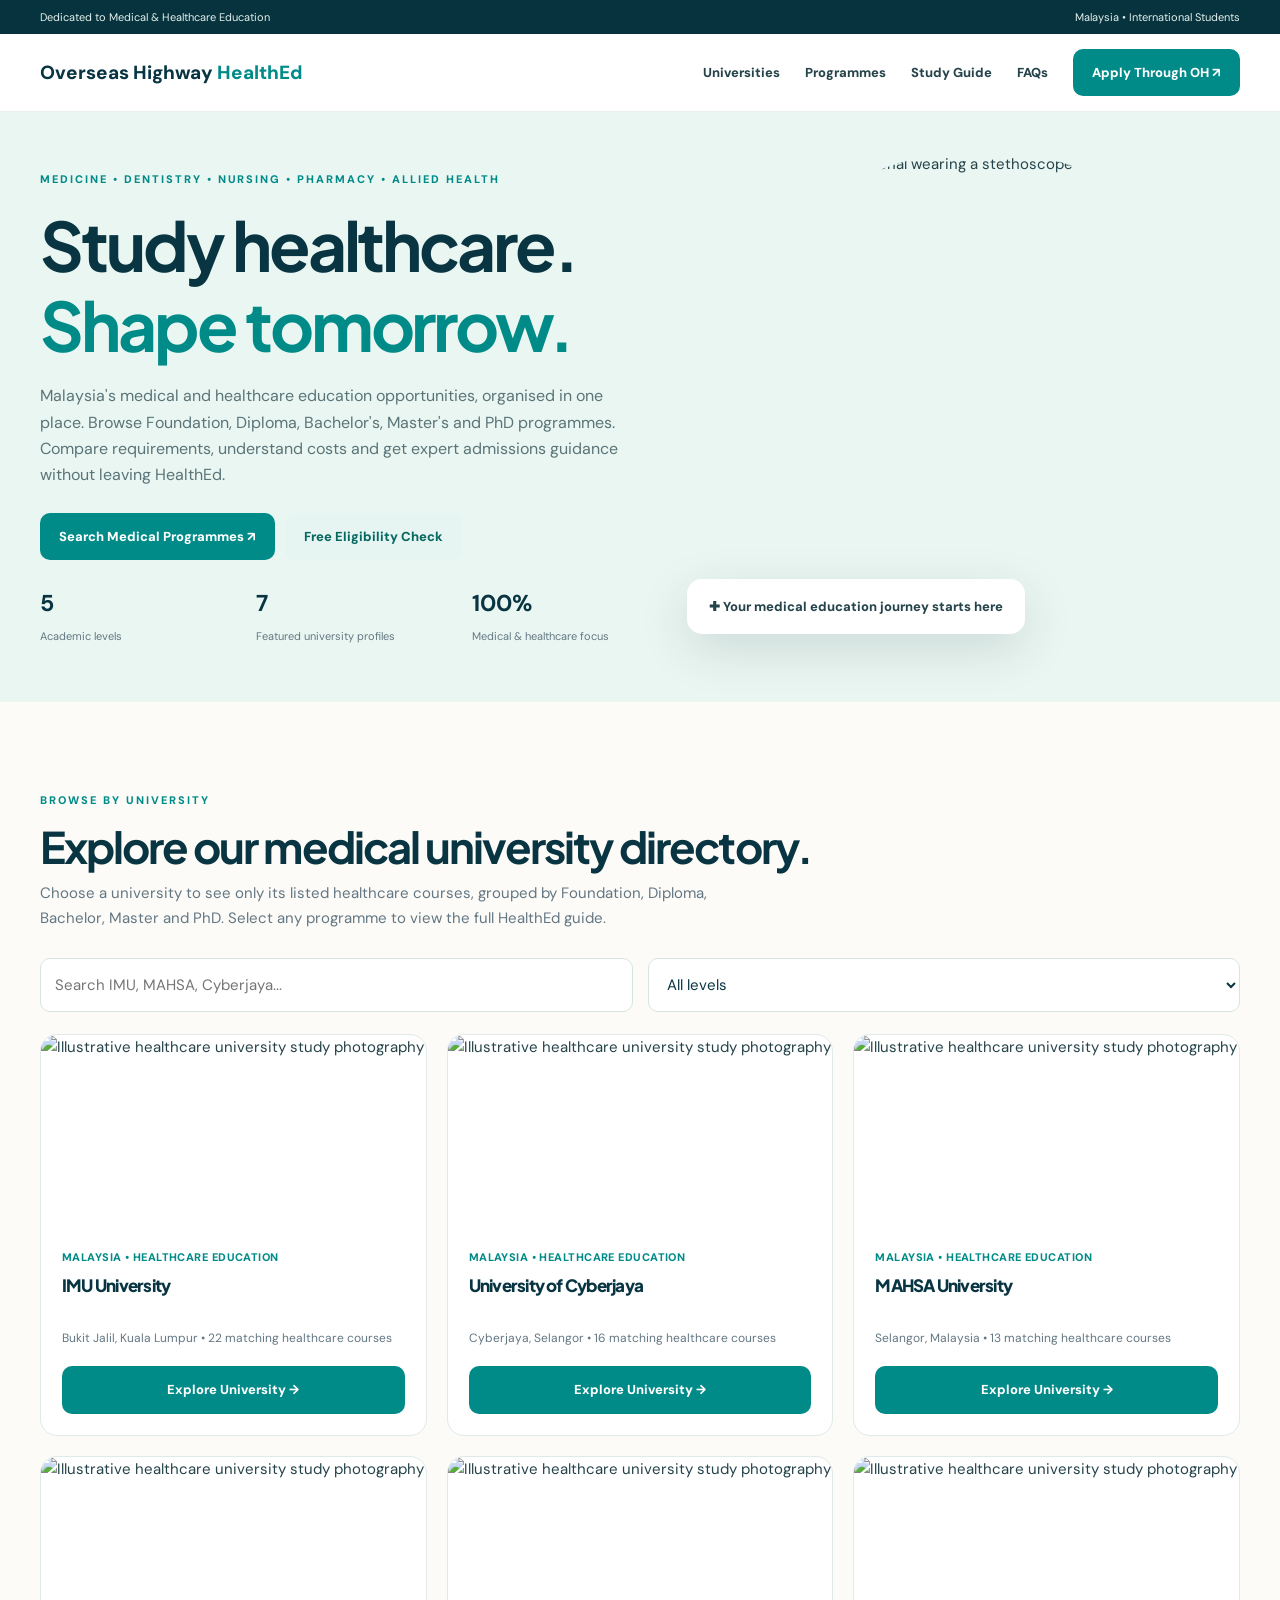
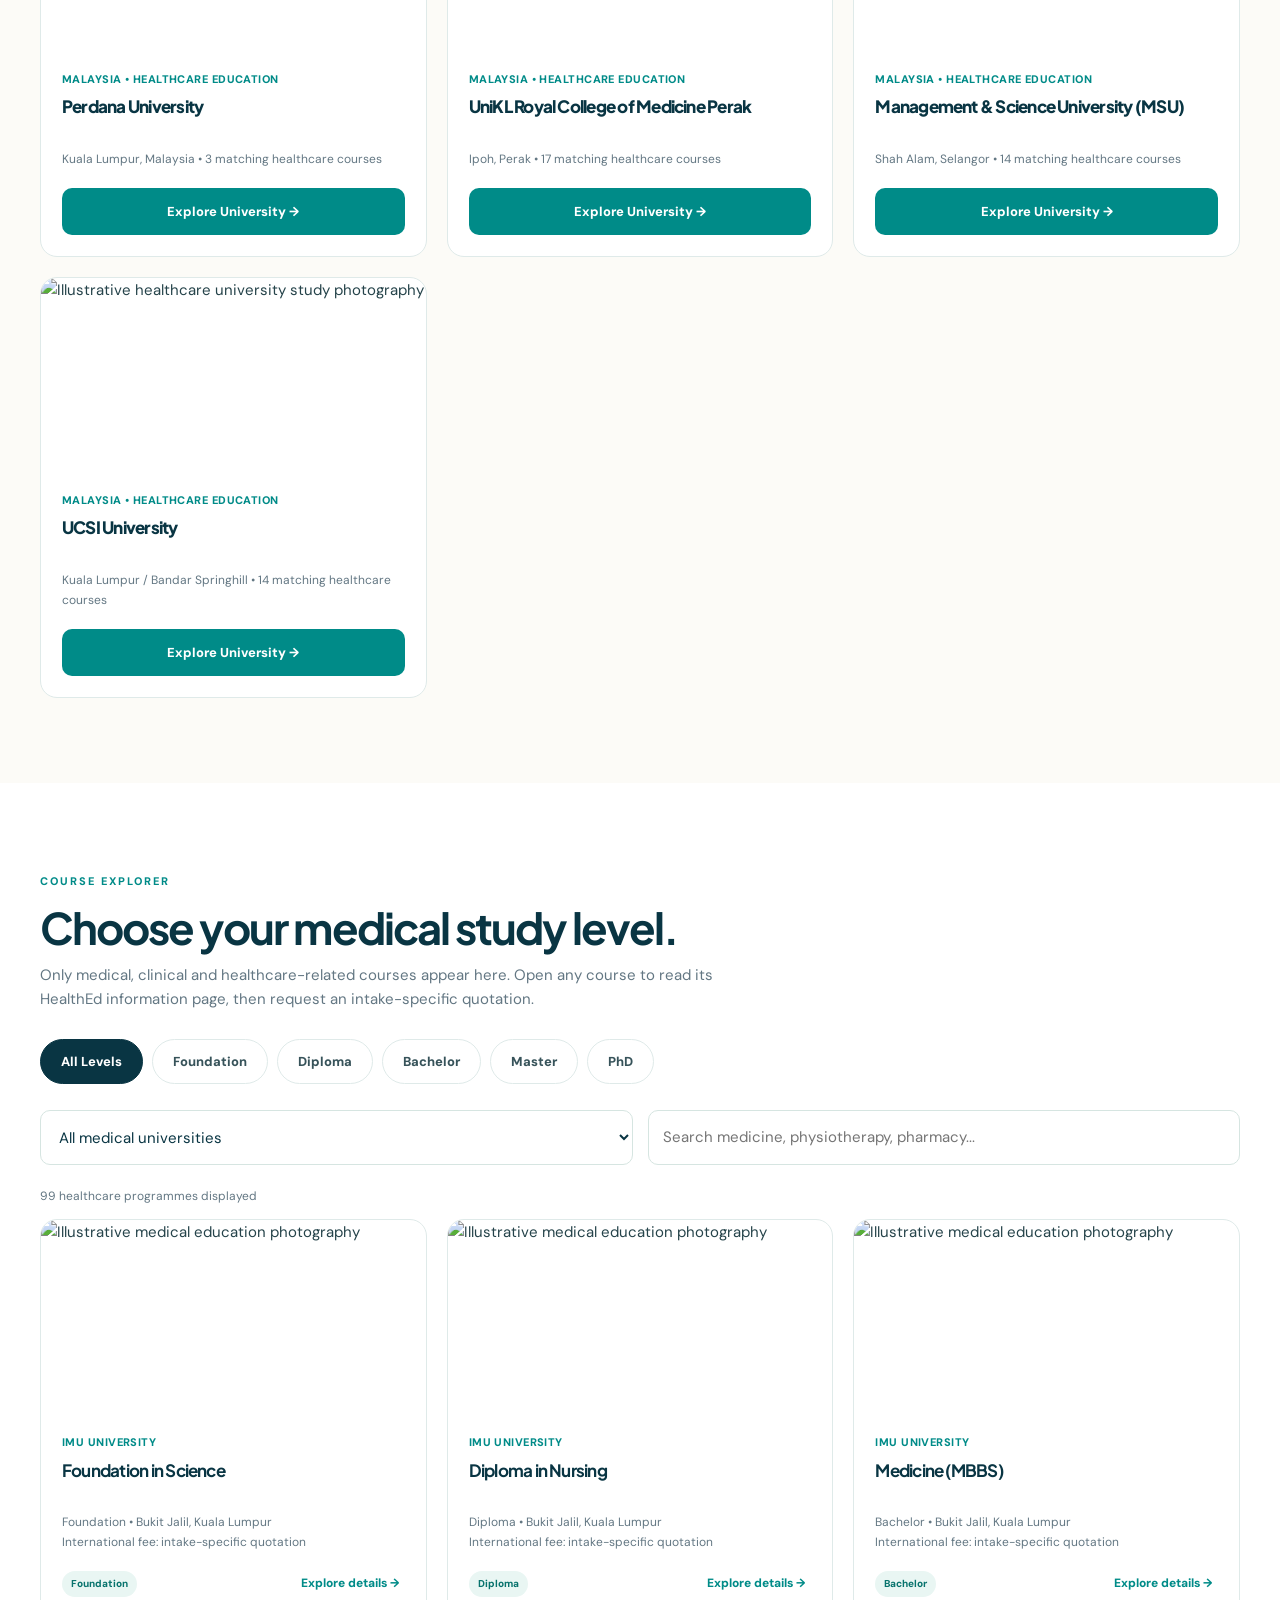
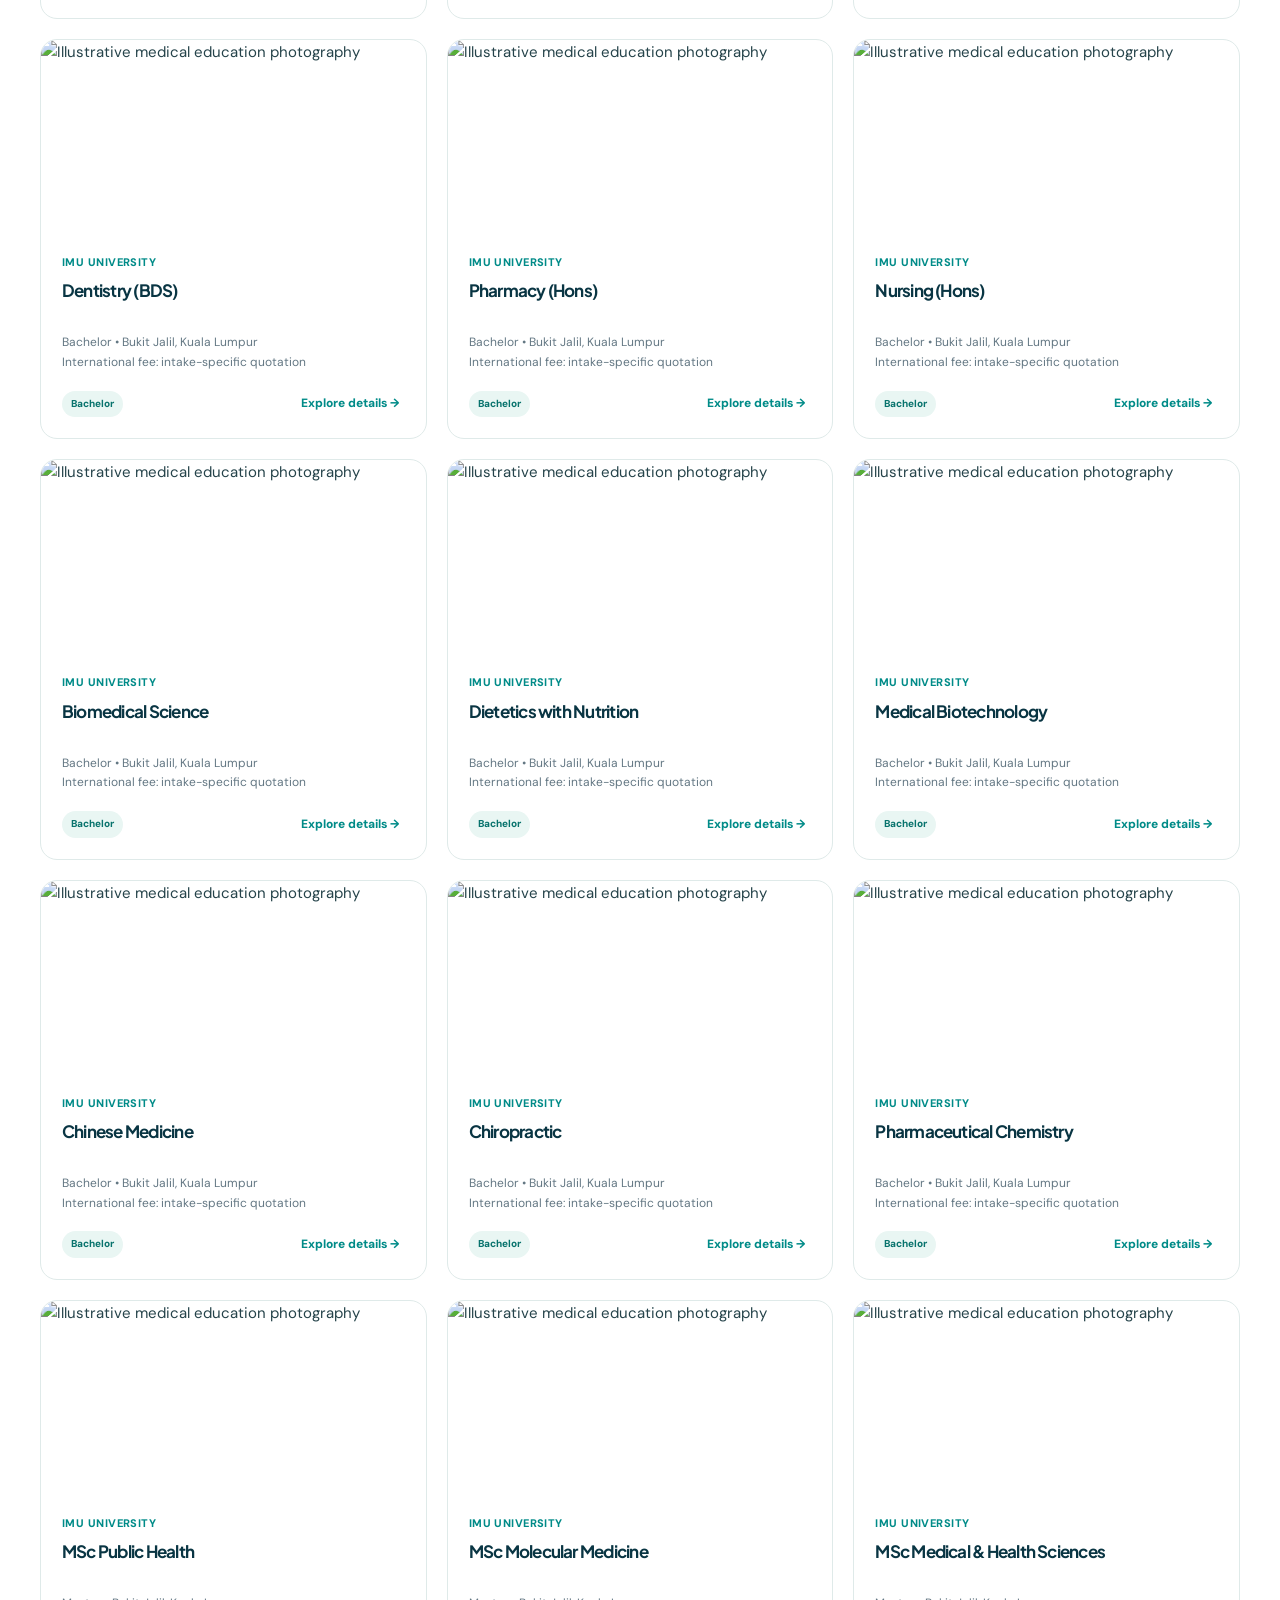
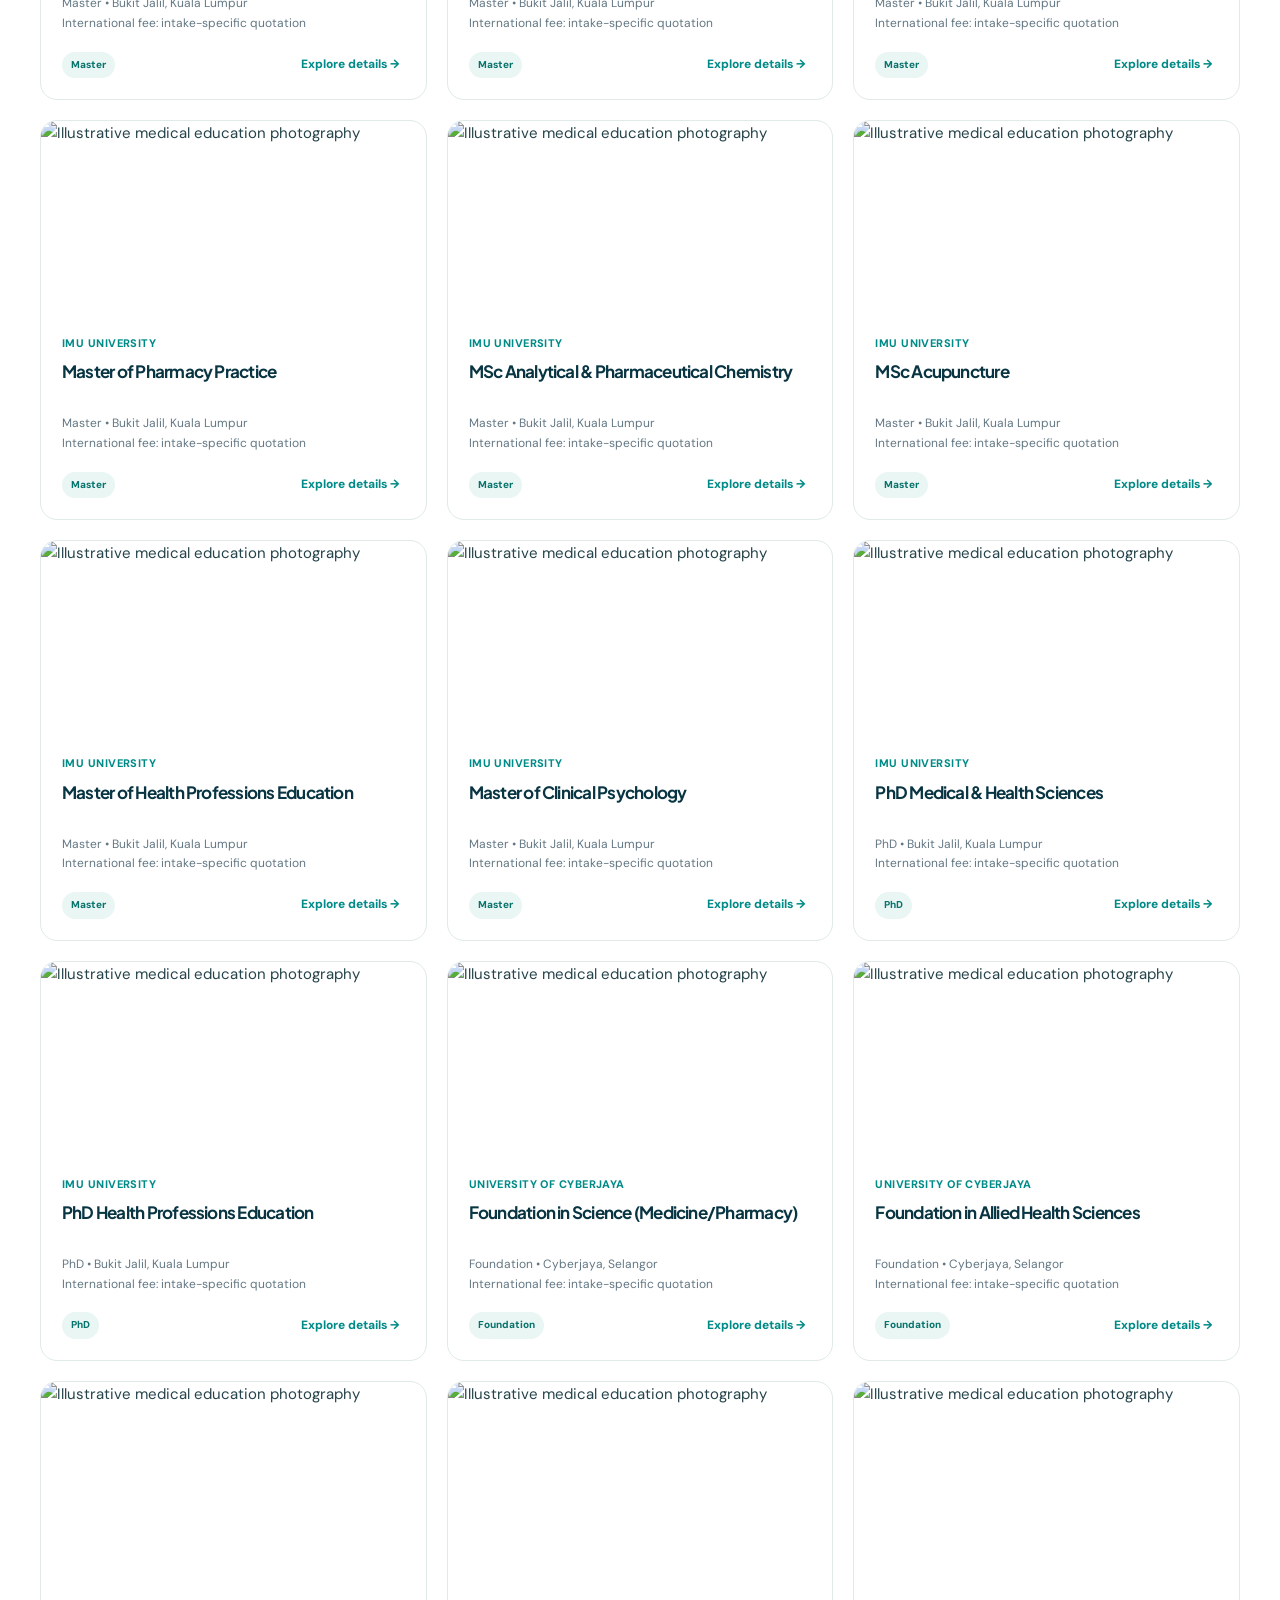
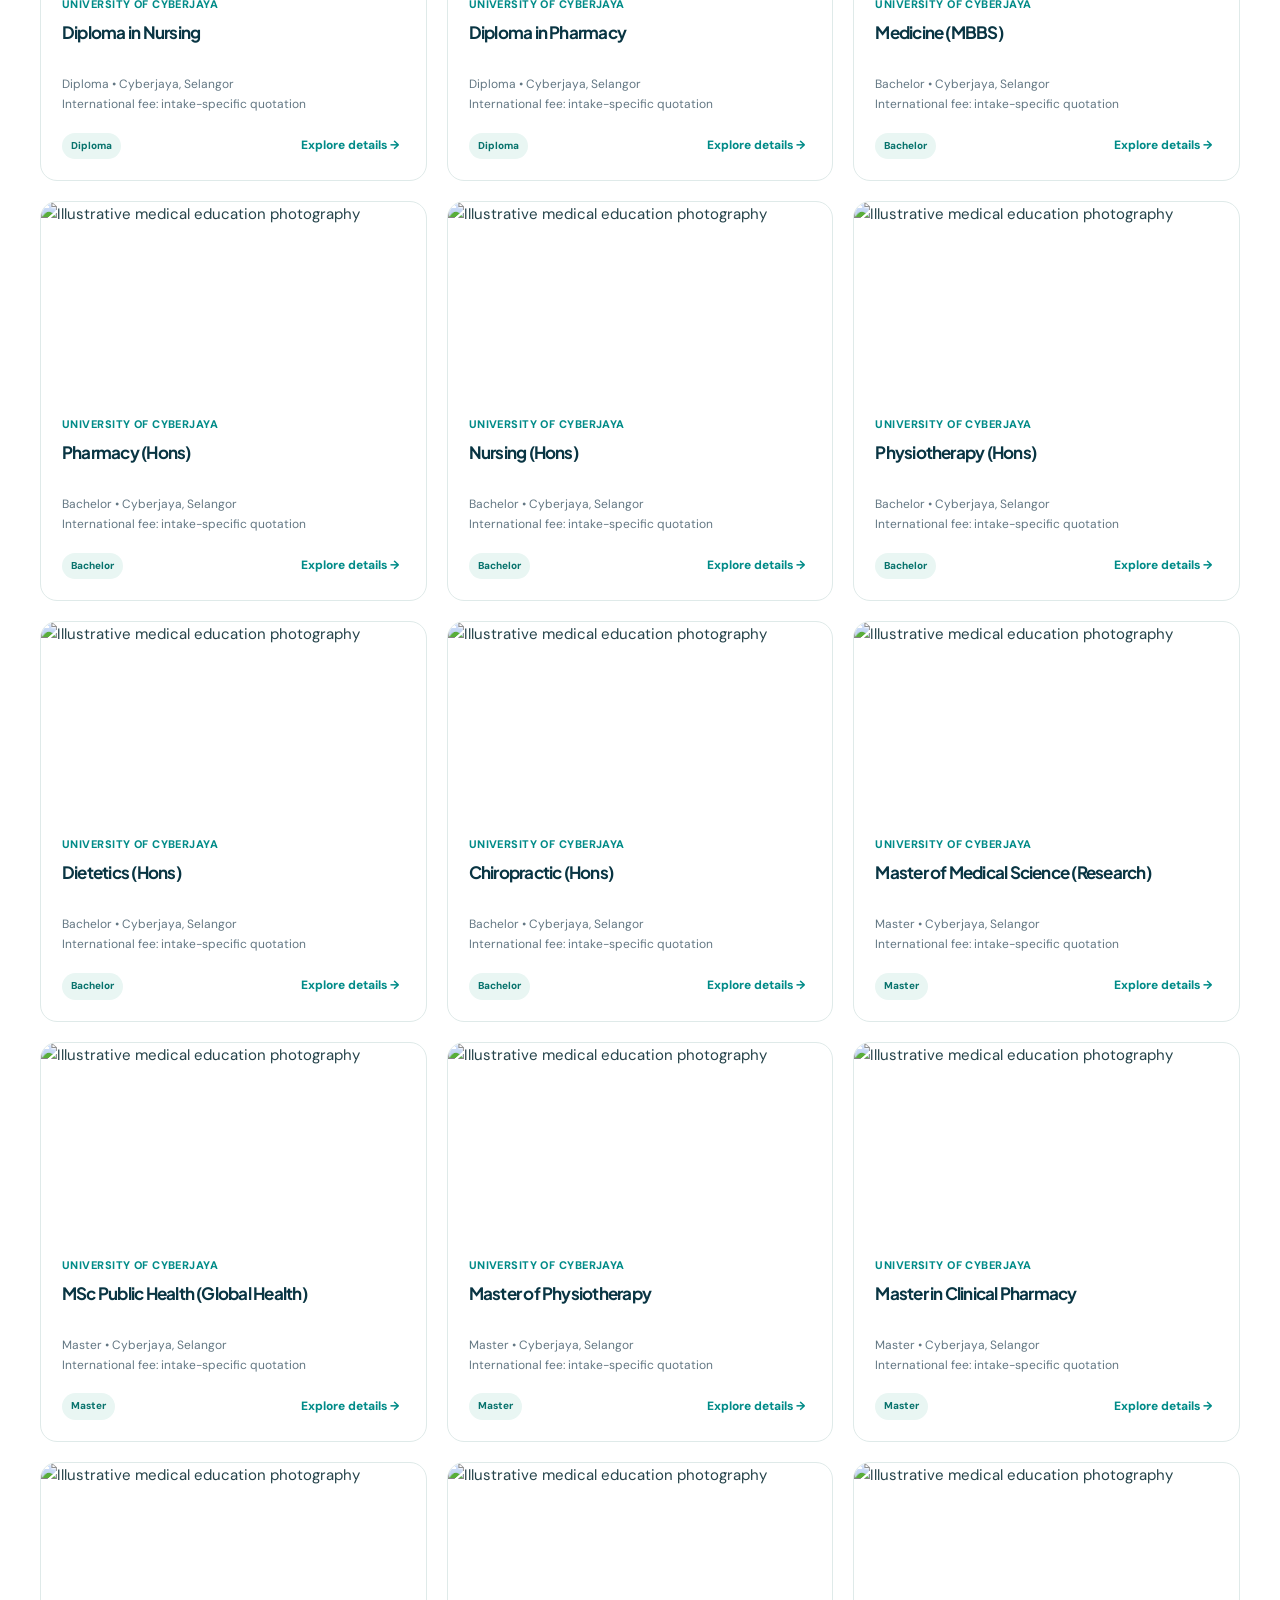
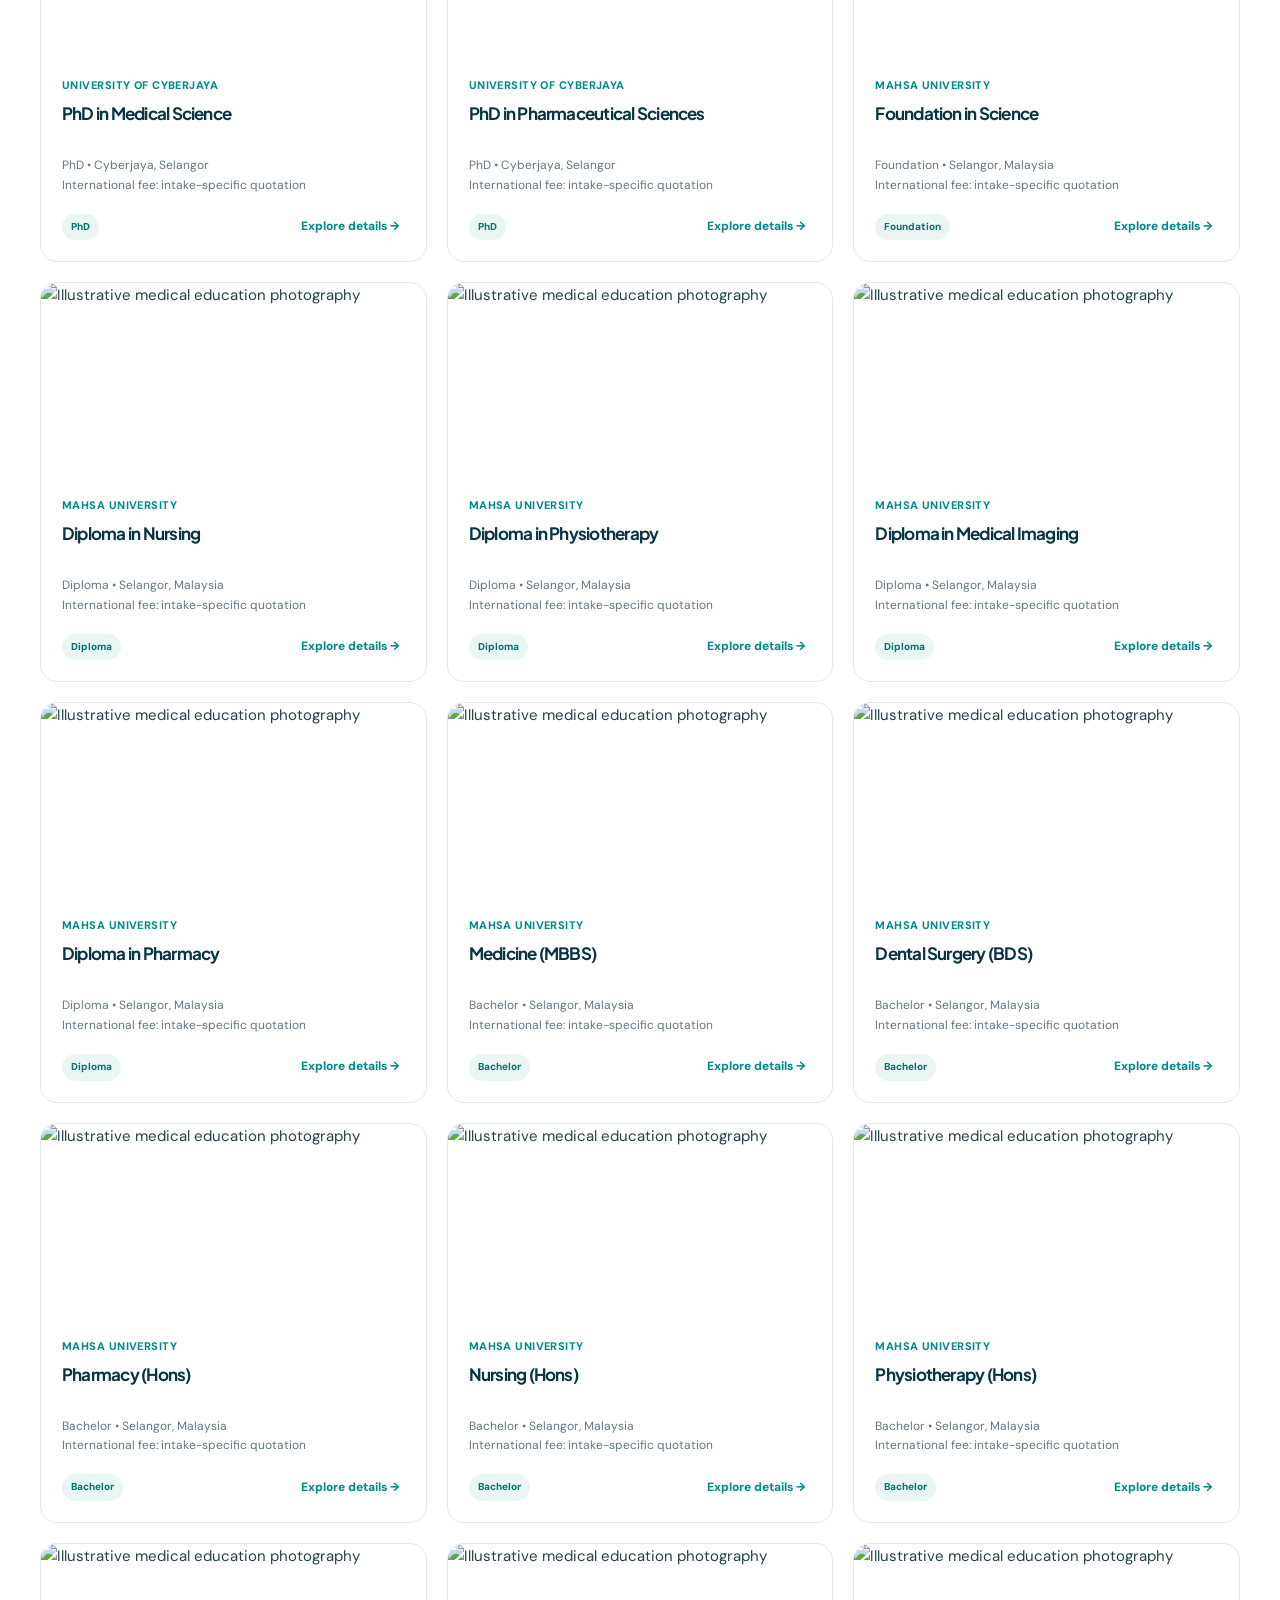
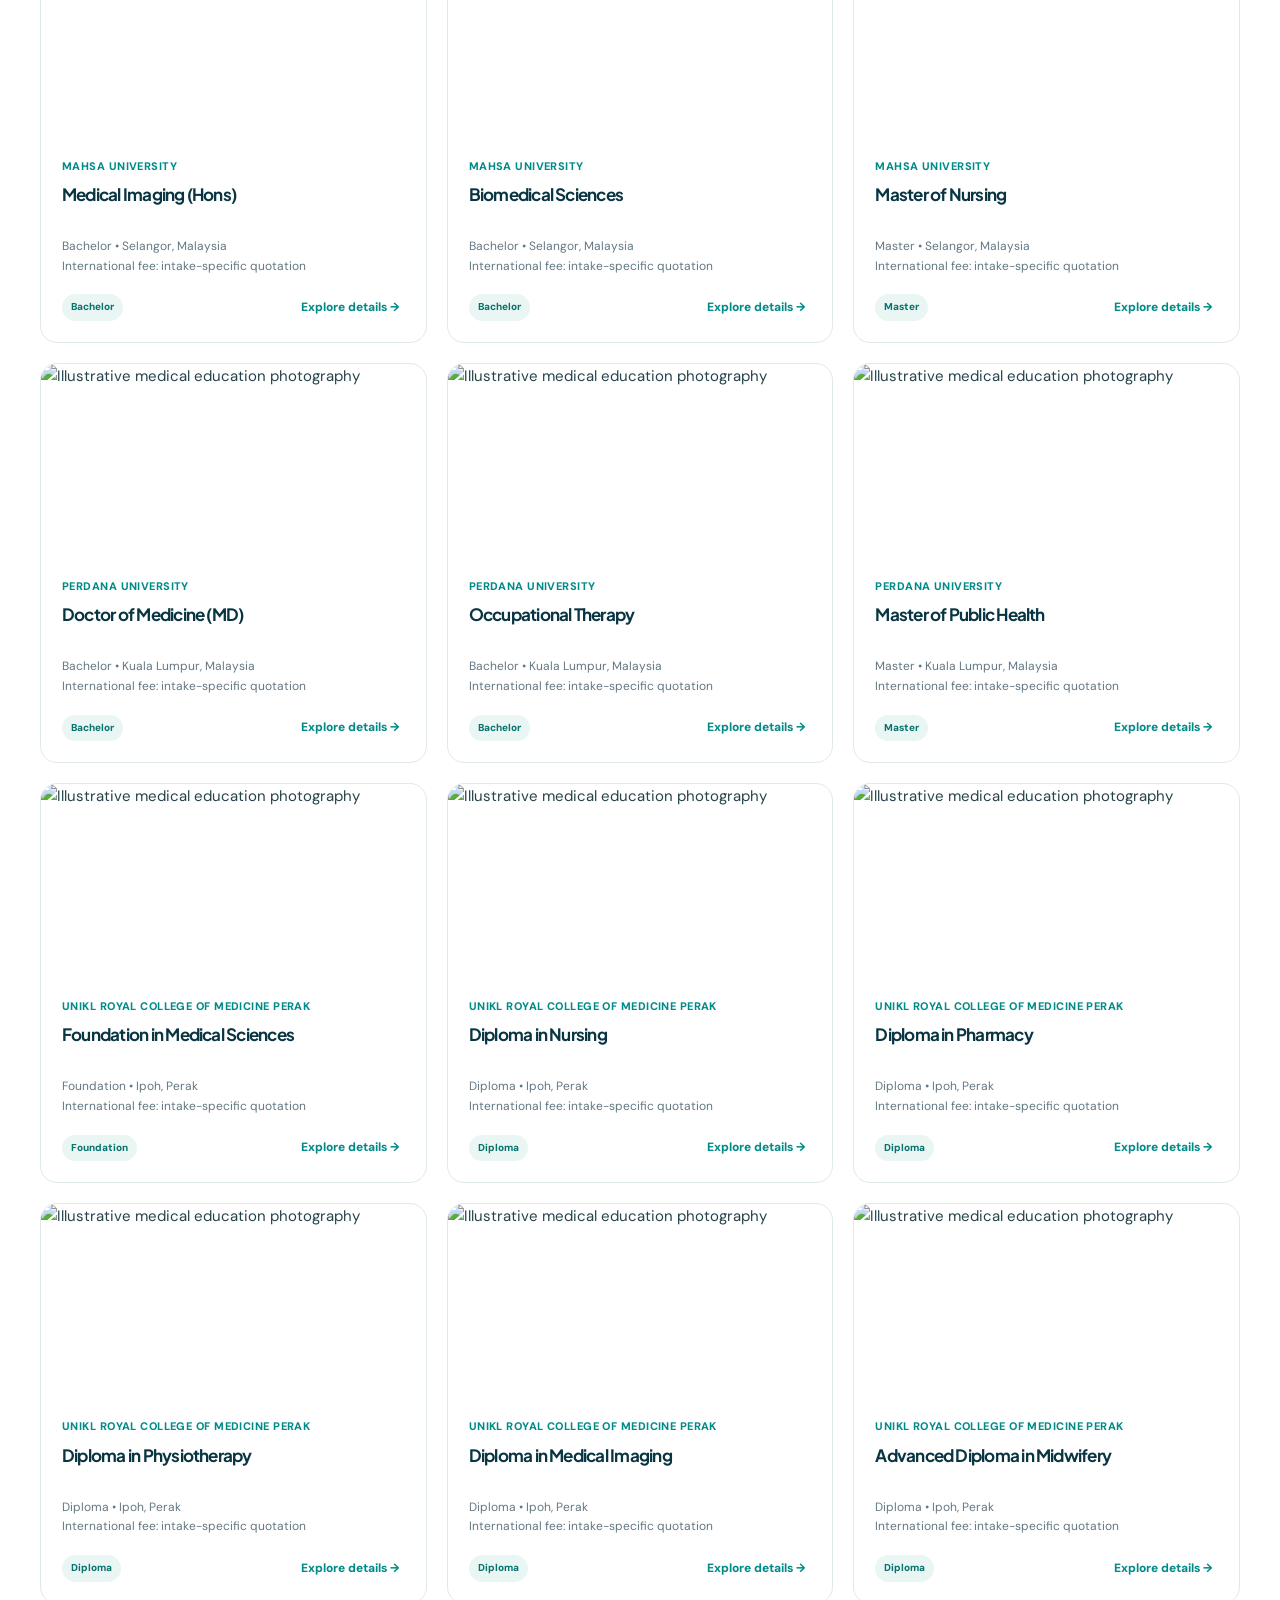
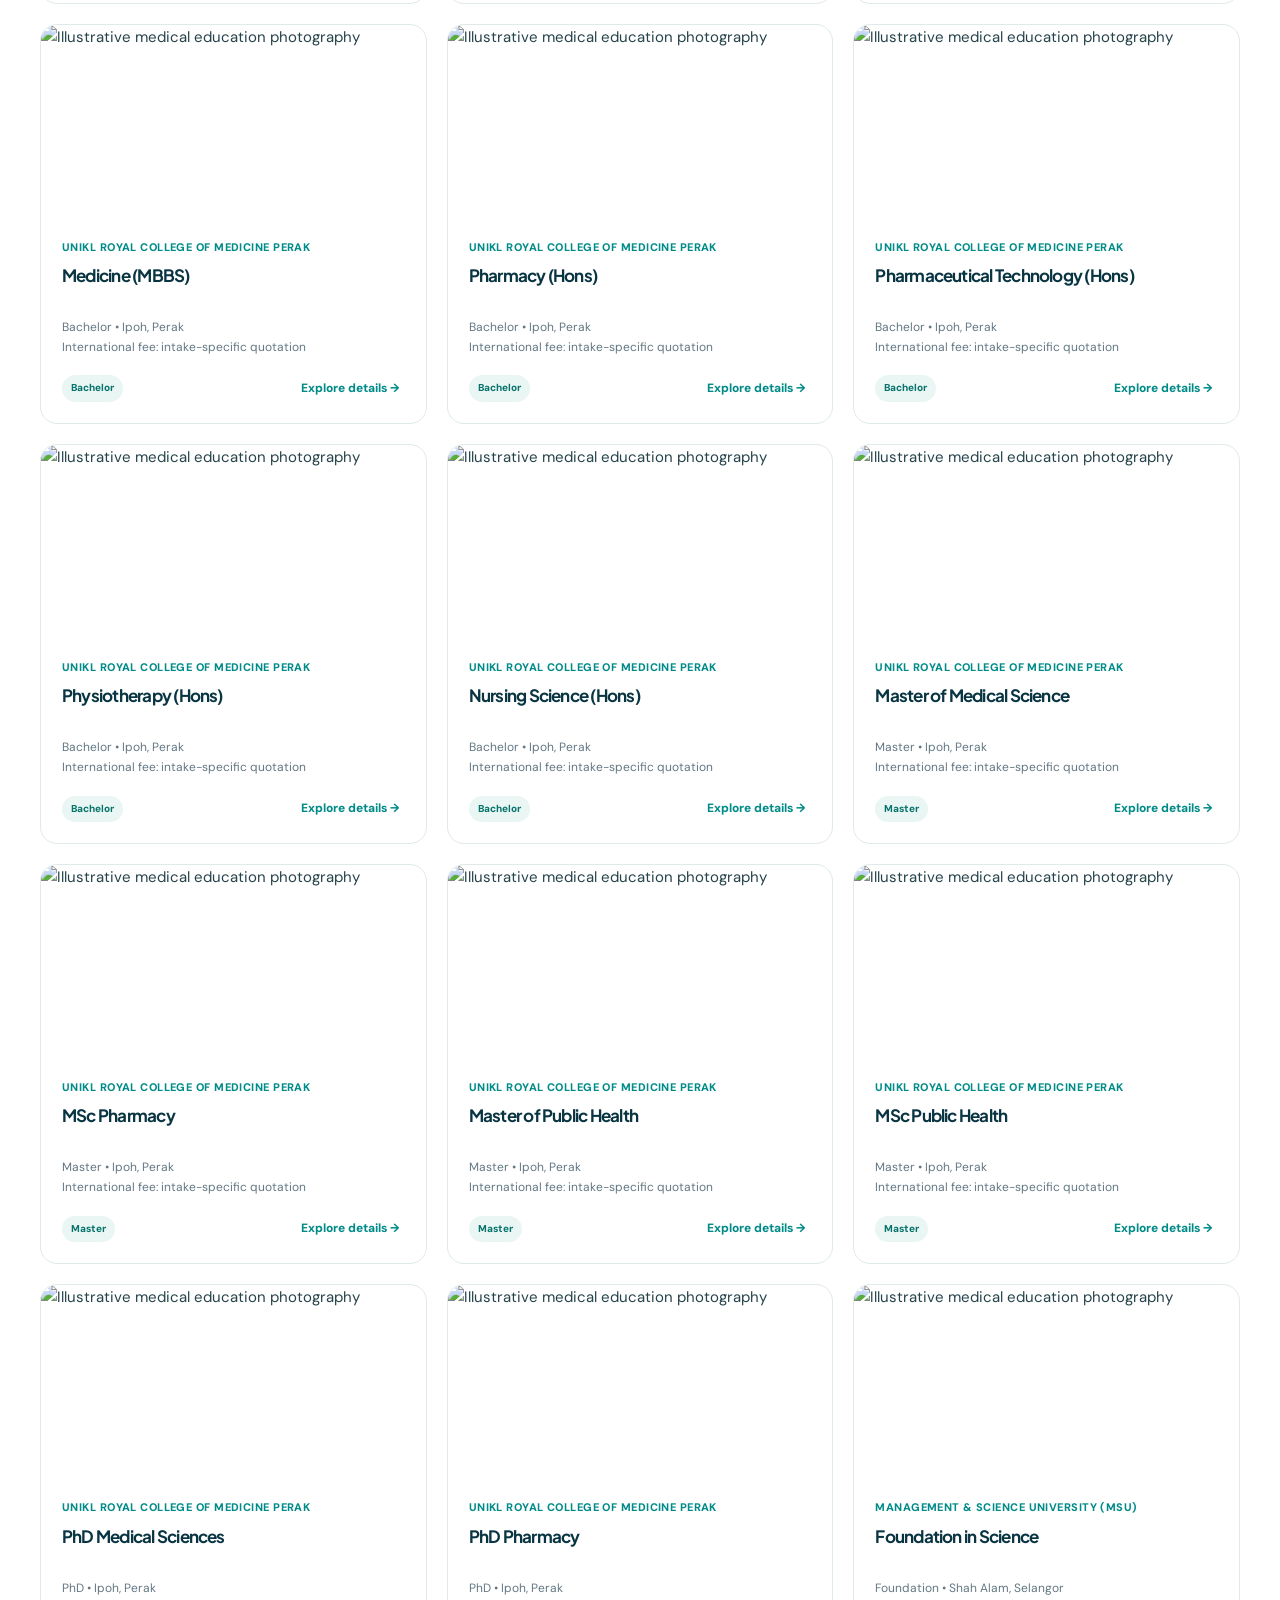
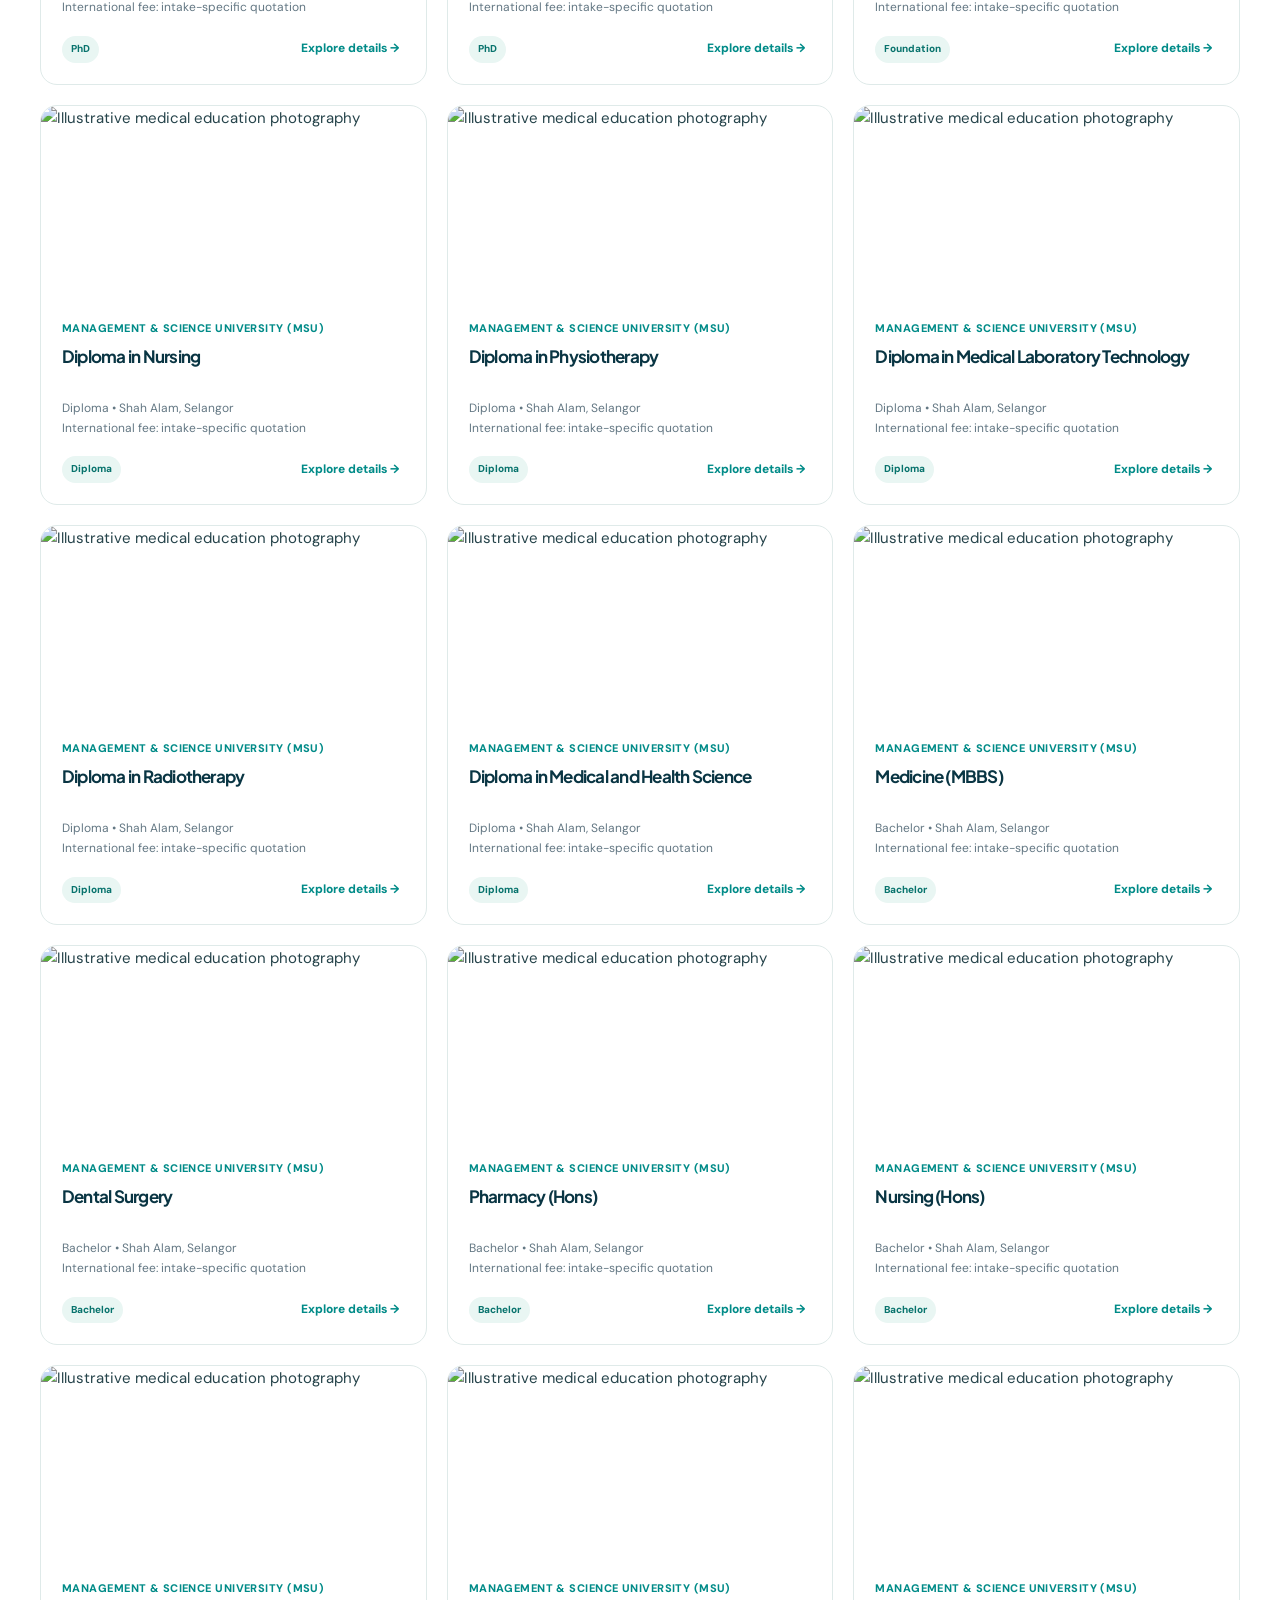
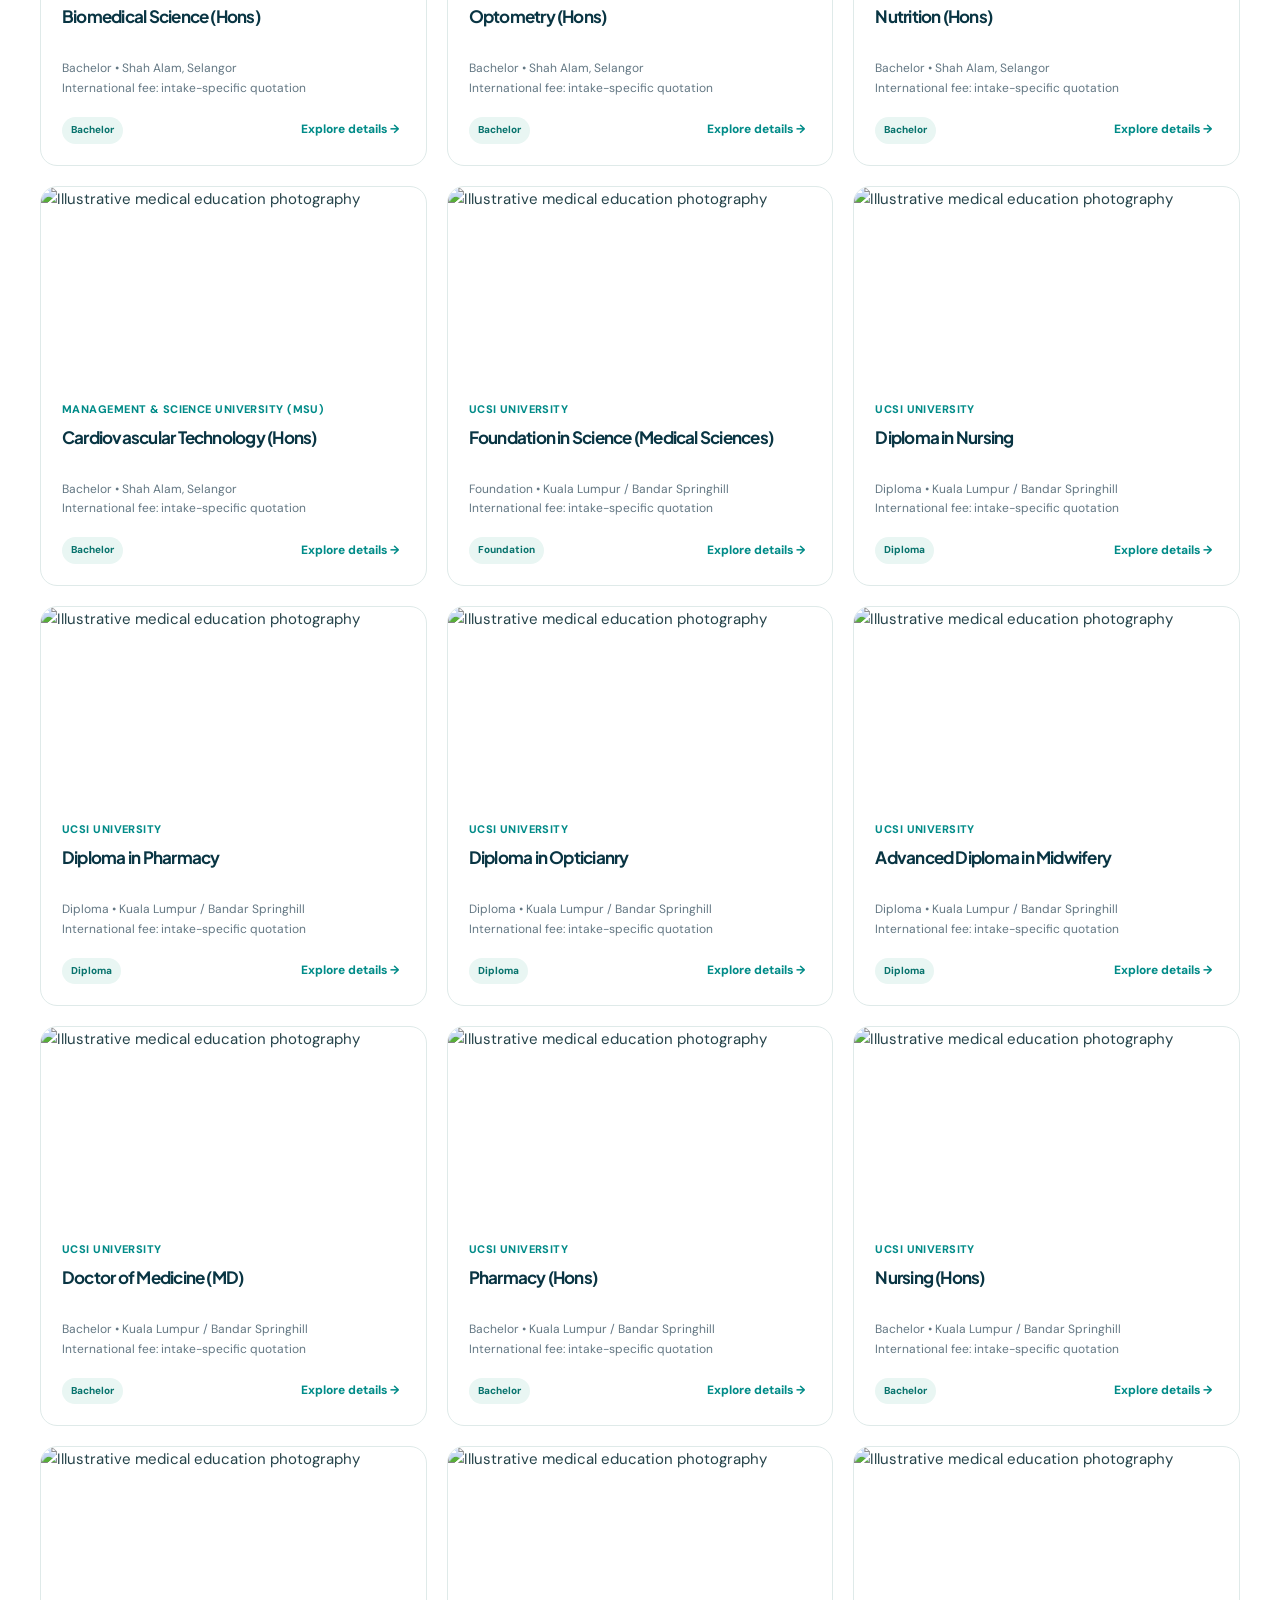
==== explore.html @ 62d8cbc3 "Add IMU-style large degree headings, university-to-programme browsing and detailed MSc PhD research " ====
<!doctype html><html lang="en"><head><meta charset="utf-8"><meta name="viewport" content="width=device-width,initial-scale=1"><meta name="description" content="Explore Malaysia's medical and healthcare programmes by qualification level, institution, entry criteria and budget. Apply with Overseas Highway HealthEd."><title>Explore Medical Programmes | Overseas Highway HealthEd</title><link rel="preconnect" href="https://fonts.googleapis.com"><link rel="preconnect" href="https://fonts.gstatic.com" crossorigin><link href="https://fonts.googleapis.com/css2?family=DM+Sans:wght@400;500;600;700;800&family=Plus+Jakarta+Sans:wght@400;500;600;700;800&display=swap" rel="stylesheet"><style>
:root{--ink:#093543;--teal:#008b88;--mint:#eaf8f5;--cream:#fcfbf7;--muted:#637783;--line:#dfeae9;--coral:#ffad88}*{box-sizing:border-box}html{scroll-behavior:smooth}body{margin:0;color:#25434a;font:15px/1.65 'DM Sans',sans-serif;background:white}h1,h2,h3,h4{font-family:'Plus Jakarta Sans',sans-serif;letter-spacing:-.045em;line-height:1.18;color:var(--ink)}a{text-decoration:none;color:inherit}button,input,select,textarea{font:inherit}button{cursor:pointer}img{width:100%;object-fit:cover;display:block}.shell{width:min(1200px,calc(100% - 40px));margin:auto}.topline{background:#07333e;color:#e4f1ee;padding:8px 0;font-size:11px}.topline .shell{display:flex;justify-content:space-between}.nav{position:sticky;top:0;z-index:20;background:white;border-bottom:1px solid #e8efeb}.nav .shell{display:flex;align-items:center;justify-content:space-between;gap:20px;height:77px}.brand{font-size:19px;font-weight:800;color:var(--ink)}.brand span{color:var(--teal)}.navlinks{display:flex;align-items:center;gap:25px;font-size:13px;font-weight:800}.navlinks a:hover{color:var(--teal)}.btn{background:var(--teal);color:#fff;border:none;display:inline-flex;align-items:center;justify-content:center;gap:8px;padding:13px 19px;border-radius:10px;font-weight:800;font-size:13px}.btn:hover{background:#006d6a}.btn.white{background:white;color:var(--ink)}.btn.light{background:#e6f5f1;color:#076761}.eyebrow{text-transform:uppercase;letter-spacing:.18em;font-size:11px;color:var(--teal);font-weight:800}.hero{background:#eaf6f1;overflow:hidden}.herogrid{display:grid;grid-template-columns:1.1fr .9fr;min-height:590px;align-items:center;gap:50px}.hero h1{font-size:clamp(40px,5.3vw,68px);margin:14px 0 18px}.hero h1 i{font-style:normal;color:var(--teal)}.hero p{max-width:580px;color:#5a7478;font-size:16px}.hero .actions{display:flex;gap:10px;flex-wrap:wrap;margin:24px 0}.heroart{height:510px;position:relative}.heroart img{height:100%;border-radius:250px 250px 18px 18px;object-position:50% 25%}.heroart .note{position:absolute;bottom:28px;left:-36px;background:white;padding:17px 22px;box-shadow:0 15px 50px #092e3b22;border-radius:15px;font-size:13px;font-weight:800}.stats{display:grid;grid-template-columns:repeat(3,1fr);gap:16px;margin-top:25px}.stat strong{display:block;font-size:23px;color:var(--ink)}.stat small{font-size:11px;color:var(--muted)}.block{padding:85px 0}.sectionhead{display:flex;justify-content:space-between;align-items:end;gap:24px;margin-bottom:27px}.sectionhead h2{font-size:clamp(29px,3.4vw,44px);margin:9px 0}.sectionhead p{color:var(--muted);max-width:700px;margin:0}.levels{display:flex;gap:9px;flex-wrap:wrap;margin:26px 0}.tab{border:1px solid var(--line);background:white;border-radius:40px;padding:11px 20px;color:#37535a;font-size:13px;font-weight:800}.tab.active{background:var(--ink);color:white;border-color:var(--ink)}.filterbar{display:grid;grid-template-columns:1fr 1fr;gap:15px;margin-bottom:22px}.filterbar select,.filterbar input{width:100%;border:1px solid #d6e5e1;padding:14px;border-radius:10px;color:var(--ink);background:#fff}.results{display:grid;grid-template-columns:repeat(3,minmax(0,1fr));gap:20px}.pcard{border:1px solid var(--line);border-radius:17px;overflow:hidden;background:white;display:flex;flex-direction:column;transition:.2s}.pcard:hover{transform:translateY(-4px);box-shadow:0 15px 45px #07394317}.pcard img{height:192px}.uni-title{font:800 clamp(24px,3.4vw,42px)/1.17 "Plus Jakarta Sans",sans-serif;letter-spacing:-.045em;color:var(--ink);margin:12px 0}.uni-course-list{display:grid;grid-template-columns:repeat(2,minmax(0,1fr));gap:15px;margin:20px 0 34px}.uni-course{border:1px solid var(--line);background:#fff;padding:24px;border-radius:17px}.uni-course h3{font-size:clamp(20px,2.4vw,29px);margin:8px 0;min-height:0}.uni-course strong{display:block;color:var(--teal);font-size:14px}.uni-course p{font-size:13px;color:var(--muted)}.uni-course .link{padding:10px 0}.university-profile{background:var(--mint);border-radius:20px;padding:32px;margin-bottom:22px}.degree-hero{background:linear-gradient(115deg,#eaf8f4,#fff);padding:27px;border-radius:15px;margin:15px 0}.degree-hero h2{font-size:clamp(27px,4vw,45px);margin:8px 0}.degree-hero h3{font-size:clamp(18px,2.3vw,25px);color:var(--teal);margin:5px 0}.fee-table{width:100%;border-collapse:collapse;font-size:13px;margin:12px 0 20px}.fee-table th,.fee-table td{border-bottom:1px solid var(--line);padding:12px;text-align:left}.fee-table th{background:#f1faf7;color:var(--ink)}.profile-back{margin-bottom:20px}.bigprogram{font-size:clamp(30px,4.5vw,49px)!important;line-height:1.18}.cardbody{padding:21px;display:flex;flex-direction:column;flex:1}.unilabel{color:var(--teal);font-size:11px;font-weight:800;text-transform:uppercase;letter-spacing:.04em}.pcard h3{font-size:17px;margin:9px 0 11px;min-height:42px}.pcard p{color:var(--muted);font-size:12px;margin:0 0 18px}.cardfoot{margin-top:auto;display:flex;justify-content:space-between;align-items:center;gap:5px}.chip{border-radius:30px;background:#e9f6f3;padding:5px 9px;font-size:10px;color:#08736d;font-weight:800}.link{background:none;color:var(--teal);font-size:12px;font-weight:800;border:0}.pale{background:var(--cream)}.featuregrid{display:grid;grid-template-columns:1fr 1fr;gap:55px;align-items:center}.featuregrid img{border-radius:22px;height:465px}.featuregrid h2{font-size:clamp(31px,3.4vw,44px)}.checks{padding:0;list-style:none}.checks li{padding:11px 0;font-weight:700;font-size:14px}.checks li:before{content:'✓';margin-right:13px;color:var(--teal)}.videoarea{background:var(--ink);border-radius:22px;color:white;overflow:hidden;display:grid;grid-template-columns:1fr 1fr;align-items:center}.videoarea img{height:320px}.videoarea iframe{display:block;width:100%;height:340px;border:0}.gallery{display:grid;grid-template-columns:repeat(3,1fr);gap:16px;margin-top:20px}.gallery img{height:185px;border-radius:13px}.gallery figure{margin:0}.gallery figcaption{font-size:12px;color:var(--muted);margin-top:8px}@media(max-width:700px){.gallery{grid-template-columns:1fr}.gallery img{height:215px}}.videoarea article{padding:35px}.videoarea h2{color:white}.videoarea p{color:#c9dddd;font-size:13px}.videoarea .eyebrow{color:#9fe3d7}.tipgrid{display:grid;grid-template-columns:repeat(3,1fr);gap:17px}.tip{border:1px solid var(--line);padding:24px;border-radius:16px;background:white}.tip h3{font-size:17px;margin:8px 0}.tip p{font-size:13px;color:var(--muted)}.faq details{border-bottom:1px solid var(--line);padding:20px 0}.faq summary{font-weight:800;cursor:pointer}.faq p{font-size:13px;color:var(--muted)}.leadbox{background:var(--ink);border-radius:22px;color:white;padding:42px;display:grid;grid-template-columns:1fr 1fr;gap:42px}.leadbox h2{color:white;font-size:36px}.leadbox p{color:#c1d7d6}.form{background:white;padding:25px;border-radius:15px}.form h3{font-size:20px;margin:0 0 14px}.formgrid{display:grid;grid-template-columns:1fr 1fr;gap:10px}.formgrid input,.formgrid select,.formgrid textarea{min-width:0;padding:12px;border:1px solid #d6e5e1;border-radius:8px;font-size:13px}.formgrid textarea{grid-column:1/-1}.form .btn{margin-top:12px;width:100%}.form small{display:block;color:var(--muted);font-size:10px;margin-top:12px}.footer{background:#062c35;color:#bfd3d2;padding:40px 0;margin-top:80px}.footer .shell{display:flex;justify-content:space-between;gap:20px;flex-wrap:wrap;font-size:12px}.modal{position:fixed;z-index:100;inset:0;background:#062731ca;display:none;align-items:center;justify-content:center;padding:18px}.modal.show{display:flex}.dialog{background:#fff;border-radius:19px;width:min(820px,100%);max-height:92vh;overflow:auto;padding:28px}.dialoghead{display:flex;justify-content:space-between;align-items:start}.dialoghead h2{margin:8px 0}.close{border:0;background:#edf7f3;font-size:23px;border-radius:10px;width:40px;height:40px}.facts{display:grid;grid-template-columns:repeat(2,1fr);gap:10px;margin:18px 0}.fact{border-radius:10px;background:#f2f9f6;padding:13px;font-size:13px}.fact b{display:block;color:var(--ink)}.dialog p,.dialog li{font-size:13px}.dialog ul{padding-left:20px}.warning{border-left:3px solid var(--teal);background:#f3f9f5;padding:15px;color:#536e71;font-size:12px;margin:17px 0}.empty{padding:25px;background:#f3faf7;border-radius:14px;color:var(--muted)}@media(max-width:960px){.results{grid-template-columns:repeat(2,1fr)}.herogrid{gap:20px}.heroart{height:440px}.stats{grid-template-columns:1fr 1fr}}@media(max-width:700px){.uni-course-list{grid-template-columns:1fr}.university-profile{padding:22px}.navlinks a:not(.btn){display:none}.herogrid,.featuregrid,.leadbox,.videoarea{grid-template-columns:1fr}.herogrid{padding:50px 0}.heroart{height:340px}.heroart .note{left:0}.sectionhead{align-items:start;flex-direction:column}.block{padding:60px 0}.results,.tipgrid{grid-template-columns:1fr}.filterbar{grid-template-columns:1fr}.featuregrid img{height:300px}.leadbox{padding:22px}.formgrid{grid-template-columns:1fr}.formgrid textarea{grid-column:1}.facts{grid-template-columns:1fr}.videoarea img{height:240px}} </style></head><body><div class="topline"><div class="shell"><span>Dedicated to Medical & Healthcare Education</span><span>Malaysia • International Students</span></div></div><header class="nav"><div class="shell"><a class="brand" href="index.html">Overseas Highway <span>HealthEd</span></a><nav class="navlinks"><a href="#universities">Universities</a><a href="#programmes">Programmes</a><a href="#guidance">Study Guide</a><a href="#questions">FAQs</a><a class="btn" href="#apply">Apply Through OH ↗</a></nav></div></header><main><section class="hero"><div class="shell herogrid"><div><span class="eyebrow">Medicine • Dentistry • Nursing • Pharmacy • Allied Health</span><h1>Study healthcare. <i>Shape tomorrow.</i></h1><p>Malaysia's medical and healthcare education opportunities, organised in one place. Browse Foundation, Diploma, Bachelor's, Master's and PhD programmes. Compare requirements, understand costs and get expert admissions guidance without leaving HealthEd.</p><div class="actions"><a class="btn" href="#programmes">Search Medical Programmes ↗</a><a class="btn light" href="#apply">Free Eligibility Check</a></div><div class="stats"><div class="stat"><strong>5</strong><small>Academic levels</small></div><div class="stat"><strong>7</strong><small>Featured university profiles</small></div><div class="stat"><strong>100%</strong><small>Medical & healthcare focus</small></div></div></div><div class="heroart"><img src="https://images.unsplash.com/photo-1559839734-2b71ea197ec2?auto=format&fit=crop&w=1100&q=85" alt="Healthcare professional wearing a stethoscope"><div class="note">✚ Your medical education journey starts here</div></div></div></section><section class="block pale" id="universities"><div class="shell"><div class="sectionhead"><div><span class="eyebrow">Browse by university</span><h2>Explore our medical university directory.</h2><p>Choose a university to see only its listed healthcare courses, grouped by Foundation, Diploma, Bachelor, Master and PhD. Select any programme to view the full HealthEd guide.</p></div></div><div class="filterbar"><input id="universitySearch" placeholder="Search IMU, MAHSA, Cyberjaya..." aria-label="Search by university"><select id="universityLevel" aria-label="University course level"><option value="">All levels</option><option>Foundation</option><option>Diploma</option><option>Bachelor</option><option>Master</option><option>PhD</option></select></div><div id="uniGallery" class="results"></div><div id="uniDetail" style="display:none" aria-live="polite"></div></div></section><section class="block" id="programmes"><div class="shell"><div class="sectionhead"><div><span class="eyebrow">Course explorer</span><h2>Choose your medical study level.</h2><p>Only medical, clinical and healthcare-related courses appear here. Open any course to read its HealthEd information page, then request an intake-specific quotation.</p></div></div><div class="levels" id="tabs"></div><div class="filterbar"><select id="university" aria-label="Select university"><option value="">All medical universities</option></select><input id="q" placeholder="Search medicine, physiotherapy, pharmacy..." aria-label="Search programmes"></div><p style="font-size:12px;color:var(--muted)" id="count"></p><div class="results" id="results"></div></div></section><section class="block pale" id="guidance"><div class="shell featuregrid"><div><img loading="lazy" src="https://images.unsplash.com/photo-1576091160399-112ba8d25d1d?auto=format&fit=crop&w=950&q=85" alt="Healthcare staff discussing clinical information"></div><div><span class="eyebrow">The HealthEd difference</span><h2>More than a university list. Your medical study roadmap.</h2><p style="color:var(--muted)">Get important information together: education level, course content, science requirements, English proficiency, estimated study planning costs and clinical training questions.</p><ul class="checks"><li>University and programme-specific admissions guidance</li><li>International tuition and first payment quotation requests</li><li>Accreditation, licensing and home-country recognition checklist</li><li>Scholarship, visa, refund and academic documents checklist</li><li>Personalised follow-up with Overseas Highway</li></ul><a class="btn" href="#apply">Discuss My Medical Career ↗</a></div></div></section><section class="block"><div class="shell"><div class="videoarea"><article><span class="eyebrow">Campus & clinical learning</span><h2>A closer look at healthcare learning.</h2><p>From anatomy laboratories to simulation and supervised clinical placements, the practical learning experience varies across universities and degrees. Watch a published University of Cyberjaya campus tour within HealthEd. Video is attributed to its original publisher and may include university branding.</p><a class="btn white" href="#apply">Ask About Campus Facilities ↗</a></article><iframe loading="lazy" src="https://www.youtube-nocookie.com/embed/XcZIdOWLu6s" title="University of Cyberjaya campus tour, original video by University of Cyberjaya" referrerpolicy="strict-origin-when-cross-origin" allow="accelerometer; autoplay; clipboard-write; encrypted-media; gyroscope; picture-in-picture; web-share" allowfullscreen></iframe></div><div class="gallery"><figure><img loading="lazy" src="https://images.unsplash.com/photo-1551601651-2a8555f1a136?auto=format&fit=crop&w=800&q=85" alt="Medical care setting"><figcaption>Clinical learning • illustrative photography</figcaption></figure><figure><img loading="lazy" src="https://images.unsplash.com/photo-1584982751601-97dcc096659c?auto=format&fit=crop&w=800&q=85" alt="Healthcare professionals"><figcaption>Healthcare practice • illustrative photography</figcaption></figure><figure><img loading="lazy" src="https://images.unsplash.com/photo-1576091160399-112ba8d25d1d?auto=format&fit=crop&w=800&q=85" alt="Medical technology"><figcaption>Medical science • illustrative photography</figcaption></figure></div></div></section><section class="block pale"><div class="shell"><div class="sectionhead"><div><span class="eyebrow">Application planning</span><h2>Things every medical student should know.</h2></div></div><div class="tipgrid"><article class="tip"><span class="eyebrow">01 / Eligibility</span><h3>Science & academic criteria</h3><p>Medicine and dentistry often have subject-specific Biology, Chemistry, Physics or Mathematics requirements. Overseas qualifications need equivalency assessment.</p></article><article class="tip"><span class="eyebrow">02 / Financial planning</span><h3>Tuition and first payment</h3><p>Separate tuition from visa/EMGS, application and registration, bonds, SST, insurance, clinical fees and living costs. Request a written breakdown.</p></article><article class="tip"><span class="eyebrow">03 / Clinical career</span><h3>Professional recognition</h3><p>Check MQA status, placement eligibility, registration, internships and professional licensing both in Malaysia and your intended country of practice.</p></article></div></div></section><section class="block faq" id="questions"><div class="shell"><span class="eyebrow">Questions answered</span><h2>Healthcare admissions FAQs</h2><details open><summary>What qualification do I need for MBBS in Malaysia?</summary><p>Required science subjects, grades, accepted foundation/pre-university pathways, English tests and interviews depend on the university and your national qualification. We will check your exact profile.</p></details><details><summary>Does a foundation guarantee admission into MBBS?</summary><p>No. A foundation can provide an academic pathway, but progression into regulated professional degrees can require higher grades, interviews and available seats.</p></details><details><summary>Can international graduates work as doctors in Malaysia?</summary><p>Do not assume this. Housemanship, registration and work rights are governed by Malaysian regulation and immigration requirements. Confirm current rules before selecting a programme.</p></details><details><summary>How can I calculate the total programme cost?</summary><p>We recommend a semester-by-semester quote including tuition, first payment, registration, EMGS/visa, deposits, accommodation, insurance and any applicable tax. Fees can change by cohort.</p></details><details><summary>What happens if my visa application is rejected?</summary><p>Refund eligibility depends on the written policy, offer terms and reason for non-enrolment. Check non-refundable charges and required documents before making a payment.</p></details><details><summary>Are all programmes available to international students?</summary><p>No. Intake eligibility, professional regulations, placement availability and language requirements can restrict admissions. Every course needs individual confirmation.</p></details><details><summary>Will I be redirected to a university website?</summary><p>No. This portal presents programme information inside HealthEd and routes enquiries to Overseas Highway. Official documentation and university verification remain part of the admission process.</p></details></div></section><section id="apply"><div class="shell"><div class="leadbox"><div><span class="eyebrow" style="color:#a3eade">Overseas Highway Medical Admissions</span><h2>Find a programme built around your goals.</h2><p>Send us your preferred course, grades, nationality, budget and career destination. We will help you request the most relevant current fees, eligibility and intake details.</p><p><strong>Medical-only counselling.</strong> No unrelated courses, no external university redirects.</p></div><form class="form" id="form"><h3>Check eligibility & request fees</h3><div class="formgrid"><input name="name" placeholder="Full name *" required maxlength="100"><input type="tel" name="phone" placeholder="WhatsApp *" required maxlength="35"><input name="nationality" placeholder="Nationality *" required><select name="level" id="leadlevel"><option value="">Preferred study level</option><option>Foundation</option><option>Diploma</option><option>Bachelor</option><option>Master</option><option>PhD</option></select><select id="leaduniversity" name="university"><option value="">Preferred university</option></select><input name="programme" id="leadprogramme" placeholder="Medical programme *" required><input name="grades" placeholder="Qualification / science grades"><input name="english" placeholder="IELTS / English score"><input name="budget" placeholder="Budget in RM"><input name="intake" placeholder="Preferred intake"><textarea name="message" rows="3" placeholder="Intended country of practice, questions..."></textarea></div><button class="btn" type="submit">Continue with HealthEd on WhatsApp ↗</button><small>Your form details open in WhatsApp; this website does not save them. Do not share passport numbers, medical records or confidential documents here.</small></form></div></div></section></main><footer class="footer"><div class="shell"><span>© <span id="year"></span> Overseas Highway HealthEd • Dedicated to Medical & Healthcare Education</span><span><a href="index.html">Homepage</a> · <a href="#programmes">Programmes</a> · <a href="#apply">Apply through OH</a></span></div></footer><div class="modal" id="modal" role="dialog" aria-modal="true" aria-labelledby="mtitle"><div class="dialog"><div class="dialoghead"><div><span id="muni" class="eyebrow"></span><h2 id="mtitle"></h2><span id="mlevel" class="eyebrow"></span></div><button id="close" class="close" aria-label="Close">×</button></div><div id="mdetails"></div><button class="btn" id="select">Request Fee Quotation & Apply ↗</button></div></div><script>
const U=[{"name":"IMU University","city":"Bukit Jalil, Kuala Lumpur","info":"Medical and health sciences university with simulation-based learning and clinical campus exposure; specific facilities depend on programme.","items":{"Foundation":["Foundation in Science"],"Diploma":["Diploma in Nursing"],"Bachelor":["Medicine (MBBS)","Dentistry (BDS)","Pharmacy (Hons)","Nursing (Hons)","Biomedical Science","Dietetics with Nutrition","Medical Biotechnology","Chinese Medicine","Chiropractic","Pharmaceutical Chemistry"],"Master":["MSc Public Health","MSc Molecular Medicine","MSc Medical & Health Sciences","Master of Pharmacy Practice","MSc Analytical & Pharmaceutical Chemistry","MSc Acupuncture","Master of Health Professions Education","Master of Clinical Psychology"],"PhD":["PhD Medical & Health Sciences","PhD Health Professions Education"]}},{"name":"University of Cyberjaya","city":"Cyberjaya, Selangor","info":"Health sciences laboratories, anatomy learning areas, mock clinical learning and hospital placements for selected programmes.","items":{"Foundation":["Foundation in Science (Medicine/Pharmacy)","Foundation in Allied Health Sciences"],"Diploma":["Diploma in Nursing","Diploma in Pharmacy"],"Bachelor":["Medicine (MBBS)","Pharmacy (Hons)","Nursing (Hons)","Physiotherapy (Hons)","Dietetics (Hons)","Chiropractic (Hons)"],"Master":["Master of Medical Science (Research)","MSc Public Health (Global Health)","Master of Physiotherapy","Master in Clinical Pharmacy"],"PhD":["PhD in Medical Science","PhD in Pharmaceutical Sciences"]}},{"name":"MAHSA University","city":"Selangor, Malaysia","info":"Medical, dental and allied-health-focused learning with practical and clinical components; facilities and rotation sites to be confirmed.","items":{"Foundation":["Foundation in Science"],"Diploma":["Diploma in Nursing","Diploma in Physiotherapy","Diploma in Medical Imaging","Diploma in Pharmacy"],"Bachelor":["Medicine (MBBS)","Dental Surgery (BDS)","Pharmacy (Hons)","Nursing (Hons)","Physiotherapy (Hons)","Medical Imaging (Hons)","Biomedical Sciences"],"Master":["Master of Nursing"],"PhD":[]}},{"name":"Perdana University","city":"Kuala Lumpur, Malaysia","info":"Medical and healthcare postgraduate and clinical teaching; verify programme names, intake and facilities with admissions.","items":{"Foundation":[],"Diploma":[],"Bachelor":["Doctor of Medicine (MD)","Occupational Therapy"],"Master":["Master of Public Health"],"PhD":[]}},{"name":"UniKL Royal College of Medicine Perak","city":"Ipoh, Perak","info":"Royal College of Medicine Perak provides hands-on medical and allied health training and specialist healthcare facilities.","items":{"Foundation":["Foundation in Medical Sciences"],"Diploma":["Diploma in Nursing","Diploma in Pharmacy","Diploma in Physiotherapy","Diploma in Medical Imaging","Advanced Diploma in Midwifery"],"Bachelor":["Medicine (MBBS)","Pharmacy (Hons)","Pharmaceutical Technology (Hons)","Physiotherapy (Hons)","Nursing Science (Hons)"],"Master":["Master of Medical Science","MSc Pharmacy","Master of Public Health","MSc Public Health"],"PhD":["PhD Medical Sciences","PhD Pharmacy"]}},{"name":"Management & Science University (MSU)","city":"Shah Alam, Selangor","info":"Faculty of Health and Life Sciences includes clinical, diagnostic, rehabilitation, nursing, nutrition and optometry disciplines.","items":{"Foundation":["Foundation in Science"],"Diploma":["Diploma in Nursing","Diploma in Physiotherapy","Diploma in Medical Laboratory Technology","Diploma in Radiotherapy","Diploma in Medical and Health Science"],"Bachelor":["Medicine (MBBS)","Dental Surgery","Pharmacy (Hons)","Nursing (Hons)","Biomedical Science (Hons)","Optometry (Hons)","Nutrition (Hons)","Cardiovascular Technology (Hons)"],"Master":[],"PhD":[]}},{"name":"UCSI University","city":"Kuala Lumpur / Bandar Springhill","info":"Medical sciences, optometry, nursing and pharmaceutical science teaching across campuses; check campus-specific availability.","items":{"Foundation":["Foundation in Science (Medical Sciences)"],"Diploma":["Diploma in Nursing","Diploma in Pharmacy","Diploma in Opticianry","Advanced Diploma in Midwifery"],"Bachelor":["Doctor of Medicine (MD)","Pharmacy (Hons)","Nursing (Hons)","Optometry (Hons)"],"Master":["Master of Clinical Pharmacy Practice","MSc Pharmaceutical Sciences","MSc Healthy Aging & Regenerative Medicine"],"PhD":["PhD Medical Sciences","PhD Pharmaceutical Sciences"]}}];const L=['All Levels','Foundation','Diploma','Bachelor','Master','PhD'];const photo=['https://images.unsplash.com/photo-1559839734-2b71ea197ec2?auto=format&fit=crop&w=750&q=80','https://images.unsplash.com/photo-1576091160399-112ba8d25d1d?auto=format&fit=crop&w=750&q=80','https://images.unsplash.com/photo-1584982751601-97dcc096659c?auto=format&fit=crop&w=750&q=80','https://images.unsplash.com/photo-1538108149393-fbbd81895907?auto=format&fit=crop&w=750&q=80','https://images.unsplash.com/photo-1551601651-2a8555f1a136?auto=format&fit=crop&w=750&q=80'];let level='All Levels';const el=id=>document.getElementById(id);const escape=s=>String(s).replace(/[&<>"']/g,c=>({'&':'&amp;','<':'&lt;','>':'&gt;','"':'&quot;',"'":'&#39;'}[c]));let all=U.flatMap((u,ui)=>Object.entries(u.items).flatMap(([lvl,names])=>names.map((name,i)=>({ui,lvl,name,i,uni:u.name}))));U.forEach(u=>{el('university').add(new Option(u.name,u.name));el('leaduniversity').add(new Option(u.name,u.name))});el('year').textContent=new Date().getFullYear();el('tabs').innerHTML=L.map(l=>'<button class="tab '+(l===level?'active':'')+'" data-level="'+l+'">'+l+'</button>').join('');el('tabs').querySelectorAll('button').forEach(b=>b.onclick=()=>{level=b.dataset.level;el('tabs').querySelectorAll('button').forEach(x=>x.classList.toggle('active',x===b));render()});function render(){let q=el('q').value.toLowerCase(),un=el('university').value;let filtered=all.filter(p=>(level==='All Levels'||p.lvl===level)&&(!un||p.uni===un)&&(!q||(p.name+' '+p.uni+' '+p.lvl).toLowerCase().includes(q)));el('count').textContent=filtered.length+' healthcare programmes displayed';el('results').innerHTML=filtered.map((p,n)=>'<article class="pcard"><img loading="lazy" alt="Illustrative medical education photography" src="'+photo[(p.ui+n)%photo.length]+'"><div class="cardbody"><span class="unilabel">'+escape(p.uni)+'</span><h3>'+escape(p.name)+'</h3><p>'+escape(p.lvl)+' • '+escape(U[p.ui].city)+'<br>International fee: intake-specific quotation</p><div class="cardfoot"><span class="chip">'+escape(p.lvl)+'</span><button class="link" data-u="'+p.ui+'" data-l="'+p.lvl+'" data-i="'+p.i+'">Explore details →</button></div></div></article>').join('')||'<div class="empty">No medical programmes match. Try another level or keyword.</div>';el('results').querySelectorAll('[data-u]').forEach(b=>b.onclick=()=>show(+b.dataset.u,b.dataset.l,+b.dataset.i))}function description(name){let s=name.toLowerCase();if(/medicine|mbbs|doctor of medicine/.test(s))return 'Foundational biomedical sciences, clinical skills, patient assessment and supervised hospital-based learning. Clinical rotations, licensing and internships must be verified for international students.';if(/nursing|midwifery/.test(s))return 'Nursing theory, patient safety, clinical skills, simulated learning and supervised patient care. Clinical placements and professional board requirements vary.';if(/pharmacy|pharmaceutical/.test(s))return 'Pharmacology, pharmaceutics, medicinal chemistry, medication safety and pharmacy practice or research as relevant to the degree.';if(/dent/.test(s))return 'Oral anatomy, preventive dentistry, diagnosis and clinical dental practice, subject to programme phase and clinical requirements.';if(/physio/.test(s))return 'Movement science, anatomy, rehabilitation, functional assessment and supervised therapeutic practice.';if(/dietet|nutrition/.test(s))return 'Human nutrition, biochemistry, dietary assessment and nutrition in health and disease.';if(/medical imaging|radiotherapy/.test(s))return 'Imaging or radiotherapy science, patient positioning, anatomy, radiation safety and practical skills.';if(/public health/.test(s))return 'Epidemiology, biostatistics, community health, prevention and health systems research.';if(/foundation/.test(s))return 'Pre-university science preparation with biology, chemistry, mathematics and related subjects. Progression to MBBS or other degrees is not automatic.';return 'Specialised medical or healthcare studies with academic, laboratory, practical and/or research components according to programme level.'}const medicalResearch={
"IMU University|MSc Medical & Health Sciences":{title:"Medical and Health Sciences",degree:"Master of Science (MSc)",duration:"1 year full-time or 2 years part-time",commencement:"Throughout the year",tuition:"RM 11,870 per semester (international, 2027)",year:"RM 23,740 per year",exam:"RM 2,100 examination fee",start:"Application RM 500; registration RM 3,400; refundable deposit RM 2,000; student association RM 60 per semester",english:"IELTS 6.0 / TOEFL iBT 60 / PTE 59 or eligible equivalent or exemption",requirements:"Related Bachelor's CGPA 2.75+, or 2.50–2.74 with internal assessment, or 2.00–2.49 with five years relevant work and assessment.",research:"Cancer and oncology; clinical research; infectious disease; biotechnology; public health; medical genetics; pharmaceutical sciences; digital health.",note:"2027 international fees exclude applicable 6% SST. Total depends on research duration. Early-bird RM 5,000 and alumni bursary may apply subject to terms."},
"IMU University|PhD Medical & Health Sciences":{title:"Medical and Health Sciences",degree:"Doctor of Philosophy (PhD)",duration:"3 years full-time or 4 years part-time",commencement:"Throughout the year",tuition:"RM 15,540 per semester (international, 2027)",year:"RM 31,080 per year",exam:"RM 2,600 examination fee",start:"Application RM 500; registration RM 3,400; refundable deposit RM 2,000; student association RM 60 per semester",english:"IELTS 6.0 / TOEFL iBT 60 / PTE 59 or eligible equivalent or exemption",requirements:"Recognised Master's degree or equivalent. Certain first-class Bachelor's holders may be assessed for direct entry under university rules.",research:"Cancer and oncology; clinical research; infectious disease; biotechnology; public health; medical genetics; pharmaceutical sciences; digital health.",note:"2027 international fees exclude applicable 6% SST. Total depends on research duration. Early-bird RM 5,000 and alumni bursary may apply subject to terms."}
};const verified={
"IMU University|Foundation in Science":{duration:"1 year / 3 semesters",intakes:"April, July, September (confirm upcoming year)",entry:"SPM/O Level: five credits including Mathematics, English, two sciences and another subject (or equivalent); science subjects Biology, Chemistry or Physics. IELTS 5.0 is one accepted English route where English-language exemption does not apply.",notes:"IMU Foundation in Science prepares for healthcare degrees, but meeting the foundation's entry criteria does not guarantee progression to Medicine or Dentistry."},
"University of Cyberjaya|Foundation in Science (Medicine/Pharmacy)":{duration:"1 year full-time",intakes:"February, April, September (confirm upcoming year)",entry:"Programme-specific science and qualification equivalency requirements must be verified with admissions.",notes:"Designed as a route toward Medicine, Pharmacy and related healthcare degrees. Progression into professional degrees is subject to separate admission conditions."},
"University of Cyberjaya|Diploma in Nursing":{duration:"3 years full-time",intakes:"April, September (confirm upcoming year)",entry:"For international students, the published English requirement includes IELTS 5.5 or equivalent; confirm academic equivalency and the current nursing intake rules.",notes:"Published course content includes anatomy, medical-surgical nursing, obstetric and paediatric care, community nursing, emergency/critical care, and supervised clinical practice in healthcare settings."}
};function show(ui,lvl,i){const u=U[ui],name=u.items[lvl][i];el('muni').textContent=u.name+' • '+u.city;el('mtitle').textContent=name;el('mlevel').textContent=lvl+' pathway';const research=medicalResearch[u.name+'|'+name];const v=verified[u.name+'|'+name];let duration=(lvl==='Foundation'?'Typically 1 year; verify exact programme':lvl==='Bachelor'&&/MBBS|medicine \(MBBS\)/i.test(name)?'Typically 5 years; verify cohort':'Programme-dependent; request current prospectus');if(v)duration=v.duration;el('mdetails').innerHTML=(research?'<div class="degree-hero"><span class="eyebrow">Research programme • IMU</span><h2>'+escape(research.title)+'</h2><h3>'+escape(research.degree)+'</h3><p>'+escape(research.duration)+' | Commencement: '+escape(research.commencement)+'</p></div><table class="fee-table"><thead><tr><th>2027 International Student Fees</th><th>Amount</th></tr></thead><tbody><tr><td>Tuition per semester</td><td>'+escape(research.tuition)+'</td></tr><tr><td>Tuition per year</td><td>'+escape(research.year)+'</td></tr><tr><td>Examination fee</td><td>'+escape(research.exam)+'</td></tr><tr><td>Other initial charges</td><td>'+escape(research.start)+'</td></tr></tbody></table><h3>Academic entry requirements</h3><p>'+escape(research.requirements)+'</p><h3>English requirements</h3><p>'+escape(research.english)+'</p><h3>Research focus areas</h3><p>'+escape(research.research)+'</p><div class="warning">'+escape(research.note)+'</div>':'')+'<div class="facts"><div class="fact"><small>Academic level</small><b>'+escape(lvl)+'</b></div><div class="fact"><small>Duration</small><b>'+duration+'</b></div><div class="fact"><small>Tuition & first payment</small><b>Request verified international quotation</b></div><div class="fact"><small>Intake and scholarship</small><b>'+(v?escape(v.intakes):'To be confirmed for your cohort')+'</b></div></div><h3>Programme overview</h3><p>'+description(name)+'</p><h3>Admission and eligibility</h3>'+(v?'<p><strong>Published entry guidance:</strong> '+escape(v.entry)+'</p>':'')+'<ul><li>Check academic qualification equivalency and prerequisite science grades</li><li>Verify programme-specific IELTS/English threshold and any interview or entrance test</li><li>Confirm student nationality eligibility, available intake and seat requirements</li><li>Prepare academic transcripts, certificates, passport, photographs and additional documents as requested</li></ul>'+(v?'<div class="warning"><strong>Verified programme note:</strong> '+escape(v.notes)+'</div>':'')+'<h3>Campus facilities and practical learning</h3><p>'+escape(u.info)+'</p>'+(u.name==='IMU University'?'<div class="warning"><strong>IMU fee policy guidance:</strong> IMU indicates that instalment payments are not available for Medicine, Dentistry, Foundation, Masters or PhD; certain Pharmacy and Health Sciences semesters over three months may qualify. Offer-letter deadlines govern initial payment and registration/processing fees are non-refundable under the published general policy. Verify the latest offer and refund conditions.</div>':'')+'<h3>Full fee quotation checklist</h3><ul><li>Programme tuition and semester-wise breakdown</li><li>First payment due date, registration, application, EMGS/visa, bonds, insurance and SST</li><li>Clinical/lab charges, living costs, scholarship conditions and refund rules</li></ul><h3>Career recognition and next steps</h3><p>Request programme-specific accreditation, clinical placement information, professional board recognition and licensing/internship guidance for your intended country of practice.</p><div class="warning">Some programmes and degree titles are listed as discovery pathways; availability, accurate current fees and international admission status must be independently confirmed. No admission, scholarship, professional registration or refund is guaranteed.</div>';el('select').onclick=()=>{el('leaduniversity').value=u.name;el('leadlevel').value=lvl;el('leadprogramme').value=name;el('modal').classList.remove('show');el('apply').scrollIntoView({behavior:'smooth'})};el('modal').classList.add('show')}el('close').onclick=()=>el('modal').classList.remove('show');el('modal').onclick=e=>{if(e.target===el('modal'))el('modal').classList.remove('show')};document.addEventListener('keydown',e=>{if(e.key==='Escape')el('modal').classList.remove('show')});el('q').oninput=render;el('university').onchange=render;el('form').onsubmit=e=>{e.preventDefault();const d=new FormData(e.target);const msg='Hello Overseas Highway HealthEd, please assess my medical education application.\n'+[...d].map(([k,v])=>k+': '+v).join('\n');window.open('https://wa.me/8801332843551?text='+encodeURIComponent(msg),'_blank','noopener,noreferrer')};render();function initUniversityExplorer(){
const input=el('universitySearch'),lvl=el('universityLevel'),gallery=el('uniGallery'),detail=el('uniDetail');
function draw(){const q=input.value.trim().toLowerCase();gallery.style.display='grid';detail.style.display='none';gallery.innerHTML=U.map((u,ui)=>{const count=Object.entries(u.items).reduce((a,[l,p])=>a+((!lvl.value||lvl.value===l)?p.filter(n=>!q||(u.name+' '+n+' '+u.city).toLowerCase().includes(q)).length:0),0);if(!count)return '';return '<article class="pcard"><img loading="lazy" src="'+photo[ui%photo.length]+'" alt="Illustrative healthcare university study photography"><div class="cardbody"><span class="unilabel">Malaysia • Healthcare Education</span><h3 class="uni-title">'+escape(u.name)+'</h3><p>'+escape(u.city)+' • '+count+' matching healthcare courses</p><button class="btn" data-viewuni="'+ui+'">Explore University →</button></div></article>'}).join('')||'<div class="empty">No matching medical universities. Try another search.</div>';gallery.querySelectorAll('[data-viewuni]').forEach(b=>b.onclick=()=>openUniversity(+b.dataset.viewuni))}
function openUniversity(ui){const u=U[ui];gallery.style.display='none';detail.style.display='block';let sections=Object.entries(u.items).filter(([level,p])=>p.length&&(!lvl.value||lvl.value===level)).map(([level,p])=>'<h2>'+escape(level)+' Healthcare Programmes</h2><div class="uni-course-list">'+p.map((name,i)=>'<article class="uni-course"><span class="eyebrow">'+escape(level)+'</span><h3>'+escape(name)+'</h3><strong>'+escape(level==='Master'?'Master’s degree':level==='PhD'?'Doctoral degree':level==='Bachelor'?'Undergraduate degree':level==='Diploma'?'Diploma pathway':'Pre-university pathway')+'</strong><p>Course overview, tuition, admissions and recognition guidance</p><button class="link" data-u="'+ui+'" data-l="'+level+'" data-i="'+i+'">View Full Programme Details →</button></article>').join('')+'</div>').join('');detail.innerHTML='<button class="btn light profile-back" id="uniBack">← All Universities</button><div class="university-profile"><span class="eyebrow">Healthcare University Profile</span><h2 class="uni-title">'+escape(u.name)+'</h2><p>'+escape(u.city)+'</p><p>'+escape(u.info)+'</p></div>'+sections;detail.querySelector('#uniBack').onclick=draw;detail.querySelectorAll('[data-u]').forEach(b=>b.onclick=()=>show(+b.dataset.u,b.dataset.l,+b.dataset.i));detail.scrollIntoView({behavior:'smooth',block:'start'})}
input.oninput=draw;lvl.onchange=draw;draw()}
initUniversityExplorer();</script></body></html>
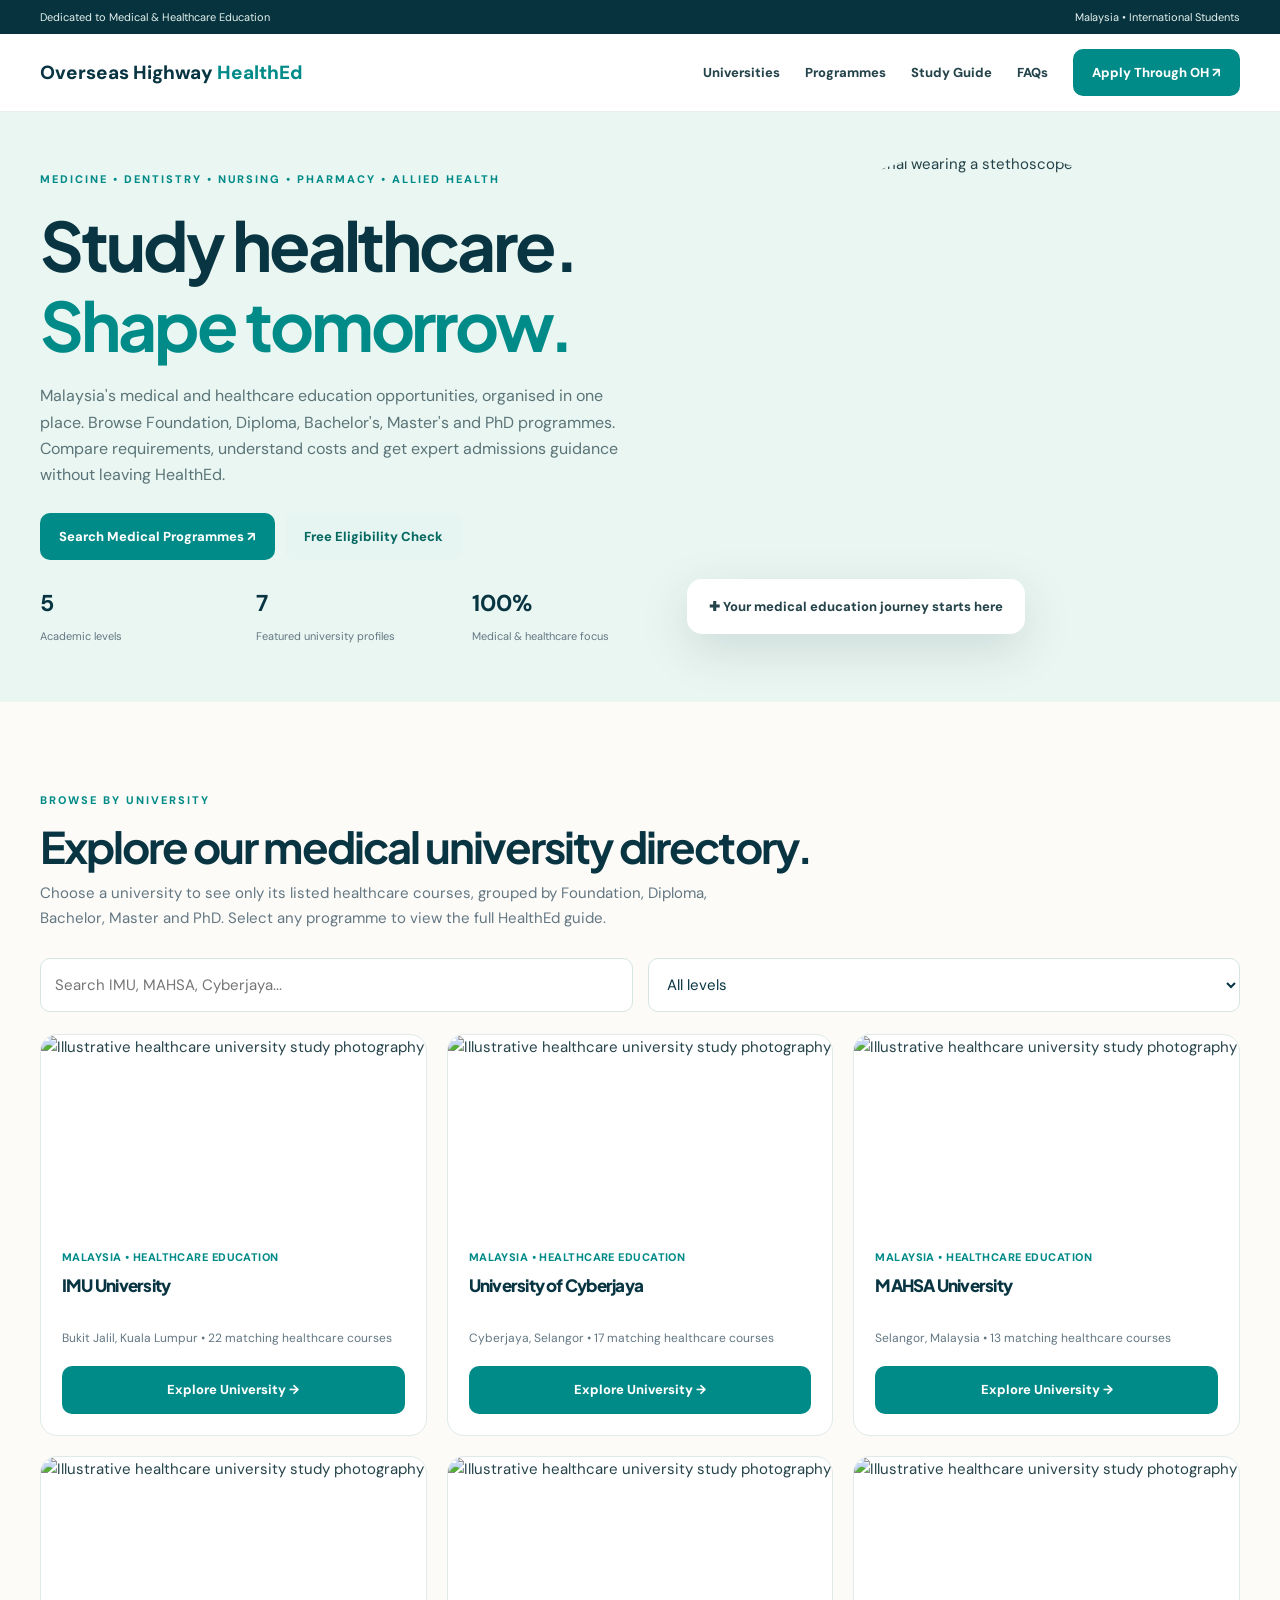
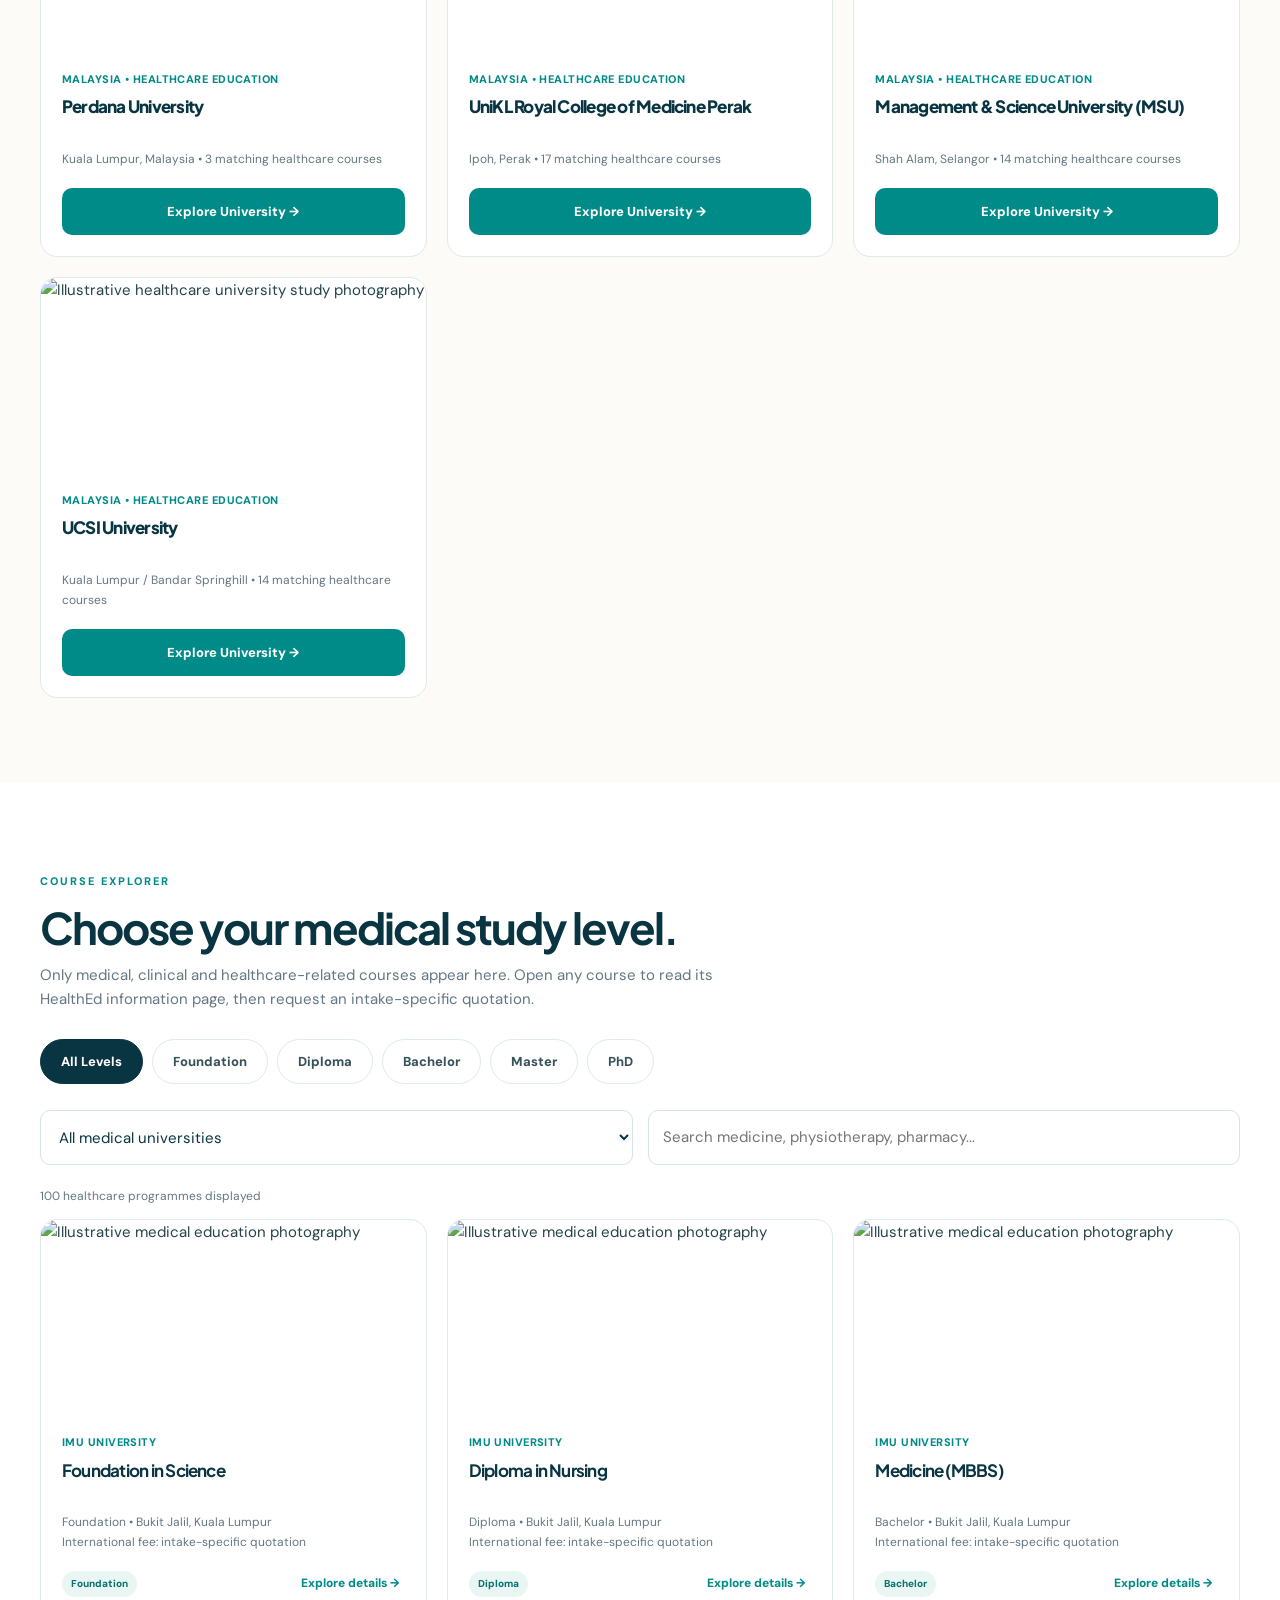
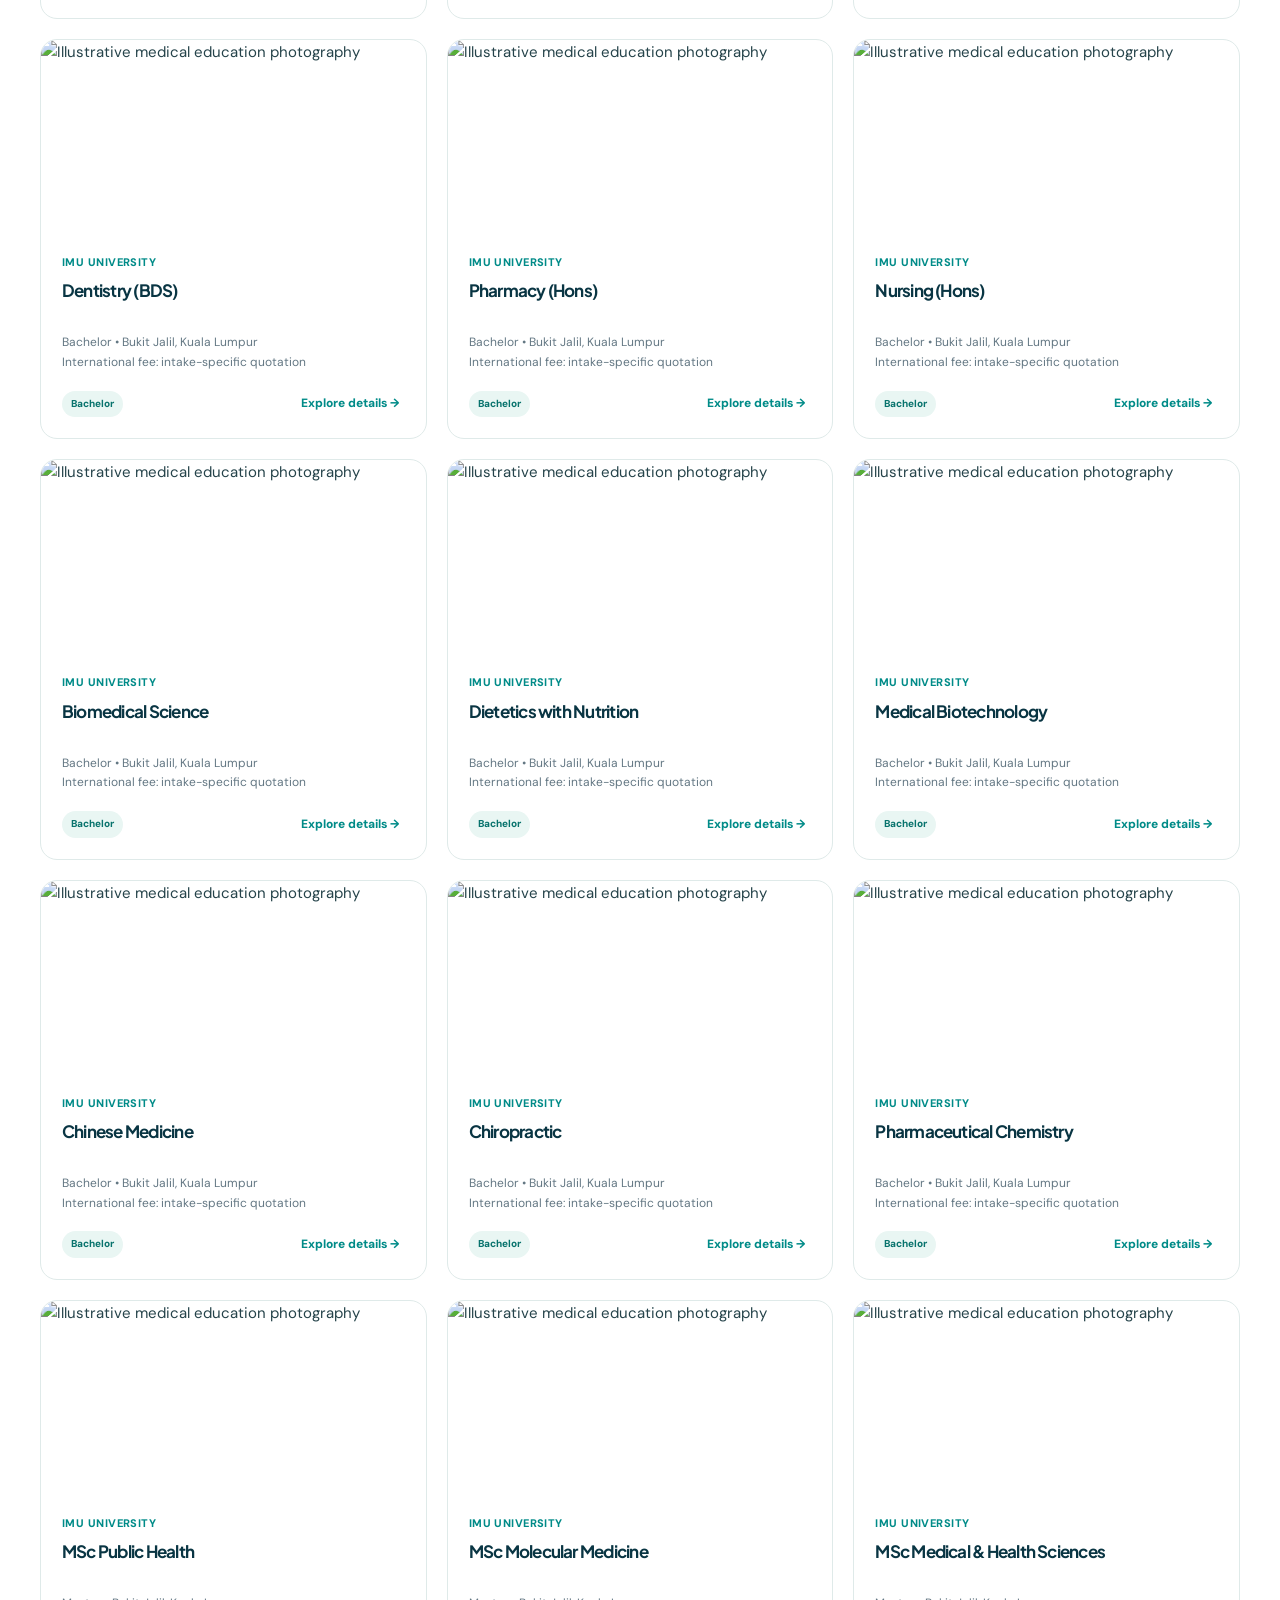
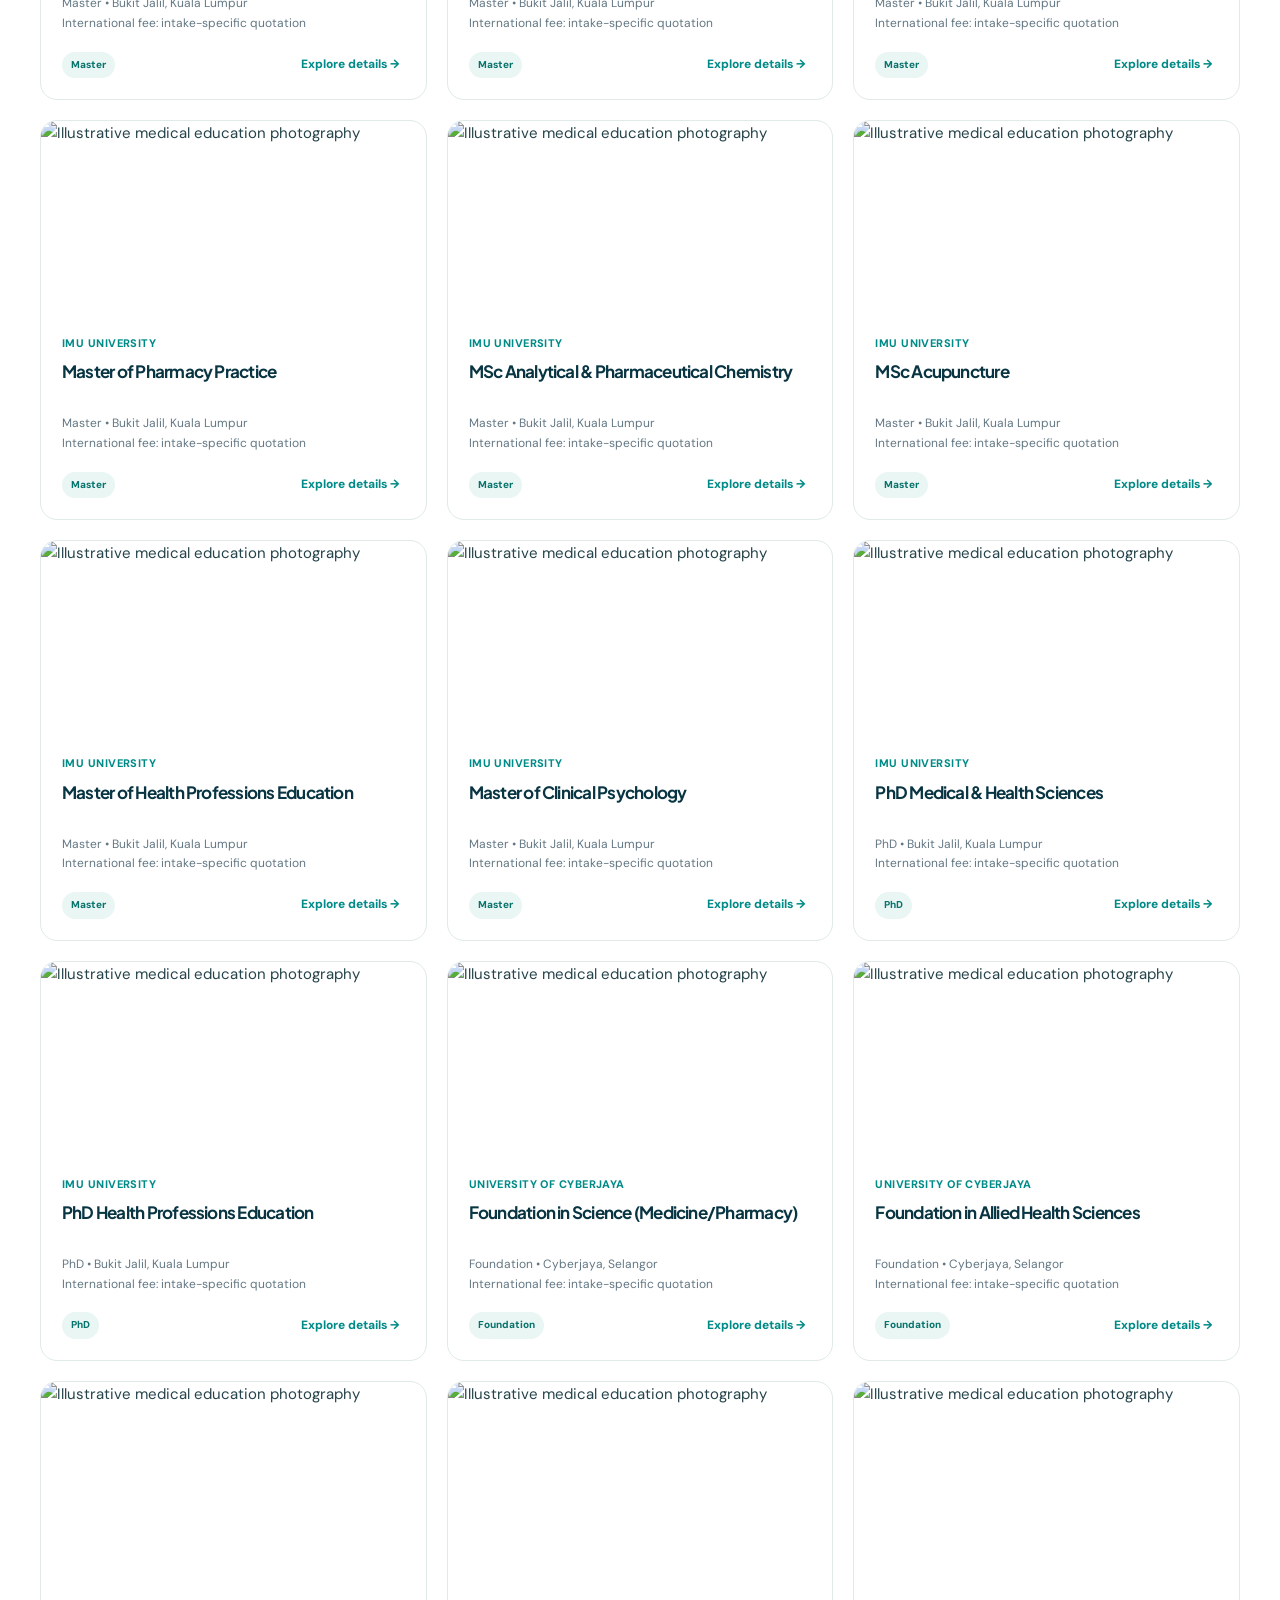
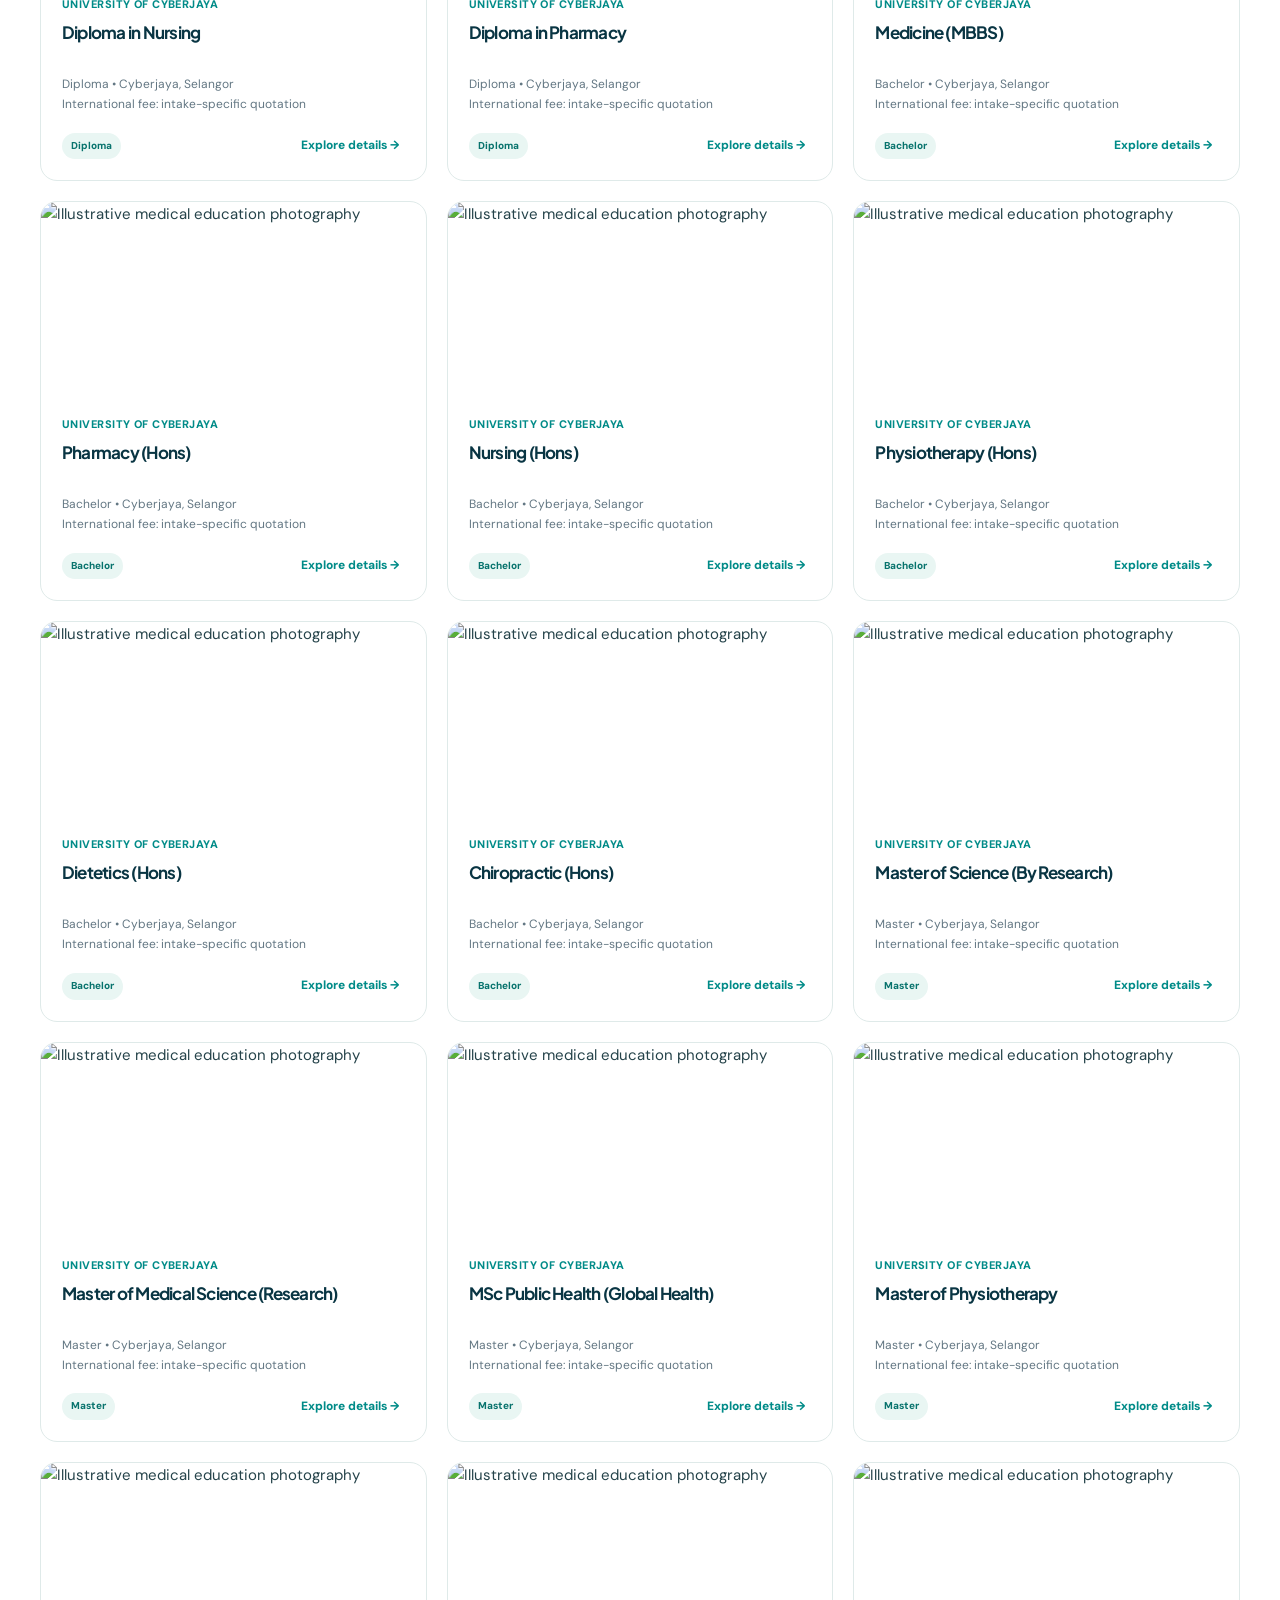
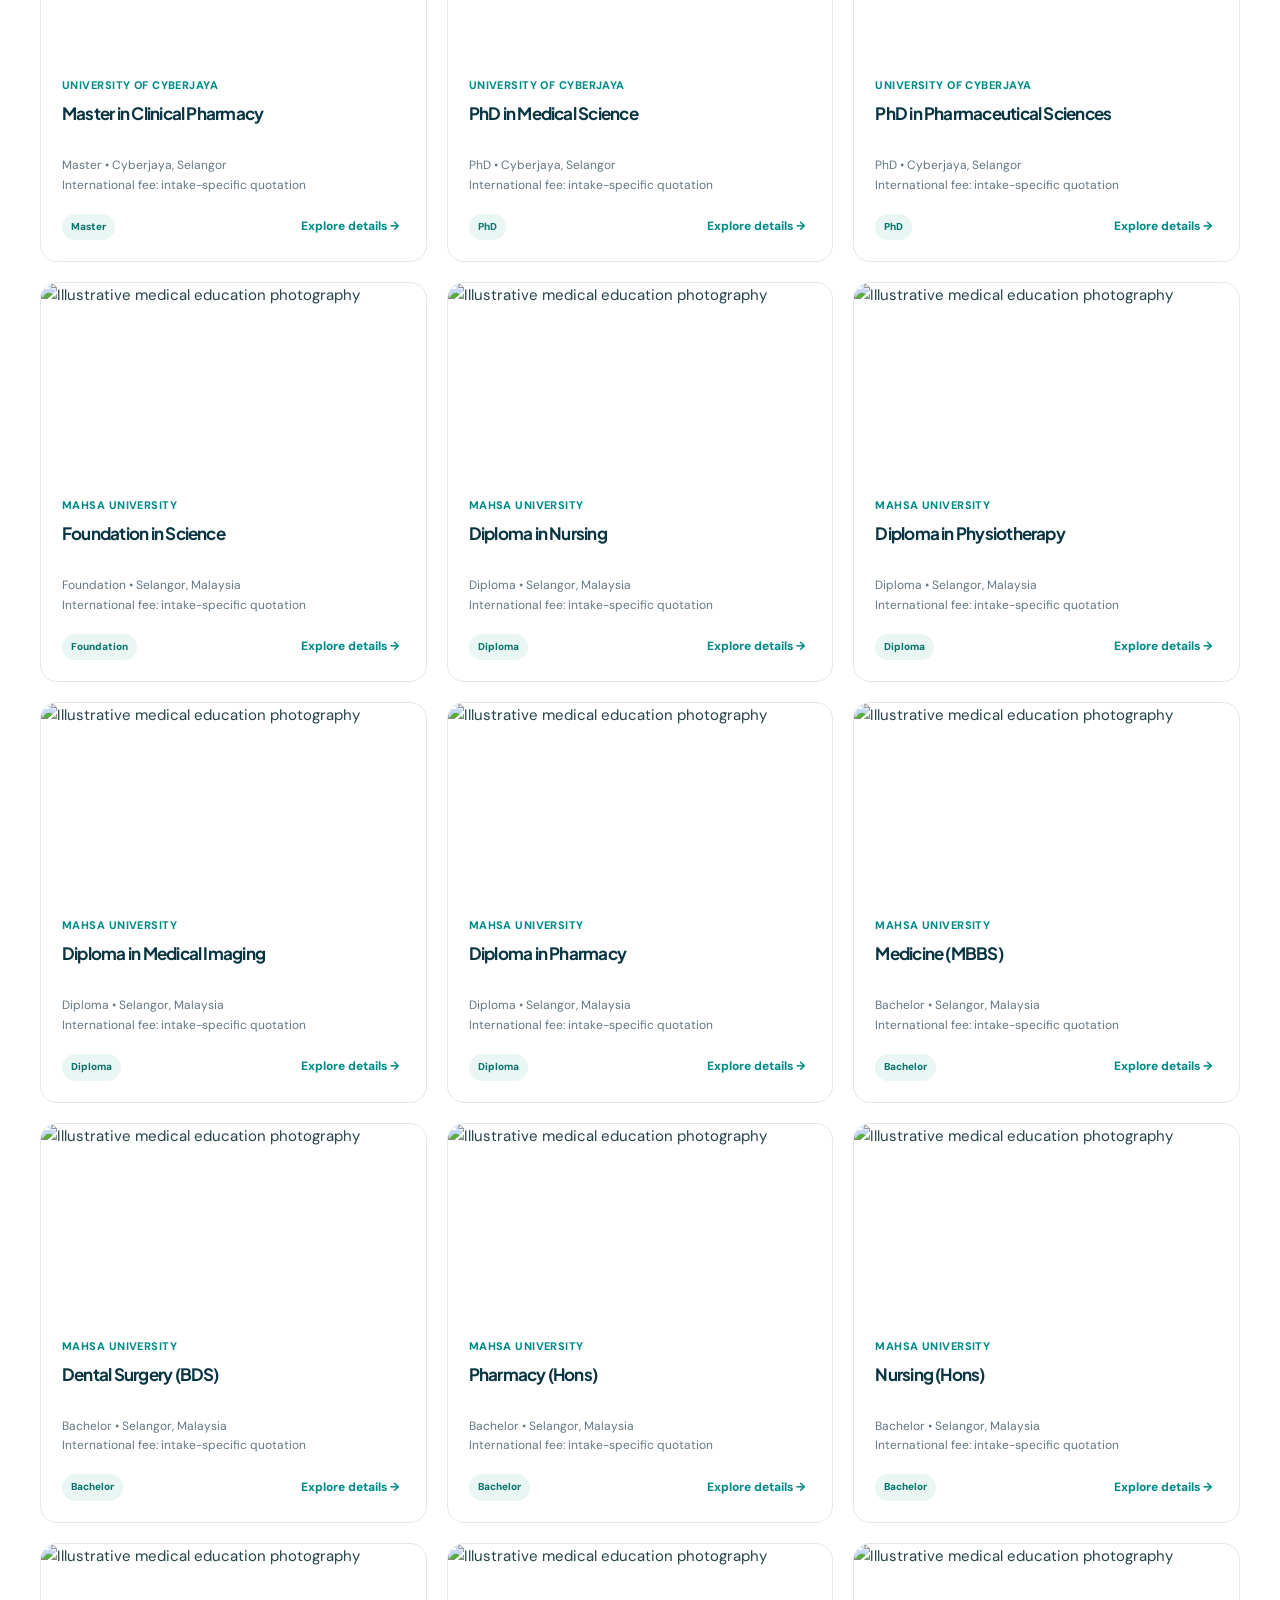
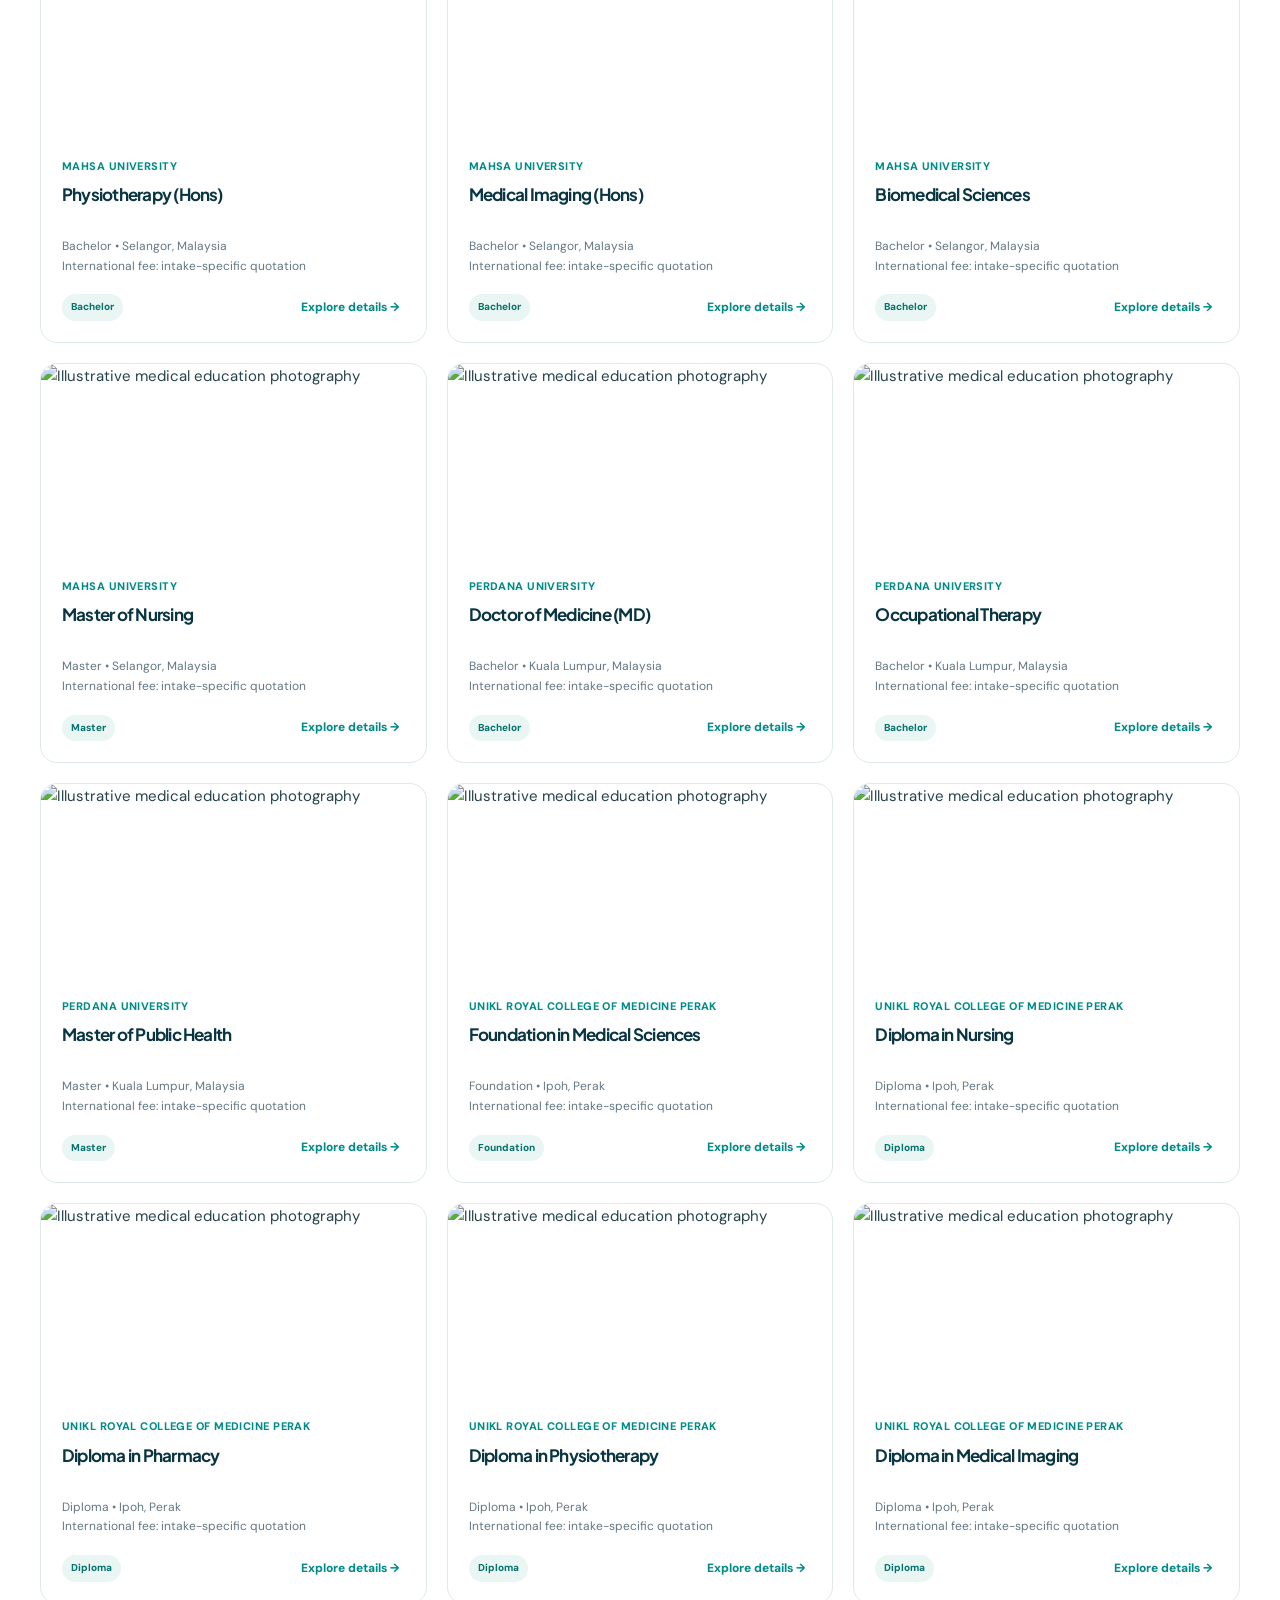
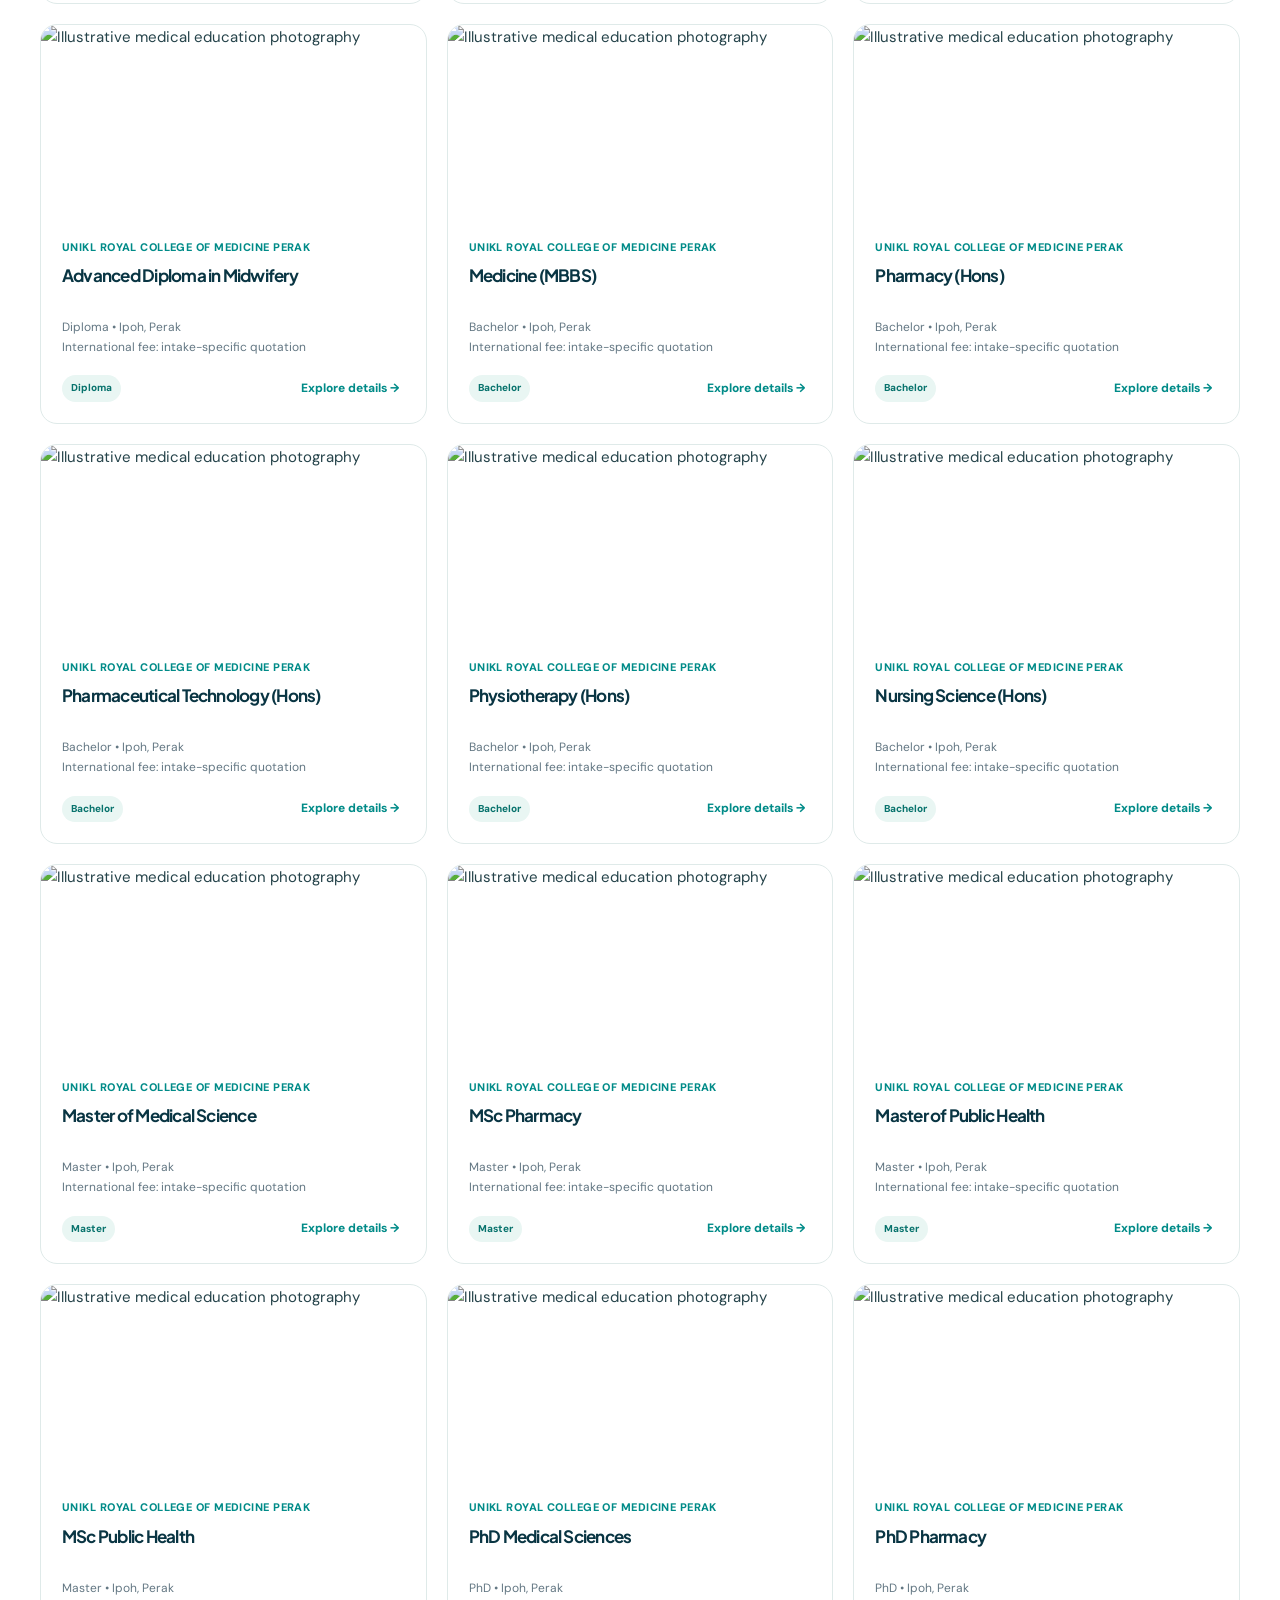
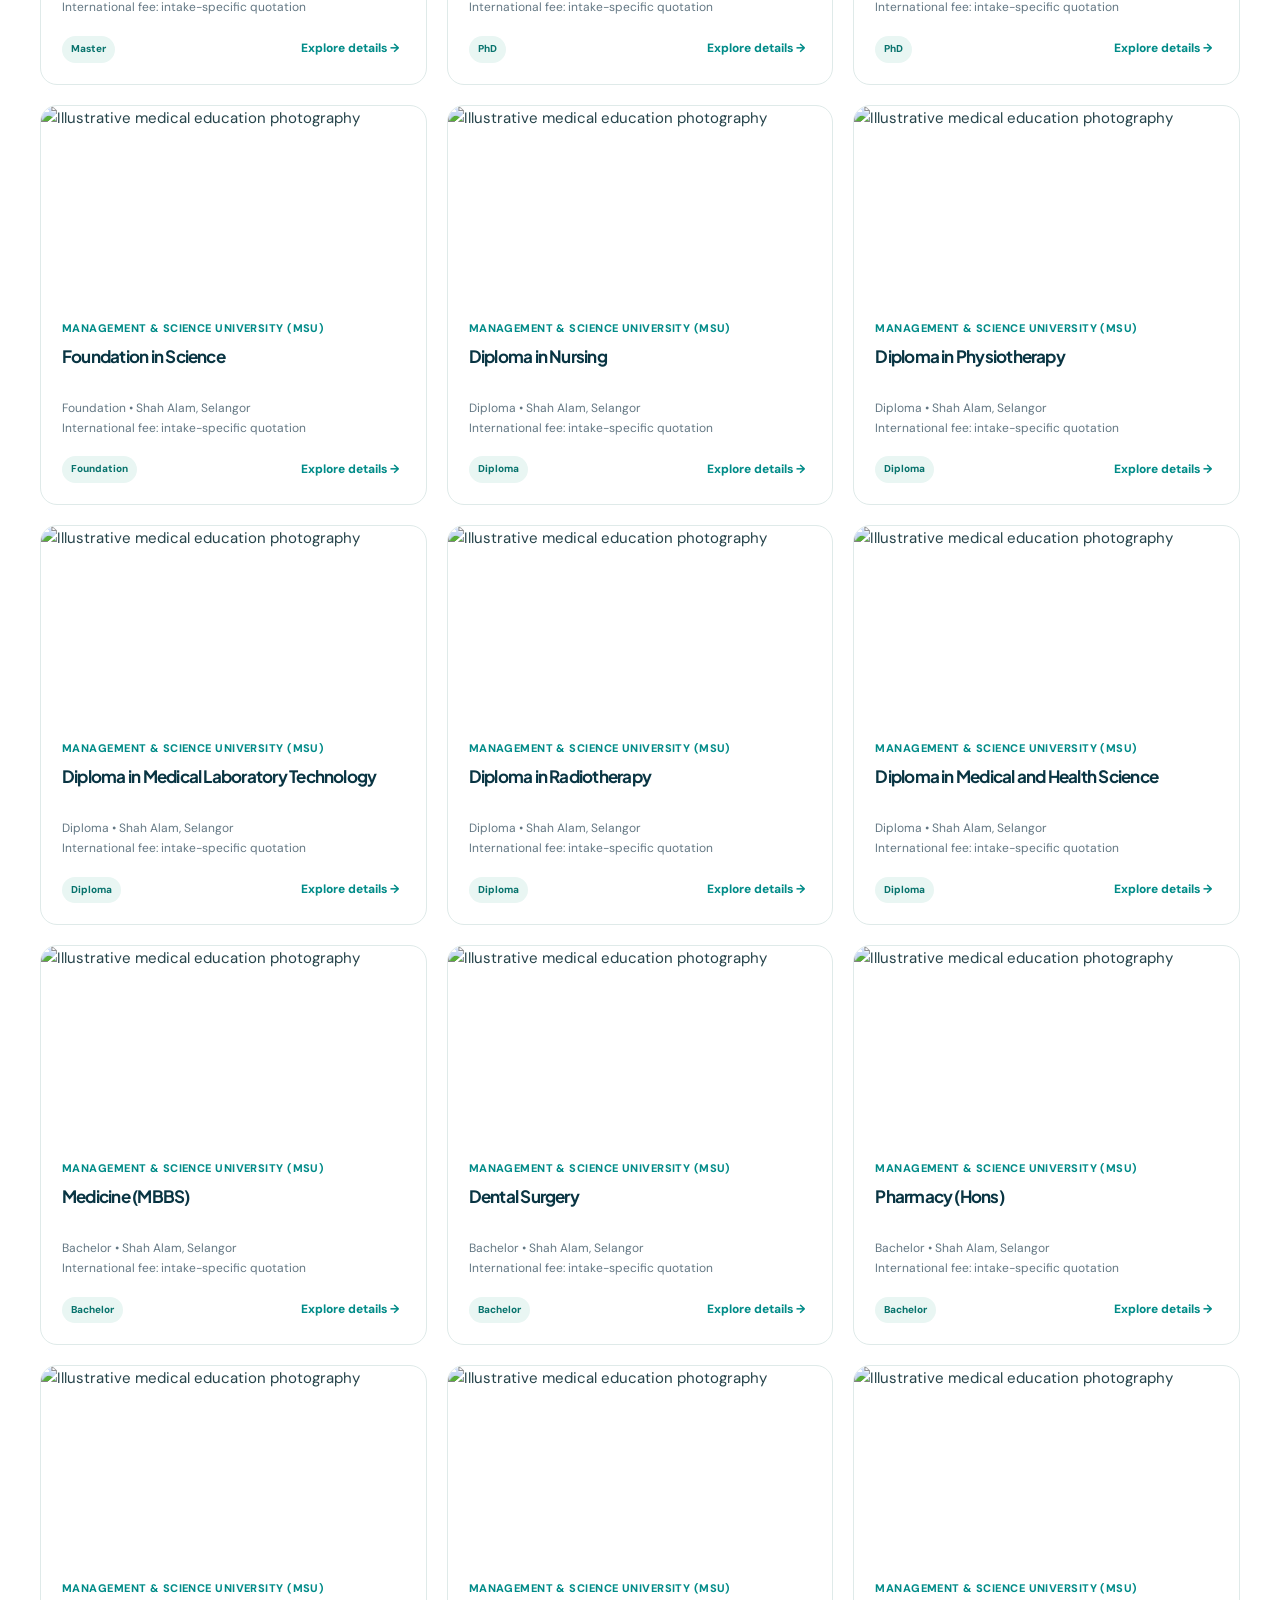
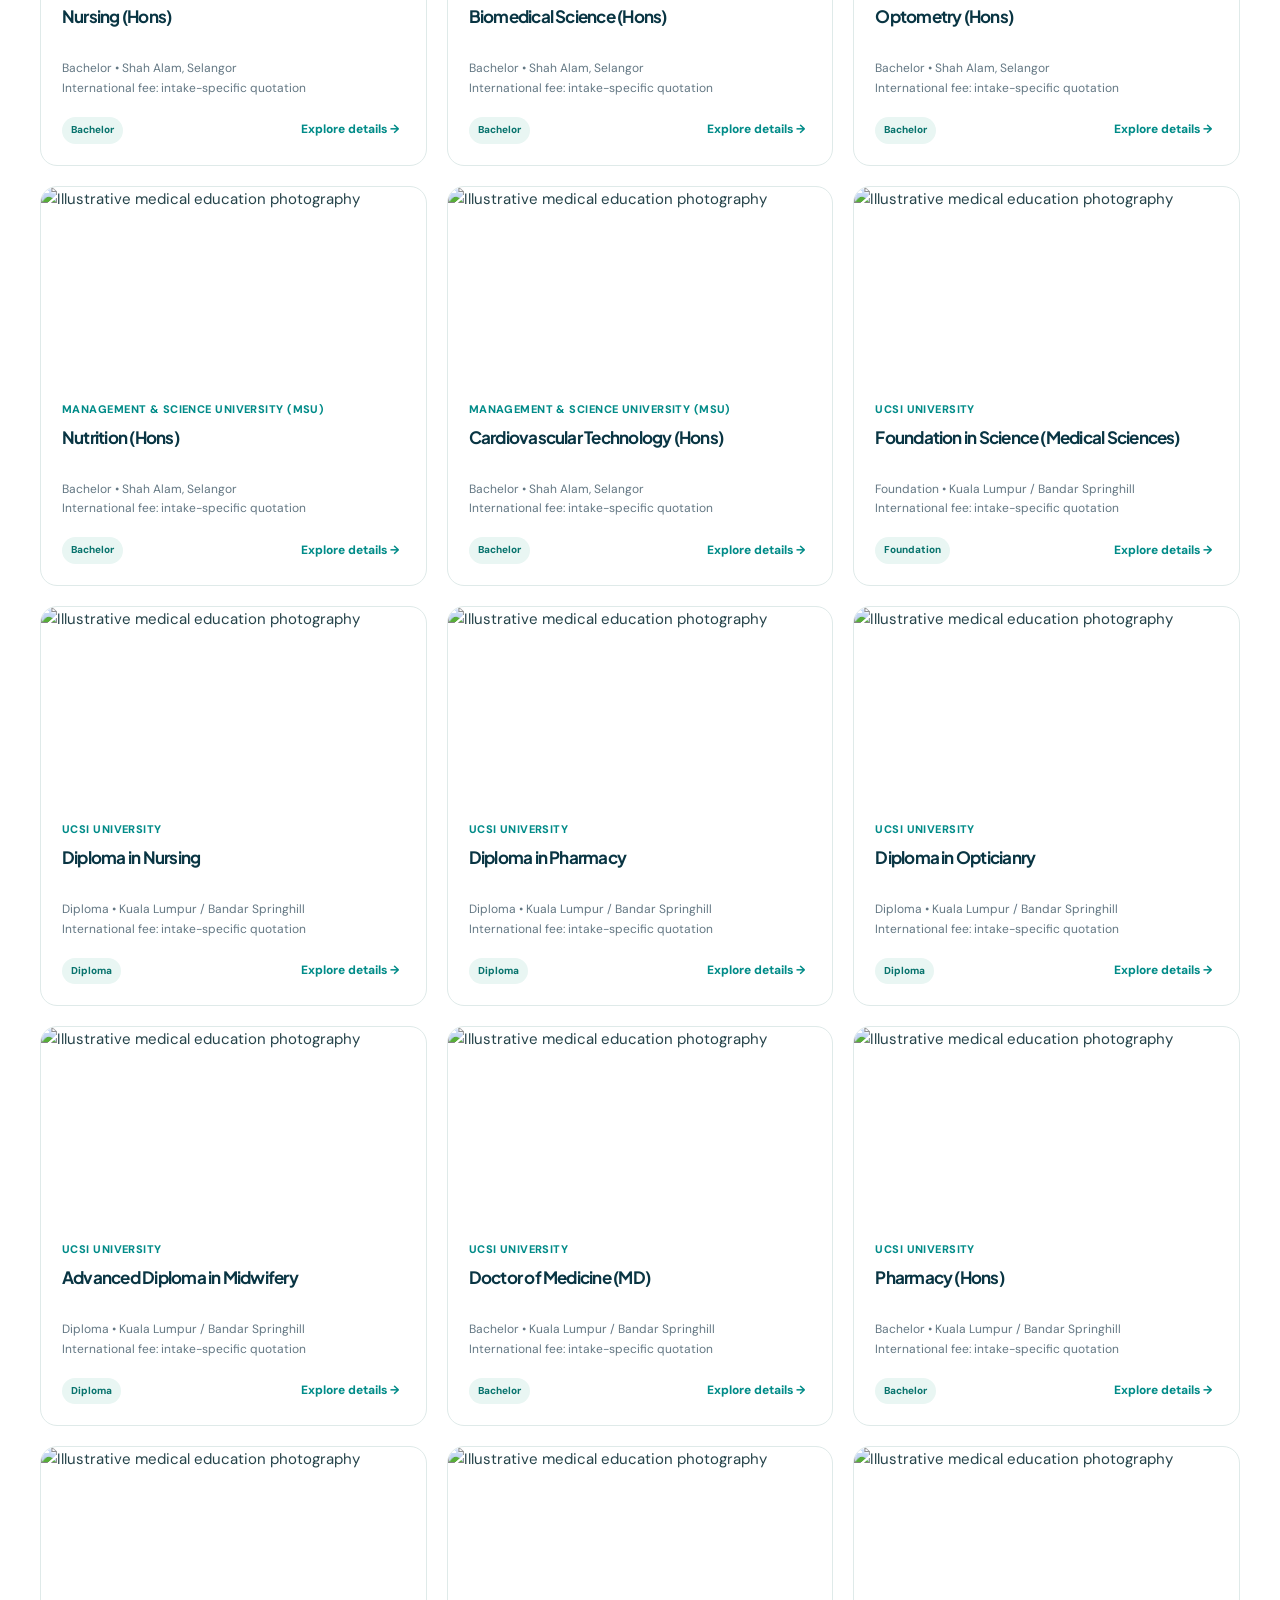
==== commit f0e421ff: "Add UoC MSc by Research and its 29 approved research areas" ====
--- a/explore.html
+++ b/explore.html
@@ -1,15 +1,15 @@
 <!doctype html><html lang="en"><head><meta charset="utf-8"><meta name="viewport" content="width=device-width,initial-scale=1"><meta name="description" content="Explore Malaysia's medical and healthcare programmes by qualification level, institution, entry criteria and budget. Apply with Overseas Highway HealthEd."><title>Explore Medical Programmes | Overseas Highway HealthEd</title><link rel="preconnect" href="https://fonts.googleapis.com"><link rel="preconnect" href="https://fonts.gstatic.com" crossorigin><link href="https://fonts.googleapis.com/css2?family=DM+Sans:wght@400;500;600;700;800&family=Plus+Jakarta+Sans:wght@400;500;600;700;800&display=swap" rel="stylesheet"><style>
-:root{--ink:#093543;--teal:#008b88;--mint:#eaf8f5;--cream:#fcfbf7;--muted:#637783;--line:#dfeae9;--coral:#ffad88}*{box-sizing:border-box}html{scroll-behavior:smooth}body{margin:0;color:#25434a;font:15px/1.65 'DM Sans',sans-serif;background:white}h1,h2,h3,h4{font-family:'Plus Jakarta Sans',sans-serif;letter-spacing:-.045em;line-height:1.18;color:var(--ink)}a{text-decoration:none;color:inherit}button,input,select,textarea{font:inherit}button{cursor:pointer}img{width:100%;object-fit:cover;display:block}.shell{width:min(1200px,calc(100% - 40px));margin:auto}.topline{background:#07333e;color:#e4f1ee;padding:8px 0;font-size:11px}.topline .shell{display:flex;justify-content:space-between}.nav{position:sticky;top:0;z-index:20;background:white;border-bottom:1px solid #e8efeb}.nav .shell{display:flex;align-items:center;justify-content:space-between;gap:20px;height:77px}.brand{font-size:19px;font-weight:800;color:var(--ink)}.brand span{color:var(--teal)}.navlinks{display:flex;align-items:center;gap:25px;font-size:13px;font-weight:800}.navlinks a:hover{color:var(--teal)}.btn{background:var(--teal);color:#fff;border:none;display:inline-flex;align-items:center;justify-content:center;gap:8px;padding:13px 19px;border-radius:10px;font-weight:800;font-size:13px}.btn:hover{background:#006d6a}.btn.white{background:white;color:var(--ink)}.btn.light{background:#e6f5f1;color:#076761}.eyebrow{text-transform:uppercase;letter-spacing:.18em;font-size:11px;color:var(--teal);font-weight:800}.hero{background:#eaf6f1;overflow:hidden}.herogrid{display:grid;grid-template-columns:1.1fr .9fr;min-height:590px;align-items:center;gap:50px}.hero h1{font-size:clamp(40px,5.3vw,68px);margin:14px 0 18px}.hero h1 i{font-style:normal;color:var(--teal)}.hero p{max-width:580px;color:#5a7478;font-size:16px}.hero .actions{display:flex;gap:10px;flex-wrap:wrap;margin:24px 0}.heroart{height:510px;position:relative}.heroart img{height:100%;border-radius:250px 250px 18px 18px;object-position:50% 25%}.heroart .note{position:absolute;bottom:28px;left:-36px;background:white;padding:17px 22px;box-shadow:0 15px 50px #092e3b22;border-radius:15px;font-size:13px;font-weight:800}.stats{display:grid;grid-template-columns:repeat(3,1fr);gap:16px;margin-top:25px}.stat strong{display:block;font-size:23px;color:var(--ink)}.stat small{font-size:11px;color:var(--muted)}.block{padding:85px 0}.sectionhead{display:flex;justify-content:space-between;align-items:end;gap:24px;margin-bottom:27px}.sectionhead h2{font-size:clamp(29px,3.4vw,44px);margin:9px 0}.sectionhead p{color:var(--muted);max-width:700px;margin:0}.levels{display:flex;gap:9px;flex-wrap:wrap;margin:26px 0}.tab{border:1px solid var(--line);background:white;border-radius:40px;padding:11px 20px;color:#37535a;font-size:13px;font-weight:800}.tab.active{background:var(--ink);color:white;border-color:var(--ink)}.filterbar{display:grid;grid-template-columns:1fr 1fr;gap:15px;margin-bottom:22px}.filterbar select,.filterbar input{width:100%;border:1px solid #d6e5e1;padding:14px;border-radius:10px;color:var(--ink);background:#fff}.results{display:grid;grid-template-columns:repeat(3,minmax(0,1fr));gap:20px}.pcard{border:1px solid var(--line);border-radius:17px;overflow:hidden;background:white;display:flex;flex-direction:column;transition:.2s}.pcard:hover{transform:translateY(-4px);box-shadow:0 15px 45px #07394317}.pcard img{height:192px}.uni-title{font:800 clamp(24px,3.4vw,42px)/1.17 "Plus Jakarta Sans",sans-serif;letter-spacing:-.045em;color:var(--ink);margin:12px 0}.uni-course-list{display:grid;grid-template-columns:repeat(2,minmax(0,1fr));gap:15px;margin:20px 0 34px}.uni-course{border:1px solid var(--line);background:#fff;padding:24px;border-radius:17px}.uni-course h3{font-size:clamp(20px,2.4vw,29px);margin:8px 0;min-height:0}.uni-course strong{display:block;color:var(--teal);font-size:14px}.uni-course p{font-size:13px;color:var(--muted)}.uni-course .link{padding:10px 0}.university-profile{background:var(--mint);border-radius:20px;padding:32px;margin-bottom:22px}.degree-hero{background:linear-gradient(115deg,#eaf8f4,#fff);padding:27px;border-radius:15px;margin:15px 0}.degree-hero h2{font-size:clamp(27px,4vw,45px);margin:8px 0}.degree-hero h3{font-size:clamp(18px,2.3vw,25px);color:var(--teal);margin:5px 0}.fee-table{width:100%;border-collapse:collapse;font-size:13px;margin:12px 0 20px}.fee-table th,.fee-table td{border-bottom:1px solid var(--line);padding:12px;text-align:left}.fee-table th{background:#f1faf7;color:var(--ink)}.profile-back{margin-bottom:20px}.bigprogram{font-size:clamp(30px,4.5vw,49px)!important;line-height:1.18}.cardbody{padding:21px;display:flex;flex-direction:column;flex:1}.unilabel{color:var(--teal);font-size:11px;font-weight:800;text-transform:uppercase;letter-spacing:.04em}.pcard h3{font-size:17px;margin:9px 0 11px;min-height:42px}.pcard p{color:var(--muted);font-size:12px;margin:0 0 18px}.cardfoot{margin-top:auto;display:flex;justify-content:space-between;align-items:center;gap:5px}.chip{border-radius:30px;background:#e9f6f3;padding:5px 9px;font-size:10px;color:#08736d;font-weight:800}.link{background:none;color:var(--teal);font-size:12px;font-weight:800;border:0}.pale{background:var(--cream)}.featuregrid{display:grid;grid-template-columns:1fr 1fr;gap:55px;align-items:center}.featuregrid img{border-radius:22px;height:465px}.featuregrid h2{font-size:clamp(31px,3.4vw,44px)}.checks{padding:0;list-style:none}.checks li{padding:11px 0;font-weight:700;font-size:14px}.checks li:before{content:'✓';margin-right:13px;color:var(--teal)}.videoarea{background:var(--ink);border-radius:22px;color:white;overflow:hidden;display:grid;grid-template-columns:1fr 1fr;align-items:center}.videoarea img{height:320px}.videoarea iframe{display:block;width:100%;height:340px;border:0}.gallery{display:grid;grid-template-columns:repeat(3,1fr);gap:16px;margin-top:20px}.gallery img{height:185px;border-radius:13px}.gallery figure{margin:0}.gallery figcaption{font-size:12px;color:var(--muted);margin-top:8px}@media(max-width:700px){.gallery{grid-template-columns:1fr}.gallery img{height:215px}}.videoarea article{padding:35px}.videoarea h2{color:white}.videoarea p{color:#c9dddd;font-size:13px}.videoarea .eyebrow{color:#9fe3d7}.tipgrid{display:grid;grid-template-columns:repeat(3,1fr);gap:17px}.tip{border:1px solid var(--line);padding:24px;border-radius:16px;background:white}.tip h3{font-size:17px;margin:8px 0}.tip p{font-size:13px;color:var(--muted)}.faq details{border-bottom:1px solid var(--line);padding:20px 0}.faq summary{font-weight:800;cursor:pointer}.faq p{font-size:13px;color:var(--muted)}.leadbox{background:var(--ink);border-radius:22px;color:white;padding:42px;display:grid;grid-template-columns:1fr 1fr;gap:42px}.leadbox h2{color:white;font-size:36px}.leadbox p{color:#c1d7d6}.form{background:white;padding:25px;border-radius:15px}.form h3{font-size:20px;margin:0 0 14px}.formgrid{display:grid;grid-template-columns:1fr 1fr;gap:10px}.formgrid input,.formgrid select,.formgrid textarea{min-width:0;padding:12px;border:1px solid #d6e5e1;border-radius:8px;font-size:13px}.formgrid textarea{grid-column:1/-1}.form .btn{margin-top:12px;width:100%}.form small{display:block;color:var(--muted);font-size:10px;margin-top:12px}.footer{background:#062c35;color:#bfd3d2;padding:40px 0;margin-top:80px}.footer .shell{display:flex;justify-content:space-between;gap:20px;flex-wrap:wrap;font-size:12px}.modal{position:fixed;z-index:100;inset:0;background:#062731ca;display:none;align-items:center;justify-content:center;padding:18px}.modal.show{display:flex}.dialog{background:#fff;border-radius:19px;width:min(820px,100%);max-height:92vh;overflow:auto;padding:28px}.dialoghead{display:flex;justify-content:space-between;align-items:start}.dialoghead h2{margin:8px 0}.close{border:0;background:#edf7f3;font-size:23px;border-radius:10px;width:40px;height:40px}.facts{display:grid;grid-template-columns:repeat(2,1fr);gap:10px;margin:18px 0}.fact{border-radius:10px;background:#f2f9f6;padding:13px;font-size:13px}.fact b{display:block;color:var(--ink)}.dialog p,.dialog li{font-size:13px}.dialog ul{padding-left:20px}.warning{border-left:3px solid var(--teal);background:#f3f9f5;padding:15px;color:#536e71;font-size:12px;margin:17px 0}.empty{padding:25px;background:#f3faf7;border-radius:14px;color:var(--muted)}@media(max-width:960px){.results{grid-template-columns:repeat(2,1fr)}.herogrid{gap:20px}.heroart{height:440px}.stats{grid-template-columns:1fr 1fr}}@media(max-width:700px){.uni-course-list{grid-template-columns:1fr}.university-profile{padding:22px}.navlinks a:not(.btn){display:none}.herogrid,.featuregrid,.leadbox,.videoarea{grid-template-columns:1fr}.herogrid{padding:50px 0}.heroart{height:340px}.heroart .note{left:0}.sectionhead{align-items:start;flex-direction:column}.block{padding:60px 0}.results,.tipgrid{grid-template-columns:1fr}.filterbar{grid-template-columns:1fr}.featuregrid img{height:300px}.leadbox{padding:22px}.formgrid{grid-template-columns:1fr}.formgrid textarea{grid-column:1}.facts{grid-template-columns:1fr}.videoarea img{height:240px}} </style></head><body><div class="topline"><div class="shell"><span>Dedicated to Medical & Healthcare Education</span><span>Malaysia • International Students</span></div></div><header class="nav"><div class="shell"><a class="brand" href="index.html">Overseas Highway <span>HealthEd</span></a><nav class="navlinks"><a href="#universities">Universities</a><a href="#programmes">Programmes</a><a href="#guidance">Study Guide</a><a href="#questions">FAQs</a><a class="btn" href="#apply">Apply Through OH ↗</a></nav></div></header><main><section class="hero"><div class="shell herogrid"><div><span class="eyebrow">Medicine • Dentistry • Nursing • Pharmacy • Allied Health</span><h1>Study healthcare. <i>Shape tomorrow.</i></h1><p>Malaysia's medical and healthcare education opportunities, organised in one place. Browse Foundation, Diploma, Bachelor's, Master's and PhD programmes. Compare requirements, understand costs and get expert admissions guidance without leaving HealthEd.</p><div class="actions"><a class="btn" href="#programmes">Search Medical Programmes ↗</a><a class="btn light" href="#apply">Free Eligibility Check</a></div><div class="stats"><div class="stat"><strong>5</strong><small>Academic levels</small></div><div class="stat"><strong>7</strong><small>Featured university profiles</small></div><div class="stat"><strong>100%</strong><small>Medical & healthcare focus</small></div></div></div><div class="heroart"><img src="https://images.unsplash.com/photo-1559839734-2b71ea197ec2?auto=format&fit=crop&w=1100&q=85" alt="Healthcare professional wearing a stethoscope"><div class="note">✚ Your medical education journey starts here</div></div></div></section><section class="block pale" id="universities"><div class="shell"><div class="sectionhead"><div><span class="eyebrow">Browse by university</span><h2>Explore our medical university directory.</h2><p>Choose a university to see only its listed healthcare courses, grouped by Foundation, Diploma, Bachelor, Master and PhD. Select any programme to view the full HealthEd guide.</p></div></div><div class="filterbar"><input id="universitySearch" placeholder="Search IMU, MAHSA, Cyberjaya..." aria-label="Search by university"><select id="universityLevel" aria-label="University course level"><option value="">All levels</option><option>Foundation</option><option>Diploma</option><option>Bachelor</option><option>Master</option><option>PhD</option></select></div><div id="uniGallery" class="results"></div><div id="uniDetail" style="display:none" aria-live="polite"></div></div></section><section class="block" id="programmes"><div class="shell"><div class="sectionhead"><div><span class="eyebrow">Course explorer</span><h2>Choose your medical study level.</h2><p>Only medical, clinical and healthcare-related courses appear here. Open any course to read its HealthEd information page, then request an intake-specific quotation.</p></div></div><div class="levels" id="tabs"></div><div class="filterbar"><select id="university" aria-label="Select university"><option value="">All medical universities</option></select><input id="q" placeholder="Search medicine, physiotherapy, pharmacy..." aria-label="Search programmes"></div><p style="font-size:12px;color:var(--muted)" id="count"></p><div class="results" id="results"></div></div></section><section class="block pale" id="guidance"><div class="shell featuregrid"><div><img loading="lazy" src="https://images.unsplash.com/photo-1576091160399-112ba8d25d1d?auto=format&fit=crop&w=950&q=85" alt="Healthcare staff discussing clinical information"></div><div><span class="eyebrow">The HealthEd difference</span><h2>More than a university list. Your medical study roadmap.</h2><p style="color:var(--muted)">Get important information together: education level, course content, science requirements, English proficiency, estimated study planning costs and clinical training questions.</p><ul class="checks"><li>University and programme-specific admissions guidance</li><li>International tuition and first payment quotation requests</li><li>Accreditation, licensing and home-country recognition checklist</li><li>Scholarship, visa, refund and academic documents checklist</li><li>Personalised follow-up with Overseas Highway</li></ul><a class="btn" href="#apply">Discuss My Medical Career ↗</a></div></div></section><section class="block"><div class="shell"><div class="videoarea"><article><span class="eyebrow">Campus & clinical learning</span><h2>A closer look at healthcare learning.</h2><p>From anatomy laboratories to simulation and supervised clinical placements, the practical learning experience varies across universities and degrees. Watch a published University of Cyberjaya campus tour within HealthEd. Video is attributed to its original publisher and may include university branding.</p><a class="btn white" href="#apply">Ask About Campus Facilities ↗</a></article><iframe loading="lazy" src="https://www.youtube-nocookie.com/embed/XcZIdOWLu6s" title="University of Cyberjaya campus tour, original video by University of Cyberjaya" referrerpolicy="strict-origin-when-cross-origin" allow="accelerometer; autoplay; clipboard-write; encrypted-media; gyroscope; picture-in-picture; web-share" allowfullscreen></iframe></div><div class="gallery"><figure><img loading="lazy" src="https://images.unsplash.com/photo-1551601651-2a8555f1a136?auto=format&fit=crop&w=800&q=85" alt="Medical care setting"><figcaption>Clinical learning • illustrative photography</figcaption></figure><figure><img loading="lazy" src="https://images.unsplash.com/photo-1584982751601-97dcc096659c?auto=format&fit=crop&w=800&q=85" alt="Healthcare professionals"><figcaption>Healthcare practice • illustrative photography</figcaption></figure><figure><img loading="lazy" src="https://images.unsplash.com/photo-1576091160399-112ba8d25d1d?auto=format&fit=crop&w=800&q=85" alt="Medical technology"><figcaption>Medical science • illustrative photography</figcaption></figure></div></div></section><section class="block pale"><div class="shell"><div class="sectionhead"><div><span class="eyebrow">Application planning</span><h2>Things every medical student should know.</h2></div></div><div class="tipgrid"><article class="tip"><span class="eyebrow">01 / Eligibility</span><h3>Science & academic criteria</h3><p>Medicine and dentistry often have subject-specific Biology, Chemistry, Physics or Mathematics requirements. Overseas qualifications need equivalency assessment.</p></article><article class="tip"><span class="eyebrow">02 / Financial planning</span><h3>Tuition and first payment</h3><p>Separate tuition from visa/EMGS, application and registration, bonds, SST, insurance, clinical fees and living costs. Request a written breakdown.</p></article><article class="tip"><span class="eyebrow">03 / Clinical career</span><h3>Professional recognition</h3><p>Check MQA status, placement eligibility, registration, internships and professional licensing both in Malaysia and your intended country of practice.</p></article></div></div></section><section class="block faq" id="questions"><div class="shell"><span class="eyebrow">Questions answered</span><h2>Healthcare admissions FAQs</h2><details open><summary>What qualification do I need for MBBS in Malaysia?</summary><p>Required science subjects, grades, accepted foundation/pre-university pathways, English tests and interviews depend on the university and your national qualification. We will check your exact profile.</p></details><details><summary>Does a foundation guarantee admission into MBBS?</summary><p>No. A foundation can provide an academic pathway, but progression into regulated professional degrees can require higher grades, interviews and available seats.</p></details><details><summary>Can international graduates work as doctors in Malaysia?</summary><p>Do not assume this. Housemanship, registration and work rights are governed by Malaysian regulation and immigration requirements. Confirm current rules before selecting a programme.</p></details><details><summary>How can I calculate the total programme cost?</summary><p>We recommend a semester-by-semester quote including tuition, first payment, registration, EMGS/visa, deposits, accommodation, insurance and any applicable tax. Fees can change by cohort.</p></details><details><summary>What happens if my visa application is rejected?</summary><p>Refund eligibility depends on the written policy, offer terms and reason for non-enrolment. Check non-refundable charges and required documents before making a payment.</p></details><details><summary>Are all programmes available to international students?</summary><p>No. Intake eligibility, professional regulations, placement availability and language requirements can restrict admissions. Every course needs individual confirmation.</p></details><details><summary>Will I be redirected to a university website?</summary><p>No. This portal presents programme information inside HealthEd and routes enquiries to Overseas Highway. Official documentation and university verification remain part of the admission process.</p></details></div></section><section id="apply"><div class="shell"><div class="leadbox"><div><span class="eyebrow" style="color:#a3eade">Overseas Highway Medical Admissions</span><h2>Find a programme built around your goals.</h2><p>Send us your preferred course, grades, nationality, budget and career destination. We will help you request the most relevant current fees, eligibility and intake details.</p><p><strong>Medical-only counselling.</strong> No unrelated courses, no external university redirects.</p></div><form class="form" id="form"><h3>Check eligibility & request fees</h3><div class="formgrid"><input name="name" placeholder="Full name *" required maxlength="100"><input type="tel" name="phone" placeholder="WhatsApp *" required maxlength="35"><input name="nationality" placeholder="Nationality *" required><select name="level" id="leadlevel"><option value="">Preferred study level</option><option>Foundation</option><option>Diploma</option><option>Bachelor</option><option>Master</option><option>PhD</option></select><select id="leaduniversity" name="university"><option value="">Preferred university</option></select><input name="programme" id="leadprogramme" placeholder="Medical programme *" required><input name="grades" placeholder="Qualification / science grades"><input name="english" placeholder="IELTS / English score"><input name="budget" placeholder="Budget in RM"><input name="intake" placeholder="Preferred intake"><textarea name="message" rows="3" placeholder="Intended country of practice, questions..."></textarea></div><button class="btn" type="submit">Continue with HealthEd on WhatsApp ↗</button><small>Your form details open in WhatsApp; this website does not save them. Do not share passport numbers, medical records or confidential documents here.</small></form></div></div></section></main><footer class="footer"><div class="shell"><span>© <span id="year"></span> Overseas Highway HealthEd • Dedicated to Medical & Healthcare Education</span><span><a href="index.html">Homepage</a> · <a href="#programmes">Programmes</a> · <a href="#apply">Apply through OH</a></span></div></footer><div class="modal" id="modal" role="dialog" aria-modal="true" aria-labelledby="mtitle"><div class="dialog"><div class="dialoghead"><div><span id="muni" class="eyebrow"></span><h2 id="mtitle"></h2><span id="mlevel" class="eyebrow"></span></div><button id="close" class="close" aria-label="Close">×</button></div><div id="mdetails"></div><button class="btn" id="select">Request Fee Quotation & Apply ↗</button></div></div><script>
-const U=[{"name":"IMU University","city":"Bukit Jalil, Kuala Lumpur","info":"Medical and health sciences university with simulation-based learning and clinical campus exposure; specific facilities depend on programme.","items":{"Foundation":["Foundation in Science"],"Diploma":["Diploma in Nursing"],"Bachelor":["Medicine (MBBS)","Dentistry (BDS)","Pharmacy (Hons)","Nursing (Hons)","Biomedical Science","Dietetics with Nutrition","Medical Biotechnology","Chinese Medicine","Chiropractic","Pharmaceutical Chemistry"],"Master":["MSc Public Health","MSc Molecular Medicine","MSc Medical & Health Sciences","Master of Pharmacy Practice","MSc Analytical & Pharmaceutical Chemistry","MSc Acupuncture","Master of Health Professions Education","Master of Clinical Psychology"],"PhD":["PhD Medical & Health Sciences","PhD Health Professions Education"]}},{"name":"University of Cyberjaya","city":"Cyberjaya, Selangor","info":"Health sciences laboratories, anatomy learning areas, mock clinical learning and hospital placements for selected programmes.","items":{"Foundation":["Foundation in Science (Medicine/Pharmacy)","Foundation in Allied Health Sciences"],"Diploma":["Diploma in Nursing","Diploma in Pharmacy"],"Bachelor":["Medicine (MBBS)","Pharmacy (Hons)","Nursing (Hons)","Physiotherapy (Hons)","Dietetics (Hons)","Chiropractic (Hons)"],"Master":["Master of Medical Science (Research)","MSc Public Health (Global Health)","Master of Physiotherapy","Master in Clinical Pharmacy"],"PhD":["PhD in Medical Science","PhD in Pharmaceutical Sciences"]}},{"name":"MAHSA University","city":"Selangor, Malaysia","info":"Medical, dental and allied-health-focused learning with practical and clinical components; facilities and rotation sites to be confirmed.","items":{"Foundation":["Foundation in Science"],"Diploma":["Diploma in Nursing","Diploma in Physiotherapy","Diploma in Medical Imaging","Diploma in Pharmacy"],"Bachelor":["Medicine (MBBS)","Dental Surgery (BDS)","Pharmacy (Hons)","Nursing (Hons)","Physiotherapy (Hons)","Medical Imaging (Hons)","Biomedical Sciences"],"Master":["Master of Nursing"],"PhD":[]}},{"name":"Perdana University","city":"Kuala Lumpur, Malaysia","info":"Medical and healthcare postgraduate and clinical teaching; verify programme names, intake and facilities with admissions.","items":{"Foundation":[],"Diploma":[],"Bachelor":["Doctor of Medicine (MD)","Occupational Therapy"],"Master":["Master of Public Health"],"PhD":[]}},{"name":"UniKL Royal College of Medicine Perak","city":"Ipoh, Perak","info":"Royal College of Medicine Perak provides hands-on medical and allied health training and specialist healthcare facilities.","items":{"Foundation":["Foundation in Medical Sciences"],"Diploma":["Diploma in Nursing","Diploma in Pharmacy","Diploma in Physiotherapy","Diploma in Medical Imaging","Advanced Diploma in Midwifery"],"Bachelor":["Medicine (MBBS)","Pharmacy (Hons)","Pharmaceutical Technology (Hons)","Physiotherapy (Hons)","Nursing Science (Hons)"],"Master":["Master of Medical Science","MSc Pharmacy","Master of Public Health","MSc Public Health"],"PhD":["PhD Medical Sciences","PhD Pharmacy"]}},{"name":"Management & Science University (MSU)","city":"Shah Alam, Selangor","info":"Faculty of Health and Life Sciences includes clinical, diagnostic, rehabilitation, nursing, nutrition and optometry disciplines.","items":{"Foundation":["Foundation in Science"],"Diploma":["Diploma in Nursing","Diploma in Physiotherapy","Diploma in Medical Laboratory Technology","Diploma in Radiotherapy","Diploma in Medical and Health Science"],"Bachelor":["Medicine (MBBS)","Dental Surgery","Pharmacy (Hons)","Nursing (Hons)","Biomedical Science (Hons)","Optometry (Hons)","Nutrition (Hons)","Cardiovascular Technology (Hons)"],"Master":[],"PhD":[]}},{"name":"UCSI University","city":"Kuala Lumpur / Bandar Springhill","info":"Medical sciences, optometry, nursing and pharmaceutical science teaching across campuses; check campus-specific availability.","items":{"Foundation":["Foundation in Science (Medical Sciences)"],"Diploma":["Diploma in Nursing","Diploma in Pharmacy","Diploma in Opticianry","Advanced Diploma in Midwifery"],"Bachelor":["Doctor of Medicine (MD)","Pharmacy (Hons)","Nursing (Hons)","Optometry (Hons)"],"Master":["Master of Clinical Pharmacy Practice","MSc Pharmaceutical Sciences","MSc Healthy Aging & Regenerative Medicine"],"PhD":["PhD Medical Sciences","PhD Pharmaceutical Sciences"]}}];const L=['All Levels','Foundation','Diploma','Bachelor','Master','PhD'];const photo=['https://images.unsplash.com/photo-1559839734-2b71ea197ec2?auto=format&fit=crop&w=750&q=80','https://images.unsplash.com/photo-1576091160399-112ba8d25d1d?auto=format&fit=crop&w=750&q=80','https://images.unsplash.com/photo-1584982751601-97dcc096659c?auto=format&fit=crop&w=750&q=80','https://images.unsplash.com/photo-1538108149393-fbbd81895907?auto=format&fit=crop&w=750&q=80','https://images.unsplash.com/photo-1551601651-2a8555f1a136?auto=format&fit=crop&w=750&q=80'];let level='All Levels';const el=id=>document.getElementById(id);const escape=s=>String(s).replace(/[&<>"']/g,c=>({'&':'&amp;','<':'&lt;','>':'&gt;','"':'&quot;',"'":'&#39;'}[c]));let all=U.flatMap((u,ui)=>Object.entries(u.items).flatMap(([lvl,names])=>names.map((name,i)=>({ui,lvl,name,i,uni:u.name}))));U.forEach(u=>{el('university').add(new Option(u.name,u.name));el('leaduniversity').add(new Option(u.name,u.name))});el('year').textContent=new Date().getFullYear();el('tabs').innerHTML=L.map(l=>'<button class="tab '+(l===level?'active':'')+'" data-level="'+l+'">'+l+'</button>').join('');el('tabs').querySelectorAll('button').forEach(b=>b.onclick=()=>{level=b.dataset.level;el('tabs').querySelectorAll('button').forEach(x=>x.classList.toggle('active',x===b));render()});function render(){let q=el('q').value.toLowerCase(),un=el('university').value;let filtered=all.filter(p=>(level==='All Levels'||p.lvl===level)&&(!un||p.uni===un)&&(!q||(p.name+' '+p.uni+' '+p.lvl).toLowerCase().includes(q)));el('count').textContent=filtered.length+' healthcare programmes displayed';el('results').innerHTML=filtered.map((p,n)=>'<article class="pcard"><img loading="lazy" alt="Illustrative medical education photography" src="'+photo[(p.ui+n)%photo.length]+'"><div class="cardbody"><span class="unilabel">'+escape(p.uni)+'</span><h3>'+escape(p.name)+'</h3><p>'+escape(p.lvl)+' • '+escape(U[p.ui].city)+'<br>International fee: intake-specific quotation</p><div class="cardfoot"><span class="chip">'+escape(p.lvl)+'</span><button class="link" data-u="'+p.ui+'" data-l="'+p.lvl+'" data-i="'+p.i+'">Explore details →</button></div></div></article>').join('')||'<div class="empty">No medical programmes match. Try another level or keyword.</div>';el('results').querySelectorAll('[data-u]').forEach(b=>b.onclick=()=>show(+b.dataset.u,b.dataset.l,+b.dataset.i))}function description(name){let s=name.toLowerCase();if(/medicine|mbbs|doctor of medicine/.test(s))return 'Foundational biomedical sciences, clinical skills, patient assessment and supervised hospital-based learning. Clinical rotations, licensing and internships must be verified for international students.';if(/nursing|midwifery/.test(s))return 'Nursing theory, patient safety, clinical skills, simulated learning and supervised patient care. Clinical placements and professional board requirements vary.';if(/pharmacy|pharmaceutical/.test(s))return 'Pharmacology, pharmaceutics, medicinal chemistry, medication safety and pharmacy practice or research as relevant to the degree.';if(/dent/.test(s))return 'Oral anatomy, preventive dentistry, diagnosis and clinical dental practice, subject to programme phase and clinical requirements.';if(/physio/.test(s))return 'Movement science, anatomy, rehabilitation, functional assessment and supervised therapeutic practice.';if(/dietet|nutrition/.test(s))return 'Human nutrition, biochemistry, dietary assessment and nutrition in health and disease.';if(/medical imaging|radiotherapy/.test(s))return 'Imaging or radiotherapy science, patient positioning, anatomy, radiation safety and practical skills.';if(/public health/.test(s))return 'Epidemiology, biostatistics, community health, prevention and health systems research.';if(/foundation/.test(s))return 'Pre-university science preparation with biology, chemistry, mathematics and related subjects. Progression to MBBS or other degrees is not automatic.';return 'Specialised medical or healthcare studies with academic, laboratory, practical and/or research components according to programme level.'}const medicalResearch={
+:root{--ink:#093543;--teal:#008b88;--mint:#eaf8f5;--cream:#fcfbf7;--muted:#637783;--line:#dfeae9;--coral:#ffad88}*{box-sizing:border-box}html{scroll-behavior:smooth}body{margin:0;color:#25434a;font:15px/1.65 'DM Sans',sans-serif;background:white}h1,h2,h3,h4{font-family:'Plus Jakarta Sans',sans-serif;letter-spacing:-.045em;line-height:1.18;color:var(--ink)}a{text-decoration:none;color:inherit}button,input,select,textarea{font:inherit}button{cursor:pointer}img{width:100%;object-fit:cover;display:block}.shell{width:min(1200px,calc(100% - 40px));margin:auto}.topline{background:#07333e;color:#e4f1ee;padding:8px 0;font-size:11px}.topline .shell{display:flex;justify-content:space-between}.nav{position:sticky;top:0;z-index:20;background:white;border-bottom:1px solid #e8efeb}.nav .shell{display:flex;align-items:center;justify-content:space-between;gap:20px;height:77px}.brand{font-size:19px;font-weight:800;color:var(--ink)}.brand span{color:var(--teal)}.navlinks{display:flex;align-items:center;gap:25px;font-size:13px;font-weight:800}.navlinks a:hover{color:var(--teal)}.btn{background:var(--teal);color:#fff;border:none;display:inline-flex;align-items:center;justify-content:center;gap:8px;padding:13px 19px;border-radius:10px;font-weight:800;font-size:13px}.btn:hover{background:#006d6a}.btn.white{background:white;color:var(--ink)}.btn.light{background:#e6f5f1;color:#076761}.eyebrow{text-transform:uppercase;letter-spacing:.18em;font-size:11px;color:var(--teal);font-weight:800}.hero{background:#eaf6f1;overflow:hidden}.herogrid{display:grid;grid-template-columns:1.1fr .9fr;min-height:590px;align-items:center;gap:50px}.hero h1{font-size:clamp(40px,5.3vw,68px);margin:14px 0 18px}.hero h1 i{font-style:normal;color:var(--teal)}.hero p{max-width:580px;color:#5a7478;font-size:16px}.hero .actions{display:flex;gap:10px;flex-wrap:wrap;margin:24px 0}.heroart{height:510px;position:relative}.heroart img{height:100%;border-radius:250px 250px 18px 18px;object-position:50% 25%}.heroart .note{position:absolute;bottom:28px;left:-36px;background:white;padding:17px 22px;box-shadow:0 15px 50px #092e3b22;border-radius:15px;font-size:13px;font-weight:800}.stats{display:grid;grid-template-columns:repeat(3,1fr);gap:16px;margin-top:25px}.stat strong{display:block;font-size:23px;color:var(--ink)}.stat small{font-size:11px;color:var(--muted)}.block{padding:85px 0}.sectionhead{display:flex;justify-content:space-between;align-items:end;gap:24px;margin-bottom:27px}.sectionhead h2{font-size:clamp(29px,3.4vw,44px);margin:9px 0}.sectionhead p{color:var(--muted);max-width:700px;margin:0}.levels{display:flex;gap:9px;flex-wrap:wrap;margin:26px 0}.tab{border:1px solid var(--line);background:white;border-radius:40px;padding:11px 20px;color:#37535a;font-size:13px;font-weight:800}.tab.active{background:var(--ink);color:white;border-color:var(--ink)}.filterbar{display:grid;grid-template-columns:1fr 1fr;gap:15px;margin-bottom:22px}.filterbar select,.filterbar input{width:100%;border:1px solid #d6e5e1;padding:14px;border-radius:10px;color:var(--ink);background:#fff}.results{display:grid;grid-template-columns:repeat(3,minmax(0,1fr));gap:20px}.pcard{border:1px solid var(--line);border-radius:17px;overflow:hidden;background:white;display:flex;flex-direction:column;transition:.2s}.pcard:hover{transform:translateY(-4px);box-shadow:0 15px 45px #07394317}.pcard img{height:192px}.uni-title{font:800 clamp(24px,3.4vw,42px)/1.17 "Plus Jakarta Sans",sans-serif;letter-spacing:-.045em;color:var(--ink);margin:12px 0}.uni-course-list{display:grid;grid-template-columns:repeat(2,minmax(0,1fr));gap:15px;margin:20px 0 34px}.uni-course{border:1px solid var(--line);background:#fff;padding:24px;border-radius:17px}.uni-course h3{font-size:clamp(20px,2.4vw,29px);margin:8px 0;min-height:0}.uni-course strong{display:block;color:var(--teal);font-size:14px}.uni-course p{font-size:13px;color:var(--muted)}.uni-course .link{padding:10px 0}.university-profile{background:var(--mint);border-radius:20px;padding:32px;margin-bottom:22px}.degree-hero{background:linear-gradient(115deg,#eaf8f4,#fff);padding:27px;border-radius:15px;margin:15px 0}.degree-hero h2{font-size:clamp(27px,4vw,45px);margin:8px 0}.degree-hero h3{font-size:clamp(18px,2.3vw,25px);color:var(--teal);margin:5px 0}.fee-table{width:100%;border-collapse:collapse;font-size:13px;margin:12px 0 20px}.fee-table th,.fee-table td{border-bottom:1px solid var(--line);padding:12px;text-align:left}.fee-table th{background:#f1faf7;color:var(--ink)}.profile-back{margin-bottom:20px}.bigprogram{font-size:clamp(30px,4.5vw,49px)!important;line-height:1.18}.cardbody{padding:21px;display:flex;flex-direction:column;flex:1}.unilabel{color:var(--teal);font-size:11px;font-weight:800;text-transform:uppercase;letter-spacing:.04em}.pcard h3{font-size:17px;margin:9px 0 11px;min-height:42px}.pcard p{color:var(--muted);font-size:12px;margin:0 0 18px}.cardfoot{margin-top:auto;display:flex;justify-content:space-between;align-items:center;gap:5px}.chip{border-radius:30px;background:#e9f6f3;padding:5px 9px;font-size:10px;color:#08736d;font-weight:800}.link{background:none;color:var(--teal);font-size:12px;font-weight:800;border:0}.pale{background:var(--cream)}.featuregrid{display:grid;grid-template-columns:1fr 1fr;gap:55px;align-items:center}.featuregrid img{border-radius:22px;height:465px}.featuregrid h2{font-size:clamp(31px,3.4vw,44px)}.checks{padding:0;list-style:none}.checks li{padding:11px 0;font-weight:700;font-size:14px}.checks li:before{content:'✓';margin-right:13px;color:var(--teal)}.videoarea{background:var(--ink);border-radius:22px;color:white;overflow:hidden;display:grid;grid-template-columns:1fr 1fr;align-items:center}.videoarea img{height:320px}.videoarea iframe{display:block;width:100%;height:340px;border:0}.gallery{display:grid;grid-template-columns:repeat(3,1fr);gap:16px;margin-top:20px}.gallery img{height:185px;border-radius:13px}.gallery figure{margin:0}.gallery figcaption{font-size:12px;color:var(--muted);margin-top:8px}@media(max-width:700px){.gallery{grid-template-columns:1fr}.gallery img{height:215px}}.videoarea article{padding:35px}.videoarea h2{color:white}.videoarea p{color:#c9dddd;font-size:13px}.videoarea .eyebrow{color:#9fe3d7}.tipgrid{display:grid;grid-template-columns:repeat(3,1fr);gap:17px}.tip{border:1px solid var(--line);padding:24px;border-radius:16px;background:white}.tip h3{font-size:17px;margin:8px 0}.tip p{font-size:13px;color:var(--muted)}.faq details{border-bottom:1px solid var(--line);padding:20px 0}.faq summary{font-weight:800;cursor:pointer}.faq p{font-size:13px;color:var(--muted)}.leadbox{background:var(--ink);border-radius:22px;color:white;padding:42px;display:grid;grid-template-columns:1fr 1fr;gap:42px}.leadbox h2{color:white;font-size:36px}.leadbox p{color:#c1d7d6}.form{background:white;padding:25px;border-radius:15px}.form h3{font-size:20px;margin:0 0 14px}.formgrid{display:grid;grid-template-columns:1fr 1fr;gap:10px}.formgrid input,.formgrid select,.formgrid textarea{min-width:0;padding:12px;border:1px solid #d6e5e1;border-radius:8px;font-size:13px}.formgrid textarea{grid-column:1/-1}.form .btn{margin-top:12px;width:100%}.form small{display:block;color:var(--muted);font-size:10px;margin-top:12px}.footer{background:#062c35;color:#bfd3d2;padding:40px 0;margin-top:80px}.footer .shell{display:flex;justify-content:space-between;gap:20px;flex-wrap:wrap;font-size:12px}.modal{position:fixed;z-index:100;inset:0;background:#062731ca;display:none;align-items:center;justify-content:center;padding:18px}.modal.show{display:flex}.dialog{background:#fff;border-radius:19px;width:min(820px,100%);max-height:92vh;overflow:auto;padding:28px}.dialoghead{display:flex;justify-content:space-between;align-items:start}.dialoghead h2{margin:8px 0}.close{border:0;background:#edf7f3;font-size:23px;border-radius:10px;width:40px;height:40px}.facts{display:grid;grid-template-columns:repeat(2,1fr);gap:10px;margin:18px 0}.fact{border-radius:10px;background:#f2f9f6;padding:13px;font-size:13px}.fact b{display:block;color:var(--ink)}.dialog p,.dialog li{font-size:13px}.dialog ul{padding-left:20px}.warning{border-left:3px solid var(--teal);background:#f3f9f5;padding:15px;color:#536e71;font-size:12px;margin:17px 0}.empty{padding:25px;background:#f3faf7;border-radius:14px;color:var(--muted)}@media(max-width:960px){.results{grid-template-columns:repeat(2,1fr)}.herogrid{gap:20px}.heroart{height:440px}.stats{grid-template-columns:1fr 1fr}}@media(max-width:700px){.uni-course-list{grid-template-columns:1fr}.university-profile{padding:22px}.navlinks a:not(.btn){display:none}.herogrid,.featuregrid,.leadbox,.videoarea{grid-template-columns:1fr}.herogrid{padding:50px 0}.heroart{height:340px}.heroart .note{left:0}.sectionhead{align-items:start;flex-direction:column}.block{padding:60px 0}.results,.tipgrid{grid-template-columns:1fr}.filterbar{grid-template-columns:1fr}.featuregrid img{height:300px}.leadbox{padding:22px}.formgrid{grid-template-columns:1fr}.formgrid textarea{grid-column:1}.facts{grid-template-columns:1fr}.videoarea img{height:240px}} </style></head><body><div class="topline"><div class="shell"><span>Dedicated to Medical & Healthcare Education</span><span>Malaysia • International Students</span></div></div><header class="nav"><div class="shell"><a class="brand" href="index.html">Overseas Highway <span>HealthEd</span></a><nav class="navlinks"><a href="universities.html">Universities</a><a href="#programmes">Programmes</a><a href="#guidance">Study Guide</a><a href="#questions">FAQs</a><a class="btn" href="#apply">Apply Through OH ↗</a></nav></div></header><main><section class="hero"><div class="shell herogrid"><div><span class="eyebrow">Medicine • Dentistry • Nursing • Pharmacy • Allied Health</span><h1>Study healthcare. <i>Shape tomorrow.</i></h1><p>Malaysia's medical and healthcare education opportunities, organised in one place. Browse Foundation, Diploma, Bachelor's, Master's and PhD programmes. Compare requirements, understand costs and get expert admissions guidance without leaving HealthEd.</p><div class="actions"><a class="btn" href="#programmes">Search Medical Programmes ↗</a><a class="btn light" href="#apply">Free Eligibility Check</a></div><div class="stats"><div class="stat"><strong>5</strong><small>Academic levels</small></div><div class="stat"><strong>7</strong><small>Featured university profiles</small></div><div class="stat"><strong>100%</strong><small>Medical & healthcare focus</small></div></div></div><div class="heroart"><img src="https://images.unsplash.com/photo-1559839734-2b71ea197ec2?auto=format&fit=crop&w=1100&q=85" alt="Healthcare professional wearing a stethoscope"><div class="note">✚ Your medical education journey starts here</div></div></div></section><section class="block pale" id="universities"><div class="shell"><div class="sectionhead"><div><span class="eyebrow">Browse by university</span><h2>Explore our medical university directory.</h2><p>Choose a university to see only its listed healthcare courses, grouped by Foundation, Diploma, Bachelor, Master and PhD. Select any programme to view the full HealthEd guide.</p></div></div><div class="filterbar"><input id="universitySearch" placeholder="Search IMU, MAHSA, Cyberjaya..." aria-label="Search by university"><select id="universityLevel" aria-label="University course level"><option value="">All levels</option><option>Foundation</option><option>Diploma</option><option>Bachelor</option><option>Master</option><option>PhD</option></select></div><div id="uniGallery" class="results"></div><div id="uniDetail" style="display:none" aria-live="polite"></div></div></section><section class="block" id="programmes"><div class="shell"><div class="sectionhead"><div><span class="eyebrow">Course explorer</span><h2>Choose your medical study level.</h2><p>Only medical, clinical and healthcare-related courses appear here. Open any course to read its HealthEd information page, then request an intake-specific quotation.</p></div></div><div class="levels" id="tabs"></div><div class="filterbar"><select id="university" aria-label="Select university"><option value="">All medical universities</option></select><input id="q" placeholder="Search medicine, physiotherapy, pharmacy..." aria-label="Search programmes"></div><p style="font-size:12px;color:var(--muted)" id="count"></p><div class="results" id="results"></div></div></section><section class="block pale" id="guidance"><div class="shell featuregrid"><div><img loading="lazy" src="https://images.unsplash.com/photo-1576091160399-112ba8d25d1d?auto=format&fit=crop&w=950&q=85" alt="Healthcare staff discussing clinical information"></div><div><span class="eyebrow">The HealthEd difference</span><h2>More than a university list. Your medical study roadmap.</h2><p style="color:var(--muted)">Get important information together: education level, course content, science requirements, English proficiency, estimated study planning costs and clinical training questions.</p><ul class="checks"><li>University and programme-specific admissions guidance</li><li>International tuition and first payment quotation requests</li><li>Accreditation, licensing and home-country recognition checklist</li><li>Scholarship, visa, refund and academic documents checklist</li><li>Personalised follow-up with Overseas Highway</li></ul><a class="btn" href="#apply">Discuss My Medical Career ↗</a></div></div></section><section class="block"><div class="shell"><div class="videoarea"><article><span class="eyebrow">Campus & clinical learning</span><h2>A closer look at healthcare learning.</h2><p>From anatomy laboratories to simulation and supervised clinical placements, the practical learning experience varies across universities and degrees. Explore the world of medical and healthcare education through our photo gallery. University-specific videos will be published here once reusable or original footage is available.</p><a class="btn white" href="#apply">Ask About Campus Facilities ↗</a></article><img loading="lazy" src="https://images.unsplash.com/photo-1576091160399-112ba8d25d1d?auto=format&fit=crop&w=1300&q=85" alt="Medical education and healthcare learning" style="height:340px;width:100%;object-fit:cover"></div><div class="gallery"><figure><img loading="lazy" src="https://images.unsplash.com/photo-1551601651-2a8555f1a136?auto=format&fit=crop&w=800&q=85" alt="Medical care setting"><figcaption>Clinical learning • illustrative photography</figcaption></figure><figure><img loading="lazy" src="https://images.unsplash.com/photo-1584982751601-97dcc096659c?auto=format&fit=crop&w=800&q=85" alt="Healthcare professionals"><figcaption>Healthcare practice • illustrative photography</figcaption></figure><figure><img loading="lazy" src="https://images.unsplash.com/photo-1576091160399-112ba8d25d1d?auto=format&fit=crop&w=800&q=85" alt="Medical technology"><figcaption>Medical science • illustrative photography</figcaption></figure></div></div></section><section class="block pale"><div class="shell"><div class="sectionhead"><div><span class="eyebrow">Application planning</span><h2>Things every medical student should know.</h2></div></div><div class="tipgrid"><article class="tip"><span class="eyebrow">01 / Eligibility</span><h3>Science & academic criteria</h3><p>Medicine and dentistry often have subject-specific Biology, Chemistry, Physics or Mathematics requirements. Overseas qualifications need equivalency assessment.</p></article><article class="tip"><span class="eyebrow">02 / Financial planning</span><h3>Tuition and first payment</h3><p>Separate tuition from visa/EMGS, application and registration, bonds, SST, insurance, clinical fees and living costs. Request a written breakdown.</p></article><article class="tip"><span class="eyebrow">03 / Clinical career</span><h3>Professional recognition</h3><p>Check MQA status, placement eligibility, registration, internships and professional licensing both in Malaysia and your intended country of practice.</p></article></div></div></section><section class="block faq" id="questions"><div class="shell"><span class="eyebrow">Questions answered</span><h2>Healthcare admissions FAQs</h2><details open><summary>What qualification do I need for MBBS in Malaysia?</summary><p>Required science subjects, grades, accepted foundation/pre-university pathways, English tests and interviews depend on the university and your national qualification. We will check your exact profile.</p></details><details><summary>Does a foundation guarantee admission into MBBS?</summary><p>No. A foundation can provide an academic pathway, but progression into regulated professional degrees can require higher grades, interviews and available seats.</p></details><details><summary>Can international graduates work as doctors in Malaysia?</summary><p>Do not assume this. Housemanship, registration and work rights are governed by Malaysian regulation and immigration requirements. Confirm current rules before selecting a programme.</p></details><details><summary>How can I calculate the total programme cost?</summary><p>We recommend a semester-by-semester quote including tuition, first payment, registration, EMGS/visa, deposits, accommodation, insurance and any applicable tax. Fees can change by cohort.</p></details><details><summary>What happens if my visa application is rejected?</summary><p>Refund eligibility depends on the written policy, offer terms and reason for non-enrolment. Check non-refundable charges and required documents before making a payment.</p></details><details><summary>Are all programmes available to international students?</summary><p>No. Intake eligibility, professional regulations, placement availability and language requirements can restrict admissions. Every course needs individual confirmation.</p></details><details><summary>Will I be redirected to a university website?</summary><p>No. This portal presents programme information inside HealthEd and routes enquiries to Overseas Highway. Official documentation and university verification remain part of the admission process.</p></details></div></section><section id="apply"><div class="shell"><div class="leadbox"><div><span class="eyebrow" style="color:#a3eade">Overseas Highway Medical Admissions</span><h2>Find a programme built around your goals.</h2><p>Send us your preferred course, grades, nationality, budget and career destination. We will help you request the most relevant current fees, eligibility and intake details.</p><p><strong>Medical-only counselling.</strong> No unrelated courses, no external university redirects.</p></div><form class="form" id="form"><h3>Check eligibility & request fees</h3><div class="formgrid"><input name="name" placeholder="Full name *" required maxlength="100"><input type="tel" name="phone" placeholder="WhatsApp *" required maxlength="35"><input name="nationality" placeholder="Nationality *" required><select name="level" id="leadlevel"><option value="">Preferred study level</option><option>Foundation</option><option>Diploma</option><option>Bachelor</option><option>Master</option><option>PhD</option></select><select id="leaduniversity" name="university"><option value="">Preferred university</option></select><input name="programme" id="leadprogramme" placeholder="Medical programme *" required><input name="grades" placeholder="Qualification / science grades"><input name="english" placeholder="IELTS / English score"><input name="budget" placeholder="Budget in RM"><input name="intake" placeholder="Preferred intake"><textarea name="message" rows="3" placeholder="Intended country of practice, questions..."></textarea></div><button class="btn" type="submit">Continue with HealthEd on WhatsApp ↗</button><small>Your form details open in WhatsApp; this website does not save them. Do not share passport numbers, medical records or confidential documents here.</small></form></div></div></section></main><footer class="footer"><div class="shell"><span>© <span id="year"></span> Overseas Highway HealthEd • Dedicated to Medical & Healthcare Education</span><span><a href="index.html">Homepage</a> · <a href="#programmes">Programmes</a> · <a href="#apply">Apply through OH</a></span></div></footer><div class="modal" id="modal" role="dialog" aria-modal="true" aria-labelledby="mtitle"><div class="dialog"><div class="dialoghead"><div><span id="muni" class="eyebrow"></span><h2 id="mtitle"></h2><span id="mlevel" class="eyebrow"></span></div><button id="close" class="close" aria-label="Close">×</button></div><div id="mdetails"></div><button class="btn" id="select">Request Fee Quotation & Apply ↗</button></div></div><script>
+const U=[{"name":"IMU University","city":"Bukit Jalil, Kuala Lumpur","info":"Medical and health sciences university with simulation-based learning and clinical campus exposure; specific facilities depend on programme.","items":{"Foundation":["Foundation in Science"],"Diploma":["Diploma in Nursing"],"Bachelor":["Medicine (MBBS)","Dentistry (BDS)","Pharmacy (Hons)","Nursing (Hons)","Biomedical Science","Dietetics with Nutrition","Medical Biotechnology","Chinese Medicine","Chiropractic","Pharmaceutical Chemistry"],"Master":["MSc Public Health","MSc Molecular Medicine","MSc Medical & Health Sciences","Master of Pharmacy Practice","MSc Analytical & Pharmaceutical Chemistry","MSc Acupuncture","Master of Health Professions Education","Master of Clinical Psychology"],"PhD":["PhD Medical & Health Sciences","PhD Health Professions Education"]}},{"name":"University of Cyberjaya","city":"Cyberjaya, Selangor","info":"Health sciences laboratories, anatomy learning areas, mock clinical learning and hospital placements for selected programmes.","items":{"Foundation":["Foundation in Science (Medicine/Pharmacy)","Foundation in Allied Health Sciences"],"Diploma":["Diploma in Nursing","Diploma in Pharmacy"],"Bachelor":["Medicine (MBBS)","Pharmacy (Hons)","Nursing (Hons)","Physiotherapy (Hons)","Dietetics (Hons)","Chiropractic (Hons)"],"Master":["Master of Science (By Research)","Master of Medical Science (Research)","MSc Public Health (Global Health)","Master of Physiotherapy","Master in Clinical Pharmacy"],"PhD":["PhD in Medical Science","PhD in Pharmaceutical Sciences"]}},{"name":"MAHSA University","city":"Selangor, Malaysia","info":"Medical, dental and allied-health-focused learning with practical and clinical components; facilities and rotation sites to be confirmed.","items":{"Foundation":["Foundation in Science"],"Diploma":["Diploma in Nursing","Diploma in Physiotherapy","Diploma in Medical Imaging","Diploma in Pharmacy"],"Bachelor":["Medicine (MBBS)","Dental Surgery (BDS)","Pharmacy (Hons)","Nursing (Hons)","Physiotherapy (Hons)","Medical Imaging (Hons)","Biomedical Sciences"],"Master":["Master of Nursing"],"PhD":[]}},{"name":"Perdana University","city":"Kuala Lumpur, Malaysia","info":"Medical and healthcare postgraduate and clinical teaching; verify programme names, intake and facilities with admissions.","items":{"Foundation":[],"Diploma":[],"Bachelor":["Doctor of Medicine (MD)","Occupational Therapy"],"Master":["Master of Public Health"],"PhD":[]}},{"name":"UniKL Royal College of Medicine Perak","city":"Ipoh, Perak","info":"Royal College of Medicine Perak provides hands-on medical and allied health training and specialist healthcare facilities.","items":{"Foundation":["Foundation in Medical Sciences"],"Diploma":["Diploma in Nursing","Diploma in Pharmacy","Diploma in Physiotherapy","Diploma in Medical Imaging","Advanced Diploma in Midwifery"],"Bachelor":["Medicine (MBBS)","Pharmacy (Hons)","Pharmaceutical Technology (Hons)","Physiotherapy (Hons)","Nursing Science (Hons)"],"Master":["Master of Medical Science","MSc Pharmacy","Master of Public Health","MSc Public Health"],"PhD":["PhD Medical Sciences","PhD Pharmacy"]}},{"name":"Management & Science University (MSU)","city":"Shah Alam, Selangor","info":"Faculty of Health and Life Sciences includes clinical, diagnostic, rehabilitation, nursing, nutrition and optometry disciplines.","items":{"Foundation":["Foundation in Science"],"Diploma":["Diploma in Nursing","Diploma in Physiotherapy","Diploma in Medical Laboratory Technology","Diploma in Radiotherapy","Diploma in Medical and Health Science"],"Bachelor":["Medicine (MBBS)","Dental Surgery","Pharmacy (Hons)","Nursing (Hons)","Biomedical Science (Hons)","Optometry (Hons)","Nutrition (Hons)","Cardiovascular Technology (Hons)"],"Master":[],"PhD":[]}},{"name":"UCSI University","city":"Kuala Lumpur / Bandar Springhill","info":"Medical sciences, optometry, nursing and pharmaceutical science teaching across campuses; check campus-specific availability.","items":{"Foundation":["Foundation in Science (Medical Sciences)"],"Diploma":["Diploma in Nursing","Diploma in Pharmacy","Diploma in Opticianry","Advanced Diploma in Midwifery"],"Bachelor":["Doctor of Medicine (MD)","Pharmacy (Hons)","Nursing (Hons)","Optometry (Hons)"],"Master":["Master of Clinical Pharmacy Practice","MSc Pharmaceutical Sciences","MSc Healthy Aging & Regenerative Medicine"],"PhD":["PhD Medical Sciences","PhD Pharmaceutical Sciences"]}}];const L=['All Levels','Foundation','Diploma','Bachelor','Master','PhD'];const uniquePhotoPool=["https://images.unsplash.com/photo-1559839734-2b71ea197ec2?auto=format&fit=crop&w=900&q=82","https://images.unsplash.com/photo-1576091160399-112ba8d25d1d?auto=format&fit=crop&w=900&q=82","https://images.unsplash.com/photo-1538108149393-fbbd81895907?auto=format&fit=crop&w=900&q=82","https://images.unsplash.com/photo-1551601651-2a8555f1a136?auto=format&fit=crop&w=900&q=82","https://images.unsplash.com/photo-1584982751601-97dcc096659c?auto=format&fit=crop&w=900&q=82","https://images.unsplash.com/photo-1530026405186-ed1f139313f8?auto=format&fit=crop&w=900&q=82","https://images.unsplash.com/photo-1559757148-5c350d0d3c56?auto=format&fit=crop&w=900&q=82","https://images.unsplash.com/photo-1579154204601-01588f351e67?auto=format&fit=crop&w=900&q=82","https://images.unsplash.com/photo-1582719478250-c89cae4dc85b?auto=format&fit=crop&w=900&q=82","https://images.unsplash.com/photo-1594824476967-48c8b964273f?auto=format&fit=crop&w=900&q=82","https://images.unsplash.com/photo-1579684385127-1ef15d508118?auto=format&fit=crop&w=900&q=82","https://images.unsplash.com/photo-1580281657527-47f249e8f102?auto=format&fit=crop&w=900&q=82","https://images.unsplash.com/photo-1511174511562-5f7f18b874f8?auto=format&fit=crop&w=900&q=82","https://images.unsplash.com/photo-1576091160550-2173dba999ef?auto=format&fit=crop&w=900&q=82","https://images.unsplash.com/photo-1544725176-7c40e5a71c5e?auto=format&fit=crop&w=900&q=82","https://images.unsplash.com/photo-1597764699513-2c7f1ae0f366?auto=format&fit=crop&w=900&q=82","https://images.unsplash.com/photo-1532094349884-543bc11b234d?auto=format&fit=crop&w=900&q=82","https://images.unsplash.com/photo-1581091226825-a6a2a5aee158?auto=format&fit=crop&w=900&q=82","https://images.unsplash.com/photo-1581056771107-24ca5f033842?auto=format&fit=crop&w=900&q=82","https://images.unsplash.com/photo-1516542076529-1ea3854896f2?auto=format&fit=crop&w=900&q=82"];const photo=['https://images.unsplash.com/photo-1559839734-2b71ea197ec2?auto=format&fit=crop&w=750&q=80','https://images.unsplash.com/photo-1576091160399-112ba8d25d1d?auto=format&fit=crop&w=750&q=80','https://images.unsplash.com/photo-1584982751601-97dcc096659c?auto=format&fit=crop&w=750&q=80','https://images.unsplash.com/photo-1538108149393-fbbd81895907?auto=format&fit=crop&w=750&q=80','https://images.unsplash.com/photo-1551601651-2a8555f1a136?auto=format&fit=crop&w=750&q=80'];let level='All Levels';const el=id=>document.getElementById(id);const escape=s=>String(s).replace(/[&<>"']/g,c=>({'&':'&amp;','<':'&lt;','>':'&gt;','"':'&quot;',"'":'&#39;'}[c]));let all=U.flatMap((u,ui)=>Object.entries(u.items).flatMap(([lvl,names])=>names.map((name,i)=>({ui,lvl,name,i,uni:u.name}))));U.forEach(u=>{el('university').add(new Option(u.name,u.name));el('leaduniversity').add(new Option(u.name,u.name))});el('year').textContent=new Date().getFullYear();el('tabs').innerHTML=L.map(l=>'<button class="tab '+(l===level?'active':'')+'" data-level="'+l+'">'+l+'</button>').join('');el('tabs').querySelectorAll('button').forEach(b=>b.onclick=()=>{level=b.dataset.level;el('tabs').querySelectorAll('button').forEach(x=>x.classList.toggle('active',x===b));render()});function render(){let q=el('q').value.toLowerCase(),un=el('university').value;let filtered=all.filter(p=>(level==='All Levels'||p.lvl===level)&&(!un||p.uni===un)&&(!q||(p.name+' '+p.uni+' '+p.lvl).toLowerCase().includes(q)));el('count').textContent=filtered.length+' healthcare programmes displayed';el('results').innerHTML=filtered.map((p,n)=>'<article class="pcard"><img loading="lazy" alt="Illustrative medical education photography" src="'+uniquePhotoPool[n%uniquePhotoPool.length]+'"><div class="cardbody"><span class="unilabel">'+escape(p.uni)+'</span><h3>'+escape(p.name)+'</h3><p>'+escape(p.lvl)+' • '+escape(U[p.ui].city)+'<br>International fee: intake-specific quotation</p><div class="cardfoot"><span class="chip">'+escape(p.lvl)+'</span><button class="link" data-u="'+p.ui+'" data-l="'+p.lvl+'" data-i="'+p.i+'">Explore details →</button></div></div></article>').join('')||'<div class="empty">No medical programmes match. Try another level or keyword.</div>';el('results').querySelectorAll('[data-u]').forEach(b=>b.onclick=()=>show(+b.dataset.u,b.dataset.l,+b.dataset.i))}function description(name){let s=name.toLowerCase();if(/medicine|mbbs|doctor of medicine/.test(s))return 'Foundational biomedical sciences, clinical skills, patient assessment and supervised hospital-based learning. Clinical rotations, licensing and internships must be verified for international students.';if(/nursing|midwifery/.test(s))return 'Nursing theory, patient safety, clinical skills, simulated learning and supervised patient care. Clinical placements and professional board requirements vary.';if(/pharmacy|pharmaceutical/.test(s))return 'Pharmacology, pharmaceutics, medicinal chemistry, medication safety and pharmacy practice or research as relevant to the degree.';if(/dent/.test(s))return 'Oral anatomy, preventive dentistry, diagnosis and clinical dental practice, subject to programme phase and clinical requirements.';if(/physio/.test(s))return 'Movement science, anatomy, rehabilitation, functional assessment and supervised therapeutic practice.';if(/dietet|nutrition/.test(s))return 'Human nutrition, biochemistry, dietary assessment and nutrition in health and disease.';if(/medical imaging|radiotherapy/.test(s))return 'Imaging or radiotherapy science, patient positioning, anatomy, radiation safety and practical skills.';if(/public health/.test(s))return 'Epidemiology, biostatistics, community health, prevention and health systems research.';if(/foundation/.test(s))return 'Pre-university science preparation with biology, chemistry, mathematics and related subjects. Progression to MBBS or other degrees is not automatic.';return 'Specialised medical or healthcare studies with academic, laboratory, practical and/or research components according to programme level.'}const medicalResearch={
 "IMU University|MSc Medical & Health Sciences":{title:"Medical and Health Sciences",degree:"Master of Science (MSc)",duration:"1 year full-time or 2 years part-time",commencement:"Throughout the year",tuition:"RM 11,870 per semester (international, 2027)",year:"RM 23,740 per year",exam:"RM 2,100 examination fee",start:"Application RM 500; registration RM 3,400; refundable deposit RM 2,000; student association RM 60 per semester",english:"IELTS 6.0 / TOEFL iBT 60 / PTE 59 or eligible equivalent or exemption",requirements:"Related Bachelor's CGPA 2.75+, or 2.50–2.74 with internal assessment, or 2.00–2.49 with five years relevant work and assessment.",research:"Cancer and oncology; clinical research; infectious disease; biotechnology; public health; medical genetics; pharmaceutical sciences; digital health.",note:"2027 international fees exclude applicable 6% SST. Total depends on research duration. Early-bird RM 5,000 and alumni bursary may apply subject to terms."},
 "IMU University|PhD Medical & Health Sciences":{title:"Medical and Health Sciences",degree:"Doctor of Philosophy (PhD)",duration:"3 years full-time or 4 years part-time",commencement:"Throughout the year",tuition:"RM 15,540 per semester (international, 2027)",year:"RM 31,080 per year",exam:"RM 2,600 examination fee",start:"Application RM 500; registration RM 3,400; refundable deposit RM 2,000; student association RM 60 per semester",english:"IELTS 6.0 / TOEFL iBT 60 / PTE 59 or eligible equivalent or exemption",requirements:"Recognised Master's degree or equivalent. Certain first-class Bachelor's holders may be assessed for direct entry under university rules.",research:"Cancer and oncology; clinical research; infectious disease; biotechnology; public health; medical genetics; pharmaceutical sciences; digital health.",note:"2027 international fees exclude applicable 6% SST. Total depends on research duration. Early-bird RM 5,000 and alumni bursary may apply subject to terms."}
 };const verified={
 "IMU University|Foundation in Science":{duration:"1 year / 3 semesters",intakes:"April, July, September (confirm upcoming year)",entry:"SPM/O Level: five credits including Mathematics, English, two sciences and another subject (or equivalent); science subjects Biology, Chemistry or Physics. IELTS 5.0 is one accepted English route where English-language exemption does not apply.",notes:"IMU Foundation in Science prepares for healthcare degrees, but meeting the foundation's entry criteria does not guarantee progression to Medicine or Dentistry."},
 "University of Cyberjaya|Foundation in Science (Medicine/Pharmacy)":{duration:"1 year full-time",intakes:"February, April, September (confirm upcoming year)",entry:"Programme-specific science and qualification equivalency requirements must be verified with admissions.",notes:"Designed as a route toward Medicine, Pharmacy and related healthcare degrees. Progression into professional degrees is subject to separate admission conditions."},
 "University of Cyberjaya|Diploma in Nursing":{duration:"3 years full-time",intakes:"April, September (confirm upcoming year)",entry:"For international students, the published English requirement includes IELTS 5.5 or equivalent; confirm academic equivalency and the current nursing intake rules.",notes:"Published course content includes anatomy, medical-surgical nursing, obstetric and paediatric care, community nursing, emergency/critical care, and supervised clinical practice in healthcare settings."}
-};function show(ui,lvl,i){const u=U[ui],name=u.items[lvl][i];el('muni').textContent=u.name+' • '+u.city;el('mtitle').textContent=name;el('mlevel').textContent=lvl+' pathway';const research=medicalResearch[u.name+'|'+name];const v=verified[u.name+'|'+name];let duration=(lvl==='Foundation'?'Typically 1 year; verify exact programme':lvl==='Bachelor'&&/MBBS|medicine \(MBBS\)/i.test(name)?'Typically 5 years; verify cohort':'Programme-dependent; request current prospectus');if(v)duration=v.duration;el('mdetails').innerHTML=(research?'<div class="degree-hero"><span class="eyebrow">Research programme • IMU</span><h2>'+escape(research.title)+'</h2><h3>'+escape(research.degree)+'</h3><p>'+escape(research.duration)+' | Commencement: '+escape(research.commencement)+'</p></div><table class="fee-table"><thead><tr><th>2027 International Student Fees</th><th>Amount</th></tr></thead><tbody><tr><td>Tuition per semester</td><td>'+escape(research.tuition)+'</td></tr><tr><td>Tuition per year</td><td>'+escape(research.year)+'</td></tr><tr><td>Examination fee</td><td>'+escape(research.exam)+'</td></tr><tr><td>Other initial charges</td><td>'+escape(research.start)+'</td></tr></tbody></table><h3>Academic entry requirements</h3><p>'+escape(research.requirements)+'</p><h3>English requirements</h3><p>'+escape(research.english)+'</p><h3>Research focus areas</h3><p>'+escape(research.research)+'</p><div class="warning">'+escape(research.note)+'</div>':'')+'<div class="facts"><div class="fact"><small>Academic level</small><b>'+escape(lvl)+'</b></div><div class="fact"><small>Duration</small><b>'+duration+'</b></div><div class="fact"><small>Tuition & first payment</small><b>Request verified international quotation</b></div><div class="fact"><small>Intake and scholarship</small><b>'+(v?escape(v.intakes):'To be confirmed for your cohort')+'</b></div></div><h3>Programme overview</h3><p>'+description(name)+'</p><h3>Admission and eligibility</h3>'+(v?'<p><strong>Published entry guidance:</strong> '+escape(v.entry)+'</p>':'')+'<ul><li>Check academic qualification equivalency and prerequisite science grades</li><li>Verify programme-specific IELTS/English threshold and any interview or entrance test</li><li>Confirm student nationality eligibility, available intake and seat requirements</li><li>Prepare academic transcripts, certificates, passport, photographs and additional documents as requested</li></ul>'+(v?'<div class="warning"><strong>Verified programme note:</strong> '+escape(v.notes)+'</div>':'')+'<h3>Campus facilities and practical learning</h3><p>'+escape(u.info)+'</p>'+(u.name==='IMU University'?'<div class="warning"><strong>IMU fee policy guidance:</strong> IMU indicates that instalment payments are not available for Medicine, Dentistry, Foundation, Masters or PhD; certain Pharmacy and Health Sciences semesters over three months may qualify. Offer-letter deadlines govern initial payment and registration/processing fees are non-refundable under the published general policy. Verify the latest offer and refund conditions.</div>':'')+'<h3>Full fee quotation checklist</h3><ul><li>Programme tuition and semester-wise breakdown</li><li>First payment due date, registration, application, EMGS/visa, bonds, insurance and SST</li><li>Clinical/lab charges, living costs, scholarship conditions and refund rules</li></ul><h3>Career recognition and next steps</h3><p>Request programme-specific accreditation, clinical placement information, professional board recognition and licensing/internship guidance for your intended country of practice.</p><div class="warning">Some programmes and degree titles are listed as discovery pathways; availability, accurate current fees and international admission status must be independently confirmed. No admission, scholarship, professional registration or refund is guaranteed.</div>';el('select').onclick=()=>{el('leaduniversity').value=u.name;el('leadlevel').value=lvl;el('leadprogramme').value=name;el('modal').classList.remove('show');el('apply').scrollIntoView({behavior:'smooth'})};el('modal').classList.add('show')}el('close').onclick=()=>el('modal').classList.remove('show');el('modal').onclick=e=>{if(e.target===el('modal'))el('modal').classList.remove('show')};document.addEventListener('keydown',e=>{if(e.key==='Escape')el('modal').classList.remove('show')});el('q').oninput=render;el('university').onchange=render;el('form').onsubmit=e=>{e.preventDefault();const d=new FormData(e.target);const msg='Hello Overseas Highway HealthEd, please assess my medical education application.\n'+[...d].map(([k,v])=>k+': '+v).join('\n');window.open('https://wa.me/8801332843551?text='+encodeURIComponent(msg),'_blank','noopener,noreferrer')};render();function initUniversityExplorer(){
+};function show(ui,lvl,i){const u=U[ui],name=u.items[lvl][i];window.location.href='universities.html?university='+encodeURIComponent(u.name)+'&program='+encodeURIComponent(name);return;el('muni').textContent=u.name+' • '+u.city;el('mtitle').textContent=name;el('mlevel').textContent=lvl+' pathway';const research=medicalResearch[u.name+'|'+name];const v=verified[u.name+'|'+name];let duration=(lvl==='Foundation'?'Typically 1 year; verify exact programme':lvl==='Bachelor'&&/MBBS|medicine \(MBBS\)/i.test(name)?'Typically 5 years; verify cohort':'Programme-dependent; request current prospectus');if(v)duration=v.duration;el('mdetails').innerHTML=(research?'<div class="degree-hero"><span class="eyebrow">Research programme • IMU</span><h2>'+escape(research.title)+'</h2><h3>'+escape(research.degree)+'</h3><p>'+escape(research.duration)+' | Commencement: '+escape(research.commencement)+'</p></div><table class="fee-table"><thead><tr><th>2027 International Student Fees</th><th>Amount</th></tr></thead><tbody><tr><td>Tuition per semester</td><td>'+escape(research.tuition)+'</td></tr><tr><td>Tuition per year</td><td>'+escape(research.year)+'</td></tr><tr><td>Examination fee</td><td>'+escape(research.exam)+'</td></tr><tr><td>Other initial charges</td><td>'+escape(research.start)+'</td></tr></tbody></table><h3>Academic entry requirements</h3><p>'+escape(research.requirements)+'</p><h3>English requirements</h3><p>'+escape(research.english)+'</p><h3>Research focus areas</h3><p>'+escape(research.research)+'</p><div class="warning">'+escape(research.note)+'</div>':'')+'<div class="facts"><div class="fact"><small>Academic level</small><b>'+escape(lvl)+'</b></div><div class="fact"><small>Duration</small><b>'+duration+'</b></div><div class="fact"><small>Tuition & first payment</small><b>Request verified international quotation</b></div><div class="fact"><small>Intake and scholarship</small><b>'+(v?escape(v.intakes):'To be confirmed for your cohort')+'</b></div></div><h3>Programme overview</h3><p>'+description(name)+'</p><h3>Admission and eligibility</h3>'+(v?'<p><strong>Published entry guidance:</strong> '+escape(v.entry)+'</p>':'')+'<ul><li>Check academic qualification equivalency and prerequisite science grades</li><li>Verify programme-specific IELTS/English threshold and any interview or entrance test</li><li>Confirm student nationality eligibility, available intake and seat requirements</li><li>Prepare academic transcripts, certificates, passport, photographs and additional documents as requested</li></ul>'+(v?'<div class="warning"><strong>Verified programme note:</strong> '+escape(v.notes)+'</div>':'')+'<h3>Campus facilities and practical learning</h3><p>'+escape(u.info)+'</p>'+(u.name==='IMU University'?'<div class="warning"><strong>IMU fee policy guidance:</strong> IMU indicates that instalment payments are not available for Medicine, Dentistry, Foundation, Masters or PhD; certain Pharmacy and Health Sciences semesters over three months may qualify. Offer-letter deadlines govern initial payment and registration/processing fees are non-refundable under the published general policy. Verify the latest offer and refund conditions.</div>':'')+'<h3>Full fee quotation checklist</h3><ul><li>Programme tuition and semester-wise breakdown</li><li>First payment due date, registration, application, EMGS/visa, bonds, insurance and SST</li><li>Clinical/lab charges, living costs, scholarship conditions and refund rules</li></ul><h3>Career recognition and next steps</h3><p>Request programme-specific accreditation, clinical placement information, professional board recognition and licensing/internship guidance for your intended country of practice.</p><div class="warning">Some programmes and degree titles are listed as discovery pathways; availability, accurate current fees and international admission status must be independently confirmed. No admission, scholarship, professional registration or refund is guaranteed.</div>';el('select').onclick=()=>{el('leaduniversity').value=u.name;el('leadlevel').value=lvl;el('leadprogramme').value=name;el('modal').classList.remove('show');el('apply').scrollIntoView({behavior:'smooth'})};el('modal').classList.add('show')}el('close').onclick=()=>el('modal').classList.remove('show');el('modal').onclick=e=>{if(e.target===el('modal'))el('modal').classList.remove('show')};document.addEventListener('keydown',e=>{if(e.key==='Escape')el('modal').classList.remove('show')});el('q').oninput=render;el('university').onchange=render;el('form').onsubmit=e=>{e.preventDefault();const d=new FormData(e.target);const msg='Hello Overseas Highway HealthEd, please assess my medical education application.\n'+[...d].map(([k,v])=>k+': '+v).join('\n');window.open('https://wa.me/8801332843551?text='+encodeURIComponent(msg),'_blank','noopener,noreferrer')};render();function initUniversityExplorer(){
 const input=el('universitySearch'),lvl=el('universityLevel'),gallery=el('uniGallery'),detail=el('uniDetail');
-function draw(){const q=input.value.trim().toLowerCase();gallery.style.display='grid';detail.style.display='none';gallery.innerHTML=U.map((u,ui)=>{const count=Object.entries(u.items).reduce((a,[l,p])=>a+((!lvl.value||lvl.value===l)?p.filter(n=>!q||(u.name+' '+n+' '+u.city).toLowerCase().includes(q)).length:0),0);if(!count)return '';return '<article class="pcard"><img loading="lazy" src="'+photo[ui%photo.length]+'" alt="Illustrative healthcare university study photography"><div class="cardbody"><span class="unilabel">Malaysia • Healthcare Education</span><h3 class="uni-title">'+escape(u.name)+'</h3><p>'+escape(u.city)+' • '+count+' matching healthcare courses</p><button class="btn" data-viewuni="'+ui+'">Explore University →</button></div></article>'}).join('')||'<div class="empty">No matching medical universities. Try another search.</div>';gallery.querySelectorAll('[data-viewuni]').forEach(b=>b.onclick=()=>openUniversity(+b.dataset.viewuni))}
+function draw(){const q=input.value.trim().toLowerCase();gallery.style.display='grid';detail.style.display='none';gallery.innerHTML=U.map((u,ui)=>{const count=Object.entries(u.items).reduce((a,[l,p])=>a+((!lvl.value||lvl.value===l)?p.filter(n=>!q||(u.name+' '+n+' '+u.city).toLowerCase().includes(q)).length:0),0);if(!count)return '';return '<article class="pcard"><img loading="lazy" src="'+uniquePhotoPool[ui%uniquePhotoPool.length]+'" alt="Illustrative healthcare university study photography"><div class="cardbody"><span class="unilabel">Malaysia • Healthcare Education</span><h3 class="uni-title">'+escape(u.name)+'</h3><p>'+escape(u.city)+' • '+count+' matching healthcare courses</p><button class="btn" data-viewuni="'+ui+'">Explore University →</button></div></article>'}).join('')||'<div class="empty">No matching medical universities. Try another search.</div>';gallery.querySelectorAll('[data-viewuni]').forEach(b=>b.onclick=()=>openUniversity(+b.dataset.viewuni))}
 function openUniversity(ui){const u=U[ui];gallery.style.display='none';detail.style.display='block';let sections=Object.entries(u.items).filter(([level,p])=>p.length&&(!lvl.value||lvl.value===level)).map(([level,p])=>'<h2>'+escape(level)+' Healthcare Programmes</h2><div class="uni-course-list">'+p.map((name,i)=>'<article class="uni-course"><span class="eyebrow">'+escape(level)+'</span><h3>'+escape(name)+'</h3><strong>'+escape(level==='Master'?'Master’s degree':level==='PhD'?'Doctoral degree':level==='Bachelor'?'Undergraduate degree':level==='Diploma'?'Diploma pathway':'Pre-university pathway')+'</strong><p>Course overview, tuition, admissions and recognition guidance</p><button class="link" data-u="'+ui+'" data-l="'+level+'" data-i="'+i+'">View Full Programme Details →</button></article>').join('')+'</div>').join('');detail.innerHTML='<button class="btn light profile-back" id="uniBack">← All Universities</button><div class="university-profile"><span class="eyebrow">Healthcare University Profile</span><h2 class="uni-title">'+escape(u.name)+'</h2><p>'+escape(u.city)+'</p><p>'+escape(u.info)+'</p></div>'+sections;detail.querySelector('#uniBack').onclick=draw;detail.querySelectorAll('[data-u]').forEach(b=>b.onclick=()=>show(+b.dataset.u,b.dataset.l,+b.dataset.i));detail.scrollIntoView({behavior:'smooth',block:'start'})}
 input.oninput=draw;lvl.onchange=draw;draw()}
 initUniversityExplorer();</script></body></html>
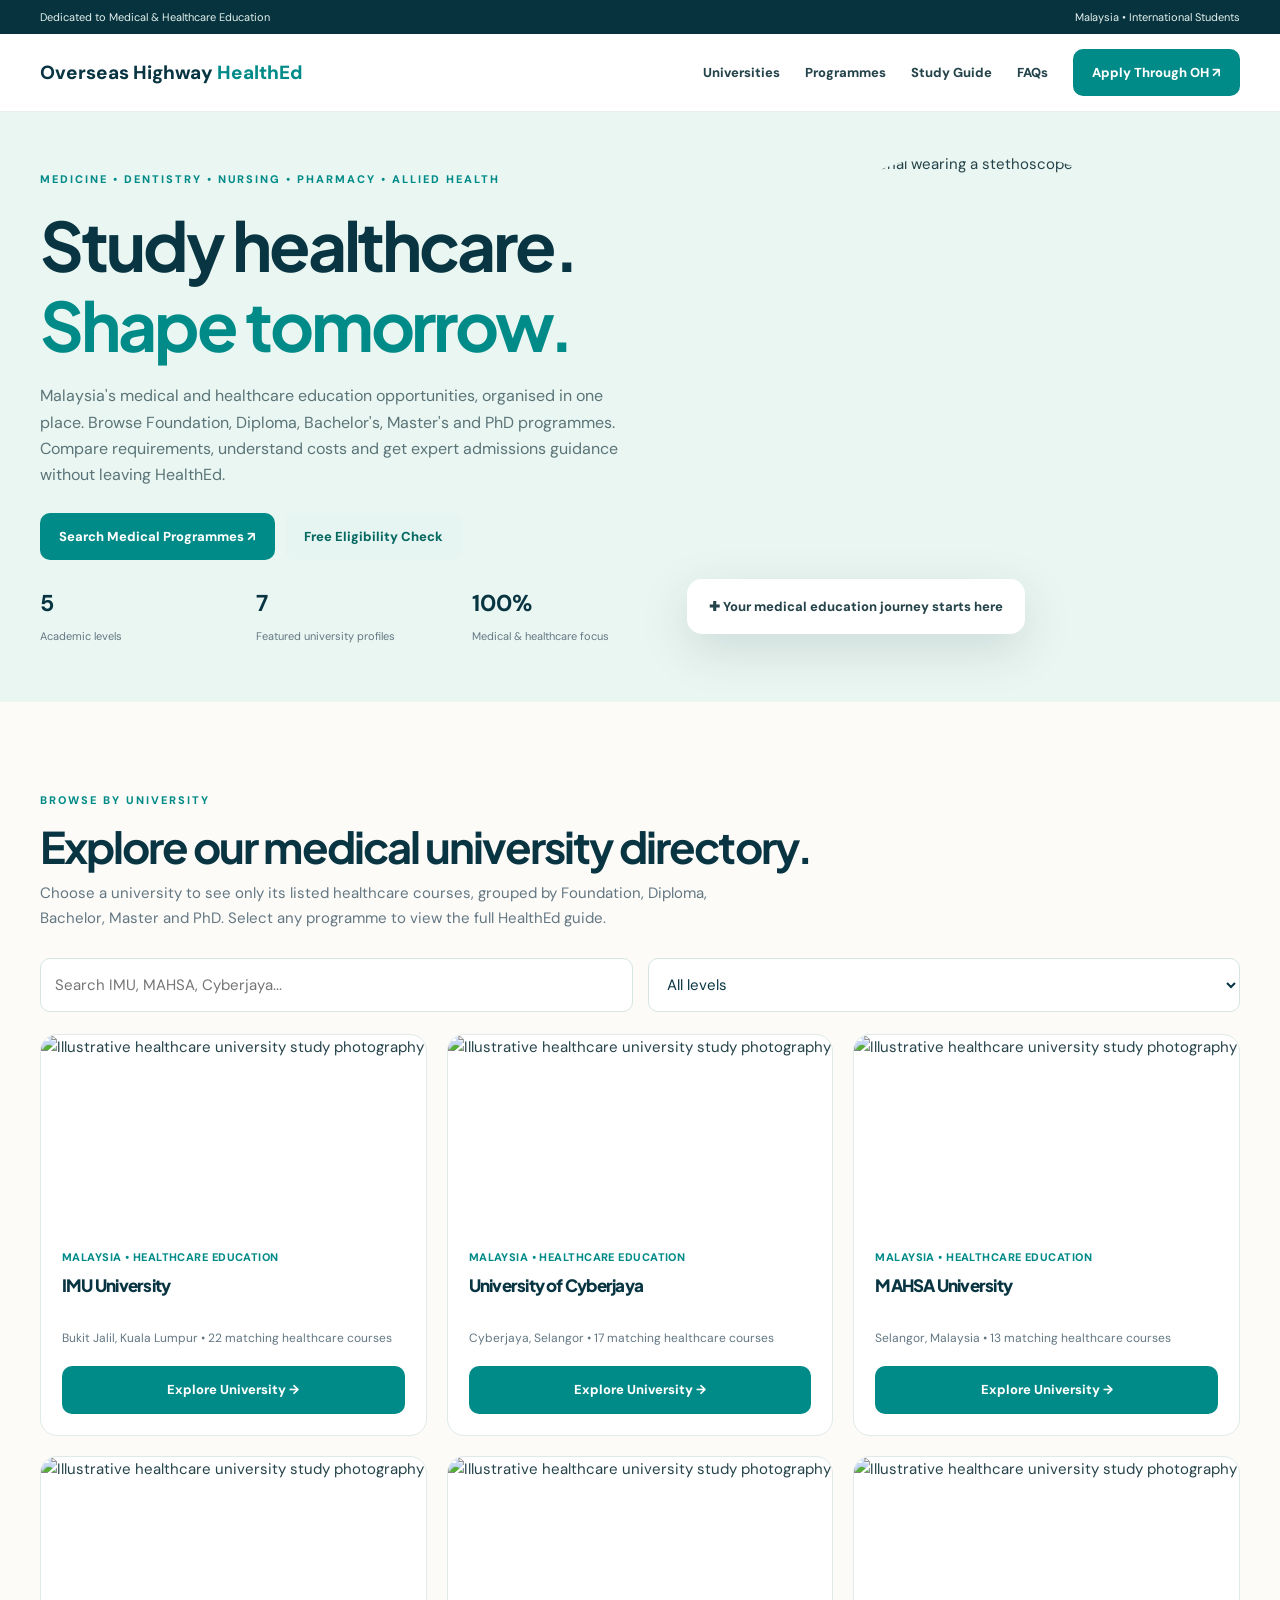
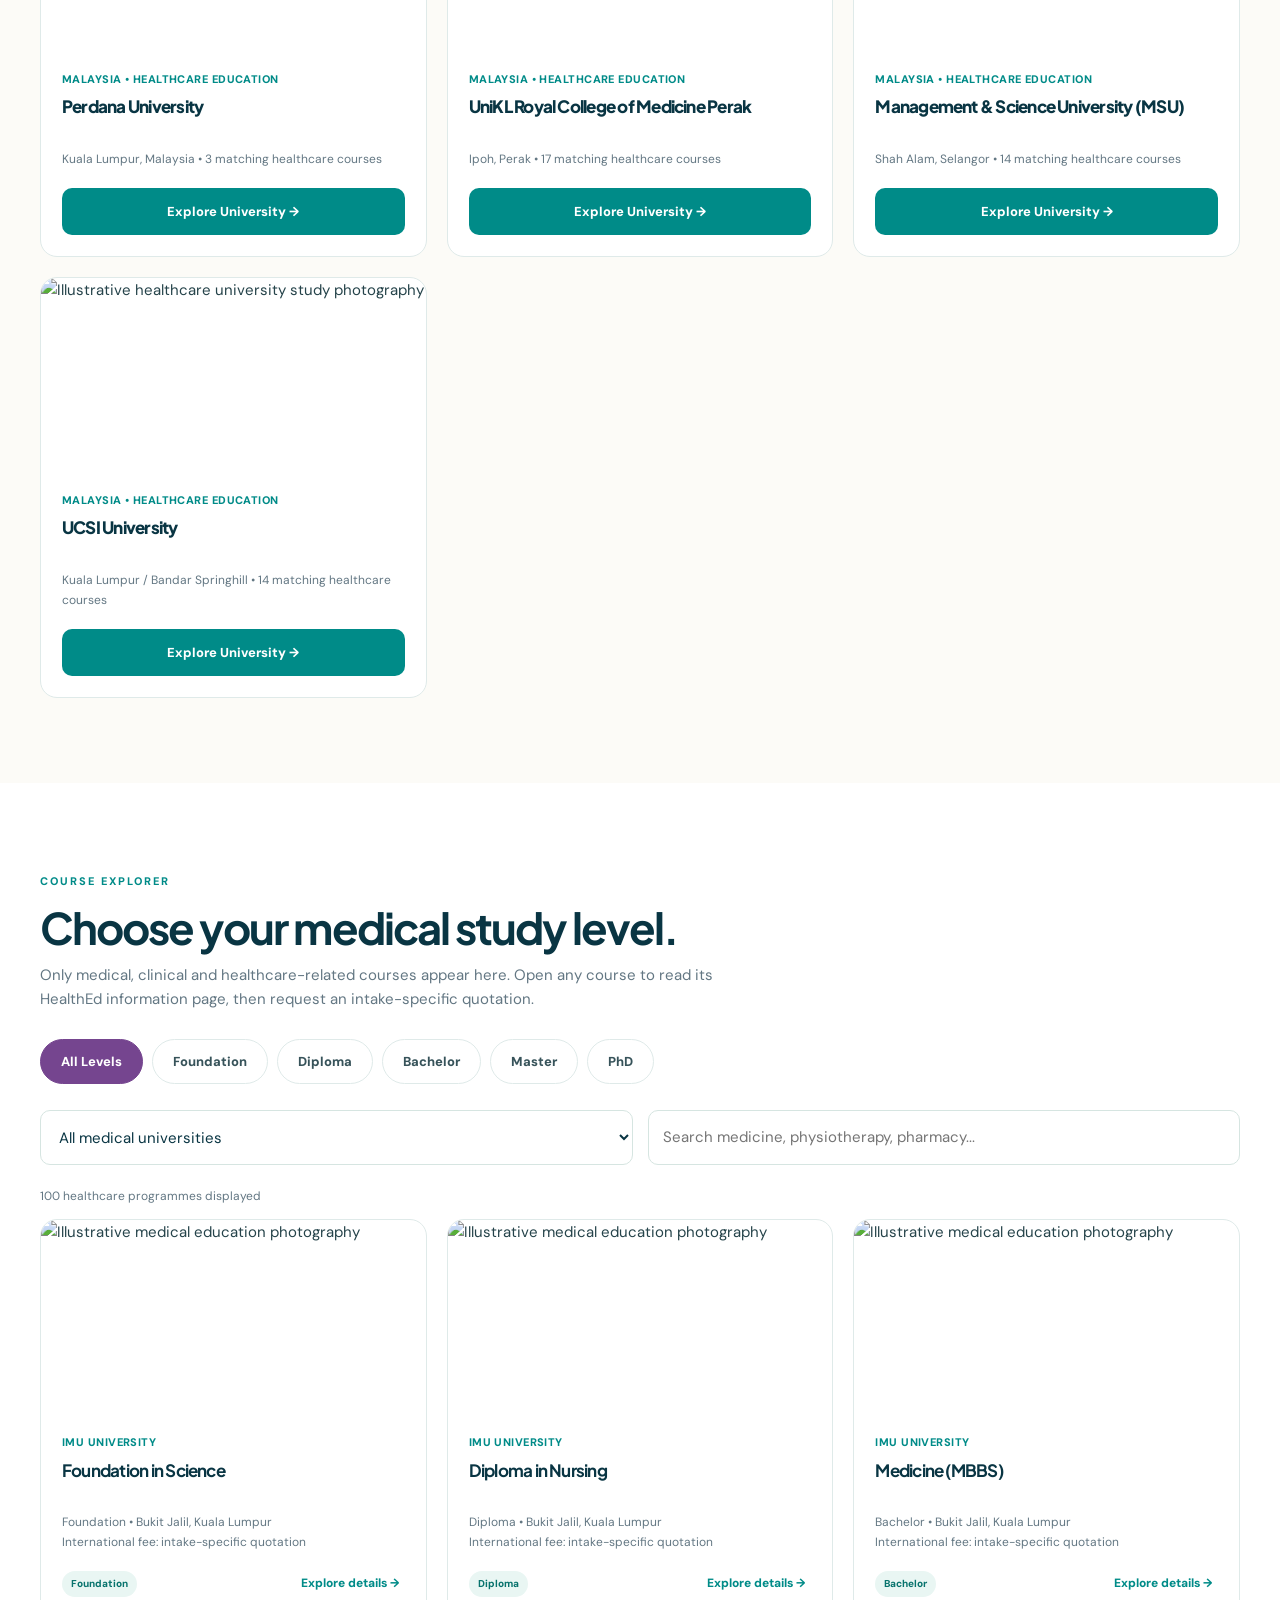
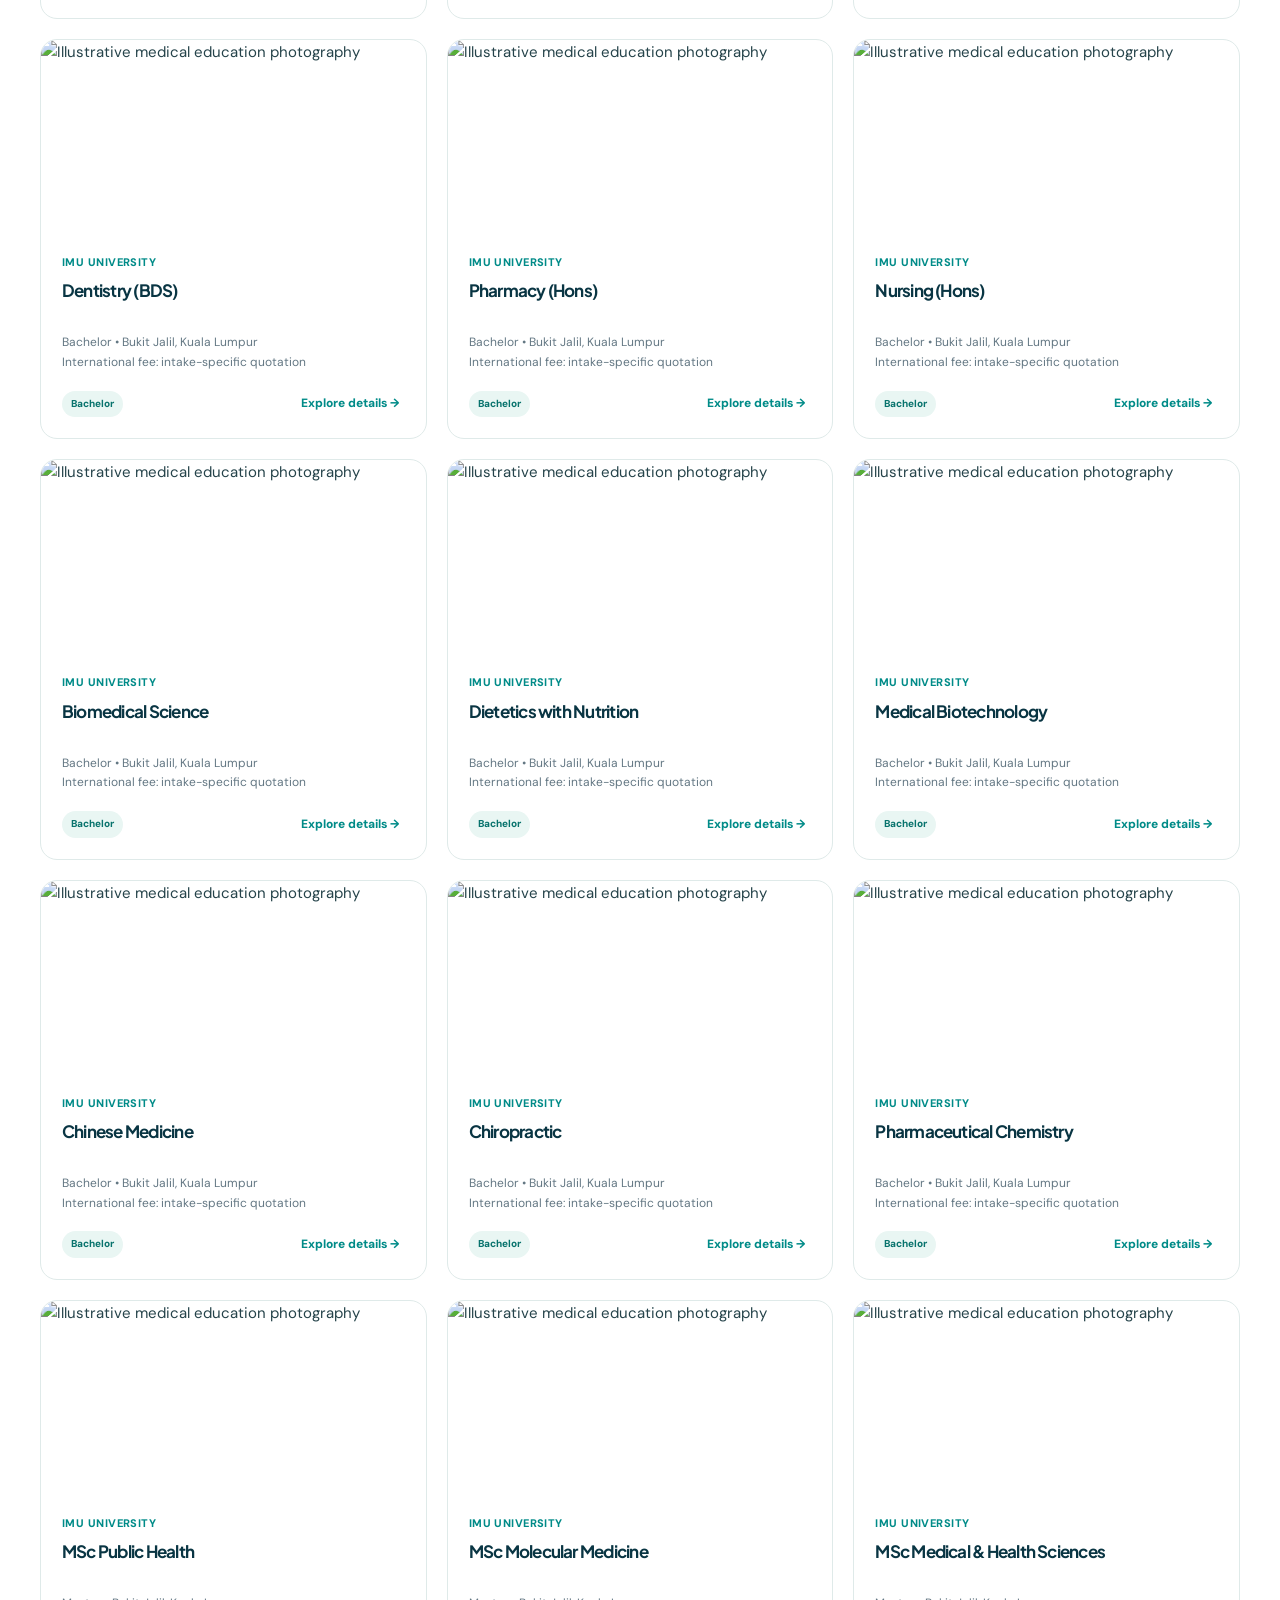
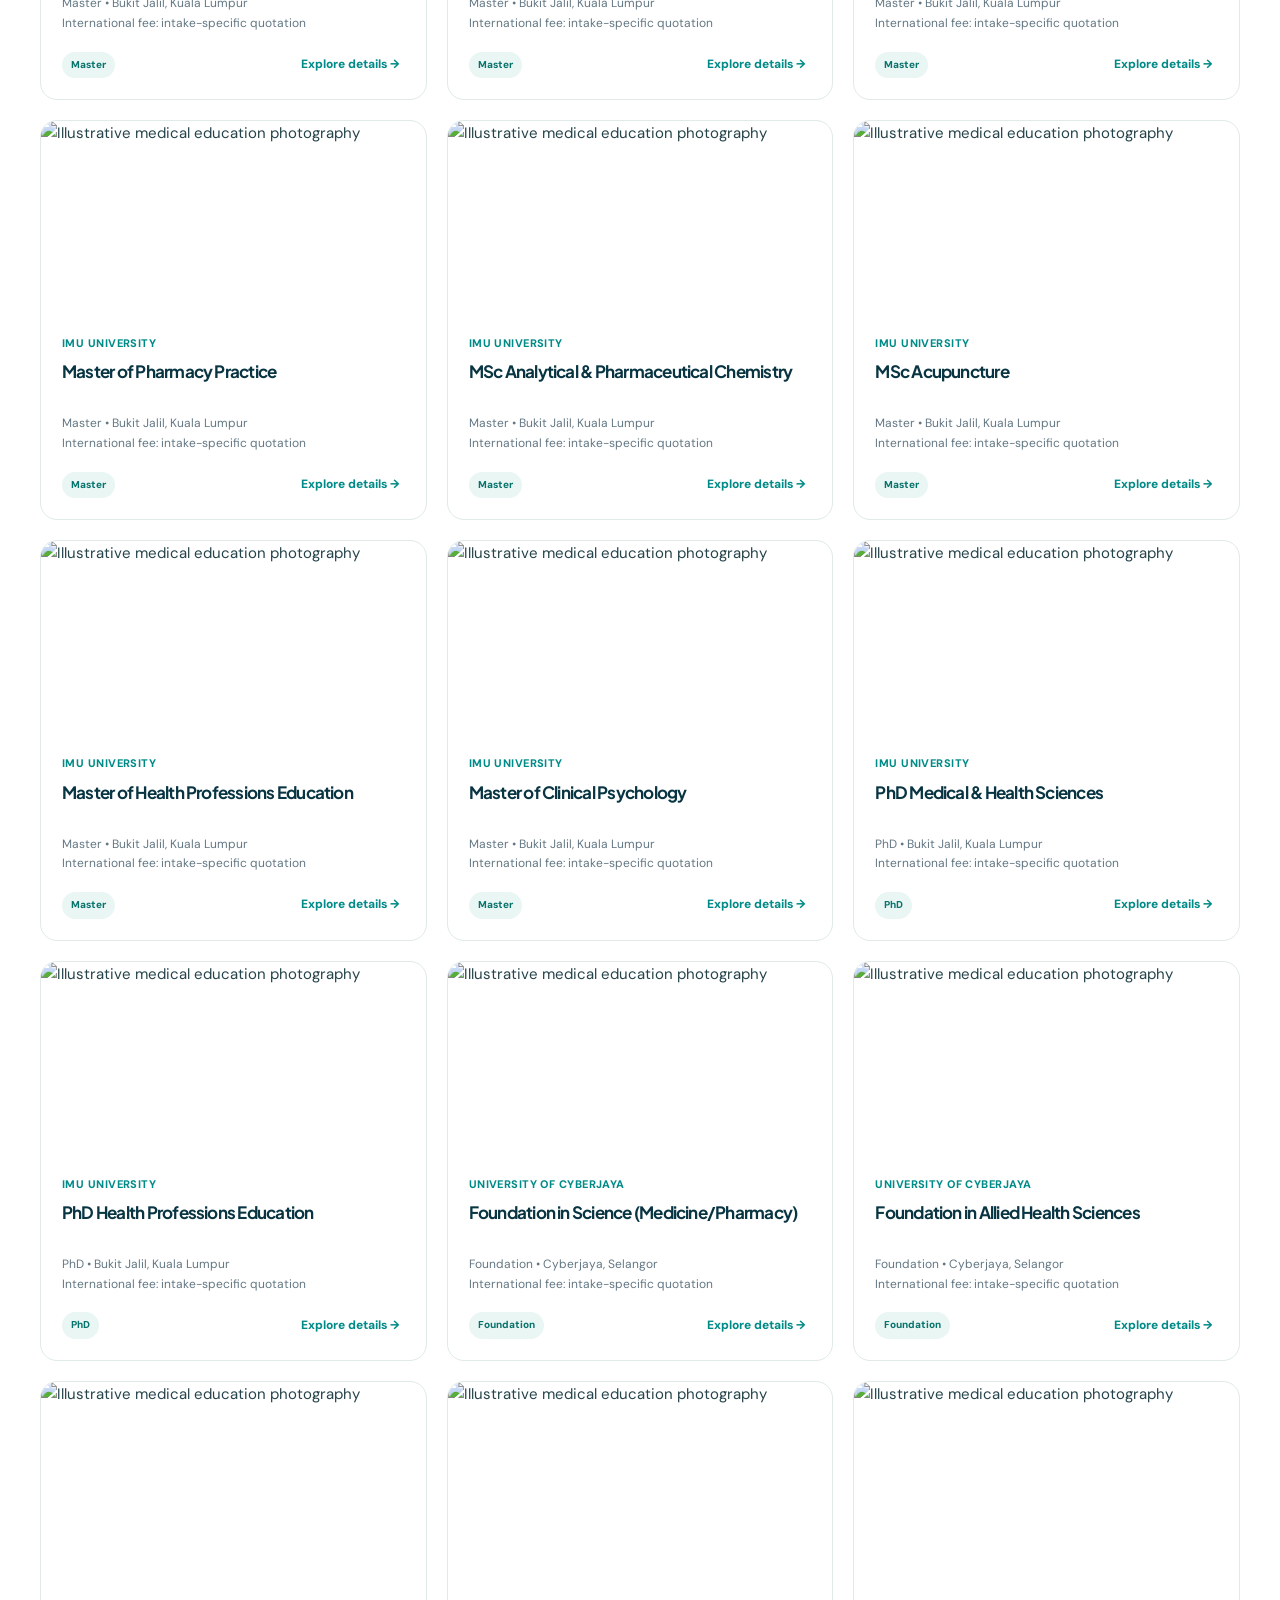
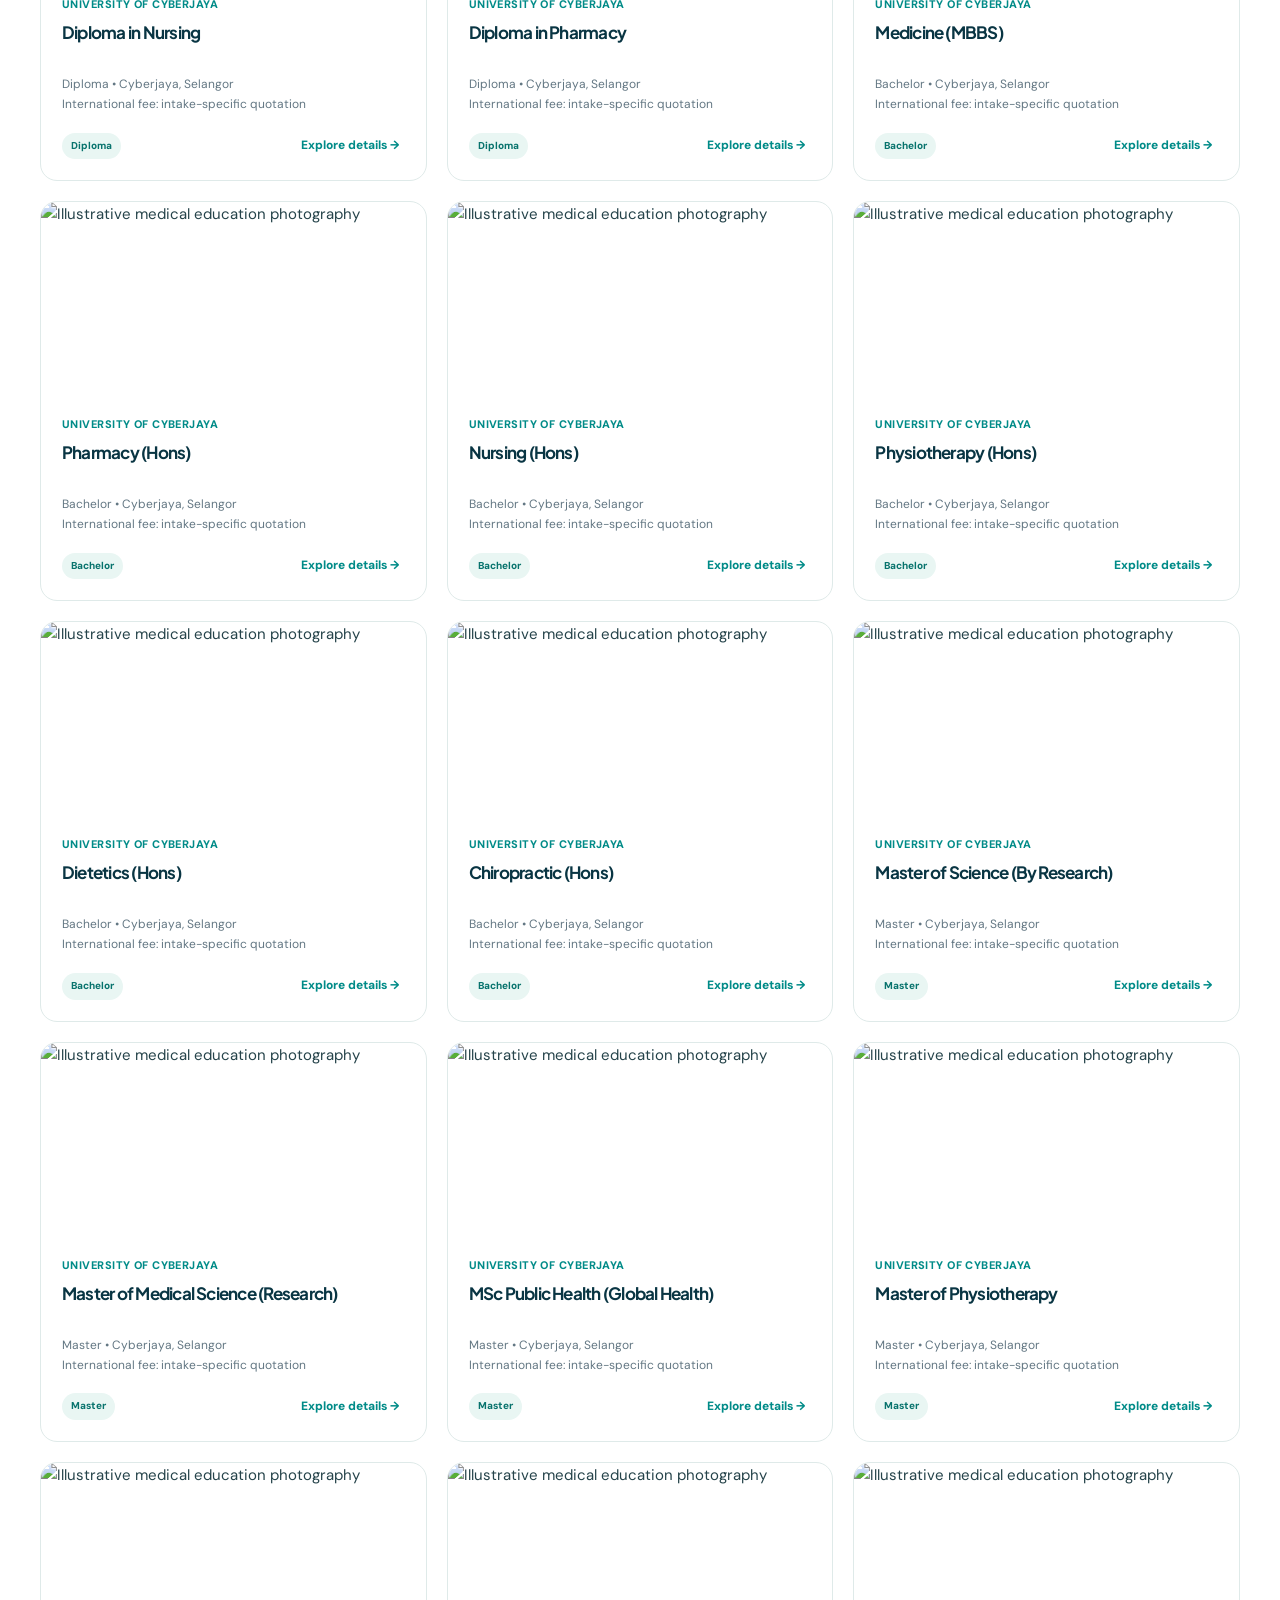
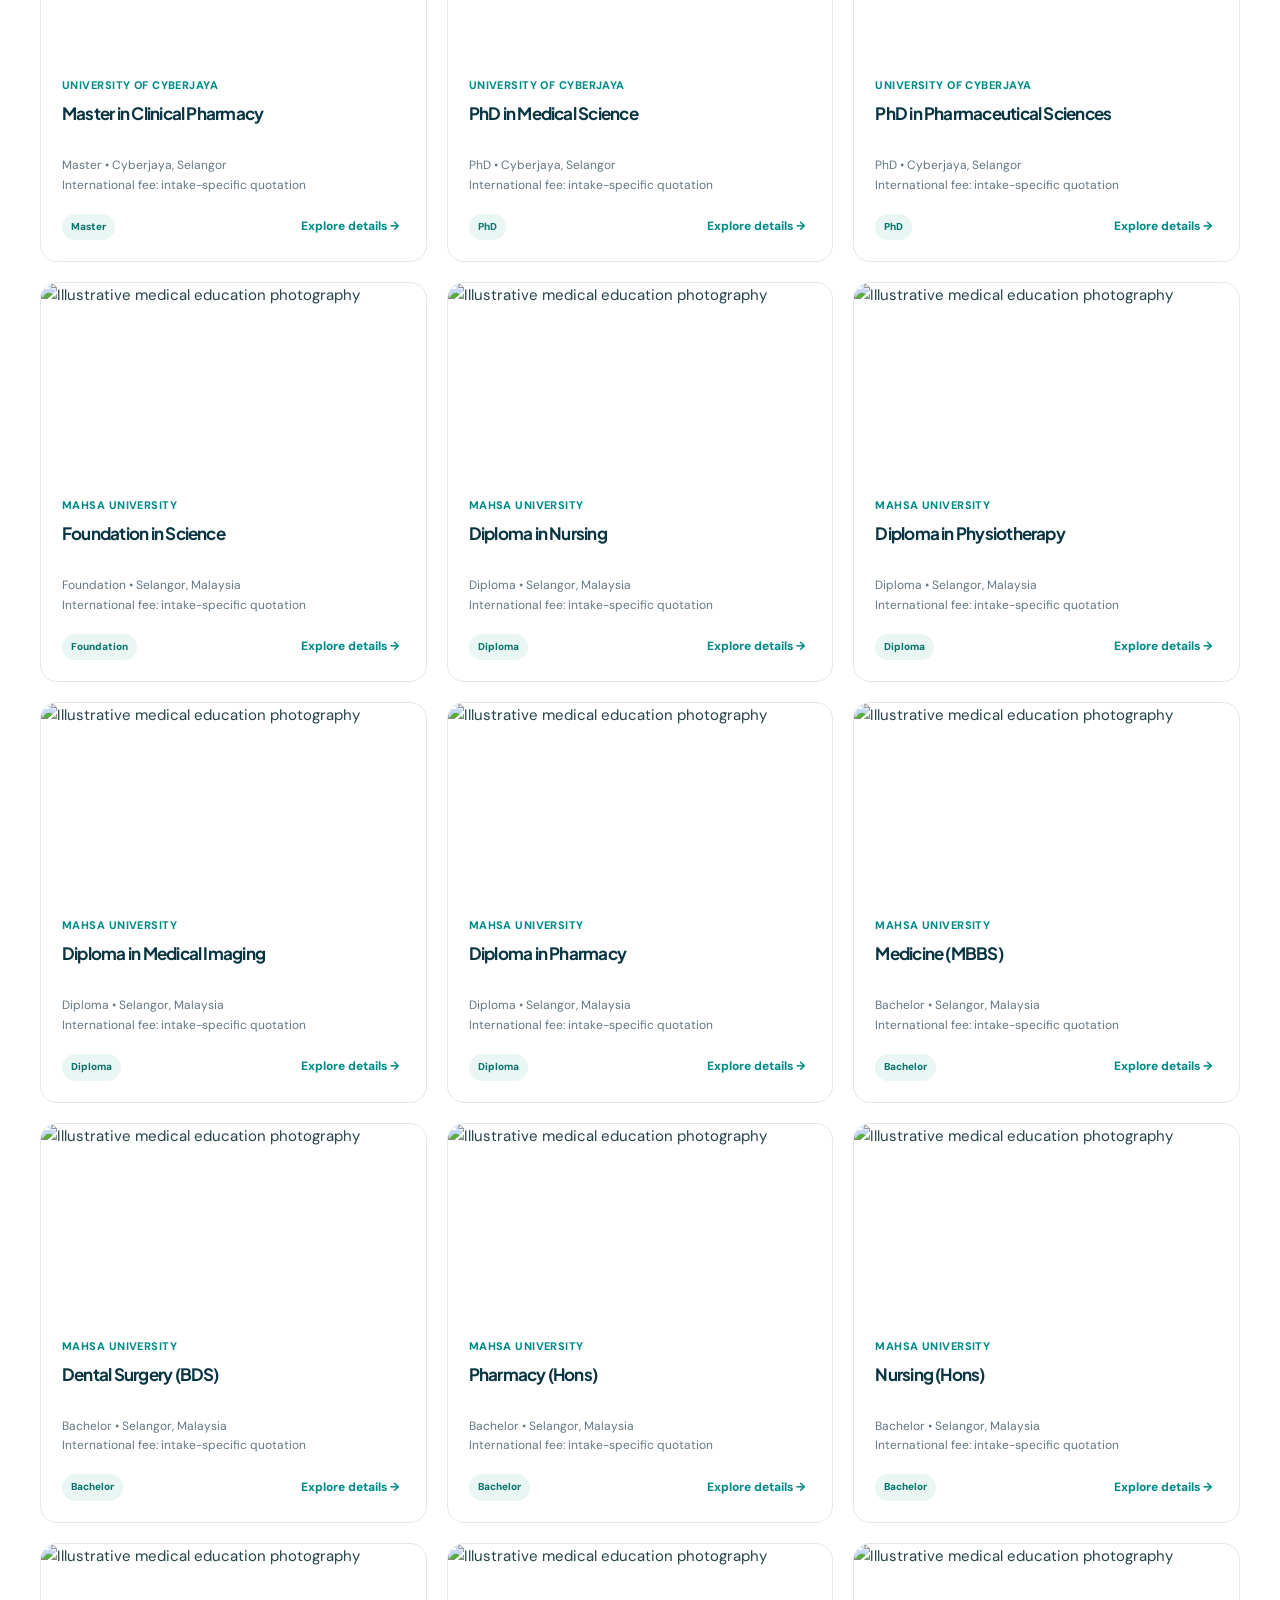
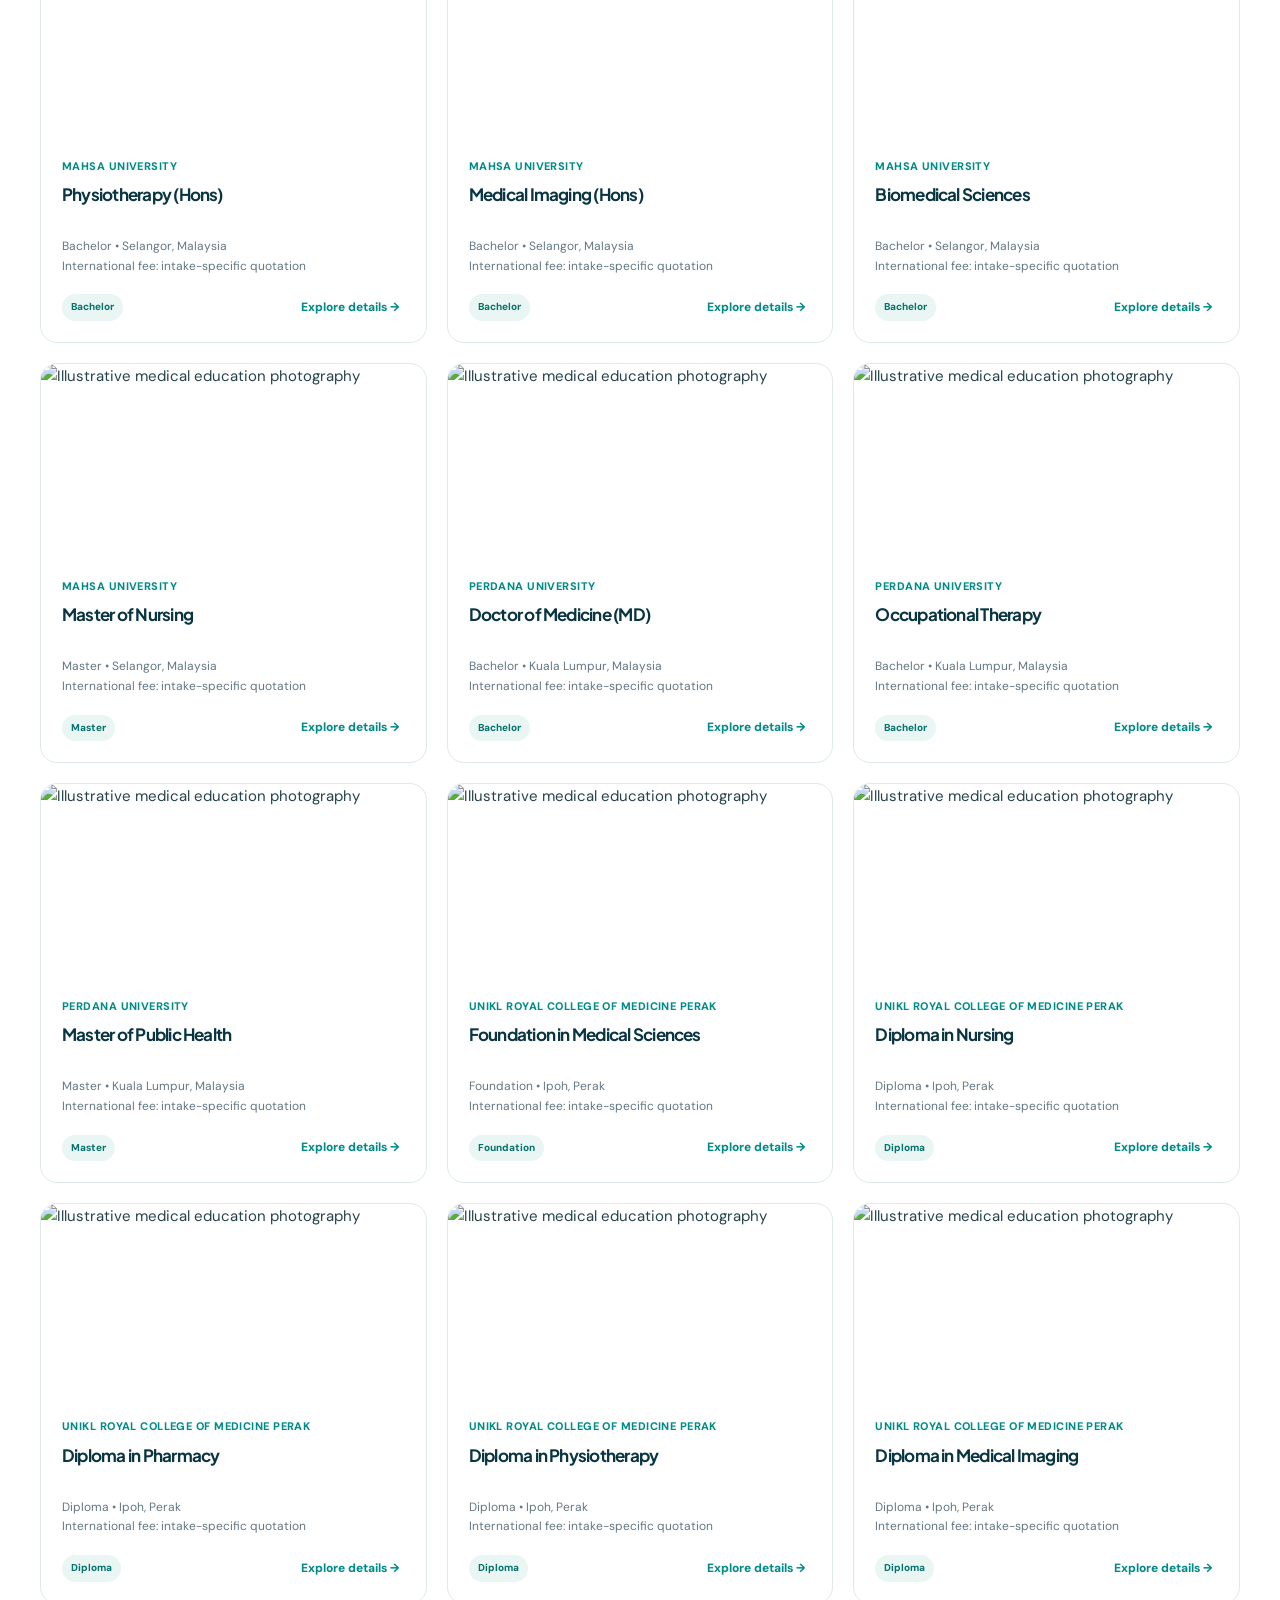
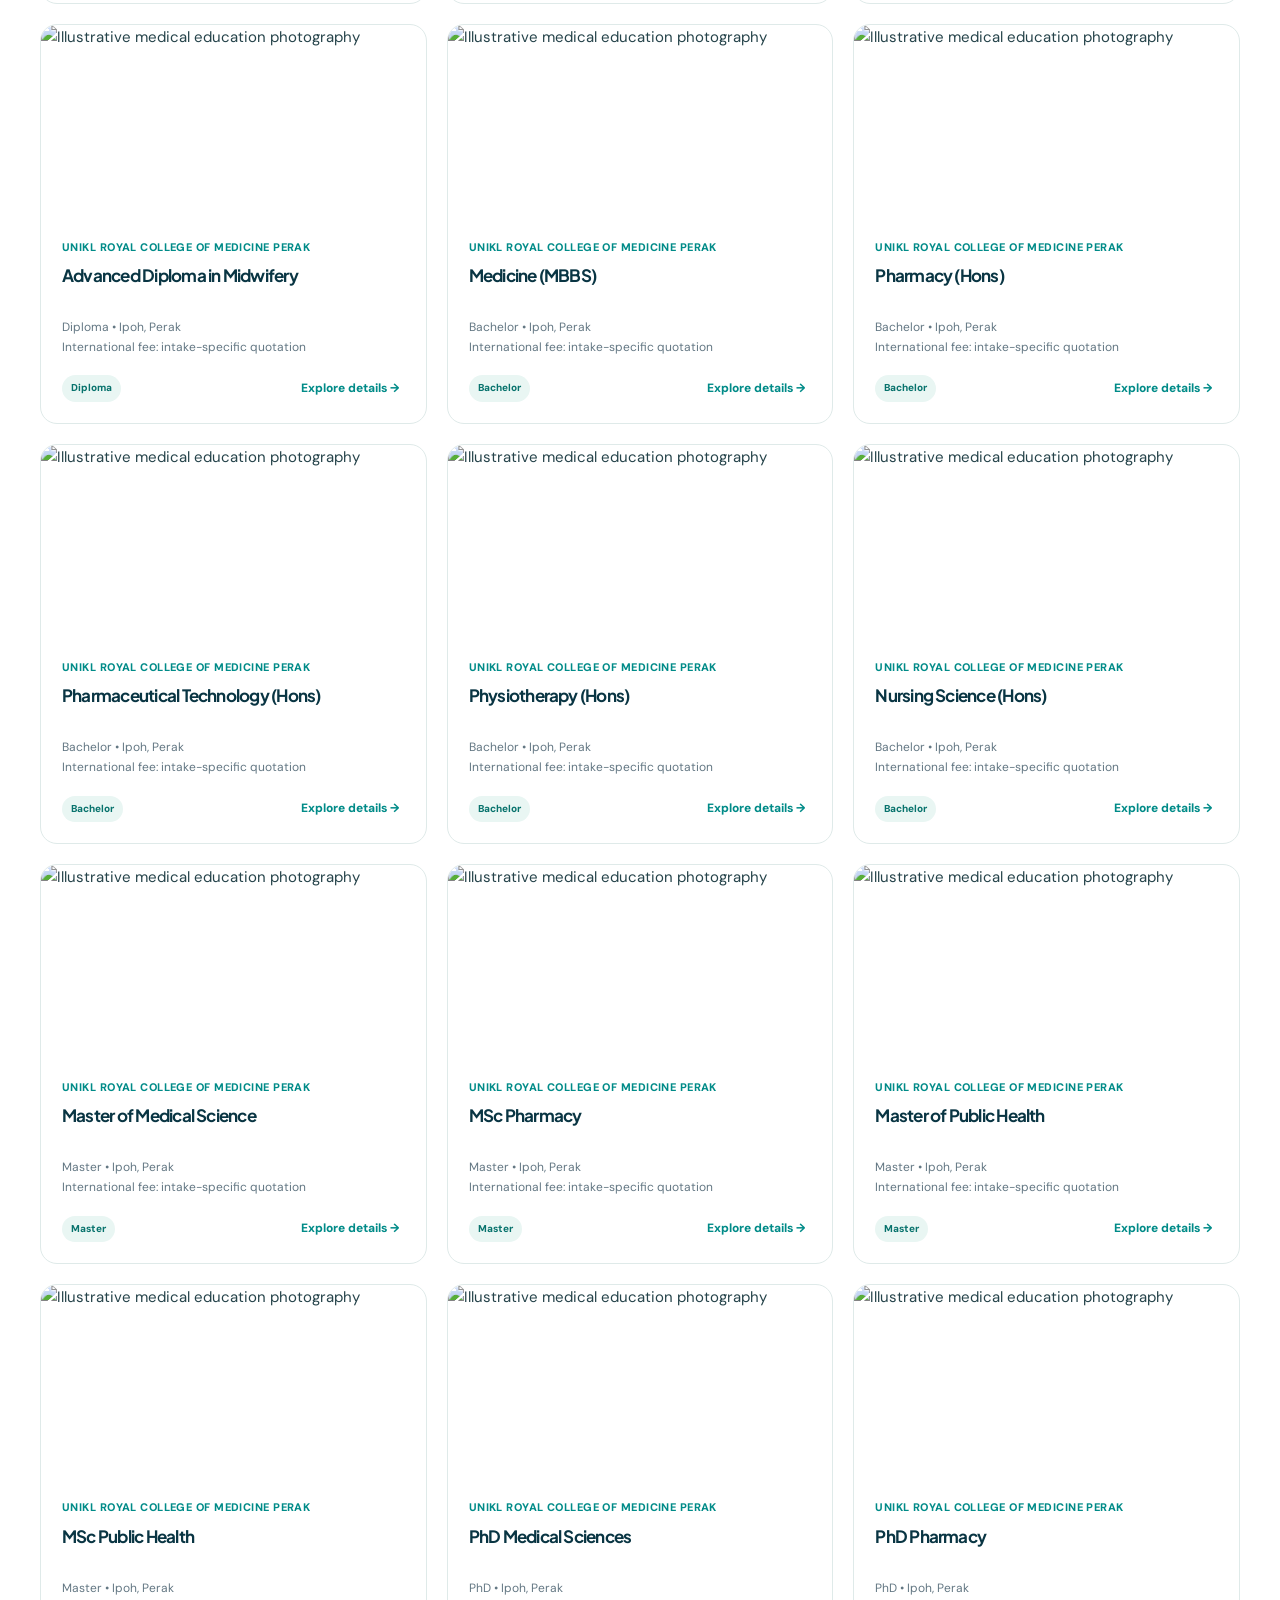
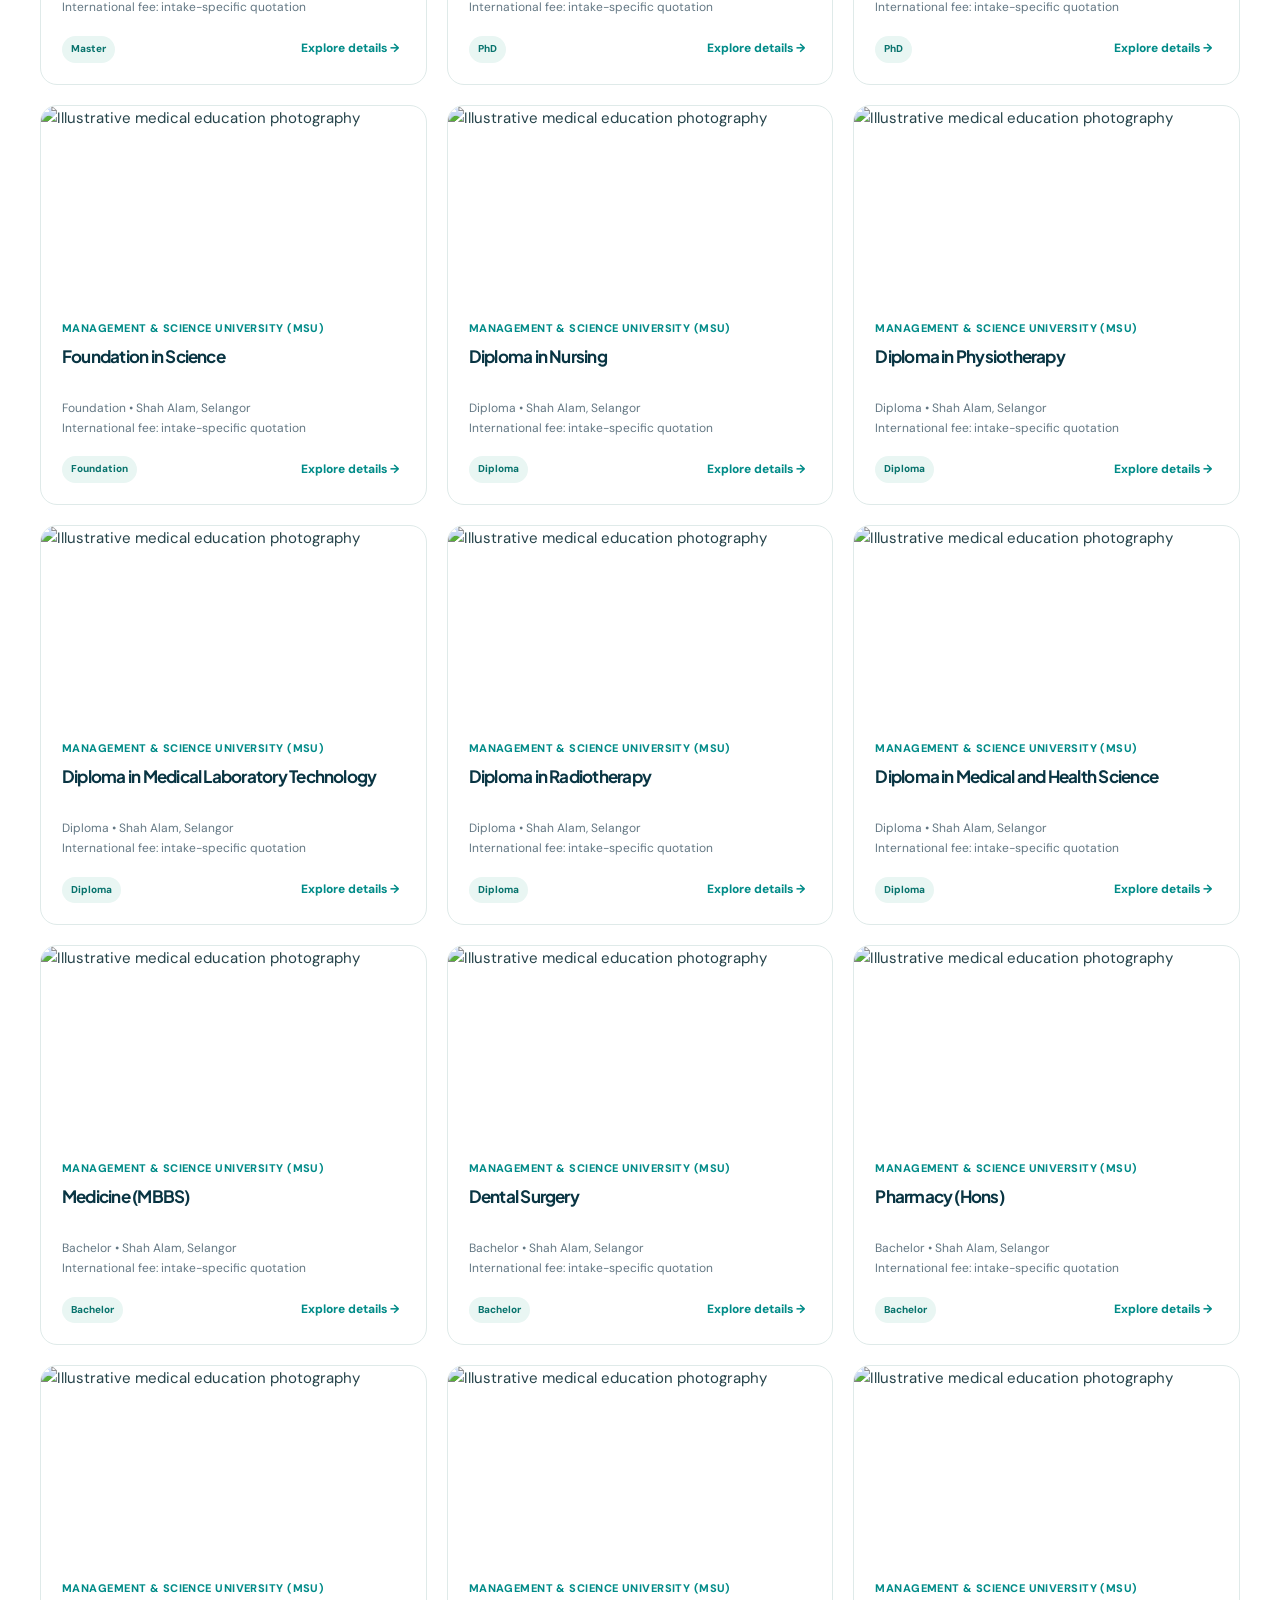
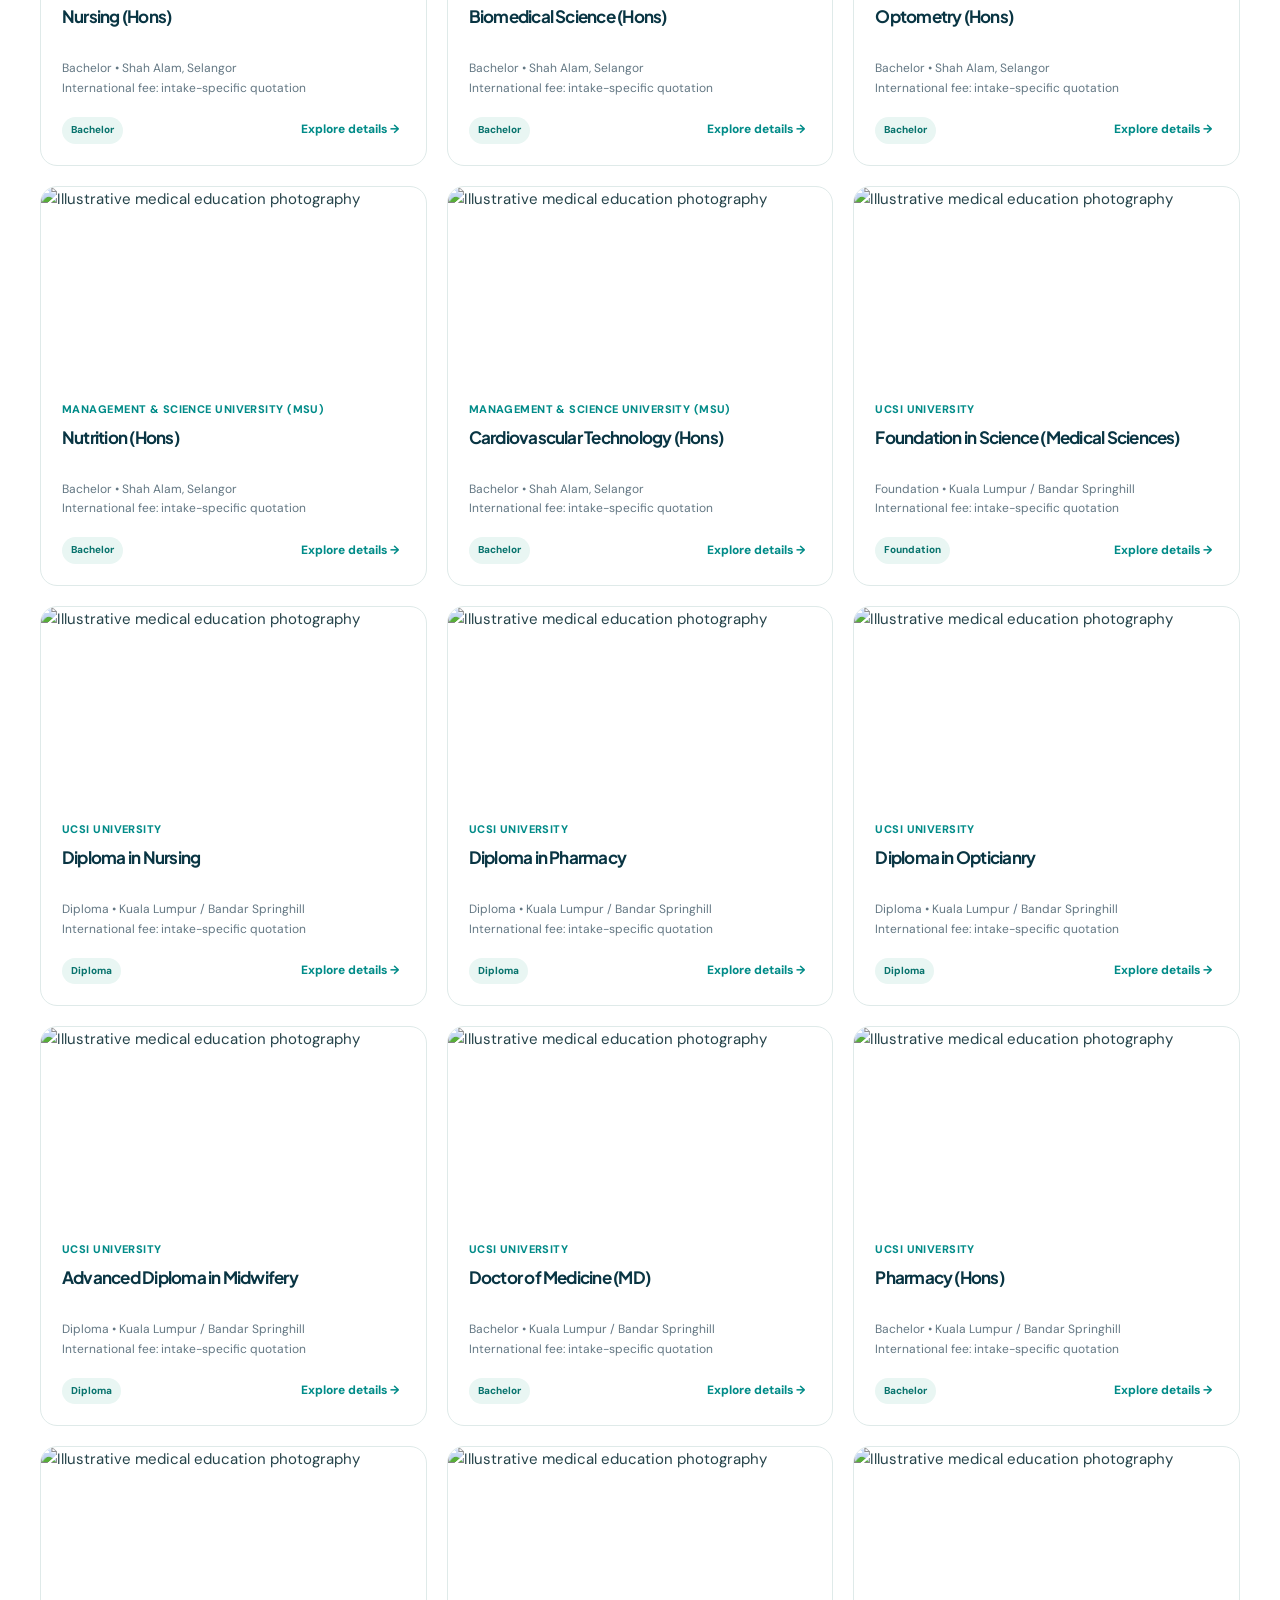
==== commit 37ebccaf: "Align Explore programme navigation and cards with sitewide premium layouts" ====
--- a/explore.html
+++ b/explore.html
@@ -1,5 +1,5 @@
 <!doctype html><html lang="en"><head><meta charset="utf-8"><meta name="viewport" content="width=device-width,initial-scale=1"><meta name="description" content="Explore Malaysia's medical and healthcare programmes by qualification level, institution, entry criteria and budget. Apply with Overseas Highway HealthEd."><title>Explore Medical Programmes | Overseas Highway HealthEd</title><link rel="preconnect" href="https://fonts.googleapis.com"><link rel="preconnect" href="https://fonts.gstatic.com" crossorigin><link href="https://fonts.googleapis.com/css2?family=DM+Sans:wght@400;500;600;700;800&family=Plus+Jakarta+Sans:wght@400;500;600;700;800&display=swap" rel="stylesheet"><style>
-:root{--ink:#093543;--teal:#008b88;--mint:#eaf8f5;--cream:#fcfbf7;--muted:#637783;--line:#dfeae9;--coral:#ffad88}*{box-sizing:border-box}html{scroll-behavior:smooth}body{margin:0;color:#25434a;font:15px/1.65 'DM Sans',sans-serif;background:white}h1,h2,h3,h4{font-family:'Plus Jakarta Sans',sans-serif;letter-spacing:-.045em;line-height:1.18;color:var(--ink)}a{text-decoration:none;color:inherit}button,input,select,textarea{font:inherit}button{cursor:pointer}img{width:100%;object-fit:cover;display:block}.shell{width:min(1200px,calc(100% - 40px));margin:auto}.topline{background:#07333e;color:#e4f1ee;padding:8px 0;font-size:11px}.topline .shell{display:flex;justify-content:space-between}.nav{position:sticky;top:0;z-index:20;background:white;border-bottom:1px solid #e8efeb}.nav .shell{display:flex;align-items:center;justify-content:space-between;gap:20px;height:77px}.brand{font-size:19px;font-weight:800;color:var(--ink)}.brand span{color:var(--teal)}.navlinks{display:flex;align-items:center;gap:25px;font-size:13px;font-weight:800}.navlinks a:hover{color:var(--teal)}.btn{background:var(--teal);color:#fff;border:none;display:inline-flex;align-items:center;justify-content:center;gap:8px;padding:13px 19px;border-radius:10px;font-weight:800;font-size:13px}.btn:hover{background:#006d6a}.btn.white{background:white;color:var(--ink)}.btn.light{background:#e6f5f1;color:#076761}.eyebrow{text-transform:uppercase;letter-spacing:.18em;font-size:11px;color:var(--teal);font-weight:800}.hero{background:#eaf6f1;overflow:hidden}.herogrid{display:grid;grid-template-columns:1.1fr .9fr;min-height:590px;align-items:center;gap:50px}.hero h1{font-size:clamp(40px,5.3vw,68px);margin:14px 0 18px}.hero h1 i{font-style:normal;color:var(--teal)}.hero p{max-width:580px;color:#5a7478;font-size:16px}.hero .actions{display:flex;gap:10px;flex-wrap:wrap;margin:24px 0}.heroart{height:510px;position:relative}.heroart img{height:100%;border-radius:250px 250px 18px 18px;object-position:50% 25%}.heroart .note{position:absolute;bottom:28px;left:-36px;background:white;padding:17px 22px;box-shadow:0 15px 50px #092e3b22;border-radius:15px;font-size:13px;font-weight:800}.stats{display:grid;grid-template-columns:repeat(3,1fr);gap:16px;margin-top:25px}.stat strong{display:block;font-size:23px;color:var(--ink)}.stat small{font-size:11px;color:var(--muted)}.block{padding:85px 0}.sectionhead{display:flex;justify-content:space-between;align-items:end;gap:24px;margin-bottom:27px}.sectionhead h2{font-size:clamp(29px,3.4vw,44px);margin:9px 0}.sectionhead p{color:var(--muted);max-width:700px;margin:0}.levels{display:flex;gap:9px;flex-wrap:wrap;margin:26px 0}.tab{border:1px solid var(--line);background:white;border-radius:40px;padding:11px 20px;color:#37535a;font-size:13px;font-weight:800}.tab.active{background:var(--ink);color:white;border-color:var(--ink)}.filterbar{display:grid;grid-template-columns:1fr 1fr;gap:15px;margin-bottom:22px}.filterbar select,.filterbar input{width:100%;border:1px solid #d6e5e1;padding:14px;border-radius:10px;color:var(--ink);background:#fff}.results{display:grid;grid-template-columns:repeat(3,minmax(0,1fr));gap:20px}.pcard{border:1px solid var(--line);border-radius:17px;overflow:hidden;background:white;display:flex;flex-direction:column;transition:.2s}.pcard:hover{transform:translateY(-4px);box-shadow:0 15px 45px #07394317}.pcard img{height:192px}.uni-title{font:800 clamp(24px,3.4vw,42px)/1.17 "Plus Jakarta Sans",sans-serif;letter-spacing:-.045em;color:var(--ink);margin:12px 0}.uni-course-list{display:grid;grid-template-columns:repeat(2,minmax(0,1fr));gap:15px;margin:20px 0 34px}.uni-course{border:1px solid var(--line);background:#fff;padding:24px;border-radius:17px}.uni-course h3{font-size:clamp(20px,2.4vw,29px);margin:8px 0;min-height:0}.uni-course strong{display:block;color:var(--teal);font-size:14px}.uni-course p{font-size:13px;color:var(--muted)}.uni-course .link{padding:10px 0}.university-profile{background:var(--mint);border-radius:20px;padding:32px;margin-bottom:22px}.degree-hero{background:linear-gradient(115deg,#eaf8f4,#fff);padding:27px;border-radius:15px;margin:15px 0}.degree-hero h2{font-size:clamp(27px,4vw,45px);margin:8px 0}.degree-hero h3{font-size:clamp(18px,2.3vw,25px);color:var(--teal);margin:5px 0}.fee-table{width:100%;border-collapse:collapse;font-size:13px;margin:12px 0 20px}.fee-table th,.fee-table td{border-bottom:1px solid var(--line);padding:12px;text-align:left}.fee-table th{background:#f1faf7;color:var(--ink)}.profile-back{margin-bottom:20px}.bigprogram{font-size:clamp(30px,4.5vw,49px)!important;line-height:1.18}.cardbody{padding:21px;display:flex;flex-direction:column;flex:1}.unilabel{color:var(--teal);font-size:11px;font-weight:800;text-transform:uppercase;letter-spacing:.04em}.pcard h3{font-size:17px;margin:9px 0 11px;min-height:42px}.pcard p{color:var(--muted);font-size:12px;margin:0 0 18px}.cardfoot{margin-top:auto;display:flex;justify-content:space-between;align-items:center;gap:5px}.chip{border-radius:30px;background:#e9f6f3;padding:5px 9px;font-size:10px;color:#08736d;font-weight:800}.link{background:none;color:var(--teal);font-size:12px;font-weight:800;border:0}.pale{background:var(--cream)}.featuregrid{display:grid;grid-template-columns:1fr 1fr;gap:55px;align-items:center}.featuregrid img{border-radius:22px;height:465px}.featuregrid h2{font-size:clamp(31px,3.4vw,44px)}.checks{padding:0;list-style:none}.checks li{padding:11px 0;font-weight:700;font-size:14px}.checks li:before{content:'✓';margin-right:13px;color:var(--teal)}.videoarea{background:var(--ink);border-radius:22px;color:white;overflow:hidden;display:grid;grid-template-columns:1fr 1fr;align-items:center}.videoarea img{height:320px}.videoarea iframe{display:block;width:100%;height:340px;border:0}.gallery{display:grid;grid-template-columns:repeat(3,1fr);gap:16px;margin-top:20px}.gallery img{height:185px;border-radius:13px}.gallery figure{margin:0}.gallery figcaption{font-size:12px;color:var(--muted);margin-top:8px}@media(max-width:700px){.gallery{grid-template-columns:1fr}.gallery img{height:215px}}.videoarea article{padding:35px}.videoarea h2{color:white}.videoarea p{color:#c9dddd;font-size:13px}.videoarea .eyebrow{color:#9fe3d7}.tipgrid{display:grid;grid-template-columns:repeat(3,1fr);gap:17px}.tip{border:1px solid var(--line);padding:24px;border-radius:16px;background:white}.tip h3{font-size:17px;margin:8px 0}.tip p{font-size:13px;color:var(--muted)}.faq details{border-bottom:1px solid var(--line);padding:20px 0}.faq summary{font-weight:800;cursor:pointer}.faq p{font-size:13px;color:var(--muted)}.leadbox{background:var(--ink);border-radius:22px;color:white;padding:42px;display:grid;grid-template-columns:1fr 1fr;gap:42px}.leadbox h2{color:white;font-size:36px}.leadbox p{color:#c1d7d6}.form{background:white;padding:25px;border-radius:15px}.form h3{font-size:20px;margin:0 0 14px}.formgrid{display:grid;grid-template-columns:1fr 1fr;gap:10px}.formgrid input,.formgrid select,.formgrid textarea{min-width:0;padding:12px;border:1px solid #d6e5e1;border-radius:8px;font-size:13px}.formgrid textarea{grid-column:1/-1}.form .btn{margin-top:12px;width:100%}.form small{display:block;color:var(--muted);font-size:10px;margin-top:12px}.footer{background:#062c35;color:#bfd3d2;padding:40px 0;margin-top:80px}.footer .shell{display:flex;justify-content:space-between;gap:20px;flex-wrap:wrap;font-size:12px}.modal{position:fixed;z-index:100;inset:0;background:#062731ca;display:none;align-items:center;justify-content:center;padding:18px}.modal.show{display:flex}.dialog{background:#fff;border-radius:19px;width:min(820px,100%);max-height:92vh;overflow:auto;padding:28px}.dialoghead{display:flex;justify-content:space-between;align-items:start}.dialoghead h2{margin:8px 0}.close{border:0;background:#edf7f3;font-size:23px;border-radius:10px;width:40px;height:40px}.facts{display:grid;grid-template-columns:repeat(2,1fr);gap:10px;margin:18px 0}.fact{border-radius:10px;background:#f2f9f6;padding:13px;font-size:13px}.fact b{display:block;color:var(--ink)}.dialog p,.dialog li{font-size:13px}.dialog ul{padding-left:20px}.warning{border-left:3px solid var(--teal);background:#f3f9f5;padding:15px;color:#536e71;font-size:12px;margin:17px 0}.empty{padding:25px;background:#f3faf7;border-radius:14px;color:var(--muted)}@media(max-width:960px){.results{grid-template-columns:repeat(2,1fr)}.herogrid{gap:20px}.heroart{height:440px}.stats{grid-template-columns:1fr 1fr}}@media(max-width:700px){.uni-course-list{grid-template-columns:1fr}.university-profile{padding:22px}.navlinks a:not(.btn){display:none}.herogrid,.featuregrid,.leadbox,.videoarea{grid-template-columns:1fr}.herogrid{padding:50px 0}.heroart{height:340px}.heroart .note{left:0}.sectionhead{align-items:start;flex-direction:column}.block{padding:60px 0}.results,.tipgrid{grid-template-columns:1fr}.filterbar{grid-template-columns:1fr}.featuregrid img{height:300px}.leadbox{padding:22px}.formgrid{grid-template-columns:1fr}.formgrid textarea{grid-column:1}.facts{grid-template-columns:1fr}.videoarea img{height:240px}} </style></head><body><div class="topline"><div class="shell"><span>Dedicated to Medical & Healthcare Education</span><span>Malaysia • International Students</span></div></div><header class="nav"><div class="shell"><a class="brand" href="index.html">Overseas Highway <span>HealthEd</span></a><nav class="navlinks"><a href="universities.html">Universities</a><a href="#programmes">Programmes</a><a href="#guidance">Study Guide</a><a href="#questions">FAQs</a><a class="btn" href="#apply">Apply Through OH ↗</a></nav></div></header><main><section class="hero"><div class="shell herogrid"><div><span class="eyebrow">Medicine • Dentistry • Nursing • Pharmacy • Allied Health</span><h1>Study healthcare. <i>Shape tomorrow.</i></h1><p>Malaysia's medical and healthcare education opportunities, organised in one place. Browse Foundation, Diploma, Bachelor's, Master's and PhD programmes. Compare requirements, understand costs and get expert admissions guidance without leaving HealthEd.</p><div class="actions"><a class="btn" href="#programmes">Search Medical Programmes ↗</a><a class="btn light" href="#apply">Free Eligibility Check</a></div><div class="stats"><div class="stat"><strong>5</strong><small>Academic levels</small></div><div class="stat"><strong>7</strong><small>Featured university profiles</small></div><div class="stat"><strong>100%</strong><small>Medical & healthcare focus</small></div></div></div><div class="heroart"><img src="https://images.unsplash.com/photo-1559839734-2b71ea197ec2?auto=format&fit=crop&w=1100&q=85" alt="Healthcare professional wearing a stethoscope"><div class="note">✚ Your medical education journey starts here</div></div></div></section><section class="block pale" id="universities"><div class="shell"><div class="sectionhead"><div><span class="eyebrow">Browse by university</span><h2>Explore our medical university directory.</h2><p>Choose a university to see only its listed healthcare courses, grouped by Foundation, Diploma, Bachelor, Master and PhD. Select any programme to view the full HealthEd guide.</p></div></div><div class="filterbar"><input id="universitySearch" placeholder="Search IMU, MAHSA, Cyberjaya..." aria-label="Search by university"><select id="universityLevel" aria-label="University course level"><option value="">All levels</option><option>Foundation</option><option>Diploma</option><option>Bachelor</option><option>Master</option><option>PhD</option></select></div><div id="uniGallery" class="results"></div><div id="uniDetail" style="display:none" aria-live="polite"></div></div></section><section class="block" id="programmes"><div class="shell"><div class="sectionhead"><div><span class="eyebrow">Course explorer</span><h2>Choose your medical study level.</h2><p>Only medical, clinical and healthcare-related courses appear here. Open any course to read its HealthEd information page, then request an intake-specific quotation.</p></div></div><div class="levels" id="tabs"></div><div class="filterbar"><select id="university" aria-label="Select university"><option value="">All medical universities</option></select><input id="q" placeholder="Search medicine, physiotherapy, pharmacy..." aria-label="Search programmes"></div><p style="font-size:12px;color:var(--muted)" id="count"></p><div class="results" id="results"></div></div></section><section class="block pale" id="guidance"><div class="shell featuregrid"><div><img loading="lazy" src="https://images.unsplash.com/photo-1576091160399-112ba8d25d1d?auto=format&fit=crop&w=950&q=85" alt="Healthcare staff discussing clinical information"></div><div><span class="eyebrow">The HealthEd difference</span><h2>More than a university list. Your medical study roadmap.</h2><p style="color:var(--muted)">Get important information together: education level, course content, science requirements, English proficiency, estimated study planning costs and clinical training questions.</p><ul class="checks"><li>University and programme-specific admissions guidance</li><li>International tuition and first payment quotation requests</li><li>Accreditation, licensing and home-country recognition checklist</li><li>Scholarship, visa, refund and academic documents checklist</li><li>Personalised follow-up with Overseas Highway</li></ul><a class="btn" href="#apply">Discuss My Medical Career ↗</a></div></div></section><section class="block"><div class="shell"><div class="videoarea"><article><span class="eyebrow">Campus & clinical learning</span><h2>A closer look at healthcare learning.</h2><p>From anatomy laboratories to simulation and supervised clinical placements, the practical learning experience varies across universities and degrees. Explore the world of medical and healthcare education through our photo gallery. University-specific videos will be published here once reusable or original footage is available.</p><a class="btn white" href="#apply">Ask About Campus Facilities ↗</a></article><img loading="lazy" src="https://images.unsplash.com/photo-1576091160399-112ba8d25d1d?auto=format&fit=crop&w=1300&q=85" alt="Medical education and healthcare learning" style="height:340px;width:100%;object-fit:cover"></div><div class="gallery"><figure><img loading="lazy" src="https://images.unsplash.com/photo-1551601651-2a8555f1a136?auto=format&fit=crop&w=800&q=85" alt="Medical care setting"><figcaption>Clinical learning • illustrative photography</figcaption></figure><figure><img loading="lazy" src="https://images.unsplash.com/photo-1584982751601-97dcc096659c?auto=format&fit=crop&w=800&q=85" alt="Healthcare professionals"><figcaption>Healthcare practice • illustrative photography</figcaption></figure><figure><img loading="lazy" src="https://images.unsplash.com/photo-1576091160399-112ba8d25d1d?auto=format&fit=crop&w=800&q=85" alt="Medical technology"><figcaption>Medical science • illustrative photography</figcaption></figure></div></div></section><section class="block pale"><div class="shell"><div class="sectionhead"><div><span class="eyebrow">Application planning</span><h2>Things every medical student should know.</h2></div></div><div class="tipgrid"><article class="tip"><span class="eyebrow">01 / Eligibility</span><h3>Science & academic criteria</h3><p>Medicine and dentistry often have subject-specific Biology, Chemistry, Physics or Mathematics requirements. Overseas qualifications need equivalency assessment.</p></article><article class="tip"><span class="eyebrow">02 / Financial planning</span><h3>Tuition and first payment</h3><p>Separate tuition from visa/EMGS, application and registration, bonds, SST, insurance, clinical fees and living costs. Request a written breakdown.</p></article><article class="tip"><span class="eyebrow">03 / Clinical career</span><h3>Professional recognition</h3><p>Check MQA status, placement eligibility, registration, internships and professional licensing both in Malaysia and your intended country of practice.</p></article></div></div></section><section class="block faq" id="questions"><div class="shell"><span class="eyebrow">Questions answered</span><h2>Healthcare admissions FAQs</h2><details open><summary>What qualification do I need for MBBS in Malaysia?</summary><p>Required science subjects, grades, accepted foundation/pre-university pathways, English tests and interviews depend on the university and your national qualification. We will check your exact profile.</p></details><details><summary>Does a foundation guarantee admission into MBBS?</summary><p>No. A foundation can provide an academic pathway, but progression into regulated professional degrees can require higher grades, interviews and available seats.</p></details><details><summary>Can international graduates work as doctors in Malaysia?</summary><p>Do not assume this. Housemanship, registration and work rights are governed by Malaysian regulation and immigration requirements. Confirm current rules before selecting a programme.</p></details><details><summary>How can I calculate the total programme cost?</summary><p>We recommend a semester-by-semester quote including tuition, first payment, registration, EMGS/visa, deposits, accommodation, insurance and any applicable tax. Fees can change by cohort.</p></details><details><summary>What happens if my visa application is rejected?</summary><p>Refund eligibility depends on the written policy, offer terms and reason for non-enrolment. Check non-refundable charges and required documents before making a payment.</p></details><details><summary>Are all programmes available to international students?</summary><p>No. Intake eligibility, professional regulations, placement availability and language requirements can restrict admissions. Every course needs individual confirmation.</p></details><details><summary>Will I be redirected to a university website?</summary><p>No. This portal presents programme information inside HealthEd and routes enquiries to Overseas Highway. Official documentation and university verification remain part of the admission process.</p></details></div></section><section id="apply"><div class="shell"><div class="leadbox"><div><span class="eyebrow" style="color:#a3eade">Overseas Highway Medical Admissions</span><h2>Find a programme built around your goals.</h2><p>Send us your preferred course, grades, nationality, budget and career destination. We will help you request the most relevant current fees, eligibility and intake details.</p><p><strong>Medical-only counselling.</strong> No unrelated courses, no external university redirects.</p></div><form class="form" id="form"><h3>Check eligibility & request fees</h3><div class="formgrid"><input name="name" placeholder="Full name *" required maxlength="100"><input type="tel" name="phone" placeholder="WhatsApp *" required maxlength="35"><input name="nationality" placeholder="Nationality *" required><select name="level" id="leadlevel"><option value="">Preferred study level</option><option>Foundation</option><option>Diploma</option><option>Bachelor</option><option>Master</option><option>PhD</option></select><select id="leaduniversity" name="university"><option value="">Preferred university</option></select><input name="programme" id="leadprogramme" placeholder="Medical programme *" required><input name="grades" placeholder="Qualification / science grades"><input name="english" placeholder="IELTS / English score"><input name="budget" placeholder="Budget in RM"><input name="intake" placeholder="Preferred intake"><textarea name="message" rows="3" placeholder="Intended country of practice, questions..."></textarea></div><button class="btn" type="submit">Continue with HealthEd on WhatsApp ↗</button><small>Your form details open in WhatsApp; this website does not save them. Do not share passport numbers, medical records or confidential documents here.</small></form></div></div></section></main><footer class="footer"><div class="shell"><span>© <span id="year"></span> Overseas Highway HealthEd • Dedicated to Medical & Healthcare Education</span><span><a href="index.html">Homepage</a> · <a href="#programmes">Programmes</a> · <a href="#apply">Apply through OH</a></span></div></footer><div class="modal" id="modal" role="dialog" aria-modal="true" aria-labelledby="mtitle"><div class="dialog"><div class="dialoghead"><div><span id="muni" class="eyebrow"></span><h2 id="mtitle"></h2><span id="mlevel" class="eyebrow"></span></div><button id="close" class="close" aria-label="Close">×</button></div><div id="mdetails"></div><button class="btn" id="select">Request Fee Quotation & Apply ↗</button></div></div><script>
+:root{--ink:#093543;--teal:#008b88;--mint:#eaf8f5;--cream:#fcfbf7;--muted:#637783;--line:#dfeae9;--coral:#ffad88}*{box-sizing:border-box}html{scroll-behavior:smooth}body{margin:0;color:#25434a;font:15px/1.65 'DM Sans',sans-serif;background:white}h1,h2,h3,h4{font-family:'Plus Jakarta Sans',sans-serif;letter-spacing:-.045em;line-height:1.18;color:var(--ink)}a{text-decoration:none;color:inherit}button,input,select,textarea{font:inherit}button{cursor:pointer}img{width:100%;object-fit:cover;display:block}.shell{width:min(1200px,calc(100% - 40px));margin:auto}.topline{background:#07333e;color:#e4f1ee;padding:8px 0;font-size:11px}.topline .shell{display:flex;justify-content:space-between}.nav{position:sticky;top:0;z-index:20;background:white;border-bottom:1px solid #e8efeb}.nav .shell{display:flex;align-items:center;justify-content:space-between;gap:20px;height:77px}.brand{font-size:19px;font-weight:800;color:var(--ink)}.brand span{color:var(--teal)}.navlinks{display:flex;align-items:center;gap:25px;font-size:13px;font-weight:800}.navlinks a:hover{color:var(--teal)}.btn{background:var(--teal);color:#fff;border:none;display:inline-flex;align-items:center;justify-content:center;gap:8px;padding:13px 19px;border-radius:10px;font-weight:800;font-size:13px}.btn:hover{background:#006d6a}.btn.white{background:white;color:var(--ink)}.btn.light{background:#e6f5f1;color:#076761}.eyebrow{text-transform:uppercase;letter-spacing:.18em;font-size:11px;color:var(--teal);font-weight:800}.hero{background:#eaf6f1;overflow:hidden}.herogrid{display:grid;grid-template-columns:1.1fr .9fr;min-height:590px;align-items:center;gap:50px}.hero h1{font-size:clamp(40px,5.3vw,68px);margin:14px 0 18px}.hero h1 i{font-style:normal;color:var(--teal)}.hero p{max-width:580px;color:#5a7478;font-size:16px}.hero .actions{display:flex;gap:10px;flex-wrap:wrap;margin:24px 0}.heroart{height:510px;position:relative}.heroart img{height:100%;border-radius:250px 250px 18px 18px;object-position:50% 25%}.heroart .note{position:absolute;bottom:28px;left:-36px;background:white;padding:17px 22px;box-shadow:0 15px 50px #092e3b22;border-radius:15px;font-size:13px;font-weight:800}.stats{display:grid;grid-template-columns:repeat(3,1fr);gap:16px;margin-top:25px}.stat strong{display:block;font-size:23px;color:var(--ink)}.stat small{font-size:11px;color:var(--muted)}.block{padding:85px 0}.sectionhead{display:flex;justify-content:space-between;align-items:end;gap:24px;margin-bottom:27px}.sectionhead h2{font-size:clamp(29px,3.4vw,44px);margin:9px 0}.sectionhead p{color:var(--muted);max-width:700px;margin:0}.levels{display:flex;gap:9px;flex-wrap:wrap;margin:26px 0}.tab{border:1px solid var(--line);background:white;border-radius:40px;padding:11px 20px;color:#37535a;font-size:13px;font-weight:800}.tab.active{background:var(--ink);color:white;border-color:var(--ink)}.filterbar{display:grid;grid-template-columns:1fr 1fr;gap:15px;margin-bottom:22px}.filterbar select,.filterbar input{width:100%;border:1px solid #d6e5e1;padding:14px;border-radius:10px;color:var(--ink);background:#fff}.results{display:grid;grid-template-columns:repeat(3,minmax(0,1fr));gap:20px}.pcard{border:1px solid var(--line);border-radius:17px;overflow:hidden;background:white;display:flex;flex-direction:column;transition:.2s}.pcard:hover{transform:translateY(-4px);box-shadow:0 15px 45px #07394317}.pcard img{height:192px}.uni-title{font:800 clamp(24px,3.4vw,42px)/1.17 "Plus Jakarta Sans",sans-serif;letter-spacing:-.045em;color:var(--ink);margin:12px 0}.uni-course-list{display:grid;grid-template-columns:repeat(2,minmax(0,1fr));gap:15px;margin:20px 0 34px}.uni-course{border:1px solid var(--line);background:#fff;padding:24px;border-radius:17px}.uni-course h3{font-size:clamp(20px,2.4vw,29px);margin:8px 0;min-height:0}.uni-course strong{display:block;color:var(--teal);font-size:14px}.uni-course p{font-size:13px;color:var(--muted)}.uni-course .link{padding:10px 0}.university-profile{background:var(--mint);border-radius:20px;padding:32px;margin-bottom:22px}.degree-hero{background:linear-gradient(115deg,#eaf8f4,#fff);padding:27px;border-radius:15px;margin:15px 0}.degree-hero h2{font-size:clamp(27px,4vw,45px);margin:8px 0}.degree-hero h3{font-size:clamp(18px,2.3vw,25px);color:var(--teal);margin:5px 0}.fee-table{width:100%;border-collapse:collapse;font-size:13px;margin:12px 0 20px}.fee-table th,.fee-table td{border-bottom:1px solid var(--line);padding:12px;text-align:left}.fee-table th{background:#f1faf7;color:var(--ink)}.profile-back{margin-bottom:20px}.bigprogram{font-size:clamp(30px,4.5vw,49px)!important;line-height:1.18}.cardbody{padding:21px;display:flex;flex-direction:column;flex:1}.unilabel{color:var(--teal);font-size:11px;font-weight:800;text-transform:uppercase;letter-spacing:.04em}.pcard h3{font-size:17px;margin:9px 0 11px;min-height:42px}.pcard p{color:var(--muted);font-size:12px;margin:0 0 18px}.cardfoot{margin-top:auto;display:flex;justify-content:space-between;align-items:center;gap:5px}.chip{border-radius:30px;background:#e9f6f3;padding:5px 9px;font-size:10px;color:#08736d;font-weight:800}.link{background:none;color:var(--teal);font-size:12px;font-weight:800;border:0}.pale{background:var(--cream)}.featuregrid{display:grid;grid-template-columns:1fr 1fr;gap:55px;align-items:center}.featuregrid img{border-radius:22px;height:465px}.featuregrid h2{font-size:clamp(31px,3.4vw,44px)}.checks{padding:0;list-style:none}.checks li{padding:11px 0;font-weight:700;font-size:14px}.checks li:before{content:'✓';margin-right:13px;color:var(--teal)}.videoarea{background:var(--ink);border-radius:22px;color:white;overflow:hidden;display:grid;grid-template-columns:1fr 1fr;align-items:center}.videoarea img{height:320px}.videoarea iframe{display:block;width:100%;height:340px;border:0}.gallery{display:grid;grid-template-columns:repeat(3,1fr);gap:16px;margin-top:20px}.gallery img{height:185px;border-radius:13px}.gallery figure{margin:0}.gallery figcaption{font-size:12px;color:var(--muted);margin-top:8px}@media(max-width:700px){.gallery{grid-template-columns:1fr}.gallery img{height:215px}}.videoarea article{padding:35px}.videoarea h2{color:white}.videoarea p{color:#c9dddd;font-size:13px}.videoarea .eyebrow{color:#9fe3d7}.tipgrid{display:grid;grid-template-columns:repeat(3,1fr);gap:17px}.tip{border:1px solid var(--line);padding:24px;border-radius:16px;background:white}.tip h3{font-size:17px;margin:8px 0}.tip p{font-size:13px;color:var(--muted)}.faq details{border-bottom:1px solid var(--line);padding:20px 0}.faq summary{font-weight:800;cursor:pointer}.faq p{font-size:13px;color:var(--muted)}.leadbox{background:var(--ink);border-radius:22px;color:white;padding:42px;display:grid;grid-template-columns:1fr 1fr;gap:42px}.leadbox h2{color:white;font-size:36px}.leadbox p{color:#c1d7d6}.form{background:white;padding:25px;border-radius:15px}.form h3{font-size:20px;margin:0 0 14px}.formgrid{display:grid;grid-template-columns:1fr 1fr;gap:10px}.formgrid input,.formgrid select,.formgrid textarea{min-width:0;padding:12px;border:1px solid #d6e5e1;border-radius:8px;font-size:13px}.formgrid textarea{grid-column:1/-1}.form .btn{margin-top:12px;width:100%}.form small{display:block;color:var(--muted);font-size:10px;margin-top:12px}.footer{background:#062c35;color:#bfd3d2;padding:40px 0;margin-top:80px}.footer .shell{display:flex;justify-content:space-between;gap:20px;flex-wrap:wrap;font-size:12px}.modal{position:fixed;z-index:100;inset:0;background:#062731ca;display:none;align-items:center;justify-content:center;padding:18px}.modal.show{display:flex}.dialog{background:#fff;border-radius:19px;width:min(820px,100%);max-height:92vh;overflow:auto;padding:28px}.dialoghead{display:flex;justify-content:space-between;align-items:start}.dialoghead h2{margin:8px 0}.close{border:0;background:#edf7f3;font-size:23px;border-radius:10px;width:40px;height:40px}.facts{display:grid;grid-template-columns:repeat(2,1fr);gap:10px;margin:18px 0}.fact{border-radius:10px;background:#f2f9f6;padding:13px;font-size:13px}.fact b{display:block;color:var(--ink)}.dialog p,.dialog li{font-size:13px}.dialog ul{padding-left:20px}.warning{border-left:3px solid var(--teal);background:#f3f9f5;padding:15px;color:#536e71;font-size:12px;margin:17px 0}.empty{padding:25px;background:#f3faf7;border-radius:14px;color:var(--muted)}@media(max-width:960px){.results{grid-template-columns:repeat(2,1fr)}.herogrid{gap:20px}.heroart{height:440px}.stats{grid-template-columns:1fr 1fr}}@media(max-width:700px){.uni-course-list{grid-template-columns:1fr}.university-profile{padding:22px}.navlinks a:not(.btn){display:none}.herogrid,.featuregrid,.leadbox,.videoarea{grid-template-columns:1fr}.herogrid{padding:50px 0}.heroart{height:340px}.heroart .note{left:0}.sectionhead{align-items:start;flex-direction:column}.block{padding:60px 0}.results,.tipgrid{grid-template-columns:1fr}.filterbar{grid-template-columns:1fr}.featuregrid img{height:300px}.leadbox{padding:22px}.formgrid{grid-template-columns:1fr}.formgrid textarea{grid-column:1}.facts{grid-template-columns:1fr}.videoarea img{height:240px}} .pcard{transition:transform .23s,box-shadow .23s}.pcard:hover{transform:translateY(-5px);box-shadow:0 16px 42px #48315420}.pcard .link:hover{color:#9f469b}.pcard img{object-position:center}.uni-course{transition:.2s}.uni-course:hover{border-color:#bf9bd3;box-shadow:0 10px 26px #43235012}.uni-course .link{color:#804a99}.tab.active{background:#75458f;border-color:#75458f}@media(max-width:700px){.uni-course{padding:19px}}</style></head><body><div class="topline"><div class="shell"><span>Dedicated to Medical & Healthcare Education</span><span>Malaysia • International Students</span></div></div><header class="nav"><div class="shell"><a class="brand" href="index.html">Overseas Highway <span>HealthEd</span></a><nav class="navlinks"><a href="universities.html">Universities</a><a href="#programmes">Programmes</a><a href="#guidance">Study Guide</a><a href="#questions">FAQs</a><a class="btn" href="#apply">Apply Through OH ↗</a></nav></div></header><main><section class="hero"><div class="shell herogrid"><div><span class="eyebrow">Medicine • Dentistry • Nursing • Pharmacy • Allied Health</span><h1>Study healthcare. <i>Shape tomorrow.</i></h1><p>Malaysia's medical and healthcare education opportunities, organised in one place. Browse Foundation, Diploma, Bachelor's, Master's and PhD programmes. Compare requirements, understand costs and get expert admissions guidance without leaving HealthEd.</p><div class="actions"><a class="btn" href="#programmes">Search Medical Programmes ↗</a><a class="btn light" href="#apply">Free Eligibility Check</a></div><div class="stats"><div class="stat"><strong>5</strong><small>Academic levels</small></div><div class="stat"><strong>7</strong><small>Featured university profiles</small></div><div class="stat"><strong>100%</strong><small>Medical & healthcare focus</small></div></div></div><div class="heroart"><img src="https://images.unsplash.com/photo-1559839734-2b71ea197ec2?auto=format&fit=crop&w=1100&q=85" alt="Healthcare professional wearing a stethoscope"><div class="note">✚ Your medical education journey starts here</div></div></div></section><section class="block pale" id="universities"><div class="shell"><div class="sectionhead"><div><span class="eyebrow">Browse by university</span><h2>Explore our medical university directory.</h2><p>Choose a university to see only its listed healthcare courses, grouped by Foundation, Diploma, Bachelor, Master and PhD. Select any programme to view the full HealthEd guide.</p></div></div><div class="filterbar"><input id="universitySearch" placeholder="Search IMU, MAHSA, Cyberjaya..." aria-label="Search by university"><select id="universityLevel" aria-label="University course level"><option value="">All levels</option><option>Foundation</option><option>Diploma</option><option>Bachelor</option><option>Master</option><option>PhD</option></select></div><div id="uniGallery" class="results"></div><div id="uniDetail" style="display:none" aria-live="polite"></div></div></section><section class="block" id="programmes"><div class="shell"><div class="sectionhead"><div><span class="eyebrow">Course explorer</span><h2>Choose your medical study level.</h2><p>Only medical, clinical and healthcare-related courses appear here. Open any course to read its HealthEd information page, then request an intake-specific quotation.</p></div></div><div class="levels" id="tabs"></div><div class="filterbar"><select id="university" aria-label="Select university"><option value="">All medical universities</option></select><input id="q" placeholder="Search medicine, physiotherapy, pharmacy..." aria-label="Search programmes"></div><p style="font-size:12px;color:var(--muted)" id="count"></p><div class="results" id="results"></div></div></section><section class="block pale" id="guidance"><div class="shell featuregrid"><div><img loading="lazy" src="https://images.unsplash.com/photo-1576091160399-112ba8d25d1d?auto=format&fit=crop&w=950&q=85" alt="Healthcare staff discussing clinical information"></div><div><span class="eyebrow">The HealthEd difference</span><h2>More than a university list. Your medical study roadmap.</h2><p style="color:var(--muted)">Get important information together: education level, course content, science requirements, English proficiency, estimated study planning costs and clinical training questions.</p><ul class="checks"><li>University and programme-specific admissions guidance</li><li>International tuition and first payment quotation requests</li><li>Accreditation, licensing and home-country recognition checklist</li><li>Scholarship, visa, refund and academic documents checklist</li><li>Personalised follow-up with Overseas Highway</li></ul><a class="btn" href="#apply">Discuss My Medical Career ↗</a></div></div></section><section class="block"><div class="shell"><div class="videoarea"><article><span class="eyebrow">Campus & clinical learning</span><h2>A closer look at healthcare learning.</h2><p>From anatomy laboratories to simulation and supervised clinical placements, the practical learning experience varies across universities and degrees. Explore the world of medical and healthcare education through our photo gallery. University-specific videos will be published here once reusable or original footage is available.</p><a class="btn white" href="#apply">Ask About Campus Facilities ↗</a></article><img loading="lazy" src="https://images.unsplash.com/photo-1576091160399-112ba8d25d1d?auto=format&fit=crop&w=1300&q=85" alt="Medical education and healthcare learning" style="height:340px;width:100%;object-fit:cover"></div><div class="gallery"><figure><img loading="lazy" src="https://images.unsplash.com/photo-1551601651-2a8555f1a136?auto=format&fit=crop&w=800&q=85" alt="Medical care setting"><figcaption>Clinical learning • illustrative photography</figcaption></figure><figure><img loading="lazy" src="https://images.unsplash.com/photo-1584982751601-97dcc096659c?auto=format&fit=crop&w=800&q=85" alt="Healthcare professionals"><figcaption>Healthcare practice • illustrative photography</figcaption></figure><figure><img loading="lazy" src="https://images.unsplash.com/photo-1576091160399-112ba8d25d1d?auto=format&fit=crop&w=800&q=85" alt="Medical technology"><figcaption>Medical science • illustrative photography</figcaption></figure></div></div></section><section class="block pale"><div class="shell"><div class="sectionhead"><div><span class="eyebrow">Application planning</span><h2>Things every medical student should know.</h2></div></div><div class="tipgrid"><article class="tip"><span class="eyebrow">01 / Eligibility</span><h3>Science & academic criteria</h3><p>Medicine and dentistry often have subject-specific Biology, Chemistry, Physics or Mathematics requirements. Overseas qualifications need equivalency assessment.</p></article><article class="tip"><span class="eyebrow">02 / Financial planning</span><h3>Tuition and first payment</h3><p>Separate tuition from visa/EMGS, application and registration, bonds, SST, insurance, clinical fees and living costs. Request a written breakdown.</p></article><article class="tip"><span class="eyebrow">03 / Clinical career</span><h3>Professional recognition</h3><p>Check MQA status, placement eligibility, registration, internships and professional licensing both in Malaysia and your intended country of practice.</p></article></div></div></section><section class="block faq" id="questions"><div class="shell"><span class="eyebrow">Questions answered</span><h2>Healthcare admissions FAQs</h2><details open><summary>What qualification do I need for MBBS in Malaysia?</summary><p>Required science subjects, grades, accepted foundation/pre-university pathways, English tests and interviews depend on the university and your national qualification. We will check your exact profile.</p></details><details><summary>Does a foundation guarantee admission into MBBS?</summary><p>No. A foundation can provide an academic pathway, but progression into regulated professional degrees can require higher grades, interviews and available seats.</p></details><details><summary>Can international graduates work as doctors in Malaysia?</summary><p>Do not assume this. Housemanship, registration and work rights are governed by Malaysian regulation and immigration requirements. Confirm current rules before selecting a programme.</p></details><details><summary>How can I calculate the total programme cost?</summary><p>We recommend a semester-by-semester quote including tuition, first payment, registration, EMGS/visa, deposits, accommodation, insurance and any applicable tax. Fees can change by cohort.</p></details><details><summary>What happens if my visa application is rejected?</summary><p>Refund eligibility depends on the written policy, offer terms and reason for non-enrolment. Check non-refundable charges and required documents before making a payment.</p></details><details><summary>Are all programmes available to international students?</summary><p>No. Intake eligibility, professional regulations, placement availability and language requirements can restrict admissions. Every course needs individual confirmation.</p></details><details><summary>Will I be redirected to a university website?</summary><p>No. This portal presents programme information inside HealthEd and routes enquiries to Overseas Highway. Official documentation and university verification remain part of the admission process.</p></details></div></section><section id="apply"><div class="shell"><div class="leadbox"><div><span class="eyebrow" style="color:#a3eade">Overseas Highway Medical Admissions</span><h2>Find a programme built around your goals.</h2><p>Send us your preferred course, grades, nationality, budget and career destination. We will help you request the most relevant current fees, eligibility and intake details.</p><p><strong>Medical-only counselling.</strong> No unrelated courses, no external university redirects.</p></div><form class="form" id="form"><h3>Check eligibility & request fees</h3><div class="formgrid"><input name="name" placeholder="Full name *" required maxlength="100"><input type="tel" name="phone" placeholder="WhatsApp *" required maxlength="35"><input name="nationality" placeholder="Nationality *" required><select name="level" id="leadlevel"><option value="">Preferred study level</option><option>Foundation</option><option>Diploma</option><option>Bachelor</option><option>Master</option><option>PhD</option></select><select id="leaduniversity" name="university"><option value="">Preferred university</option></select><input name="programme" id="leadprogramme" placeholder="Medical programme *" required><input name="grades" placeholder="Qualification / science grades"><input name="english" placeholder="IELTS / English score"><input name="budget" placeholder="Budget in RM"><input name="intake" placeholder="Preferred intake"><textarea name="message" rows="3" placeholder="Intended country of practice, questions..."></textarea></div><button class="btn" type="submit">Continue with HealthEd on WhatsApp ↗</button><small>Your form details open in WhatsApp; this website does not save them. Do not share passport numbers, medical records or confidential documents here.</small></form></div></div></section></main><footer class="footer"><div class="shell"><span>© <span id="year"></span> Overseas Highway HealthEd • Dedicated to Medical & Healthcare Education</span><span><a href="index.html">Homepage</a> · <a href="#programmes">Programmes</a> · <a href="#apply">Apply through OH</a></span></div></footer><div class="modal" id="modal" role="dialog" aria-modal="true" aria-labelledby="mtitle"><div class="dialog"><div class="dialoghead"><div><span id="muni" class="eyebrow"></span><h2 id="mtitle"></h2><span id="mlevel" class="eyebrow"></span></div><button id="close" class="close" aria-label="Close">×</button></div><div id="mdetails"></div><button class="btn" id="select">Request Fee Quotation & Apply ↗</button></div></div><script>
 const U=[{"name":"IMU University","city":"Bukit Jalil, Kuala Lumpur","info":"Medical and health sciences university with simulation-based learning and clinical campus exposure; specific facilities depend on programme.","items":{"Foundation":["Foundation in Science"],"Diploma":["Diploma in Nursing"],"Bachelor":["Medicine (MBBS)","Dentistry (BDS)","Pharmacy (Hons)","Nursing (Hons)","Biomedical Science","Dietetics with Nutrition","Medical Biotechnology","Chinese Medicine","Chiropractic","Pharmaceutical Chemistry"],"Master":["MSc Public Health","MSc Molecular Medicine","MSc Medical & Health Sciences","Master of Pharmacy Practice","MSc Analytical & Pharmaceutical Chemistry","MSc Acupuncture","Master of Health Professions Education","Master of Clinical Psychology"],"PhD":["PhD Medical & Health Sciences","PhD Health Professions Education"]}},{"name":"University of Cyberjaya","city":"Cyberjaya, Selangor","info":"Health sciences laboratories, anatomy learning areas, mock clinical learning and hospital placements for selected programmes.","items":{"Foundation":["Foundation in Science (Medicine/Pharmacy)","Foundation in Allied Health Sciences"],"Diploma":["Diploma in Nursing","Diploma in Pharmacy"],"Bachelor":["Medicine (MBBS)","Pharmacy (Hons)","Nursing (Hons)","Physiotherapy (Hons)","Dietetics (Hons)","Chiropractic (Hons)"],"Master":["Master of Science (By Research)","Master of Medical Science (Research)","MSc Public Health (Global Health)","Master of Physiotherapy","Master in Clinical Pharmacy"],"PhD":["PhD in Medical Science","PhD in Pharmaceutical Sciences"]}},{"name":"MAHSA University","city":"Selangor, Malaysia","info":"Medical, dental and allied-health-focused learning with practical and clinical components; facilities and rotation sites to be confirmed.","items":{"Foundation":["Foundation in Science"],"Diploma":["Diploma in Nursing","Diploma in Physiotherapy","Diploma in Medical Imaging","Diploma in Pharmacy"],"Bachelor":["Medicine (MBBS)","Dental Surgery (BDS)","Pharmacy (Hons)","Nursing (Hons)","Physiotherapy (Hons)","Medical Imaging (Hons)","Biomedical Sciences"],"Master":["Master of Nursing"],"PhD":[]}},{"name":"Perdana University","city":"Kuala Lumpur, Malaysia","info":"Medical and healthcare postgraduate and clinical teaching; verify programme names, intake and facilities with admissions.","items":{"Foundation":[],"Diploma":[],"Bachelor":["Doctor of Medicine (MD)","Occupational Therapy"],"Master":["Master of Public Health"],"PhD":[]}},{"name":"UniKL Royal College of Medicine Perak","city":"Ipoh, Perak","info":"Royal College of Medicine Perak provides hands-on medical and allied health training and specialist healthcare facilities.","items":{"Foundation":["Foundation in Medical Sciences"],"Diploma":["Diploma in Nursing","Diploma in Pharmacy","Diploma in Physiotherapy","Diploma in Medical Imaging","Advanced Diploma in Midwifery"],"Bachelor":["Medicine (MBBS)","Pharmacy (Hons)","Pharmaceutical Technology (Hons)","Physiotherapy (Hons)","Nursing Science (Hons)"],"Master":["Master of Medical Science","MSc Pharmacy","Master of Public Health","MSc Public Health"],"PhD":["PhD Medical Sciences","PhD Pharmacy"]}},{"name":"Management & Science University (MSU)","city":"Shah Alam, Selangor","info":"Faculty of Health and Life Sciences includes clinical, diagnostic, rehabilitation, nursing, nutrition and optometry disciplines.","items":{"Foundation":["Foundation in Science"],"Diploma":["Diploma in Nursing","Diploma in Physiotherapy","Diploma in Medical Laboratory Technology","Diploma in Radiotherapy","Diploma in Medical and Health Science"],"Bachelor":["Medicine (MBBS)","Dental Surgery","Pharmacy (Hons)","Nursing (Hons)","Biomedical Science (Hons)","Optometry (Hons)","Nutrition (Hons)","Cardiovascular Technology (Hons)"],"Master":[],"PhD":[]}},{"name":"UCSI University","city":"Kuala Lumpur / Bandar Springhill","info":"Medical sciences, optometry, nursing and pharmaceutical science teaching across campuses; check campus-specific availability.","items":{"Foundation":["Foundation in Science (Medical Sciences)"],"Diploma":["Diploma in Nursing","Diploma in Pharmacy","Diploma in Opticianry","Advanced Diploma in Midwifery"],"Bachelor":["Doctor of Medicine (MD)","Pharmacy (Hons)","Nursing (Hons)","Optometry (Hons)"],"Master":["Master of Clinical Pharmacy Practice","MSc Pharmaceutical Sciences","MSc Healthy Aging & Regenerative Medicine"],"PhD":["PhD Medical Sciences","PhD Pharmaceutical Sciences"]}}];const L=['All Levels','Foundation','Diploma','Bachelor','Master','PhD'];const uniquePhotoPool=["https://images.unsplash.com/photo-1559839734-2b71ea197ec2?auto=format&fit=crop&w=900&q=82","https://images.unsplash.com/photo-1576091160399-112ba8d25d1d?auto=format&fit=crop&w=900&q=82","https://images.unsplash.com/photo-1538108149393-fbbd81895907?auto=format&fit=crop&w=900&q=82","https://images.unsplash.com/photo-1551601651-2a8555f1a136?auto=format&fit=crop&w=900&q=82","https://images.unsplash.com/photo-1584982751601-97dcc096659c?auto=format&fit=crop&w=900&q=82","https://images.unsplash.com/photo-1530026405186-ed1f139313f8?auto=format&fit=crop&w=900&q=82","https://images.unsplash.com/photo-1559757148-5c350d0d3c56?auto=format&fit=crop&w=900&q=82","https://images.unsplash.com/photo-1579154204601-01588f351e67?auto=format&fit=crop&w=900&q=82","https://images.unsplash.com/photo-1582719478250-c89cae4dc85b?auto=format&fit=crop&w=900&q=82","https://images.unsplash.com/photo-1594824476967-48c8b964273f?auto=format&fit=crop&w=900&q=82","https://images.unsplash.com/photo-1579684385127-1ef15d508118?auto=format&fit=crop&w=900&q=82","https://images.unsplash.com/photo-1580281657527-47f249e8f102?auto=format&fit=crop&w=900&q=82","https://images.unsplash.com/photo-1511174511562-5f7f18b874f8?auto=format&fit=crop&w=900&q=82","https://images.unsplash.com/photo-1576091160550-2173dba999ef?auto=format&fit=crop&w=900&q=82","https://images.unsplash.com/photo-1544725176-7c40e5a71c5e?auto=format&fit=crop&w=900&q=82","https://images.unsplash.com/photo-1597764699513-2c7f1ae0f366?auto=format&fit=crop&w=900&q=82","https://images.unsplash.com/photo-1532094349884-543bc11b234d?auto=format&fit=crop&w=900&q=82","https://images.unsplash.com/photo-1581091226825-a6a2a5aee158?auto=format&fit=crop&w=900&q=82","https://images.unsplash.com/photo-1581056771107-24ca5f033842?auto=format&fit=crop&w=900&q=82","https://images.unsplash.com/photo-1516542076529-1ea3854896f2?auto=format&fit=crop&w=900&q=82"];const photo=['https://images.unsplash.com/photo-1559839734-2b71ea197ec2?auto=format&fit=crop&w=750&q=80','https://images.unsplash.com/photo-1576091160399-112ba8d25d1d?auto=format&fit=crop&w=750&q=80','https://images.unsplash.com/photo-1584982751601-97dcc096659c?auto=format&fit=crop&w=750&q=80','https://images.unsplash.com/photo-1538108149393-fbbd81895907?auto=format&fit=crop&w=750&q=80','https://images.unsplash.com/photo-1551601651-2a8555f1a136?auto=format&fit=crop&w=750&q=80'];let level='All Levels';const el=id=>document.getElementById(id);const escape=s=>String(s).replace(/[&<>"']/g,c=>({'&':'&amp;','<':'&lt;','>':'&gt;','"':'&quot;',"'":'&#39;'}[c]));let all=U.flatMap((u,ui)=>Object.entries(u.items).flatMap(([lvl,names])=>names.map((name,i)=>({ui,lvl,name,i,uni:u.name}))));U.forEach(u=>{el('university').add(new Option(u.name,u.name));el('leaduniversity').add(new Option(u.name,u.name))});el('year').textContent=new Date().getFullYear();el('tabs').innerHTML=L.map(l=>'<button class="tab '+(l===level?'active':'')+'" data-level="'+l+'">'+l+'</button>').join('');el('tabs').querySelectorAll('button').forEach(b=>b.onclick=()=>{level=b.dataset.level;el('tabs').querySelectorAll('button').forEach(x=>x.classList.toggle('active',x===b));render()});function render(){let q=el('q').value.toLowerCase(),un=el('university').value;let filtered=all.filter(p=>(level==='All Levels'||p.lvl===level)&&(!un||p.uni===un)&&(!q||(p.name+' '+p.uni+' '+p.lvl).toLowerCase().includes(q)));el('count').textContent=filtered.length+' healthcare programmes displayed';el('results').innerHTML=filtered.map((p,n)=>'<article class="pcard"><img loading="lazy" alt="Illustrative medical education photography" src="'+uniquePhotoPool[n%uniquePhotoPool.length]+'"><div class="cardbody"><span class="unilabel">'+escape(p.uni)+'</span><h3>'+escape(p.name)+'</h3><p>'+escape(p.lvl)+' • '+escape(U[p.ui].city)+'<br>International fee: intake-specific quotation</p><div class="cardfoot"><span class="chip">'+escape(p.lvl)+'</span><button class="link" data-u="'+p.ui+'" data-l="'+p.lvl+'" data-i="'+p.i+'">Explore details →</button></div></div></article>').join('')||'<div class="empty">No medical programmes match. Try another level or keyword.</div>';el('results').querySelectorAll('[data-u]').forEach(b=>b.onclick=()=>show(+b.dataset.u,b.dataset.l,+b.dataset.i))}function description(name){let s=name.toLowerCase();if(/medicine|mbbs|doctor of medicine/.test(s))return 'Foundational biomedical sciences, clinical skills, patient assessment and supervised hospital-based learning. Clinical rotations, licensing and internships must be verified for international students.';if(/nursing|midwifery/.test(s))return 'Nursing theory, patient safety, clinical skills, simulated learning and supervised patient care. Clinical placements and professional board requirements vary.';if(/pharmacy|pharmaceutical/.test(s))return 'Pharmacology, pharmaceutics, medicinal chemistry, medication safety and pharmacy practice or research as relevant to the degree.';if(/dent/.test(s))return 'Oral anatomy, preventive dentistry, diagnosis and clinical dental practice, subject to programme phase and clinical requirements.';if(/physio/.test(s))return 'Movement science, anatomy, rehabilitation, functional assessment and supervised therapeutic practice.';if(/dietet|nutrition/.test(s))return 'Human nutrition, biochemistry, dietary assessment and nutrition in health and disease.';if(/medical imaging|radiotherapy/.test(s))return 'Imaging or radiotherapy science, patient positioning, anatomy, radiation safety and practical skills.';if(/public health/.test(s))return 'Epidemiology, biostatistics, community health, prevention and health systems research.';if(/foundation/.test(s))return 'Pre-university science preparation with biology, chemistry, mathematics and related subjects. Progression to MBBS or other degrees is not automatic.';return 'Specialised medical or healthcare studies with academic, laboratory, practical and/or research components according to programme level.'}const medicalResearch={
 "IMU University|MSc Medical & Health Sciences":{title:"Medical and Health Sciences",degree:"Master of Science (MSc)",duration:"1 year full-time or 2 years part-time",commencement:"Throughout the year",tuition:"RM 11,870 per semester (international, 2027)",year:"RM 23,740 per year",exam:"RM 2,100 examination fee",start:"Application RM 500; registration RM 3,400; refundable deposit RM 2,000; student association RM 60 per semester",english:"IELTS 6.0 / TOEFL iBT 60 / PTE 59 or eligible equivalent or exemption",requirements:"Related Bachelor's CGPA 2.75+, or 2.50–2.74 with internal assessment, or 2.00–2.49 with five years relevant work and assessment.",research:"Cancer and oncology; clinical research; infectious disease; biotechnology; public health; medical genetics; pharmaceutical sciences; digital health.",note:"2027 international fees exclude applicable 6% SST. Total depends on research duration. Early-bird RM 5,000 and alumni bursary may apply subject to terms."},
 "IMU University|PhD Medical & Health Sciences":{title:"Medical and Health Sciences",degree:"Doctor of Philosophy (PhD)",duration:"3 years full-time or 4 years part-time",commencement:"Throughout the year",tuition:"RM 15,540 per semester (international, 2027)",year:"RM 31,080 per year",exam:"RM 2,600 examination fee",start:"Application RM 500; registration RM 3,400; refundable deposit RM 2,000; student association RM 60 per semester",english:"IELTS 6.0 / TOEFL iBT 60 / PTE 59 or eligible equivalent or exemption",requirements:"Recognised Master's degree or equivalent. Certain first-class Bachelor's holders may be assessed for direct entry under university rules.",research:"Cancer and oncology; clinical research; infectious disease; biotechnology; public health; medical genetics; pharmaceutical sciences; digital health.",note:"2027 international fees exclude applicable 6% SST. Total depends on research duration. Early-bird RM 5,000 and alumni bursary may apply subject to terms."}
@@ -7,7 +7,7 @@
 "IMU University|Foundation in Science":{duration:"1 year / 3 semesters",intakes:"April, July, September (confirm upcoming year)",entry:"SPM/O Level: five credits including Mathematics, English, two sciences and another subject (or equivalent); science subjects Biology, Chemistry or Physics. IELTS 5.0 is one accepted English route where English-language exemption does not apply.",notes:"IMU Foundation in Science prepares for healthcare degrees, but meeting the foundation's entry criteria does not guarantee progression to Medicine or Dentistry."},
 "University of Cyberjaya|Foundation in Science (Medicine/Pharmacy)":{duration:"1 year full-time",intakes:"February, April, September (confirm upcoming year)",entry:"Programme-specific science and qualification equivalency requirements must be verified with admissions.",notes:"Designed as a route toward Medicine, Pharmacy and related healthcare degrees. Progression into professional degrees is subject to separate admission conditions."},
 "University of Cyberjaya|Diploma in Nursing":{duration:"3 years full-time",intakes:"April, September (confirm upcoming year)",entry:"For international students, the published English requirement includes IELTS 5.5 or equivalent; confirm academic equivalency and the current nursing intake rules.",notes:"Published course content includes anatomy, medical-surgical nursing, obstetric and paediatric care, community nursing, emergency/critical care, and supervised clinical practice in healthcare settings."}
-};function show(ui,lvl,i){const u=U[ui],name=u.items[lvl][i];window.location.href='universities.html?university='+encodeURIComponent(u.name)+'&program='+encodeURIComponent(name);return;el('muni').textContent=u.name+' • '+u.city;el('mtitle').textContent=name;el('mlevel').textContent=lvl+' pathway';const research=medicalResearch[u.name+'|'+name];const v=verified[u.name+'|'+name];let duration=(lvl==='Foundation'?'Typically 1 year; verify exact programme':lvl==='Bachelor'&&/MBBS|medicine \(MBBS\)/i.test(name)?'Typically 5 years; verify cohort':'Programme-dependent; request current prospectus');if(v)duration=v.duration;el('mdetails').innerHTML=(research?'<div class="degree-hero"><span class="eyebrow">Research programme • IMU</span><h2>'+escape(research.title)+'</h2><h3>'+escape(research.degree)+'</h3><p>'+escape(research.duration)+' | Commencement: '+escape(research.commencement)+'</p></div><table class="fee-table"><thead><tr><th>2027 International Student Fees</th><th>Amount</th></tr></thead><tbody><tr><td>Tuition per semester</td><td>'+escape(research.tuition)+'</td></tr><tr><td>Tuition per year</td><td>'+escape(research.year)+'</td></tr><tr><td>Examination fee</td><td>'+escape(research.exam)+'</td></tr><tr><td>Other initial charges</td><td>'+escape(research.start)+'</td></tr></tbody></table><h3>Academic entry requirements</h3><p>'+escape(research.requirements)+'</p><h3>English requirements</h3><p>'+escape(research.english)+'</p><h3>Research focus areas</h3><p>'+escape(research.research)+'</p><div class="warning">'+escape(research.note)+'</div>':'')+'<div class="facts"><div class="fact"><small>Academic level</small><b>'+escape(lvl)+'</b></div><div class="fact"><small>Duration</small><b>'+duration+'</b></div><div class="fact"><small>Tuition & first payment</small><b>Request verified international quotation</b></div><div class="fact"><small>Intake and scholarship</small><b>'+(v?escape(v.intakes):'To be confirmed for your cohort')+'</b></div></div><h3>Programme overview</h3><p>'+description(name)+'</p><h3>Admission and eligibility</h3>'+(v?'<p><strong>Published entry guidance:</strong> '+escape(v.entry)+'</p>':'')+'<ul><li>Check academic qualification equivalency and prerequisite science grades</li><li>Verify programme-specific IELTS/English threshold and any interview or entrance test</li><li>Confirm student nationality eligibility, available intake and seat requirements</li><li>Prepare academic transcripts, certificates, passport, photographs and additional documents as requested</li></ul>'+(v?'<div class="warning"><strong>Verified programme note:</strong> '+escape(v.notes)+'</div>':'')+'<h3>Campus facilities and practical learning</h3><p>'+escape(u.info)+'</p>'+(u.name==='IMU University'?'<div class="warning"><strong>IMU fee policy guidance:</strong> IMU indicates that instalment payments are not available for Medicine, Dentistry, Foundation, Masters or PhD; certain Pharmacy and Health Sciences semesters over three months may qualify. Offer-letter deadlines govern initial payment and registration/processing fees are non-refundable under the published general policy. Verify the latest offer and refund conditions.</div>':'')+'<h3>Full fee quotation checklist</h3><ul><li>Programme tuition and semester-wise breakdown</li><li>First payment due date, registration, application, EMGS/visa, bonds, insurance and SST</li><li>Clinical/lab charges, living costs, scholarship conditions and refund rules</li></ul><h3>Career recognition and next steps</h3><p>Request programme-specific accreditation, clinical placement information, professional board recognition and licensing/internship guidance for your intended country of practice.</p><div class="warning">Some programmes and degree titles are listed as discovery pathways; availability, accurate current fees and international admission status must be independently confirmed. No admission, scholarship, professional registration or refund is guaranteed.</div>';el('select').onclick=()=>{el('leaduniversity').value=u.name;el('leadlevel').value=lvl;el('leadprogramme').value=name;el('modal').classList.remove('show');el('apply').scrollIntoView({behavior:'smooth'})};el('modal').classList.add('show')}el('close').onclick=()=>el('modal').classList.remove('show');el('modal').onclick=e=>{if(e.target===el('modal'))el('modal').classList.remove('show')};document.addEventListener('keydown',e=>{if(e.key==='Escape')el('modal').classList.remove('show')});el('q').oninput=render;el('university').onchange=render;el('form').onsubmit=e=>{e.preventDefault();const d=new FormData(e.target);const msg='Hello Overseas Highway HealthEd, please assess my medical education application.\n'+[...d].map(([k,v])=>k+': '+v).join('\n');window.open('https://wa.me/8801332843551?text='+encodeURIComponent(msg),'_blank','noopener,noreferrer')};render();function initUniversityExplorer(){
+};function show(ui,lvl,i){const u=U[ui],name=u.items[lvl][i];const targetName=u.name==='UniKL Royal College of Medicine Perak'?'Universiti Kuala Lumpur — RCMP':u.name;window.location.href='universities.html?university='+encodeURIComponent(targetName)+'&program='+encodeURIComponent(name);return;el('muni').textContent=u.name+' • '+u.city;el('mtitle').textContent=name;el('mlevel').textContent=lvl+' pathway';const research=medicalResearch[u.name+'|'+name];const v=verified[u.name+'|'+name];let duration=(lvl==='Foundation'?'Typically 1 year; verify exact programme':lvl==='Bachelor'&&/MBBS|medicine \(MBBS\)/i.test(name)?'Typically 5 years; verify cohort':'Programme-dependent; request current prospectus');if(v)duration=v.duration;el('mdetails').innerHTML=(research?'<div class="degree-hero"><span class="eyebrow">Research programme • IMU</span><h2>'+escape(research.title)+'</h2><h3>'+escape(research.degree)+'</h3><p>'+escape(research.duration)+' | Commencement: '+escape(research.commencement)+'</p></div><table class="fee-table"><thead><tr><th>2027 International Student Fees</th><th>Amount</th></tr></thead><tbody><tr><td>Tuition per semester</td><td>'+escape(research.tuition)+'</td></tr><tr><td>Tuition per year</td><td>'+escape(research.year)+'</td></tr><tr><td>Examination fee</td><td>'+escape(research.exam)+'</td></tr><tr><td>Other initial charges</td><td>'+escape(research.start)+'</td></tr></tbody></table><h3>Academic entry requirements</h3><p>'+escape(research.requirements)+'</p><h3>English requirements</h3><p>'+escape(research.english)+'</p><h3>Research focus areas</h3><p>'+escape(research.research)+'</p><div class="warning">'+escape(research.note)+'</div>':'')+'<div class="facts"><div class="fact"><small>Academic level</small><b>'+escape(lvl)+'</b></div><div class="fact"><small>Duration</small><b>'+duration+'</b></div><div class="fact"><small>Tuition & first payment</small><b>Request verified international quotation</b></div><div class="fact"><small>Intake and scholarship</small><b>'+(v?escape(v.intakes):'To be confirmed for your cohort')+'</b></div></div><h3>Programme overview</h3><p>'+description(name)+'</p><h3>Admission and eligibility</h3>'+(v?'<p><strong>Published entry guidance:</strong> '+escape(v.entry)+'</p>':'')+'<ul><li>Check academic qualification equivalency and prerequisite science grades</li><li>Verify programme-specific IELTS/English threshold and any interview or entrance test</li><li>Confirm student nationality eligibility, available intake and seat requirements</li><li>Prepare academic transcripts, certificates, passport, photographs and additional documents as requested</li></ul>'+(v?'<div class="warning"><strong>Verified programme note:</strong> '+escape(v.notes)+'</div>':'')+'<h3>Campus facilities and practical learning</h3><p>'+escape(u.info)+'</p>'+(u.name==='IMU University'?'<div class="warning"><strong>IMU fee policy guidance:</strong> IMU indicates that instalment payments are not available for Medicine, Dentistry, Foundation, Masters or PhD; certain Pharmacy and Health Sciences semesters over three months may qualify. Offer-letter deadlines govern initial payment and registration/processing fees are non-refundable under the published general policy. Verify the latest offer and refund conditions.</div>':'')+'<h3>Full fee quotation checklist</h3><ul><li>Programme tuition and semester-wise breakdown</li><li>First payment due date, registration, application, EMGS/visa, bonds, insurance and SST</li><li>Clinical/lab charges, living costs, scholarship conditions and refund rules</li></ul><h3>Career recognition and next steps</h3><p>Request programme-specific accreditation, clinical placement information, professional board recognition and licensing/internship guidance for your intended country of practice.</p><div class="warning">Some programmes and degree titles are listed as discovery pathways; availability, accurate current fees and international admission status must be independently confirmed. No admission, scholarship, professional registration or refund is guaranteed.</div>';el('select').onclick=()=>{el('leaduniversity').value=u.name;el('leadlevel').value=lvl;el('leadprogramme').value=name;el('modal').classList.remove('show');el('apply').scrollIntoView({behavior:'smooth'})};el('modal').classList.add('show')}el('close').onclick=()=>el('modal').classList.remove('show');el('modal').onclick=e=>{if(e.target===el('modal'))el('modal').classList.remove('show')};document.addEventListener('keydown',e=>{if(e.key==='Escape')el('modal').classList.remove('show')});el('q').oninput=render;el('university').onchange=render;el('form').onsubmit=e=>{e.preventDefault();const d=new FormData(e.target);const msg='Hello Overseas Highway HealthEd, please assess my medical education application.\n'+[...d].map(([k,v])=>k+': '+v).join('\n');window.open('https://wa.me/8801332843551?text='+encodeURIComponent(msg),'_blank','noopener,noreferrer')};render();function initUniversityExplorer(){
 const input=el('universitySearch'),lvl=el('universityLevel'),gallery=el('uniGallery'),detail=el('uniDetail');
 function draw(){const q=input.value.trim().toLowerCase();gallery.style.display='grid';detail.style.display='none';gallery.innerHTML=U.map((u,ui)=>{const count=Object.entries(u.items).reduce((a,[l,p])=>a+((!lvl.value||lvl.value===l)?p.filter(n=>!q||(u.name+' '+n+' '+u.city).toLowerCase().includes(q)).length:0),0);if(!count)return '';return '<article class="pcard"><img loading="lazy" src="'+uniquePhotoPool[ui%uniquePhotoPool.length]+'" alt="Illustrative healthcare university study photography"><div class="cardbody"><span class="unilabel">Malaysia • Healthcare Education</span><h3 class="uni-title">'+escape(u.name)+'</h3><p>'+escape(u.city)+' • '+count+' matching healthcare courses</p><button class="btn" data-viewuni="'+ui+'">Explore University →</button></div></article>'}).join('')||'<div class="empty">No matching medical universities. Try another search.</div>';gallery.querySelectorAll('[data-viewuni]').forEach(b=>b.onclick=()=>openUniversity(+b.dataset.viewuni))}
 function openUniversity(ui){const u=U[ui];gallery.style.display='none';detail.style.display='block';let sections=Object.entries(u.items).filter(([level,p])=>p.length&&(!lvl.value||lvl.value===level)).map(([level,p])=>'<h2>'+escape(level)+' Healthcare Programmes</h2><div class="uni-course-list">'+p.map((name,i)=>'<article class="uni-course"><span class="eyebrow">'+escape(level)+'</span><h3>'+escape(name)+'</h3><strong>'+escape(level==='Master'?'Master’s degree':level==='PhD'?'Doctoral degree':level==='Bachelor'?'Undergraduate degree':level==='Diploma'?'Diploma pathway':'Pre-university pathway')+'</strong><p>Course overview, tuition, admissions and recognition guidance</p><button class="link" data-u="'+ui+'" data-l="'+level+'" data-i="'+i+'">View Full Programme Details →</button></article>').join('')+'</div>').join('');detail.innerHTML='<button class="btn light profile-back" id="uniBack">← All Universities</button><div class="university-profile"><span class="eyebrow">Healthcare University Profile</span><h2 class="uni-title">'+escape(u.name)+'</h2><p>'+escape(u.city)+'</p><p>'+escape(u.info)+'</p></div>'+sections;detail.querySelector('#uniBack').onclick=draw;detail.querySelectorAll('[data-u]').forEach(b=>b.onclick=()=>show(+b.dataset.u,b.dataset.l,+b.dataset.i));detail.scrollIntoView({behavior:'smooth',block:'start'})}
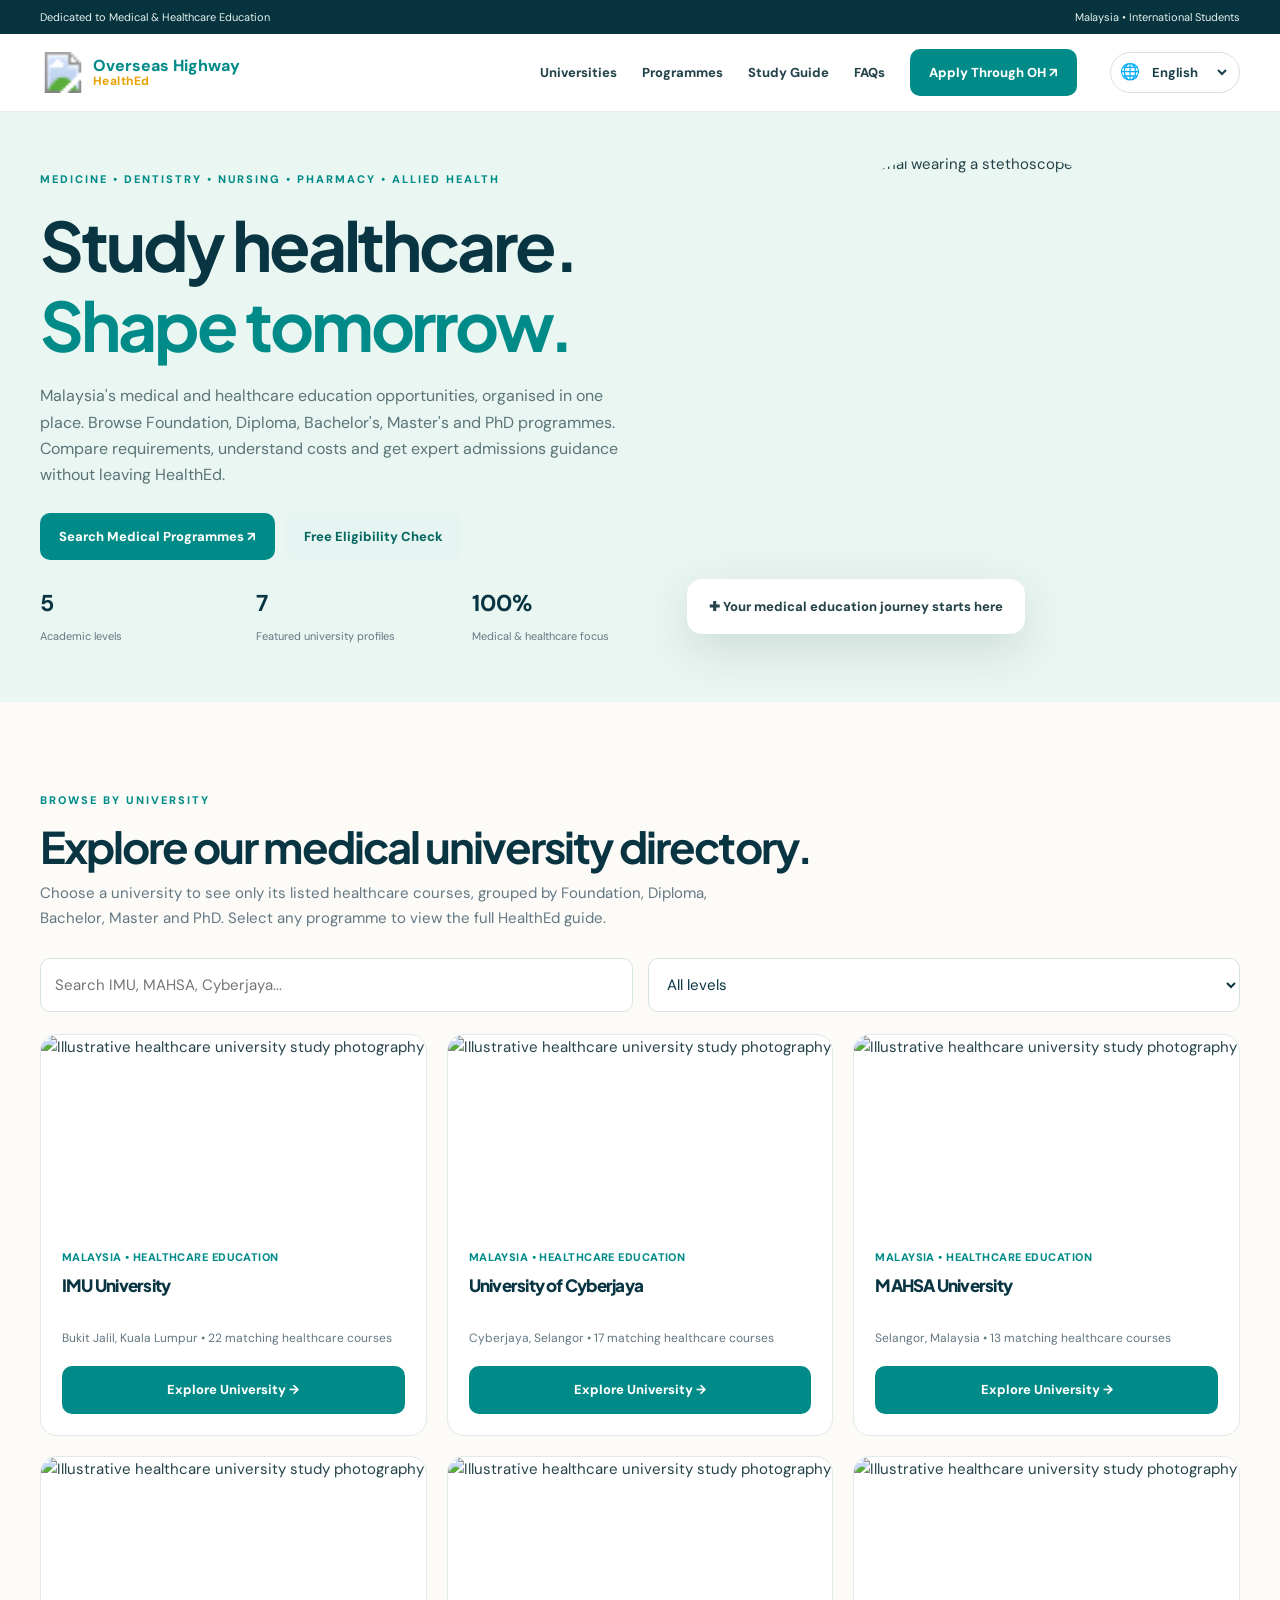
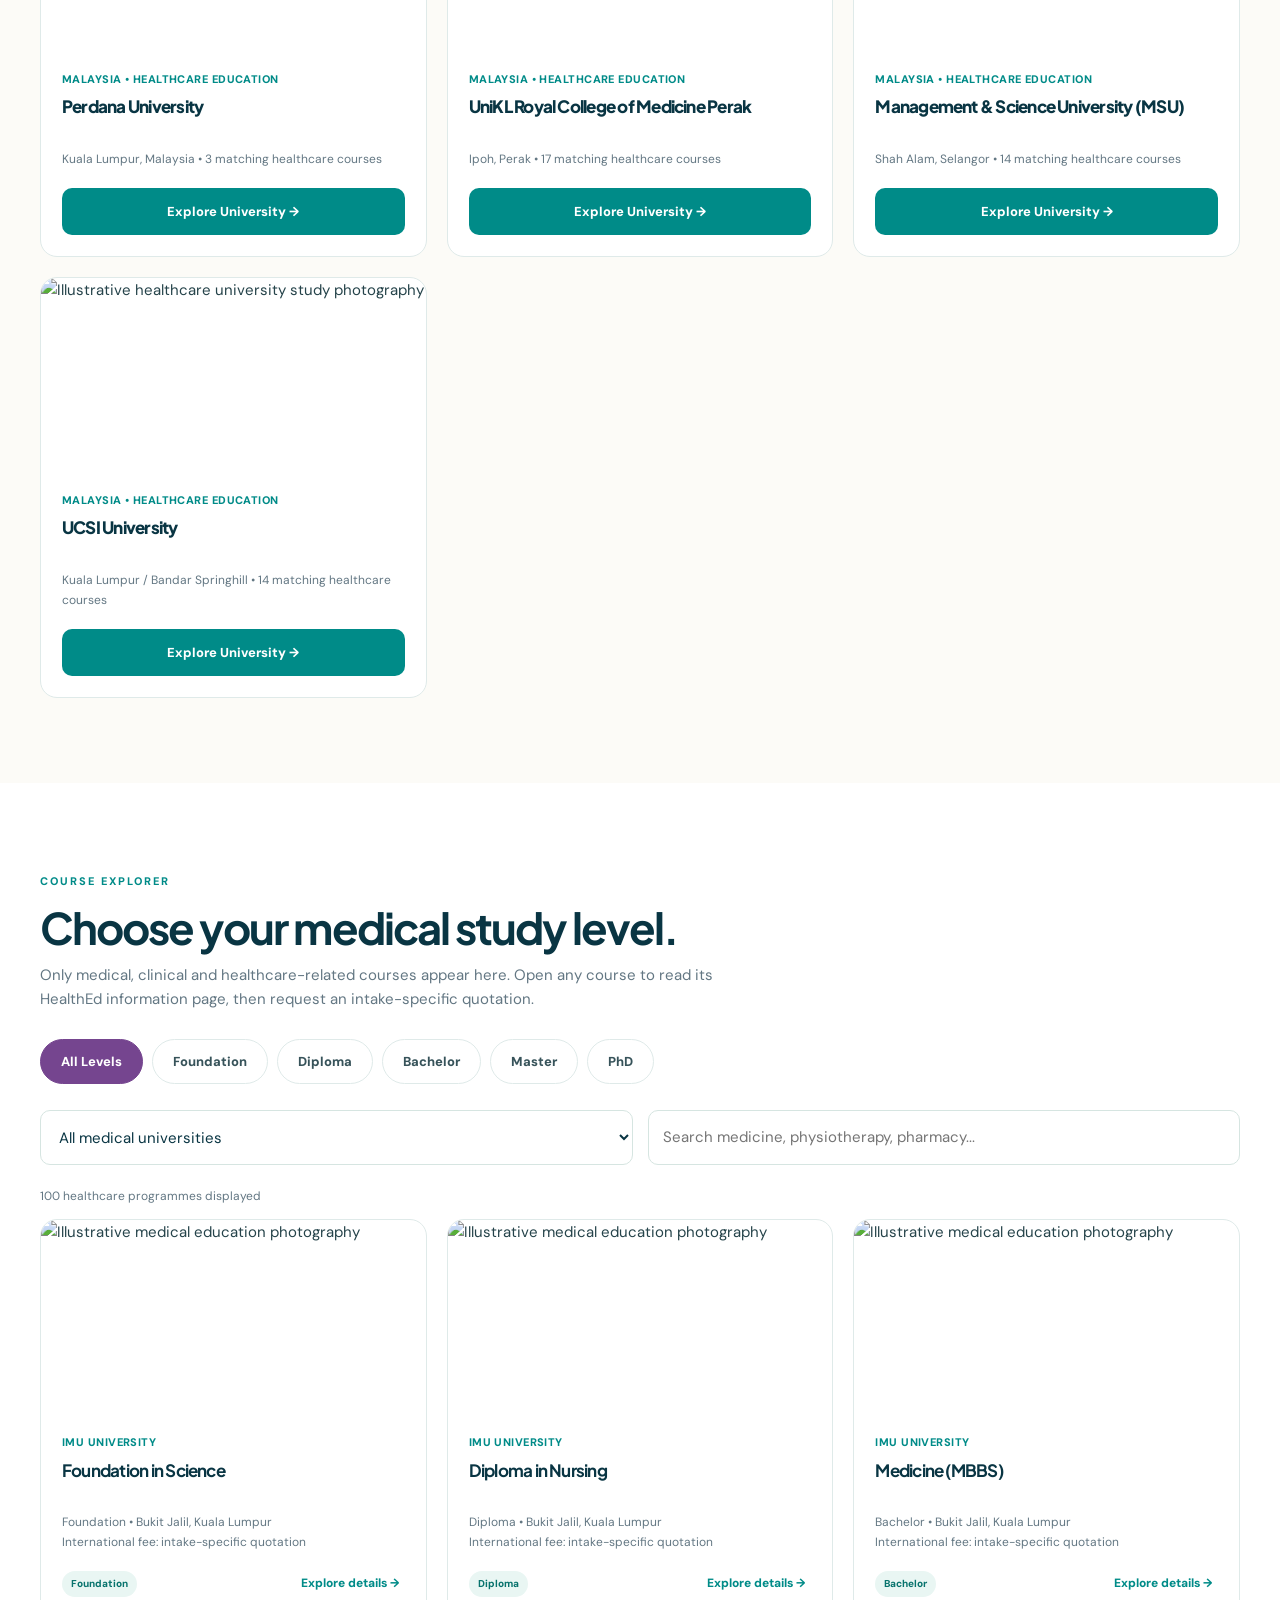
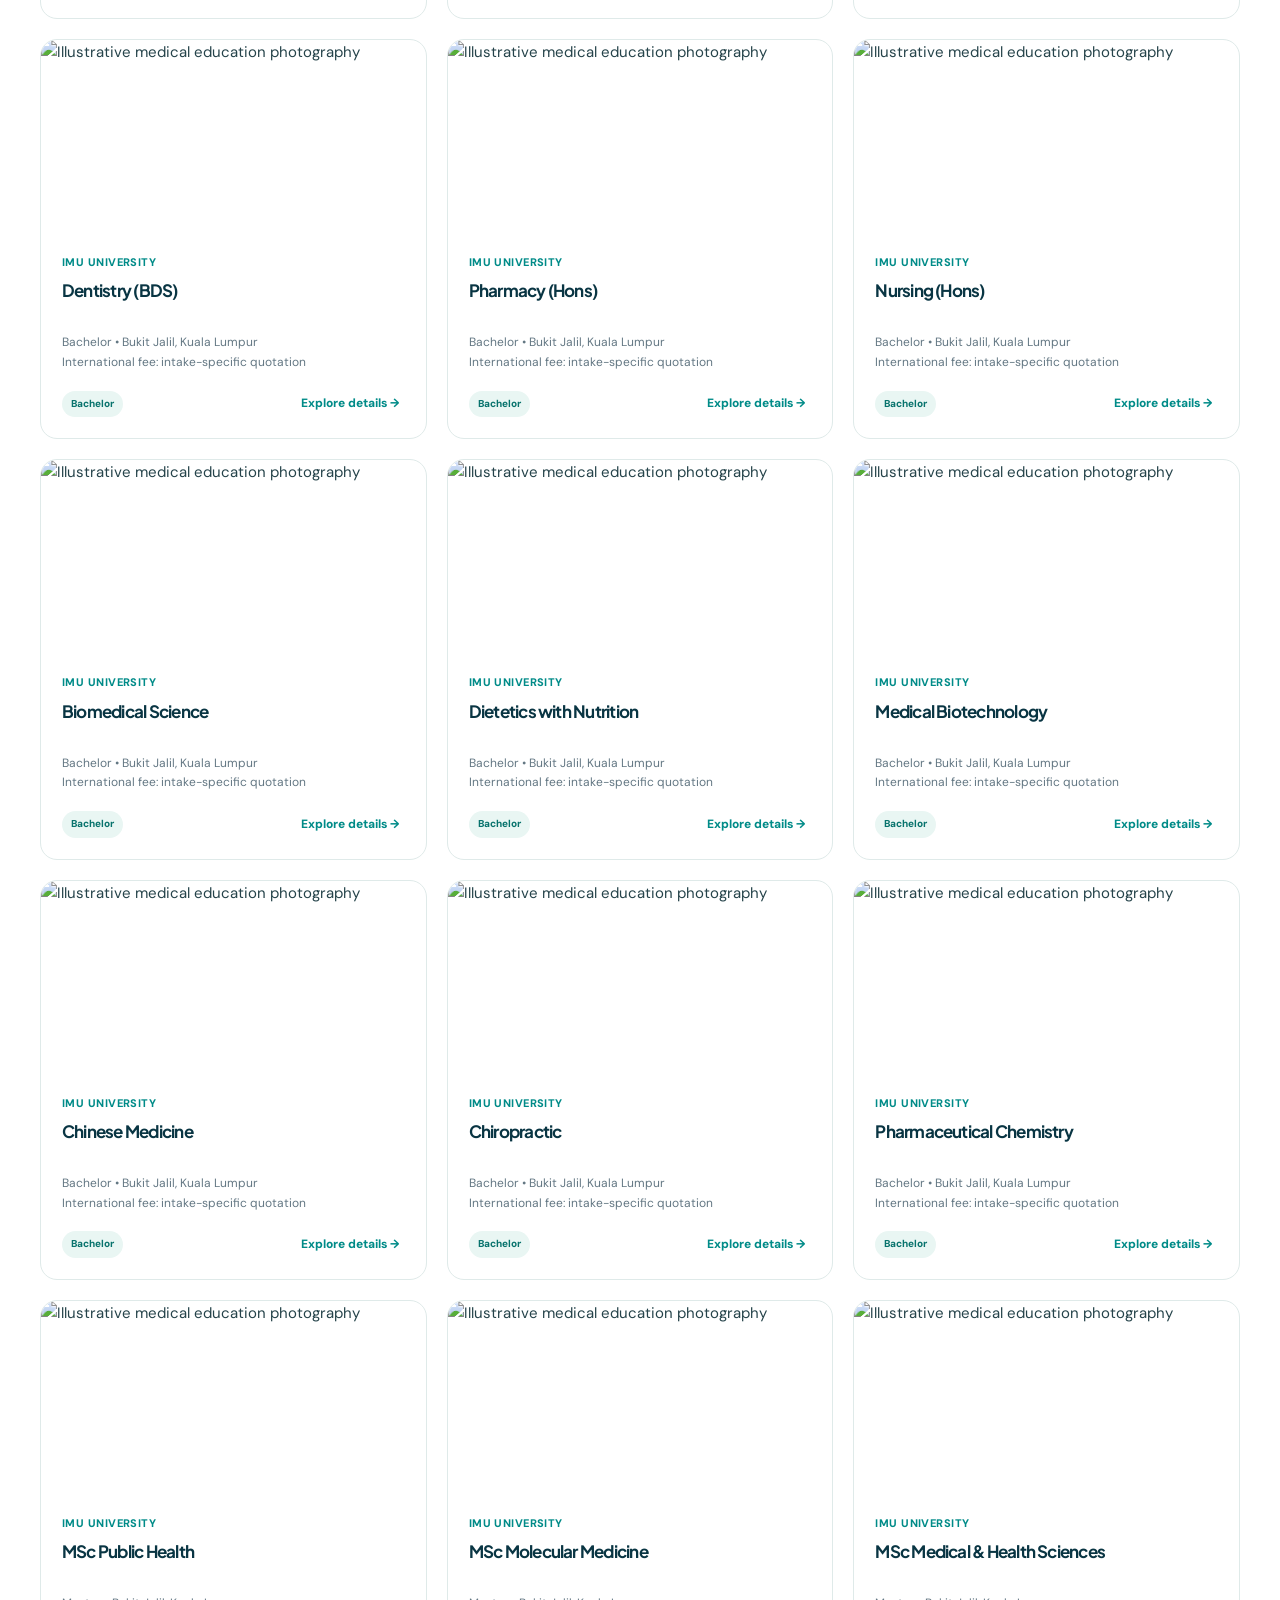
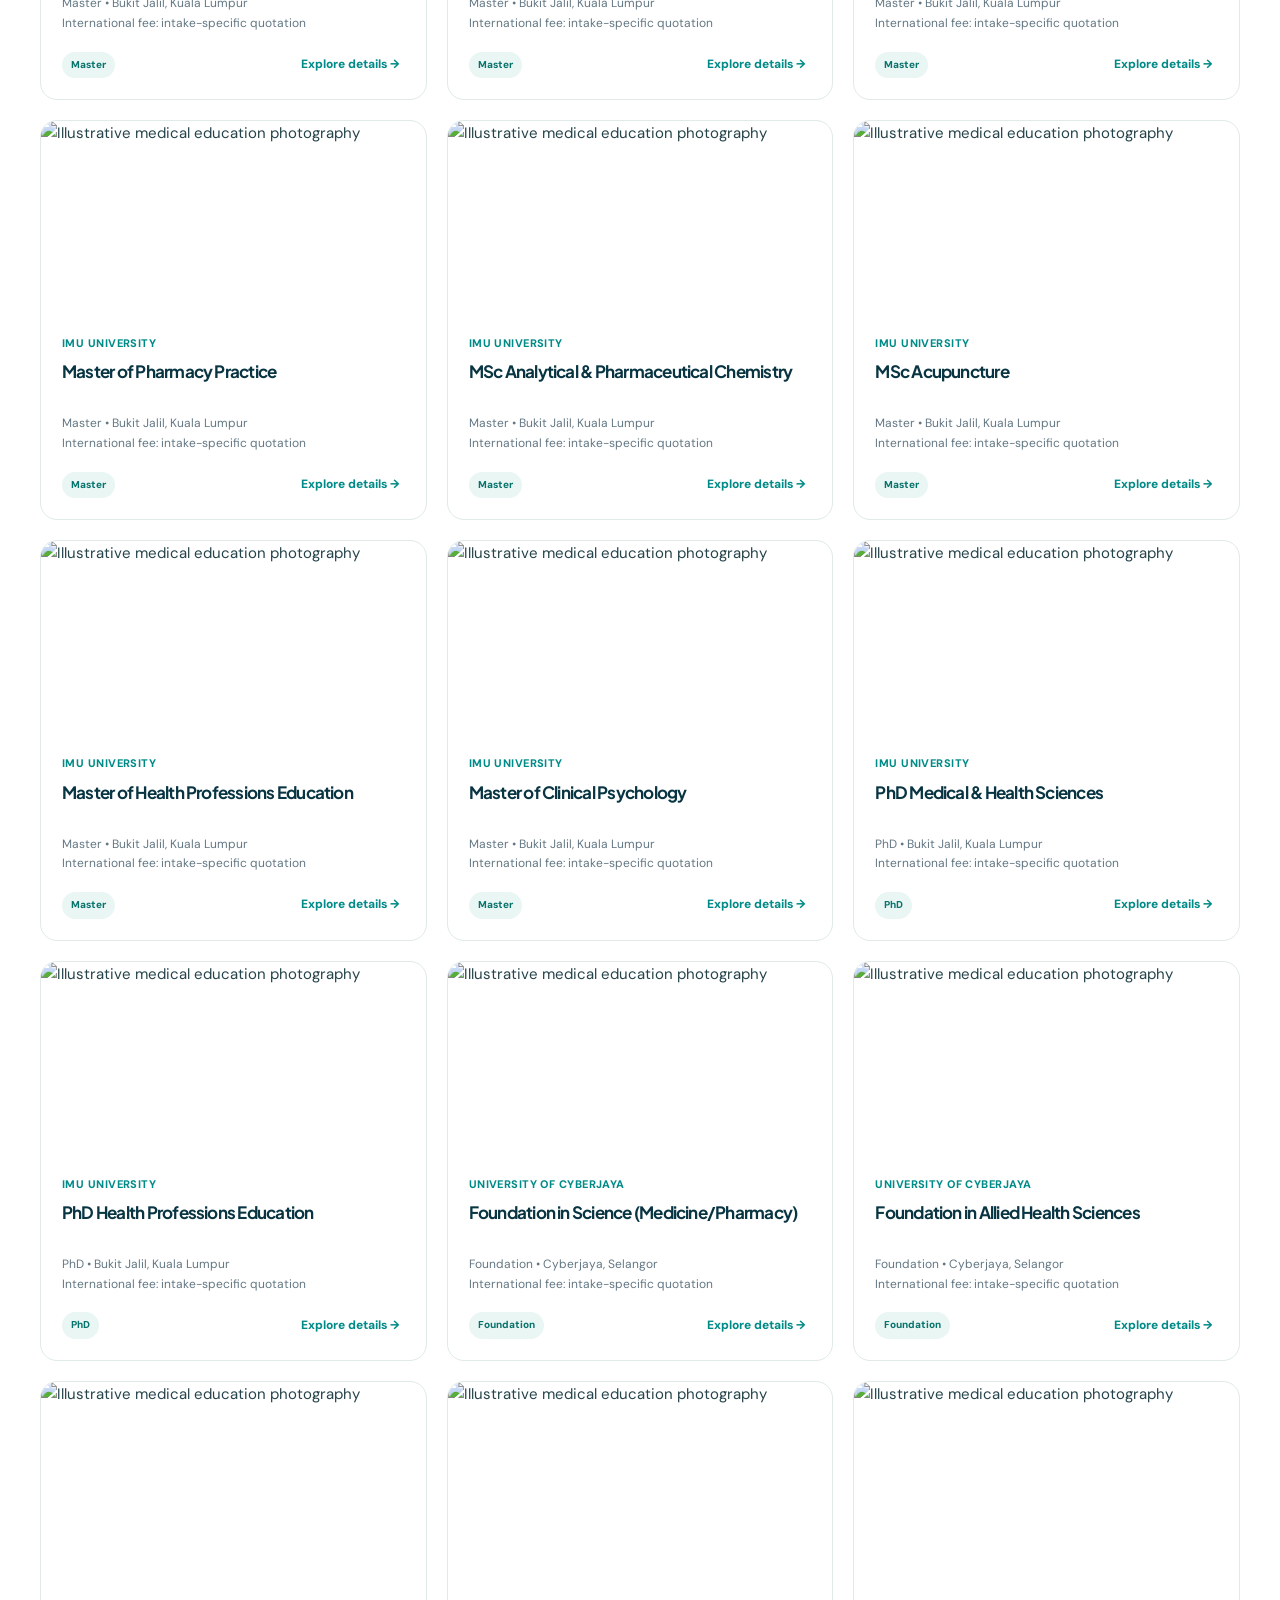
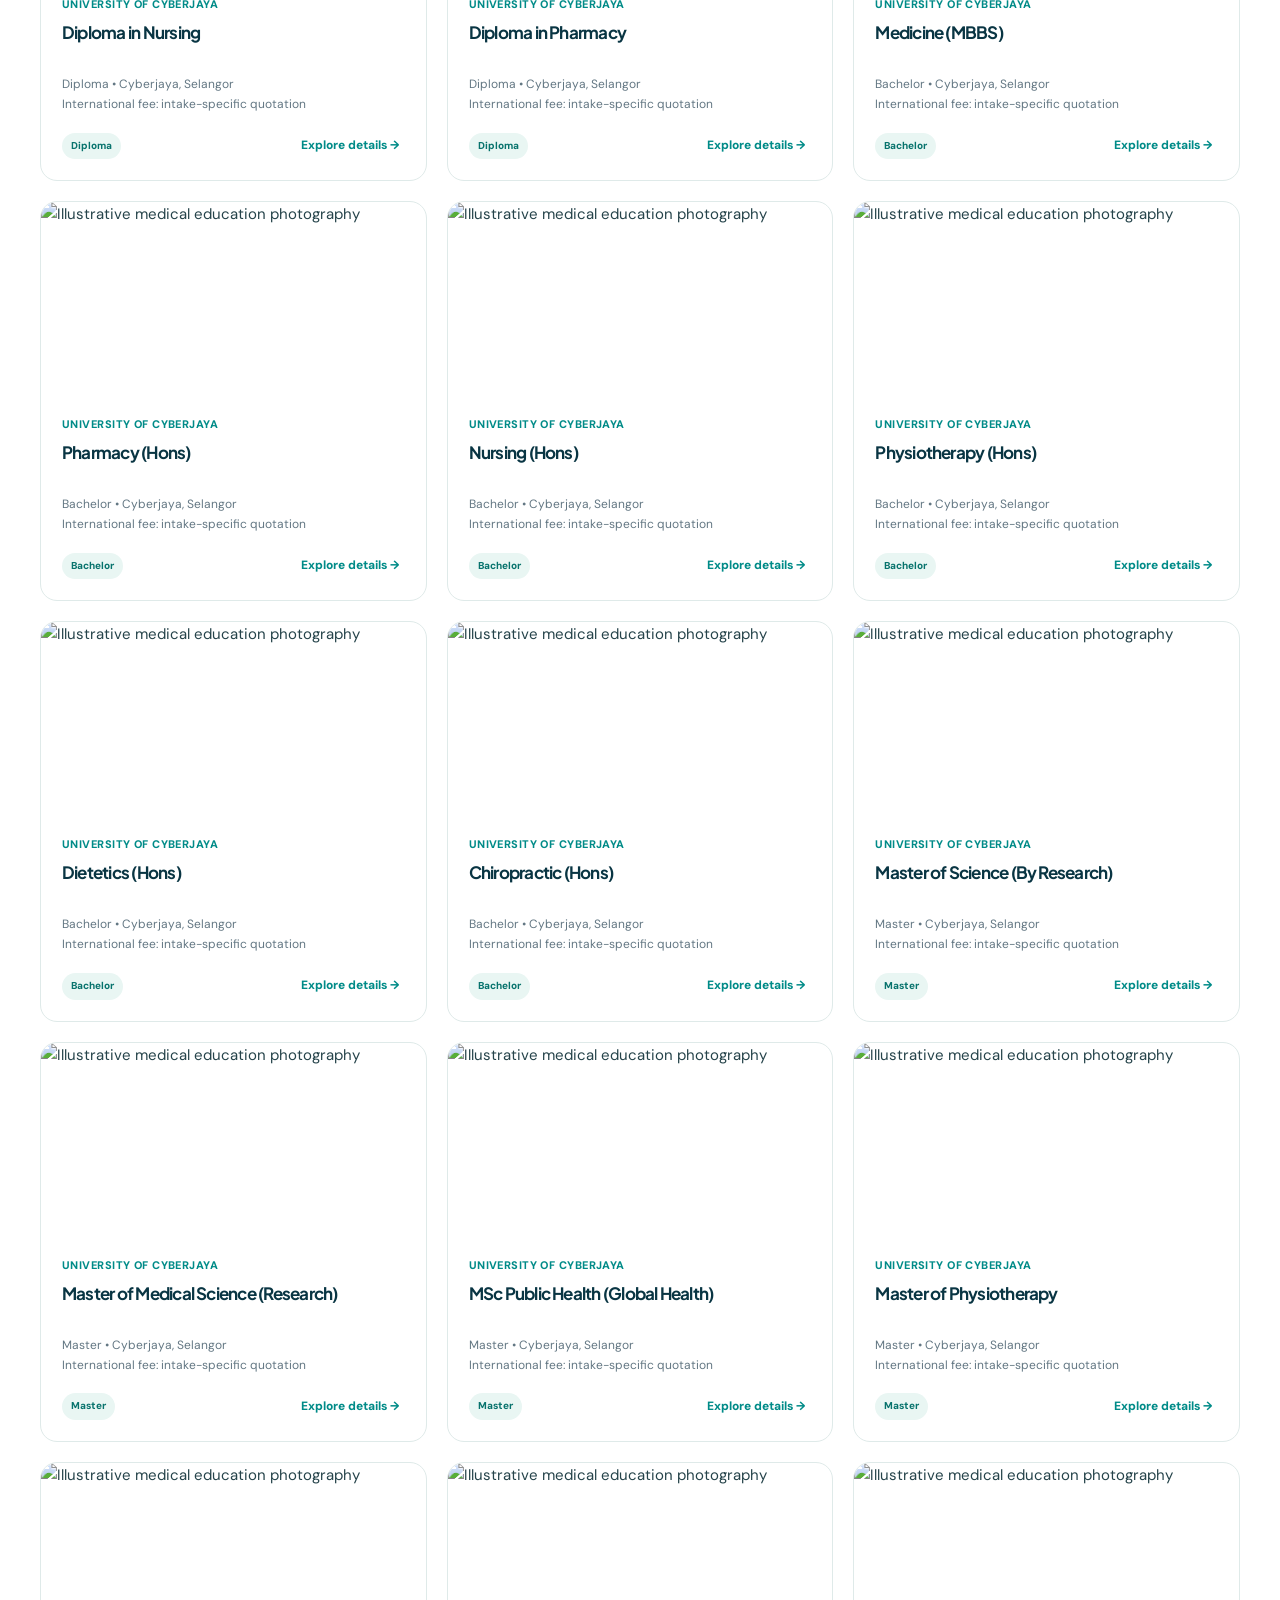
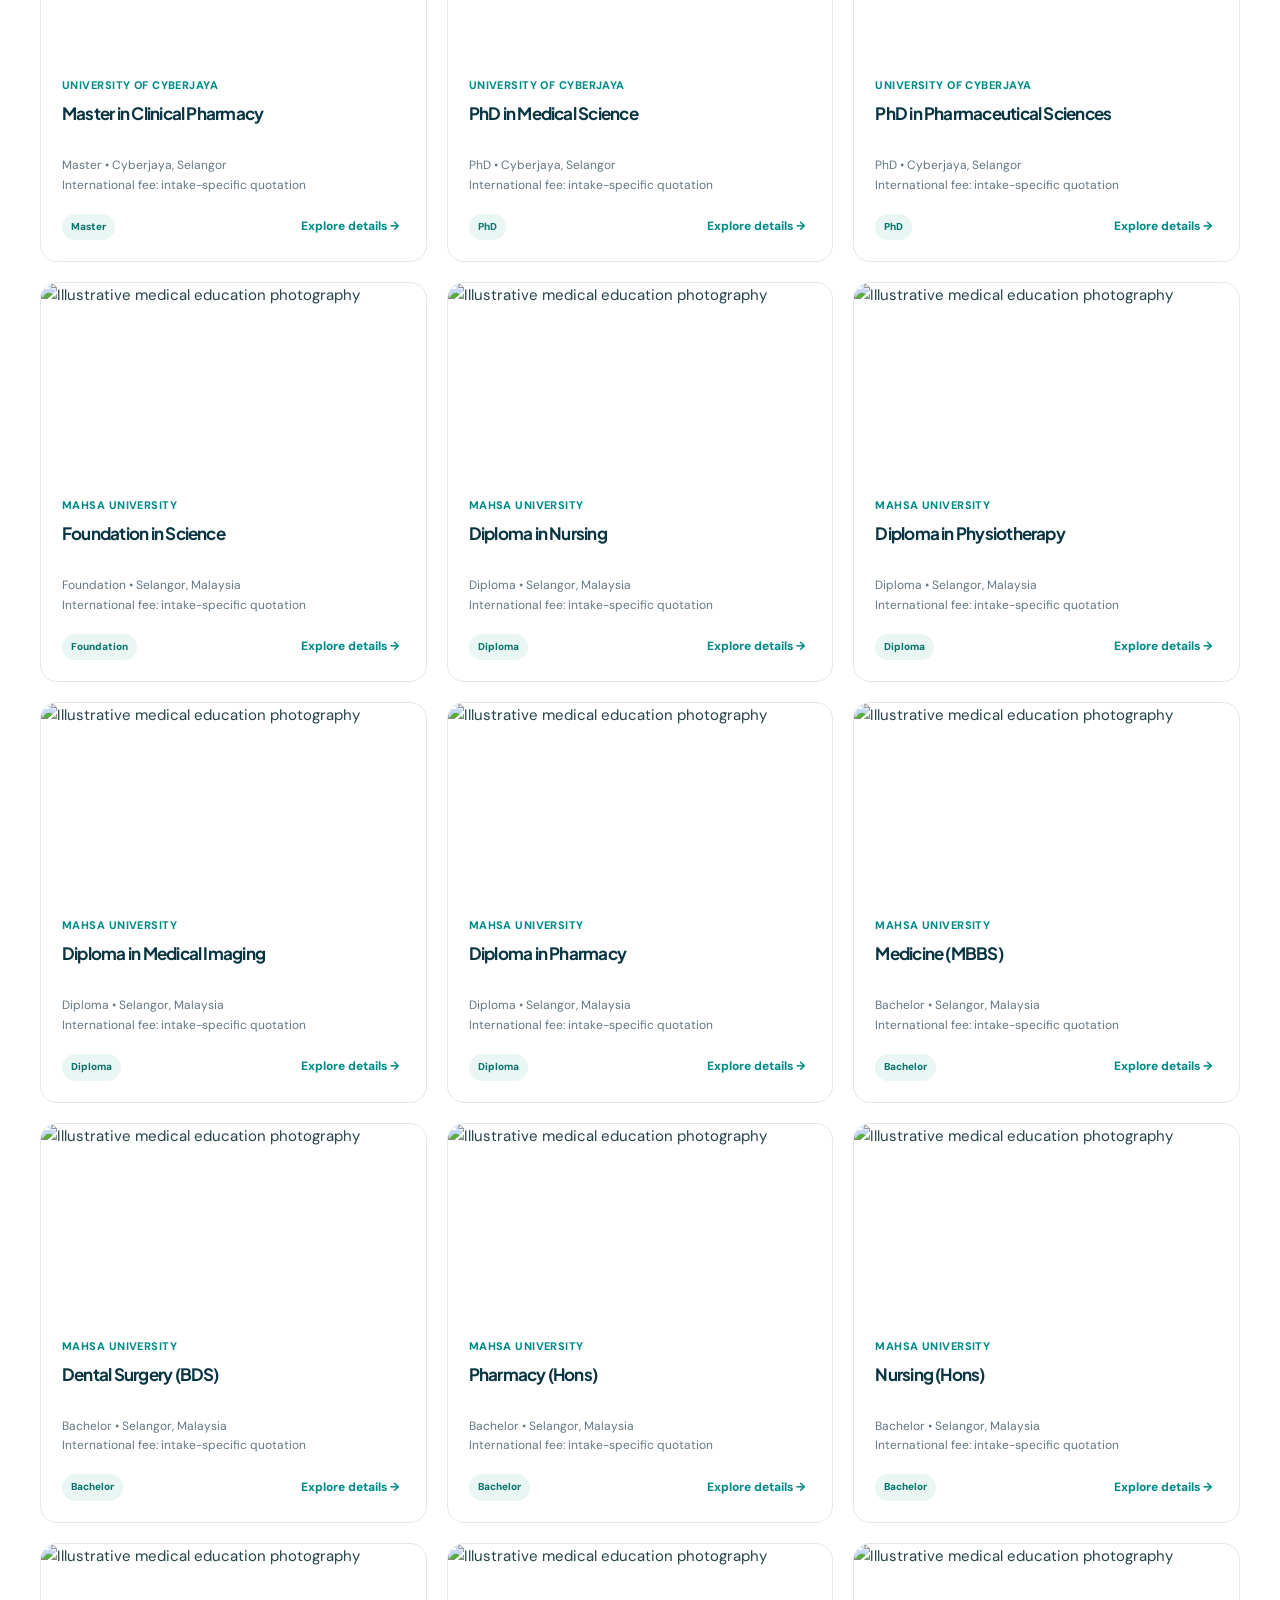
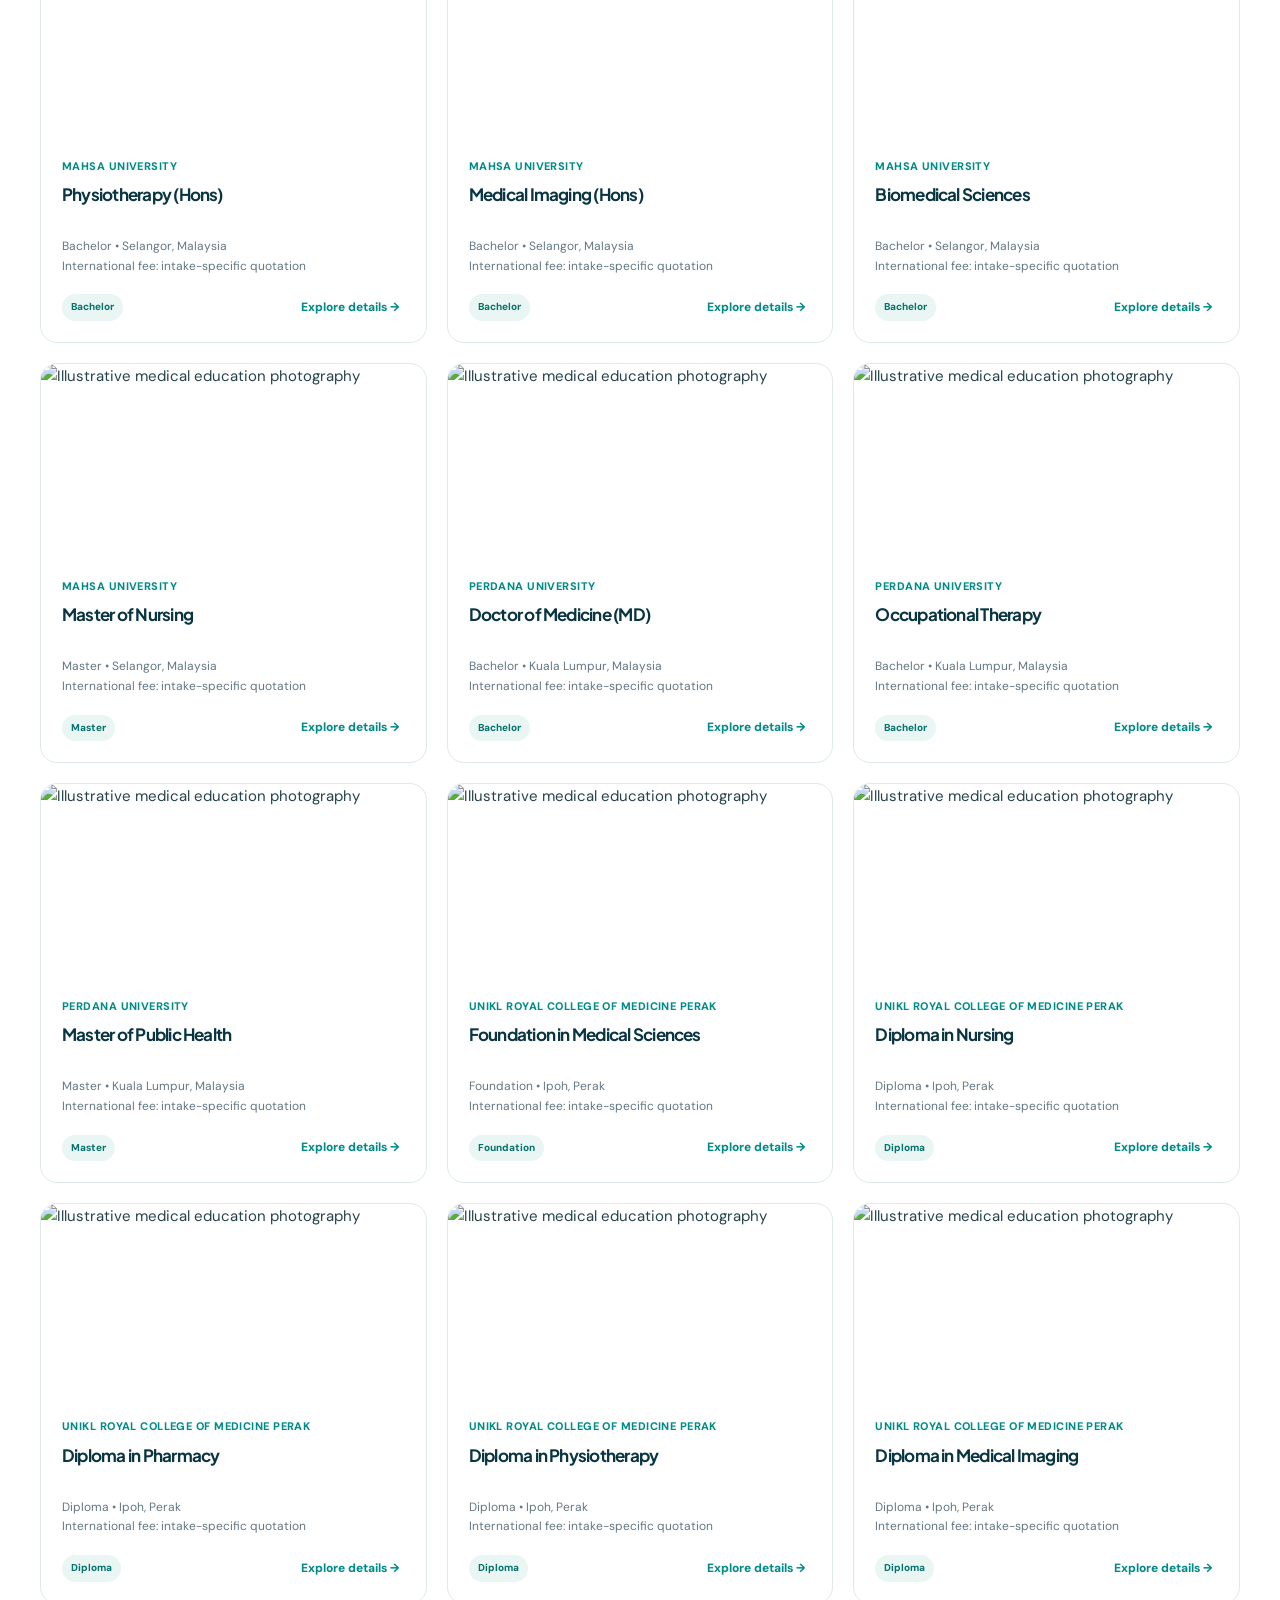
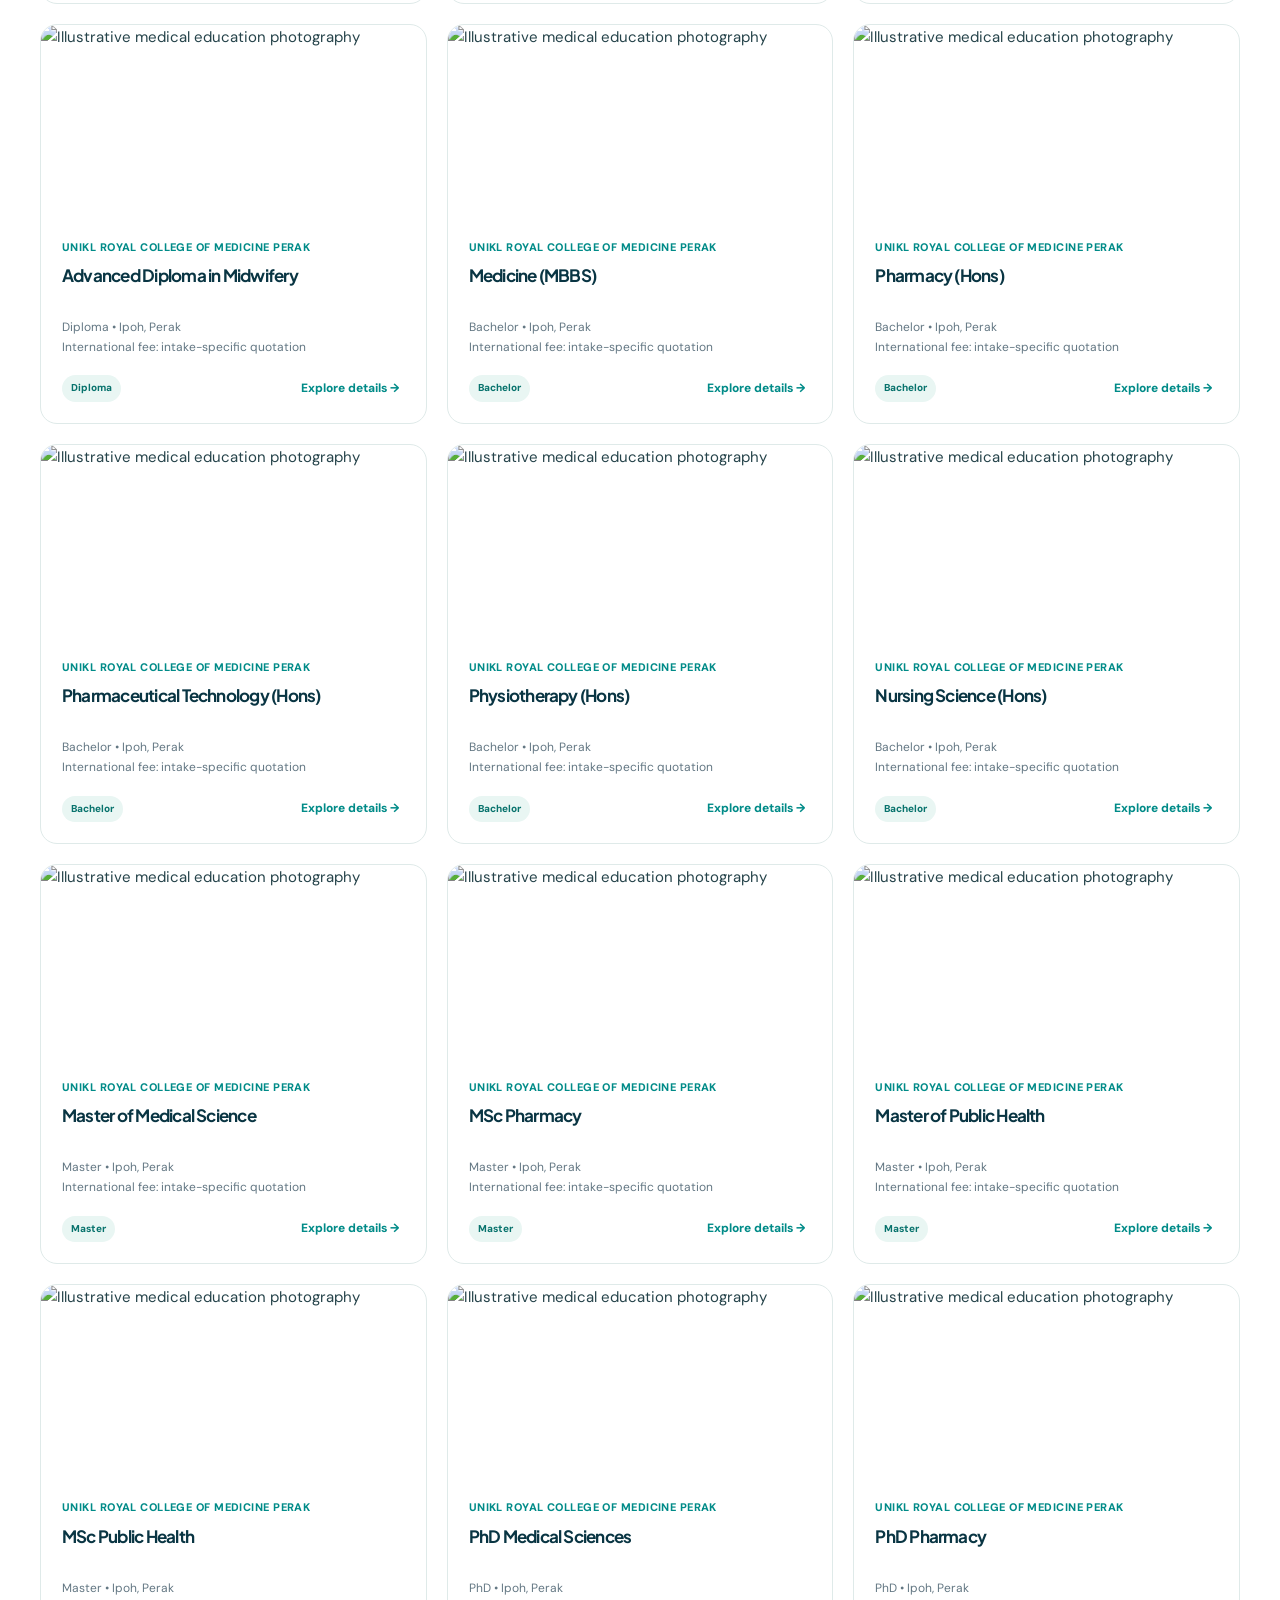
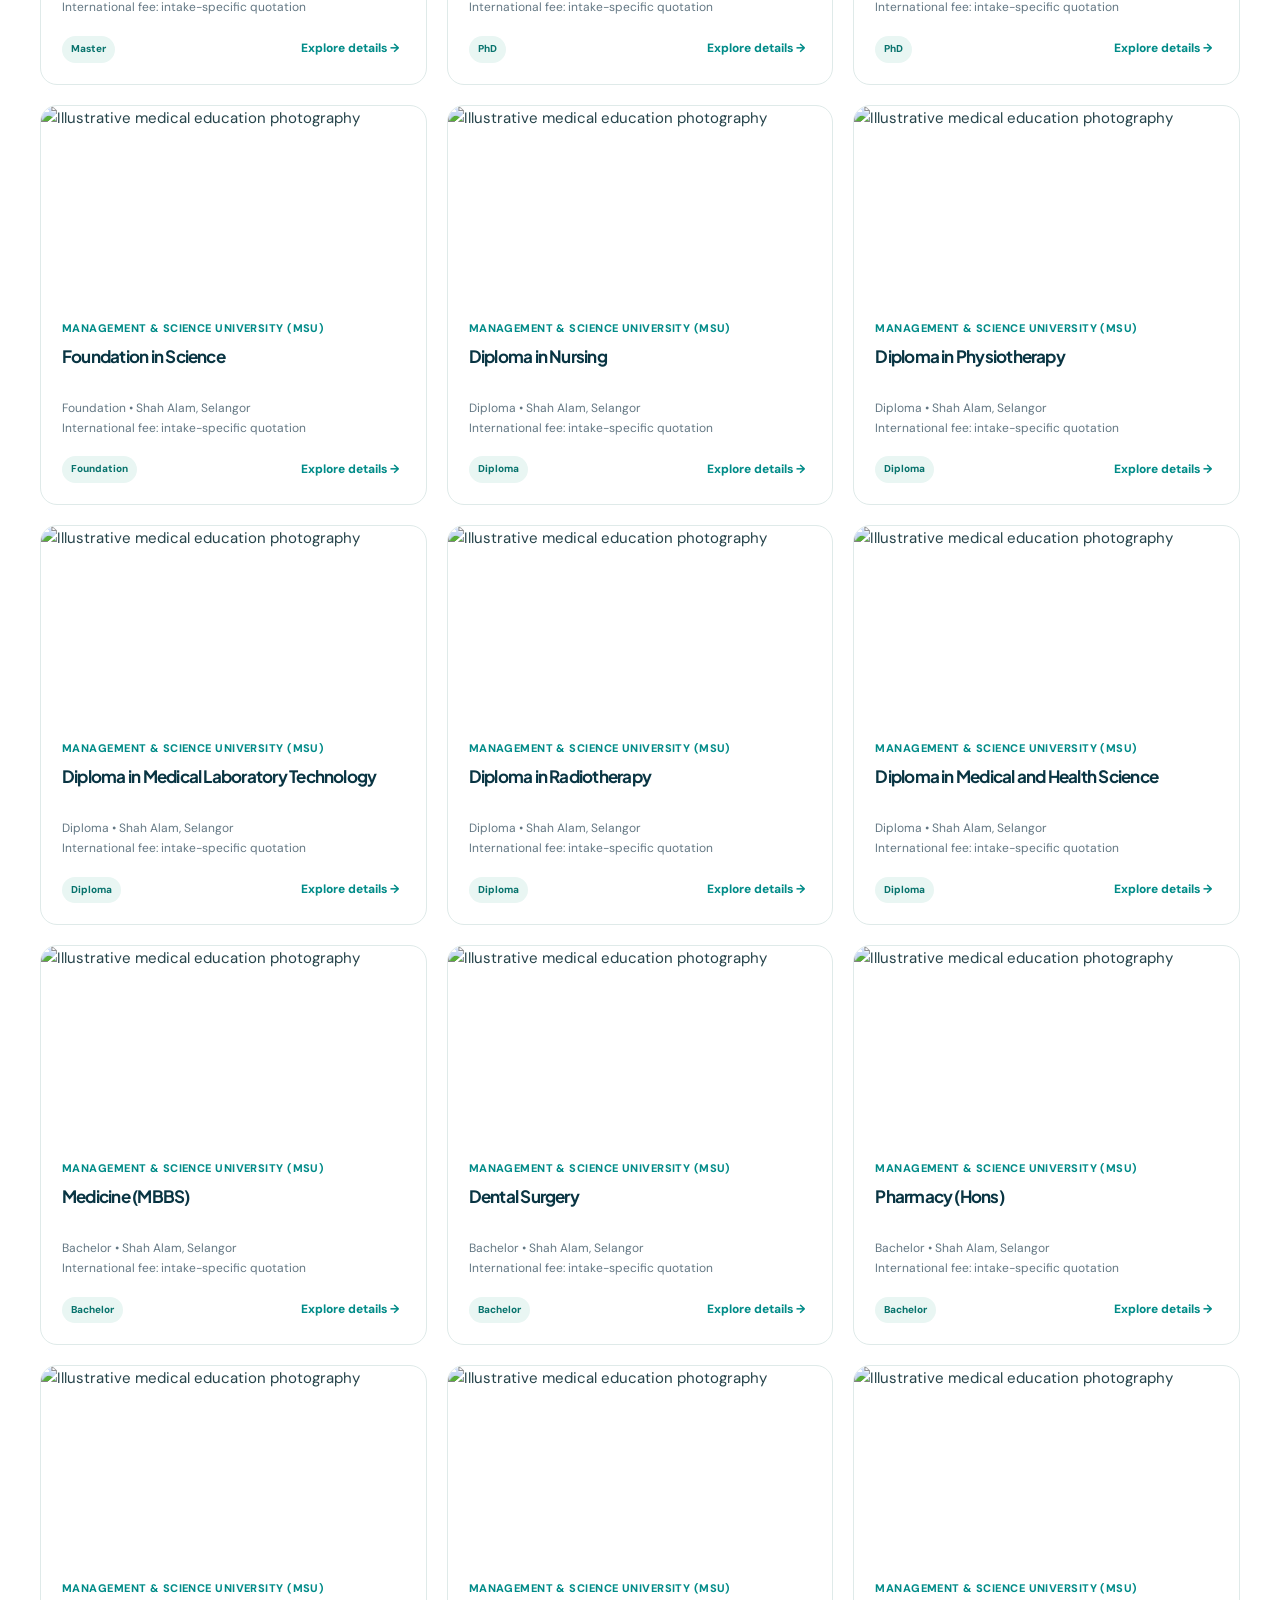
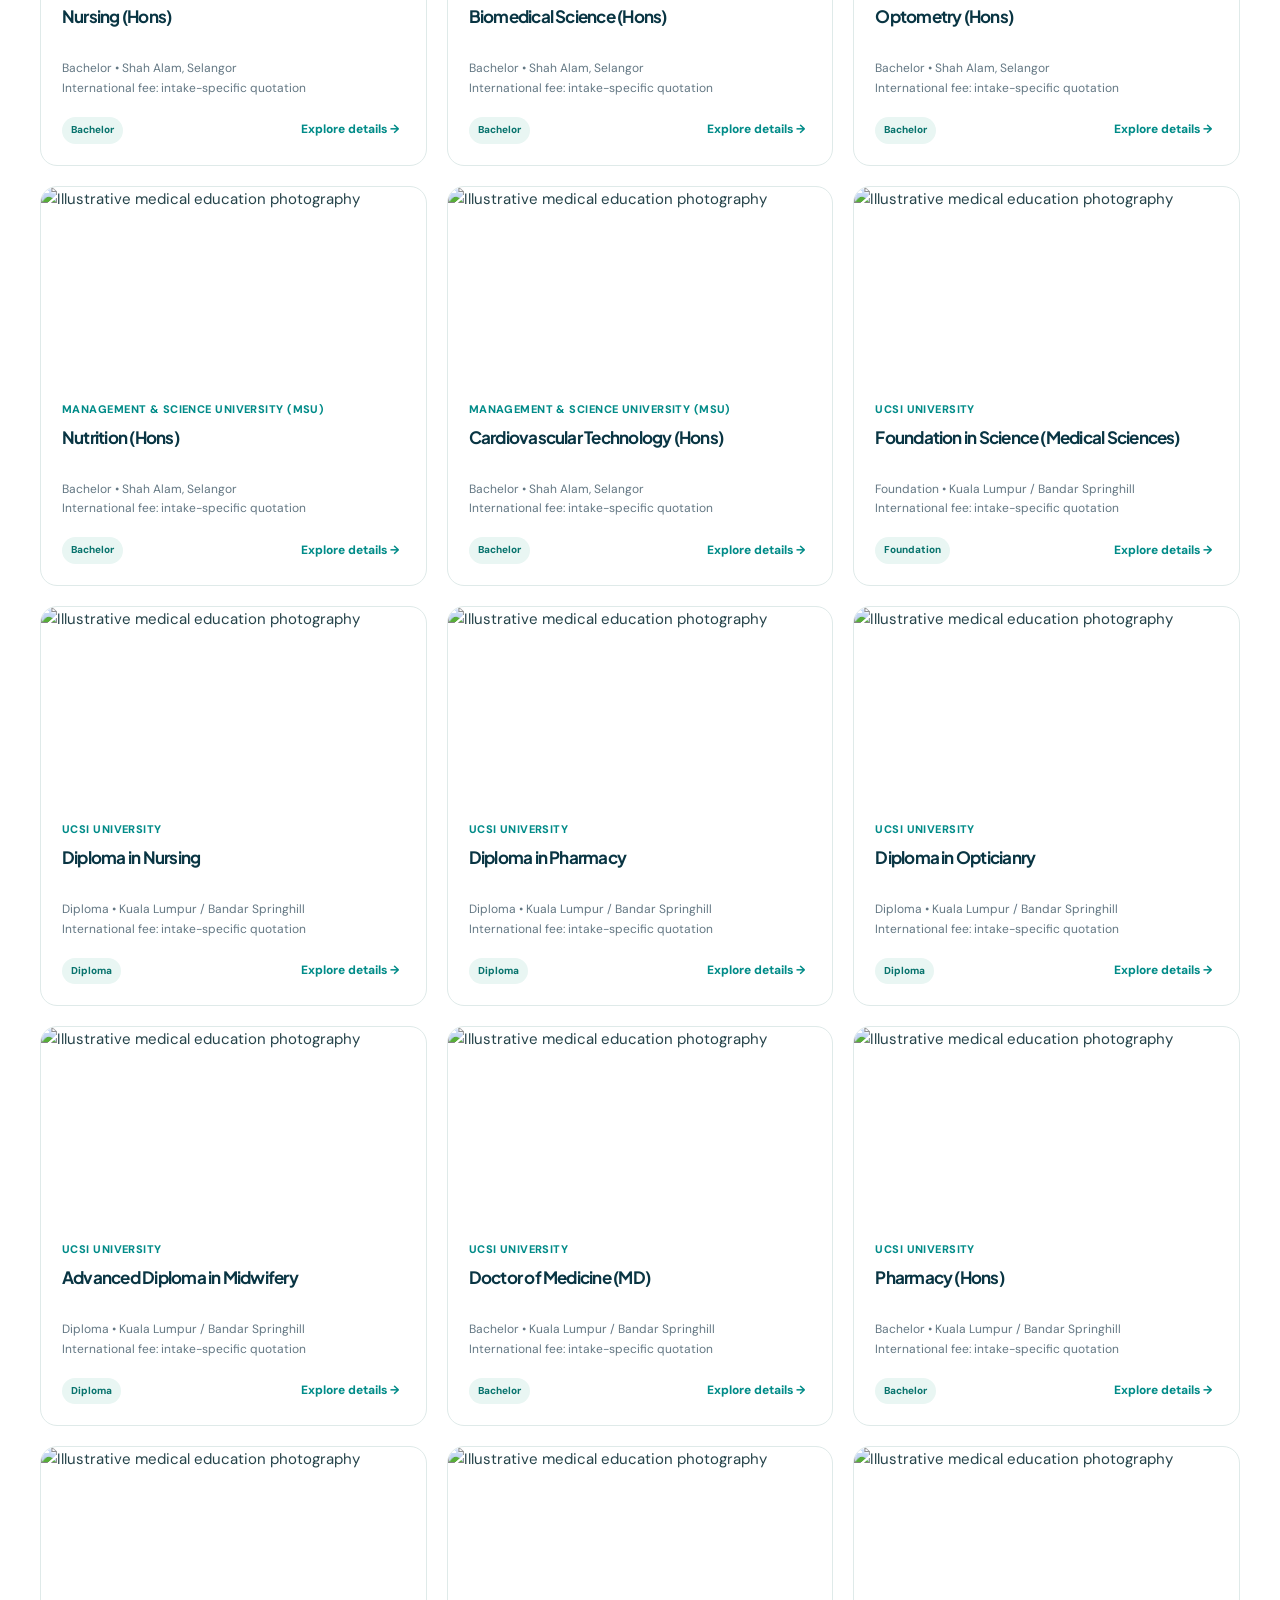
==== commit 20677071: "Add Overseas Highway logo and multilingual selector to explore.html" ====
--- a/explore.html
+++ b/explore.html
@@ -1,5 +1,5 @@
 <!doctype html><html lang="en"><head><meta charset="utf-8"><meta name="viewport" content="width=device-width,initial-scale=1"><meta name="description" content="Explore Malaysia's medical and healthcare programmes by qualification level, institution, entry criteria and budget. Apply with Overseas Highway HealthEd."><title>Explore Medical Programmes | Overseas Highway HealthEd</title><link rel="preconnect" href="https://fonts.googleapis.com"><link rel="preconnect" href="https://fonts.gstatic.com" crossorigin><link href="https://fonts.googleapis.com/css2?family=DM+Sans:wght@400;500;600;700;800&family=Plus+Jakarta+Sans:wght@400;500;600;700;800&display=swap" rel="stylesheet"><style>
-:root{--ink:#093543;--teal:#008b88;--mint:#eaf8f5;--cream:#fcfbf7;--muted:#637783;--line:#dfeae9;--coral:#ffad88}*{box-sizing:border-box}html{scroll-behavior:smooth}body{margin:0;color:#25434a;font:15px/1.65 'DM Sans',sans-serif;background:white}h1,h2,h3,h4{font-family:'Plus Jakarta Sans',sans-serif;letter-spacing:-.045em;line-height:1.18;color:var(--ink)}a{text-decoration:none;color:inherit}button,input,select,textarea{font:inherit}button{cursor:pointer}img{width:100%;object-fit:cover;display:block}.shell{width:min(1200px,calc(100% - 40px));margin:auto}.topline{background:#07333e;color:#e4f1ee;padding:8px 0;font-size:11px}.topline .shell{display:flex;justify-content:space-between}.nav{position:sticky;top:0;z-index:20;background:white;border-bottom:1px solid #e8efeb}.nav .shell{display:flex;align-items:center;justify-content:space-between;gap:20px;height:77px}.brand{font-size:19px;font-weight:800;color:var(--ink)}.brand span{color:var(--teal)}.navlinks{display:flex;align-items:center;gap:25px;font-size:13px;font-weight:800}.navlinks a:hover{color:var(--teal)}.btn{background:var(--teal);color:#fff;border:none;display:inline-flex;align-items:center;justify-content:center;gap:8px;padding:13px 19px;border-radius:10px;font-weight:800;font-size:13px}.btn:hover{background:#006d6a}.btn.white{background:white;color:var(--ink)}.btn.light{background:#e6f5f1;color:#076761}.eyebrow{text-transform:uppercase;letter-spacing:.18em;font-size:11px;color:var(--teal);font-weight:800}.hero{background:#eaf6f1;overflow:hidden}.herogrid{display:grid;grid-template-columns:1.1fr .9fr;min-height:590px;align-items:center;gap:50px}.hero h1{font-size:clamp(40px,5.3vw,68px);margin:14px 0 18px}.hero h1 i{font-style:normal;color:var(--teal)}.hero p{max-width:580px;color:#5a7478;font-size:16px}.hero .actions{display:flex;gap:10px;flex-wrap:wrap;margin:24px 0}.heroart{height:510px;position:relative}.heroart img{height:100%;border-radius:250px 250px 18px 18px;object-position:50% 25%}.heroart .note{position:absolute;bottom:28px;left:-36px;background:white;padding:17px 22px;box-shadow:0 15px 50px #092e3b22;border-radius:15px;font-size:13px;font-weight:800}.stats{display:grid;grid-template-columns:repeat(3,1fr);gap:16px;margin-top:25px}.stat strong{display:block;font-size:23px;color:var(--ink)}.stat small{font-size:11px;color:var(--muted)}.block{padding:85px 0}.sectionhead{display:flex;justify-content:space-between;align-items:end;gap:24px;margin-bottom:27px}.sectionhead h2{font-size:clamp(29px,3.4vw,44px);margin:9px 0}.sectionhead p{color:var(--muted);max-width:700px;margin:0}.levels{display:flex;gap:9px;flex-wrap:wrap;margin:26px 0}.tab{border:1px solid var(--line);background:white;border-radius:40px;padding:11px 20px;color:#37535a;font-size:13px;font-weight:800}.tab.active{background:var(--ink);color:white;border-color:var(--ink)}.filterbar{display:grid;grid-template-columns:1fr 1fr;gap:15px;margin-bottom:22px}.filterbar select,.filterbar input{width:100%;border:1px solid #d6e5e1;padding:14px;border-radius:10px;color:var(--ink);background:#fff}.results{display:grid;grid-template-columns:repeat(3,minmax(0,1fr));gap:20px}.pcard{border:1px solid var(--line);border-radius:17px;overflow:hidden;background:white;display:flex;flex-direction:column;transition:.2s}.pcard:hover{transform:translateY(-4px);box-shadow:0 15px 45px #07394317}.pcard img{height:192px}.uni-title{font:800 clamp(24px,3.4vw,42px)/1.17 "Plus Jakarta Sans",sans-serif;letter-spacing:-.045em;color:var(--ink);margin:12px 0}.uni-course-list{display:grid;grid-template-columns:repeat(2,minmax(0,1fr));gap:15px;margin:20px 0 34px}.uni-course{border:1px solid var(--line);background:#fff;padding:24px;border-radius:17px}.uni-course h3{font-size:clamp(20px,2.4vw,29px);margin:8px 0;min-height:0}.uni-course strong{display:block;color:var(--teal);font-size:14px}.uni-course p{font-size:13px;color:var(--muted)}.uni-course .link{padding:10px 0}.university-profile{background:var(--mint);border-radius:20px;padding:32px;margin-bottom:22px}.degree-hero{background:linear-gradient(115deg,#eaf8f4,#fff);padding:27px;border-radius:15px;margin:15px 0}.degree-hero h2{font-size:clamp(27px,4vw,45px);margin:8px 0}.degree-hero h3{font-size:clamp(18px,2.3vw,25px);color:var(--teal);margin:5px 0}.fee-table{width:100%;border-collapse:collapse;font-size:13px;margin:12px 0 20px}.fee-table th,.fee-table td{border-bottom:1px solid var(--line);padding:12px;text-align:left}.fee-table th{background:#f1faf7;color:var(--ink)}.profile-back{margin-bottom:20px}.bigprogram{font-size:clamp(30px,4.5vw,49px)!important;line-height:1.18}.cardbody{padding:21px;display:flex;flex-direction:column;flex:1}.unilabel{color:var(--teal);font-size:11px;font-weight:800;text-transform:uppercase;letter-spacing:.04em}.pcard h3{font-size:17px;margin:9px 0 11px;min-height:42px}.pcard p{color:var(--muted);font-size:12px;margin:0 0 18px}.cardfoot{margin-top:auto;display:flex;justify-content:space-between;align-items:center;gap:5px}.chip{border-radius:30px;background:#e9f6f3;padding:5px 9px;font-size:10px;color:#08736d;font-weight:800}.link{background:none;color:var(--teal);font-size:12px;font-weight:800;border:0}.pale{background:var(--cream)}.featuregrid{display:grid;grid-template-columns:1fr 1fr;gap:55px;align-items:center}.featuregrid img{border-radius:22px;height:465px}.featuregrid h2{font-size:clamp(31px,3.4vw,44px)}.checks{padding:0;list-style:none}.checks li{padding:11px 0;font-weight:700;font-size:14px}.checks li:before{content:'✓';margin-right:13px;color:var(--teal)}.videoarea{background:var(--ink);border-radius:22px;color:white;overflow:hidden;display:grid;grid-template-columns:1fr 1fr;align-items:center}.videoarea img{height:320px}.videoarea iframe{display:block;width:100%;height:340px;border:0}.gallery{display:grid;grid-template-columns:repeat(3,1fr);gap:16px;margin-top:20px}.gallery img{height:185px;border-radius:13px}.gallery figure{margin:0}.gallery figcaption{font-size:12px;color:var(--muted);margin-top:8px}@media(max-width:700px){.gallery{grid-template-columns:1fr}.gallery img{height:215px}}.videoarea article{padding:35px}.videoarea h2{color:white}.videoarea p{color:#c9dddd;font-size:13px}.videoarea .eyebrow{color:#9fe3d7}.tipgrid{display:grid;grid-template-columns:repeat(3,1fr);gap:17px}.tip{border:1px solid var(--line);padding:24px;border-radius:16px;background:white}.tip h3{font-size:17px;margin:8px 0}.tip p{font-size:13px;color:var(--muted)}.faq details{border-bottom:1px solid var(--line);padding:20px 0}.faq summary{font-weight:800;cursor:pointer}.faq p{font-size:13px;color:var(--muted)}.leadbox{background:var(--ink);border-radius:22px;color:white;padding:42px;display:grid;grid-template-columns:1fr 1fr;gap:42px}.leadbox h2{color:white;font-size:36px}.leadbox p{color:#c1d7d6}.form{background:white;padding:25px;border-radius:15px}.form h3{font-size:20px;margin:0 0 14px}.formgrid{display:grid;grid-template-columns:1fr 1fr;gap:10px}.formgrid input,.formgrid select,.formgrid textarea{min-width:0;padding:12px;border:1px solid #d6e5e1;border-radius:8px;font-size:13px}.formgrid textarea{grid-column:1/-1}.form .btn{margin-top:12px;width:100%}.form small{display:block;color:var(--muted);font-size:10px;margin-top:12px}.footer{background:#062c35;color:#bfd3d2;padding:40px 0;margin-top:80px}.footer .shell{display:flex;justify-content:space-between;gap:20px;flex-wrap:wrap;font-size:12px}.modal{position:fixed;z-index:100;inset:0;background:#062731ca;display:none;align-items:center;justify-content:center;padding:18px}.modal.show{display:flex}.dialog{background:#fff;border-radius:19px;width:min(820px,100%);max-height:92vh;overflow:auto;padding:28px}.dialoghead{display:flex;justify-content:space-between;align-items:start}.dialoghead h2{margin:8px 0}.close{border:0;background:#edf7f3;font-size:23px;border-radius:10px;width:40px;height:40px}.facts{display:grid;grid-template-columns:repeat(2,1fr);gap:10px;margin:18px 0}.fact{border-radius:10px;background:#f2f9f6;padding:13px;font-size:13px}.fact b{display:block;color:var(--ink)}.dialog p,.dialog li{font-size:13px}.dialog ul{padding-left:20px}.warning{border-left:3px solid var(--teal);background:#f3f9f5;padding:15px;color:#536e71;font-size:12px;margin:17px 0}.empty{padding:25px;background:#f3faf7;border-radius:14px;color:var(--muted)}@media(max-width:960px){.results{grid-template-columns:repeat(2,1fr)}.herogrid{gap:20px}.heroart{height:440px}.stats{grid-template-columns:1fr 1fr}}@media(max-width:700px){.uni-course-list{grid-template-columns:1fr}.university-profile{padding:22px}.navlinks a:not(.btn){display:none}.herogrid,.featuregrid,.leadbox,.videoarea{grid-template-columns:1fr}.herogrid{padding:50px 0}.heroart{height:340px}.heroart .note{left:0}.sectionhead{align-items:start;flex-direction:column}.block{padding:60px 0}.results,.tipgrid{grid-template-columns:1fr}.filterbar{grid-template-columns:1fr}.featuregrid img{height:300px}.leadbox{padding:22px}.formgrid{grid-template-columns:1fr}.formgrid textarea{grid-column:1}.facts{grid-template-columns:1fr}.videoarea img{height:240px}} .pcard{transition:transform .23s,box-shadow .23s}.pcard:hover{transform:translateY(-5px);box-shadow:0 16px 42px #48315420}.pcard .link:hover{color:#9f469b}.pcard img{object-position:center}.uni-course{transition:.2s}.uni-course:hover{border-color:#bf9bd3;box-shadow:0 10px 26px #43235012}.uni-course .link{color:#804a99}.tab.active{background:#75458f;border-color:#75458f}@media(max-width:700px){.uni-course{padding:19px}}</style></head><body><div class="topline"><div class="shell"><span>Dedicated to Medical & Healthcare Education</span><span>Malaysia • International Students</span></div></div><header class="nav"><div class="shell"><a class="brand" href="index.html">Overseas Highway <span>HealthEd</span></a><nav class="navlinks"><a href="universities.html">Universities</a><a href="#programmes">Programmes</a><a href="#guidance">Study Guide</a><a href="#questions">FAQs</a><a class="btn" href="#apply">Apply Through OH ↗</a></nav></div></header><main><section class="hero"><div class="shell herogrid"><div><span class="eyebrow">Medicine • Dentistry • Nursing • Pharmacy • Allied Health</span><h1>Study healthcare. <i>Shape tomorrow.</i></h1><p>Malaysia's medical and healthcare education opportunities, organised in one place. Browse Foundation, Diploma, Bachelor's, Master's and PhD programmes. Compare requirements, understand costs and get expert admissions guidance without leaving HealthEd.</p><div class="actions"><a class="btn" href="#programmes">Search Medical Programmes ↗</a><a class="btn light" href="#apply">Free Eligibility Check</a></div><div class="stats"><div class="stat"><strong>5</strong><small>Academic levels</small></div><div class="stat"><strong>7</strong><small>Featured university profiles</small></div><div class="stat"><strong>100%</strong><small>Medical & healthcare focus</small></div></div></div><div class="heroart"><img src="https://images.unsplash.com/photo-1559839734-2b71ea197ec2?auto=format&fit=crop&w=1100&q=85" alt="Healthcare professional wearing a stethoscope"><div class="note">✚ Your medical education journey starts here</div></div></div></section><section class="block pale" id="universities"><div class="shell"><div class="sectionhead"><div><span class="eyebrow">Browse by university</span><h2>Explore our medical university directory.</h2><p>Choose a university to see only its listed healthcare courses, grouped by Foundation, Diploma, Bachelor, Master and PhD. Select any programme to view the full HealthEd guide.</p></div></div><div class="filterbar"><input id="universitySearch" placeholder="Search IMU, MAHSA, Cyberjaya..." aria-label="Search by university"><select id="universityLevel" aria-label="University course level"><option value="">All levels</option><option>Foundation</option><option>Diploma</option><option>Bachelor</option><option>Master</option><option>PhD</option></select></div><div id="uniGallery" class="results"></div><div id="uniDetail" style="display:none" aria-live="polite"></div></div></section><section class="block" id="programmes"><div class="shell"><div class="sectionhead"><div><span class="eyebrow">Course explorer</span><h2>Choose your medical study level.</h2><p>Only medical, clinical and healthcare-related courses appear here. Open any course to read its HealthEd information page, then request an intake-specific quotation.</p></div></div><div class="levels" id="tabs"></div><div class="filterbar"><select id="university" aria-label="Select university"><option value="">All medical universities</option></select><input id="q" placeholder="Search medicine, physiotherapy, pharmacy..." aria-label="Search programmes"></div><p style="font-size:12px;color:var(--muted)" id="count"></p><div class="results" id="results"></div></div></section><section class="block pale" id="guidance"><div class="shell featuregrid"><div><img loading="lazy" src="https://images.unsplash.com/photo-1576091160399-112ba8d25d1d?auto=format&fit=crop&w=950&q=85" alt="Healthcare staff discussing clinical information"></div><div><span class="eyebrow">The HealthEd difference</span><h2>More than a university list. Your medical study roadmap.</h2><p style="color:var(--muted)">Get important information together: education level, course content, science requirements, English proficiency, estimated study planning costs and clinical training questions.</p><ul class="checks"><li>University and programme-specific admissions guidance</li><li>International tuition and first payment quotation requests</li><li>Accreditation, licensing and home-country recognition checklist</li><li>Scholarship, visa, refund and academic documents checklist</li><li>Personalised follow-up with Overseas Highway</li></ul><a class="btn" href="#apply">Discuss My Medical Career ↗</a></div></div></section><section class="block"><div class="shell"><div class="videoarea"><article><span class="eyebrow">Campus & clinical learning</span><h2>A closer look at healthcare learning.</h2><p>From anatomy laboratories to simulation and supervised clinical placements, the practical learning experience varies across universities and degrees. Explore the world of medical and healthcare education through our photo gallery. University-specific videos will be published here once reusable or original footage is available.</p><a class="btn white" href="#apply">Ask About Campus Facilities ↗</a></article><img loading="lazy" src="https://images.unsplash.com/photo-1576091160399-112ba8d25d1d?auto=format&fit=crop&w=1300&q=85" alt="Medical education and healthcare learning" style="height:340px;width:100%;object-fit:cover"></div><div class="gallery"><figure><img loading="lazy" src="https://images.unsplash.com/photo-1551601651-2a8555f1a136?auto=format&fit=crop&w=800&q=85" alt="Medical care setting"><figcaption>Clinical learning • illustrative photography</figcaption></figure><figure><img loading="lazy" src="https://images.unsplash.com/photo-1584982751601-97dcc096659c?auto=format&fit=crop&w=800&q=85" alt="Healthcare professionals"><figcaption>Healthcare practice • illustrative photography</figcaption></figure><figure><img loading="lazy" src="https://images.unsplash.com/photo-1576091160399-112ba8d25d1d?auto=format&fit=crop&w=800&q=85" alt="Medical technology"><figcaption>Medical science • illustrative photography</figcaption></figure></div></div></section><section class="block pale"><div class="shell"><div class="sectionhead"><div><span class="eyebrow">Application planning</span><h2>Things every medical student should know.</h2></div></div><div class="tipgrid"><article class="tip"><span class="eyebrow">01 / Eligibility</span><h3>Science & academic criteria</h3><p>Medicine and dentistry often have subject-specific Biology, Chemistry, Physics or Mathematics requirements. Overseas qualifications need equivalency assessment.</p></article><article class="tip"><span class="eyebrow">02 / Financial planning</span><h3>Tuition and first payment</h3><p>Separate tuition from visa/EMGS, application and registration, bonds, SST, insurance, clinical fees and living costs. Request a written breakdown.</p></article><article class="tip"><span class="eyebrow">03 / Clinical career</span><h3>Professional recognition</h3><p>Check MQA status, placement eligibility, registration, internships and professional licensing both in Malaysia and your intended country of practice.</p></article></div></div></section><section class="block faq" id="questions"><div class="shell"><span class="eyebrow">Questions answered</span><h2>Healthcare admissions FAQs</h2><details open><summary>What qualification do I need for MBBS in Malaysia?</summary><p>Required science subjects, grades, accepted foundation/pre-university pathways, English tests and interviews depend on the university and your national qualification. We will check your exact profile.</p></details><details><summary>Does a foundation guarantee admission into MBBS?</summary><p>No. A foundation can provide an academic pathway, but progression into regulated professional degrees can require higher grades, interviews and available seats.</p></details><details><summary>Can international graduates work as doctors in Malaysia?</summary><p>Do not assume this. Housemanship, registration and work rights are governed by Malaysian regulation and immigration requirements. Confirm current rules before selecting a programme.</p></details><details><summary>How can I calculate the total programme cost?</summary><p>We recommend a semester-by-semester quote including tuition, first payment, registration, EMGS/visa, deposits, accommodation, insurance and any applicable tax. Fees can change by cohort.</p></details><details><summary>What happens if my visa application is rejected?</summary><p>Refund eligibility depends on the written policy, offer terms and reason for non-enrolment. Check non-refundable charges and required documents before making a payment.</p></details><details><summary>Are all programmes available to international students?</summary><p>No. Intake eligibility, professional regulations, placement availability and language requirements can restrict admissions. Every course needs individual confirmation.</p></details><details><summary>Will I be redirected to a university website?</summary><p>No. This portal presents programme information inside HealthEd and routes enquiries to Overseas Highway. Official documentation and university verification remain part of the admission process.</p></details></div></section><section id="apply"><div class="shell"><div class="leadbox"><div><span class="eyebrow" style="color:#a3eade">Overseas Highway Medical Admissions</span><h2>Find a programme built around your goals.</h2><p>Send us your preferred course, grades, nationality, budget and career destination. We will help you request the most relevant current fees, eligibility and intake details.</p><p><strong>Medical-only counselling.</strong> No unrelated courses, no external university redirects.</p></div><form class="form" id="form"><h3>Check eligibility & request fees</h3><div class="formgrid"><input name="name" placeholder="Full name *" required maxlength="100"><input type="tel" name="phone" placeholder="WhatsApp *" required maxlength="35"><input name="nationality" placeholder="Nationality *" required><select name="level" id="leadlevel"><option value="">Preferred study level</option><option>Foundation</option><option>Diploma</option><option>Bachelor</option><option>Master</option><option>PhD</option></select><select id="leaduniversity" name="university"><option value="">Preferred university</option></select><input name="programme" id="leadprogramme" placeholder="Medical programme *" required><input name="grades" placeholder="Qualification / science grades"><input name="english" placeholder="IELTS / English score"><input name="budget" placeholder="Budget in RM"><input name="intake" placeholder="Preferred intake"><textarea name="message" rows="3" placeholder="Intended country of practice, questions..."></textarea></div><button class="btn" type="submit">Continue with HealthEd on WhatsApp ↗</button><small>Your form details open in WhatsApp; this website does not save them. Do not share passport numbers, medical records or confidential documents here.</small></form></div></div></section></main><footer class="footer"><div class="shell"><span>© <span id="year"></span> Overseas Highway HealthEd • Dedicated to Medical & Healthcare Education</span><span><a href="index.html">Homepage</a> · <a href="#programmes">Programmes</a> · <a href="#apply">Apply through OH</a></span></div></footer><div class="modal" id="modal" role="dialog" aria-modal="true" aria-labelledby="mtitle"><div class="dialog"><div class="dialoghead"><div><span id="muni" class="eyebrow"></span><h2 id="mtitle"></h2><span id="mlevel" class="eyebrow"></span></div><button id="close" class="close" aria-label="Close">×</button></div><div id="mdetails"></div><button class="btn" id="select">Request Fee Quotation & Apply ↗</button></div></div><script>
+:root{--ink:#093543;--teal:#008b88;--mint:#eaf8f5;--cream:#fcfbf7;--muted:#637783;--line:#dfeae9;--coral:#ffad88}*{box-sizing:border-box}html{scroll-behavior:smooth}body{margin:0;color:#25434a;font:15px/1.65 'DM Sans',sans-serif;background:white}h1,h2,h3,h4{font-family:'Plus Jakarta Sans',sans-serif;letter-spacing:-.045em;line-height:1.18;color:var(--ink)}a{text-decoration:none;color:inherit}button,input,select,textarea{font:inherit}button{cursor:pointer}img{width:100%;object-fit:cover;display:block}.shell{width:min(1200px,calc(100% - 40px));margin:auto}.topline{background:#07333e;color:#e4f1ee;padding:8px 0;font-size:11px}.topline .shell{display:flex;justify-content:space-between}.nav{position:sticky;top:0;z-index:20;background:white;border-bottom:1px solid #e8efeb}.nav .shell{display:flex;align-items:center;justify-content:space-between;gap:20px;height:77px}.brand{font-size:19px;font-weight:800;color:var(--ink)}.brand span{color:var(--teal)}.navlinks{display:flex;align-items:center;gap:25px;font-size:13px;font-weight:800}.navlinks a:hover{color:var(--teal)}.btn{background:var(--teal);color:#fff;border:none;display:inline-flex;align-items:center;justify-content:center;gap:8px;padding:13px 19px;border-radius:10px;font-weight:800;font-size:13px}.btn:hover{background:#006d6a}.btn.white{background:white;color:var(--ink)}.btn.light{background:#e6f5f1;color:#076761}.eyebrow{text-transform:uppercase;letter-spacing:.18em;font-size:11px;color:var(--teal);font-weight:800}.hero{background:#eaf6f1;overflow:hidden}.herogrid{display:grid;grid-template-columns:1.1fr .9fr;min-height:590px;align-items:center;gap:50px}.hero h1{font-size:clamp(40px,5.3vw,68px);margin:14px 0 18px}.hero h1 i{font-style:normal;color:var(--teal)}.hero p{max-width:580px;color:#5a7478;font-size:16px}.hero .actions{display:flex;gap:10px;flex-wrap:wrap;margin:24px 0}.heroart{height:510px;position:relative}.heroart img{height:100%;border-radius:250px 250px 18px 18px;object-position:50% 25%}.heroart .note{position:absolute;bottom:28px;left:-36px;background:white;padding:17px 22px;box-shadow:0 15px 50px #092e3b22;border-radius:15px;font-size:13px;font-weight:800}.stats{display:grid;grid-template-columns:repeat(3,1fr);gap:16px;margin-top:25px}.stat strong{display:block;font-size:23px;color:var(--ink)}.stat small{font-size:11px;color:var(--muted)}.block{padding:85px 0}.sectionhead{display:flex;justify-content:space-between;align-items:end;gap:24px;margin-bottom:27px}.sectionhead h2{font-size:clamp(29px,3.4vw,44px);margin:9px 0}.sectionhead p{color:var(--muted);max-width:700px;margin:0}.levels{display:flex;gap:9px;flex-wrap:wrap;margin:26px 0}.tab{border:1px solid var(--line);background:white;border-radius:40px;padding:11px 20px;color:#37535a;font-size:13px;font-weight:800}.tab.active{background:var(--ink);color:white;border-color:var(--ink)}.filterbar{display:grid;grid-template-columns:1fr 1fr;gap:15px;margin-bottom:22px}.filterbar select,.filterbar input{width:100%;border:1px solid #d6e5e1;padding:14px;border-radius:10px;color:var(--ink);background:#fff}.results{display:grid;grid-template-columns:repeat(3,minmax(0,1fr));gap:20px}.pcard{border:1px solid var(--line);border-radius:17px;overflow:hidden;background:white;display:flex;flex-direction:column;transition:.2s}.pcard:hover{transform:translateY(-4px);box-shadow:0 15px 45px #07394317}.pcard img{height:192px}.uni-title{font:800 clamp(24px,3.4vw,42px)/1.17 "Plus Jakarta Sans",sans-serif;letter-spacing:-.045em;color:var(--ink);margin:12px 0}.uni-course-list{display:grid;grid-template-columns:repeat(2,minmax(0,1fr));gap:15px;margin:20px 0 34px}.uni-course{border:1px solid var(--line);background:#fff;padding:24px;border-radius:17px}.uni-course h3{font-size:clamp(20px,2.4vw,29px);margin:8px 0;min-height:0}.uni-course strong{display:block;color:var(--teal);font-size:14px}.uni-course p{font-size:13px;color:var(--muted)}.uni-course .link{padding:10px 0}.university-profile{background:var(--mint);border-radius:20px;padding:32px;margin-bottom:22px}.degree-hero{background:linear-gradient(115deg,#eaf8f4,#fff);padding:27px;border-radius:15px;margin:15px 0}.degree-hero h2{font-size:clamp(27px,4vw,45px);margin:8px 0}.degree-hero h3{font-size:clamp(18px,2.3vw,25px);color:var(--teal);margin:5px 0}.fee-table{width:100%;border-collapse:collapse;font-size:13px;margin:12px 0 20px}.fee-table th,.fee-table td{border-bottom:1px solid var(--line);padding:12px;text-align:left}.fee-table th{background:#f1faf7;color:var(--ink)}.profile-back{margin-bottom:20px}.bigprogram{font-size:clamp(30px,4.5vw,49px)!important;line-height:1.18}.cardbody{padding:21px;display:flex;flex-direction:column;flex:1}.unilabel{color:var(--teal);font-size:11px;font-weight:800;text-transform:uppercase;letter-spacing:.04em}.pcard h3{font-size:17px;margin:9px 0 11px;min-height:42px}.pcard p{color:var(--muted);font-size:12px;margin:0 0 18px}.cardfoot{margin-top:auto;display:flex;justify-content:space-between;align-items:center;gap:5px}.chip{border-radius:30px;background:#e9f6f3;padding:5px 9px;font-size:10px;color:#08736d;font-weight:800}.link{background:none;color:var(--teal);font-size:12px;font-weight:800;border:0}.pale{background:var(--cream)}.featuregrid{display:grid;grid-template-columns:1fr 1fr;gap:55px;align-items:center}.featuregrid img{border-radius:22px;height:465px}.featuregrid h2{font-size:clamp(31px,3.4vw,44px)}.checks{padding:0;list-style:none}.checks li{padding:11px 0;font-weight:700;font-size:14px}.checks li:before{content:'✓';margin-right:13px;color:var(--teal)}.videoarea{background:var(--ink);border-radius:22px;color:white;overflow:hidden;display:grid;grid-template-columns:1fr 1fr;align-items:center}.videoarea img{height:320px}.videoarea iframe{display:block;width:100%;height:340px;border:0}.gallery{display:grid;grid-template-columns:repeat(3,1fr);gap:16px;margin-top:20px}.gallery img{height:185px;border-radius:13px}.gallery figure{margin:0}.gallery figcaption{font-size:12px;color:var(--muted);margin-top:8px}@media(max-width:700px){.gallery{grid-template-columns:1fr}.gallery img{height:215px}}.videoarea article{padding:35px}.videoarea h2{color:white}.videoarea p{color:#c9dddd;font-size:13px}.videoarea .eyebrow{color:#9fe3d7}.tipgrid{display:grid;grid-template-columns:repeat(3,1fr);gap:17px}.tip{border:1px solid var(--line);padding:24px;border-radius:16px;background:white}.tip h3{font-size:17px;margin:8px 0}.tip p{font-size:13px;color:var(--muted)}.faq details{border-bottom:1px solid var(--line);padding:20px 0}.faq summary{font-weight:800;cursor:pointer}.faq p{font-size:13px;color:var(--muted)}.leadbox{background:var(--ink);border-radius:22px;color:white;padding:42px;display:grid;grid-template-columns:1fr 1fr;gap:42px}.leadbox h2{color:white;font-size:36px}.leadbox p{color:#c1d7d6}.form{background:white;padding:25px;border-radius:15px}.form h3{font-size:20px;margin:0 0 14px}.formgrid{display:grid;grid-template-columns:1fr 1fr;gap:10px}.formgrid input,.formgrid select,.formgrid textarea{min-width:0;padding:12px;border:1px solid #d6e5e1;border-radius:8px;font-size:13px}.formgrid textarea{grid-column:1/-1}.form .btn{margin-top:12px;width:100%}.form small{display:block;color:var(--muted);font-size:10px;margin-top:12px}.footer{background:#062c35;color:#bfd3d2;padding:40px 0;margin-top:80px}.footer .shell{display:flex;justify-content:space-between;gap:20px;flex-wrap:wrap;font-size:12px}.modal{position:fixed;z-index:100;inset:0;background:#062731ca;display:none;align-items:center;justify-content:center;padding:18px}.modal.show{display:flex}.dialog{background:#fff;border-radius:19px;width:min(820px,100%);max-height:92vh;overflow:auto;padding:28px}.dialoghead{display:flex;justify-content:space-between;align-items:start}.dialoghead h2{margin:8px 0}.close{border:0;background:#edf7f3;font-size:23px;border-radius:10px;width:40px;height:40px}.facts{display:grid;grid-template-columns:repeat(2,1fr);gap:10px;margin:18px 0}.fact{border-radius:10px;background:#f2f9f6;padding:13px;font-size:13px}.fact b{display:block;color:var(--ink)}.dialog p,.dialog li{font-size:13px}.dialog ul{padding-left:20px}.warning{border-left:3px solid var(--teal);background:#f3f9f5;padding:15px;color:#536e71;font-size:12px;margin:17px 0}.empty{padding:25px;background:#f3faf7;border-radius:14px;color:var(--muted)}@media(max-width:960px){.results{grid-template-columns:repeat(2,1fr)}.herogrid{gap:20px}.heroart{height:440px}.stats{grid-template-columns:1fr 1fr}}@media(max-width:700px){.uni-course-list{grid-template-columns:1fr}.university-profile{padding:22px}.navlinks a:not(.btn){display:none}.herogrid,.featuregrid,.leadbox,.videoarea{grid-template-columns:1fr}.herogrid{padding:50px 0}.heroart{height:340px}.heroart .note{left:0}.sectionhead{align-items:start;flex-direction:column}.block{padding:60px 0}.results,.tipgrid{grid-template-columns:1fr}.filterbar{grid-template-columns:1fr}.featuregrid img{height:300px}.leadbox{padding:22px}.formgrid{grid-template-columns:1fr}.formgrid textarea{grid-column:1}.facts{grid-template-columns:1fr}.videoarea img{height:240px}} .pcard{transition:transform .23s,box-shadow .23s}.pcard:hover{transform:translateY(-5px);box-shadow:0 16px 42px #48315420}.pcard .link:hover{color:#9f469b}.pcard img{object-position:center}.uni-course{transition:.2s}.uni-course:hover{border-color:#bf9bd3;box-shadow:0 10px 26px #43235012}.uni-course .link{color:#804a99}.tab.active{background:#75458f;border-color:#75458f}@media(max-width:700px){.uni-course{padding:19px}}</style><link rel="stylesheet" href="assets/oh-language.css"></head><body><div class="topline"><div class="shell"><span>Dedicated to Medical & Healthcare Education</span><span>Malaysia • International Students</span></div></div><header class="nav"><div class="shell"><a class="brand" href="index.html">Overseas Highway <span>HealthEd</span></a><nav class="navlinks"><a href="universities.html">Universities</a><a href="#programmes">Programmes</a><a href="#guidance">Study Guide</a><a href="#questions">FAQs</a><a class="btn" href="#apply">Apply Through OH ↗</a></nav></div></header><main><section class="hero"><div class="shell herogrid"><div><span class="eyebrow">Medicine • Dentistry • Nursing • Pharmacy • Allied Health</span><h1>Study healthcare. <i>Shape tomorrow.</i></h1><p>Malaysia's medical and healthcare education opportunities, organised in one place. Browse Foundation, Diploma, Bachelor's, Master's and PhD programmes. Compare requirements, understand costs and get expert admissions guidance without leaving HealthEd.</p><div class="actions"><a class="btn" href="#programmes">Search Medical Programmes ↗</a><a class="btn light" href="#apply">Free Eligibility Check</a></div><div class="stats"><div class="stat"><strong>5</strong><small>Academic levels</small></div><div class="stat"><strong>7</strong><small>Featured university profiles</small></div><div class="stat"><strong>100%</strong><small>Medical & healthcare focus</small></div></div></div><div class="heroart"><img src="https://images.unsplash.com/photo-1559839734-2b71ea197ec2?auto=format&fit=crop&w=1100&q=85" alt="Healthcare professional wearing a stethoscope"><div class="note">✚ Your medical education journey starts here</div></div></div></section><section class="block pale" id="universities"><div class="shell"><div class="sectionhead"><div><span class="eyebrow">Browse by university</span><h2>Explore our medical university directory.</h2><p>Choose a university to see only its listed healthcare courses, grouped by Foundation, Diploma, Bachelor, Master and PhD. Select any programme to view the full HealthEd guide.</p></div></div><div class="filterbar"><input id="universitySearch" placeholder="Search IMU, MAHSA, Cyberjaya..." aria-label="Search by university"><select id="universityLevel" aria-label="University course level"><option value="">All levels</option><option>Foundation</option><option>Diploma</option><option>Bachelor</option><option>Master</option><option>PhD</option></select></div><div id="uniGallery" class="results"></div><div id="uniDetail" style="display:none" aria-live="polite"></div></div></section><section class="block" id="programmes"><div class="shell"><div class="sectionhead"><div><span class="eyebrow">Course explorer</span><h2>Choose your medical study level.</h2><p>Only medical, clinical and healthcare-related courses appear here. Open any course to read its HealthEd information page, then request an intake-specific quotation.</p></div></div><div class="levels" id="tabs"></div><div class="filterbar"><select id="university" aria-label="Select university"><option value="">All medical universities</option></select><input id="q" placeholder="Search medicine, physiotherapy, pharmacy..." aria-label="Search programmes"></div><p style="font-size:12px;color:var(--muted)" id="count"></p><div class="results" id="results"></div></div></section><section class="block pale" id="guidance"><div class="shell featuregrid"><div><img loading="lazy" src="https://images.unsplash.com/photo-1576091160399-112ba8d25d1d?auto=format&fit=crop&w=950&q=85" alt="Healthcare staff discussing clinical information"></div><div><span class="eyebrow">The HealthEd difference</span><h2>More than a university list. Your medical study roadmap.</h2><p style="color:var(--muted)">Get important information together: education level, course content, science requirements, English proficiency, estimated study planning costs and clinical training questions.</p><ul class="checks"><li>University and programme-specific admissions guidance</li><li>International tuition and first payment quotation requests</li><li>Accreditation, licensing and home-country recognition checklist</li><li>Scholarship, visa, refund and academic documents checklist</li><li>Personalised follow-up with Overseas Highway</li></ul><a class="btn" href="#apply">Discuss My Medical Career ↗</a></div></div></section><section class="block"><div class="shell"><div class="videoarea"><article><span class="eyebrow">Campus & clinical learning</span><h2>A closer look at healthcare learning.</h2><p>From anatomy laboratories to simulation and supervised clinical placements, the practical learning experience varies across universities and degrees. Explore the world of medical and healthcare education through our photo gallery. University-specific videos will be published here once reusable or original footage is available.</p><a class="btn white" href="#apply">Ask About Campus Facilities ↗</a></article><img loading="lazy" src="https://images.unsplash.com/photo-1576091160399-112ba8d25d1d?auto=format&fit=crop&w=1300&q=85" alt="Medical education and healthcare learning" style="height:340px;width:100%;object-fit:cover"></div><div class="gallery"><figure><img loading="lazy" src="https://images.unsplash.com/photo-1551601651-2a8555f1a136?auto=format&fit=crop&w=800&q=85" alt="Medical care setting"><figcaption>Clinical learning • illustrative photography</figcaption></figure><figure><img loading="lazy" src="https://images.unsplash.com/photo-1584982751601-97dcc096659c?auto=format&fit=crop&w=800&q=85" alt="Healthcare professionals"><figcaption>Healthcare practice • illustrative photography</figcaption></figure><figure><img loading="lazy" src="https://images.unsplash.com/photo-1576091160399-112ba8d25d1d?auto=format&fit=crop&w=800&q=85" alt="Medical technology"><figcaption>Medical science • illustrative photography</figcaption></figure></div></div></section><section class="block pale"><div class="shell"><div class="sectionhead"><div><span class="eyebrow">Application planning</span><h2>Things every medical student should know.</h2></div></div><div class="tipgrid"><article class="tip"><span class="eyebrow">01 / Eligibility</span><h3>Science & academic criteria</h3><p>Medicine and dentistry often have subject-specific Biology, Chemistry, Physics or Mathematics requirements. Overseas qualifications need equivalency assessment.</p></article><article class="tip"><span class="eyebrow">02 / Financial planning</span><h3>Tuition and first payment</h3><p>Separate tuition from visa/EMGS, application and registration, bonds, SST, insurance, clinical fees and living costs. Request a written breakdown.</p></article><article class="tip"><span class="eyebrow">03 / Clinical career</span><h3>Professional recognition</h3><p>Check MQA status, placement eligibility, registration, internships and professional licensing both in Malaysia and your intended country of practice.</p></article></div></div></section><section class="block faq" id="questions"><div class="shell"><span class="eyebrow">Questions answered</span><h2>Healthcare admissions FAQs</h2><details open><summary>What qualification do I need for MBBS in Malaysia?</summary><p>Required science subjects, grades, accepted foundation/pre-university pathways, English tests and interviews depend on the university and your national qualification. We will check your exact profile.</p></details><details><summary>Does a foundation guarantee admission into MBBS?</summary><p>No. A foundation can provide an academic pathway, but progression into regulated professional degrees can require higher grades, interviews and available seats.</p></details><details><summary>Can international graduates work as doctors in Malaysia?</summary><p>Do not assume this. Housemanship, registration and work rights are governed by Malaysian regulation and immigration requirements. Confirm current rules before selecting a programme.</p></details><details><summary>How can I calculate the total programme cost?</summary><p>We recommend a semester-by-semester quote including tuition, first payment, registration, EMGS/visa, deposits, accommodation, insurance and any applicable tax. Fees can change by cohort.</p></details><details><summary>What happens if my visa application is rejected?</summary><p>Refund eligibility depends on the written policy, offer terms and reason for non-enrolment. Check non-refundable charges and required documents before making a payment.</p></details><details><summary>Are all programmes available to international students?</summary><p>No. Intake eligibility, professional regulations, placement availability and language requirements can restrict admissions. Every course needs individual confirmation.</p></details><details><summary>Will I be redirected to a university website?</summary><p>No. This portal presents programme information inside HealthEd and routes enquiries to Overseas Highway. Official documentation and university verification remain part of the admission process.</p></details></div></section><section id="apply"><div class="shell"><div class="leadbox"><div><span class="eyebrow" style="color:#a3eade">Overseas Highway Medical Admissions</span><h2>Find a programme built around your goals.</h2><p>Send us your preferred course, grades, nationality, budget and career destination. We will help you request the most relevant current fees, eligibility and intake details.</p><p><strong>Medical-only counselling.</strong> No unrelated courses, no external university redirects.</p></div><form class="form" id="form"><h3>Check eligibility & request fees</h3><div class="formgrid"><input name="name" placeholder="Full name *" required maxlength="100"><input type="tel" name="phone" placeholder="WhatsApp *" required maxlength="35"><input name="nationality" placeholder="Nationality *" required><select name="level" id="leadlevel"><option value="">Preferred study level</option><option>Foundation</option><option>Diploma</option><option>Bachelor</option><option>Master</option><option>PhD</option></select><select id="leaduniversity" name="university"><option value="">Preferred university</option></select><input name="programme" id="leadprogramme" placeholder="Medical programme *" required><input name="grades" placeholder="Qualification / science grades"><input name="english" placeholder="IELTS / English score"><input name="budget" placeholder="Budget in RM"><input name="intake" placeholder="Preferred intake"><textarea name="message" rows="3" placeholder="Intended country of practice, questions..."></textarea></div><button class="btn" type="submit">Continue with HealthEd on WhatsApp ↗</button><small>Your form details open in WhatsApp; this website does not save them. Do not share passport numbers, medical records or confidential documents here.</small></form></div></div></section></main><footer class="footer"><div class="shell"><span>© <span id="year"></span> Overseas Highway HealthEd • Dedicated to Medical & Healthcare Education</span><span><a href="index.html">Homepage</a> · <a href="#programmes">Programmes</a> · <a href="#apply">Apply through OH</a></span></div></footer><div class="modal" id="modal" role="dialog" aria-modal="true" aria-labelledby="mtitle"><div class="dialog"><div class="dialoghead"><div><span id="muni" class="eyebrow"></span><h2 id="mtitle"></h2><span id="mlevel" class="eyebrow"></span></div><button id="close" class="close" aria-label="Close">×</button></div><div id="mdetails"></div><button class="btn" id="select">Request Fee Quotation & Apply ↗</button></div></div><script>
 const U=[{"name":"IMU University","city":"Bukit Jalil, Kuala Lumpur","info":"Medical and health sciences university with simulation-based learning and clinical campus exposure; specific facilities depend on programme.","items":{"Foundation":["Foundation in Science"],"Diploma":["Diploma in Nursing"],"Bachelor":["Medicine (MBBS)","Dentistry (BDS)","Pharmacy (Hons)","Nursing (Hons)","Biomedical Science","Dietetics with Nutrition","Medical Biotechnology","Chinese Medicine","Chiropractic","Pharmaceutical Chemistry"],"Master":["MSc Public Health","MSc Molecular Medicine","MSc Medical & Health Sciences","Master of Pharmacy Practice","MSc Analytical & Pharmaceutical Chemistry","MSc Acupuncture","Master of Health Professions Education","Master of Clinical Psychology"],"PhD":["PhD Medical & Health Sciences","PhD Health Professions Education"]}},{"name":"University of Cyberjaya","city":"Cyberjaya, Selangor","info":"Health sciences laboratories, anatomy learning areas, mock clinical learning and hospital placements for selected programmes.","items":{"Foundation":["Foundation in Science (Medicine/Pharmacy)","Foundation in Allied Health Sciences"],"Diploma":["Diploma in Nursing","Diploma in Pharmacy"],"Bachelor":["Medicine (MBBS)","Pharmacy (Hons)","Nursing (Hons)","Physiotherapy (Hons)","Dietetics (Hons)","Chiropractic (Hons)"],"Master":["Master of Science (By Research)","Master of Medical Science (Research)","MSc Public Health (Global Health)","Master of Physiotherapy","Master in Clinical Pharmacy"],"PhD":["PhD in Medical Science","PhD in Pharmaceutical Sciences"]}},{"name":"MAHSA University","city":"Selangor, Malaysia","info":"Medical, dental and allied-health-focused learning with practical and clinical components; facilities and rotation sites to be confirmed.","items":{"Foundation":["Foundation in Science"],"Diploma":["Diploma in Nursing","Diploma in Physiotherapy","Diploma in Medical Imaging","Diploma in Pharmacy"],"Bachelor":["Medicine (MBBS)","Dental Surgery (BDS)","Pharmacy (Hons)","Nursing (Hons)","Physiotherapy (Hons)","Medical Imaging (Hons)","Biomedical Sciences"],"Master":["Master of Nursing"],"PhD":[]}},{"name":"Perdana University","city":"Kuala Lumpur, Malaysia","info":"Medical and healthcare postgraduate and clinical teaching; verify programme names, intake and facilities with admissions.","items":{"Foundation":[],"Diploma":[],"Bachelor":["Doctor of Medicine (MD)","Occupational Therapy"],"Master":["Master of Public Health"],"PhD":[]}},{"name":"UniKL Royal College of Medicine Perak","city":"Ipoh, Perak","info":"Royal College of Medicine Perak provides hands-on medical and allied health training and specialist healthcare facilities.","items":{"Foundation":["Foundation in Medical Sciences"],"Diploma":["Diploma in Nursing","Diploma in Pharmacy","Diploma in Physiotherapy","Diploma in Medical Imaging","Advanced Diploma in Midwifery"],"Bachelor":["Medicine (MBBS)","Pharmacy (Hons)","Pharmaceutical Technology (Hons)","Physiotherapy (Hons)","Nursing Science (Hons)"],"Master":["Master of Medical Science","MSc Pharmacy","Master of Public Health","MSc Public Health"],"PhD":["PhD Medical Sciences","PhD Pharmacy"]}},{"name":"Management & Science University (MSU)","city":"Shah Alam, Selangor","info":"Faculty of Health and Life Sciences includes clinical, diagnostic, rehabilitation, nursing, nutrition and optometry disciplines.","items":{"Foundation":["Foundation in Science"],"Diploma":["Diploma in Nursing","Diploma in Physiotherapy","Diploma in Medical Laboratory Technology","Diploma in Radiotherapy","Diploma in Medical and Health Science"],"Bachelor":["Medicine (MBBS)","Dental Surgery","Pharmacy (Hons)","Nursing (Hons)","Biomedical Science (Hons)","Optometry (Hons)","Nutrition (Hons)","Cardiovascular Technology (Hons)"],"Master":[],"PhD":[]}},{"name":"UCSI University","city":"Kuala Lumpur / Bandar Springhill","info":"Medical sciences, optometry, nursing and pharmaceutical science teaching across campuses; check campus-specific availability.","items":{"Foundation":["Foundation in Science (Medical Sciences)"],"Diploma":["Diploma in Nursing","Diploma in Pharmacy","Diploma in Opticianry","Advanced Diploma in Midwifery"],"Bachelor":["Doctor of Medicine (MD)","Pharmacy (Hons)","Nursing (Hons)","Optometry (Hons)"],"Master":["Master of Clinical Pharmacy Practice","MSc Pharmaceutical Sciences","MSc Healthy Aging & Regenerative Medicine"],"PhD":["PhD Medical Sciences","PhD Pharmaceutical Sciences"]}}];const L=['All Levels','Foundation','Diploma','Bachelor','Master','PhD'];const uniquePhotoPool=["https://images.unsplash.com/photo-1559839734-2b71ea197ec2?auto=format&fit=crop&w=900&q=82","https://images.unsplash.com/photo-1576091160399-112ba8d25d1d?auto=format&fit=crop&w=900&q=82","https://images.unsplash.com/photo-1538108149393-fbbd81895907?auto=format&fit=crop&w=900&q=82","https://images.unsplash.com/photo-1551601651-2a8555f1a136?auto=format&fit=crop&w=900&q=82","https://images.unsplash.com/photo-1584982751601-97dcc096659c?auto=format&fit=crop&w=900&q=82","https://images.unsplash.com/photo-1530026405186-ed1f139313f8?auto=format&fit=crop&w=900&q=82","https://images.unsplash.com/photo-1559757148-5c350d0d3c56?auto=format&fit=crop&w=900&q=82","https://images.unsplash.com/photo-1579154204601-01588f351e67?auto=format&fit=crop&w=900&q=82","https://images.unsplash.com/photo-1582719478250-c89cae4dc85b?auto=format&fit=crop&w=900&q=82","https://images.unsplash.com/photo-1594824476967-48c8b964273f?auto=format&fit=crop&w=900&q=82","https://images.unsplash.com/photo-1579684385127-1ef15d508118?auto=format&fit=crop&w=900&q=82","https://images.unsplash.com/photo-1580281657527-47f249e8f102?auto=format&fit=crop&w=900&q=82","https://images.unsplash.com/photo-1511174511562-5f7f18b874f8?auto=format&fit=crop&w=900&q=82","https://images.unsplash.com/photo-1576091160550-2173dba999ef?auto=format&fit=crop&w=900&q=82","https://images.unsplash.com/photo-1544725176-7c40e5a71c5e?auto=format&fit=crop&w=900&q=82","https://images.unsplash.com/photo-1597764699513-2c7f1ae0f366?auto=format&fit=crop&w=900&q=82","https://images.unsplash.com/photo-1532094349884-543bc11b234d?auto=format&fit=crop&w=900&q=82","https://images.unsplash.com/photo-1581091226825-a6a2a5aee158?auto=format&fit=crop&w=900&q=82","https://images.unsplash.com/photo-1581056771107-24ca5f033842?auto=format&fit=crop&w=900&q=82","https://images.unsplash.com/photo-1516542076529-1ea3854896f2?auto=format&fit=crop&w=900&q=82"];const photo=['https://images.unsplash.com/photo-1559839734-2b71ea197ec2?auto=format&fit=crop&w=750&q=80','https://images.unsplash.com/photo-1576091160399-112ba8d25d1d?auto=format&fit=crop&w=750&q=80','https://images.unsplash.com/photo-1584982751601-97dcc096659c?auto=format&fit=crop&w=750&q=80','https://images.unsplash.com/photo-1538108149393-fbbd81895907?auto=format&fit=crop&w=750&q=80','https://images.unsplash.com/photo-1551601651-2a8555f1a136?auto=format&fit=crop&w=750&q=80'];let level='All Levels';const el=id=>document.getElementById(id);const escape=s=>String(s).replace(/[&<>"']/g,c=>({'&':'&amp;','<':'&lt;','>':'&gt;','"':'&quot;',"'":'&#39;'}[c]));let all=U.flatMap((u,ui)=>Object.entries(u.items).flatMap(([lvl,names])=>names.map((name,i)=>({ui,lvl,name,i,uni:u.name}))));U.forEach(u=>{el('university').add(new Option(u.name,u.name));el('leaduniversity').add(new Option(u.name,u.name))});el('year').textContent=new Date().getFullYear();el('tabs').innerHTML=L.map(l=>'<button class="tab '+(l===level?'active':'')+'" data-level="'+l+'">'+l+'</button>').join('');el('tabs').querySelectorAll('button').forEach(b=>b.onclick=()=>{level=b.dataset.level;el('tabs').querySelectorAll('button').forEach(x=>x.classList.toggle('active',x===b));render()});function render(){let q=el('q').value.toLowerCase(),un=el('university').value;let filtered=all.filter(p=>(level==='All Levels'||p.lvl===level)&&(!un||p.uni===un)&&(!q||(p.name+' '+p.uni+' '+p.lvl).toLowerCase().includes(q)));el('count').textContent=filtered.length+' healthcare programmes displayed';el('results').innerHTML=filtered.map((p,n)=>'<article class="pcard"><img loading="lazy" alt="Illustrative medical education photography" src="'+uniquePhotoPool[n%uniquePhotoPool.length]+'"><div class="cardbody"><span class="unilabel">'+escape(p.uni)+'</span><h3>'+escape(p.name)+'</h3><p>'+escape(p.lvl)+' • '+escape(U[p.ui].city)+'<br>International fee: intake-specific quotation</p><div class="cardfoot"><span class="chip">'+escape(p.lvl)+'</span><button class="link" data-u="'+p.ui+'" data-l="'+p.lvl+'" data-i="'+p.i+'">Explore details →</button></div></div></article>').join('')||'<div class="empty">No medical programmes match. Try another level or keyword.</div>';el('results').querySelectorAll('[data-u]').forEach(b=>b.onclick=()=>show(+b.dataset.u,b.dataset.l,+b.dataset.i))}function description(name){let s=name.toLowerCase();if(/medicine|mbbs|doctor of medicine/.test(s))return 'Foundational biomedical sciences, clinical skills, patient assessment and supervised hospital-based learning. Clinical rotations, licensing and internships must be verified for international students.';if(/nursing|midwifery/.test(s))return 'Nursing theory, patient safety, clinical skills, simulated learning and supervised patient care. Clinical placements and professional board requirements vary.';if(/pharmacy|pharmaceutical/.test(s))return 'Pharmacology, pharmaceutics, medicinal chemistry, medication safety and pharmacy practice or research as relevant to the degree.';if(/dent/.test(s))return 'Oral anatomy, preventive dentistry, diagnosis and clinical dental practice, subject to programme phase and clinical requirements.';if(/physio/.test(s))return 'Movement science, anatomy, rehabilitation, functional assessment and supervised therapeutic practice.';if(/dietet|nutrition/.test(s))return 'Human nutrition, biochemistry, dietary assessment and nutrition in health and disease.';if(/medical imaging|radiotherapy/.test(s))return 'Imaging or radiotherapy science, patient positioning, anatomy, radiation safety and practical skills.';if(/public health/.test(s))return 'Epidemiology, biostatistics, community health, prevention and health systems research.';if(/foundation/.test(s))return 'Pre-university science preparation with biology, chemistry, mathematics and related subjects. Progression to MBBS or other degrees is not automatic.';return 'Specialised medical or healthcare studies with academic, laboratory, practical and/or research components according to programme level.'}const medicalResearch={
 "IMU University|MSc Medical & Health Sciences":{title:"Medical and Health Sciences",degree:"Master of Science (MSc)",duration:"1 year full-time or 2 years part-time",commencement:"Throughout the year",tuition:"RM 11,870 per semester (international, 2027)",year:"RM 23,740 per year",exam:"RM 2,100 examination fee",start:"Application RM 500; registration RM 3,400; refundable deposit RM 2,000; student association RM 60 per semester",english:"IELTS 6.0 / TOEFL iBT 60 / PTE 59 or eligible equivalent or exemption",requirements:"Related Bachelor's CGPA 2.75+, or 2.50–2.74 with internal assessment, or 2.00–2.49 with five years relevant work and assessment.",research:"Cancer and oncology; clinical research; infectious disease; biotechnology; public health; medical genetics; pharmaceutical sciences; digital health.",note:"2027 international fees exclude applicable 6% SST. Total depends on research duration. Early-bird RM 5,000 and alumni bursary may apply subject to terms."},
 "IMU University|PhD Medical & Health Sciences":{title:"Medical and Health Sciences",degree:"Doctor of Philosophy (PhD)",duration:"3 years full-time or 4 years part-time",commencement:"Throughout the year",tuition:"RM 15,540 per semester (international, 2027)",year:"RM 31,080 per year",exam:"RM 2,600 examination fee",start:"Application RM 500; registration RM 3,400; refundable deposit RM 2,000; student association RM 60 per semester",english:"IELTS 6.0 / TOEFL iBT 60 / PTE 59 or eligible equivalent or exemption",requirements:"Recognised Master's degree or equivalent. Certain first-class Bachelor's holders may be assessed for direct entry under university rules.",research:"Cancer and oncology; clinical research; infectious disease; biotechnology; public health; medical genetics; pharmaceutical sciences; digital health.",note:"2027 international fees exclude applicable 6% SST. Total depends on research duration. Early-bird RM 5,000 and alumni bursary may apply subject to terms."}
@@ -12,4 +12,4 @@
 function draw(){const q=input.value.trim().toLowerCase();gallery.style.display='grid';detail.style.display='none';gallery.innerHTML=U.map((u,ui)=>{const count=Object.entries(u.items).reduce((a,[l,p])=>a+((!lvl.value||lvl.value===l)?p.filter(n=>!q||(u.name+' '+n+' '+u.city).toLowerCase().includes(q)).length:0),0);if(!count)return '';return '<article class="pcard"><img loading="lazy" src="'+uniquePhotoPool[ui%uniquePhotoPool.length]+'" alt="Illustrative healthcare university study photography"><div class="cardbody"><span class="unilabel">Malaysia • Healthcare Education</span><h3 class="uni-title">'+escape(u.name)+'</h3><p>'+escape(u.city)+' • '+count+' matching healthcare courses</p><button class="btn" data-viewuni="'+ui+'">Explore University →</button></div></article>'}).join('')||'<div class="empty">No matching medical universities. Try another search.</div>';gallery.querySelectorAll('[data-viewuni]').forEach(b=>b.onclick=()=>openUniversity(+b.dataset.viewuni))}
 function openUniversity(ui){const u=U[ui];gallery.style.display='none';detail.style.display='block';let sections=Object.entries(u.items).filter(([level,p])=>p.length&&(!lvl.value||lvl.value===level)).map(([level,p])=>'<h2>'+escape(level)+' Healthcare Programmes</h2><div class="uni-course-list">'+p.map((name,i)=>'<article class="uni-course"><span class="eyebrow">'+escape(level)+'</span><h3>'+escape(name)+'</h3><strong>'+escape(level==='Master'?'Master’s degree':level==='PhD'?'Doctoral degree':level==='Bachelor'?'Undergraduate degree':level==='Diploma'?'Diploma pathway':'Pre-university pathway')+'</strong><p>Course overview, tuition, admissions and recognition guidance</p><button class="link" data-u="'+ui+'" data-l="'+level+'" data-i="'+i+'">View Full Programme Details →</button></article>').join('')+'</div>').join('');detail.innerHTML='<button class="btn light profile-back" id="uniBack">← All Universities</button><div class="university-profile"><span class="eyebrow">Healthcare University Profile</span><h2 class="uni-title">'+escape(u.name)+'</h2><p>'+escape(u.city)+'</p><p>'+escape(u.info)+'</p></div>'+sections;detail.querySelector('#uniBack').onclick=draw;detail.querySelectorAll('[data-u]').forEach(b=>b.onclick=()=>show(+b.dataset.u,b.dataset.l,+b.dataset.i));detail.scrollIntoView({behavior:'smooth',block:'start'})}
 input.oninput=draw;lvl.onchange=draw;draw()}
-initUniversityExplorer();</script></body></html>+initUniversityExplorer();</script><script src="assets/oh-language.js" defer></script></body></html>
--- a/assets/oh-language.css
+++ b/assets/oh-language.css
@@ -0,0 +1 @@
+.oh-logo-mark{width:46px;height:46px;object-fit:contain;display:block;flex-shrink:0}.brand,.logo{display:inline-flex!important;align-items:center;gap:7px;flex-shrink:0}.oh-logo-copy{display:inline-flex;flex-direction:column;line-height:1.12;font-size:16px;font-weight:800;color:#132b32;white-space:nowrap}.oh-logo-copy b{font-size:12px;color:#e6a200;letter-spacing:.04em}.oh-lang-control{display:inline-flex;align-items:center;gap:6px;border:1px solid #d5e2df;border-radius:30px;padding:5px 9px;background:#fff;color:#183f4a;white-space:nowrap;flex-shrink:0;z-index:30}.oh-lang-icon{font-size:16px}.oh-language{border:0;background:transparent;color:inherit;min-width:84px;max-width:108px;font-size:13px;font-weight:700;cursor:pointer;padding:5px 2px;outline-offset:2px}.oh-language option{color:#172f38;background:#fff}header .oh-lang-control{margin-left:8px}html[dir="rtl"] .oh-logo-copy{text-align:left}html[dir="rtl"] header .oh-lang-control{direction:ltr}html[dir="rtl"] .premium-hero,html[dir="rtl"] .premium-strip{direction:rtl}html[dir="rtl"] .detailsection,html[dir="rtl"] .premium-content{text-align:right}@media(max-width:800px){header .oh-lang-control{margin-left:auto}.oh-logo-copy{font-size:12px}.oh-logo-copy b{font-size:10px}.oh-logo-mark{width:38px;height:38px}.oh-language{min-width:63px;max-width:90px}header .container,header .shell,header .wrap{gap:7px!important}}@media(max-width:460px){.oh-logo-copy{font-size:11px}.oh-logo-copy b{font-size:9px}.oh-logo-mark{width:33px;height:33px}.oh-lang-icon{display:none}}
